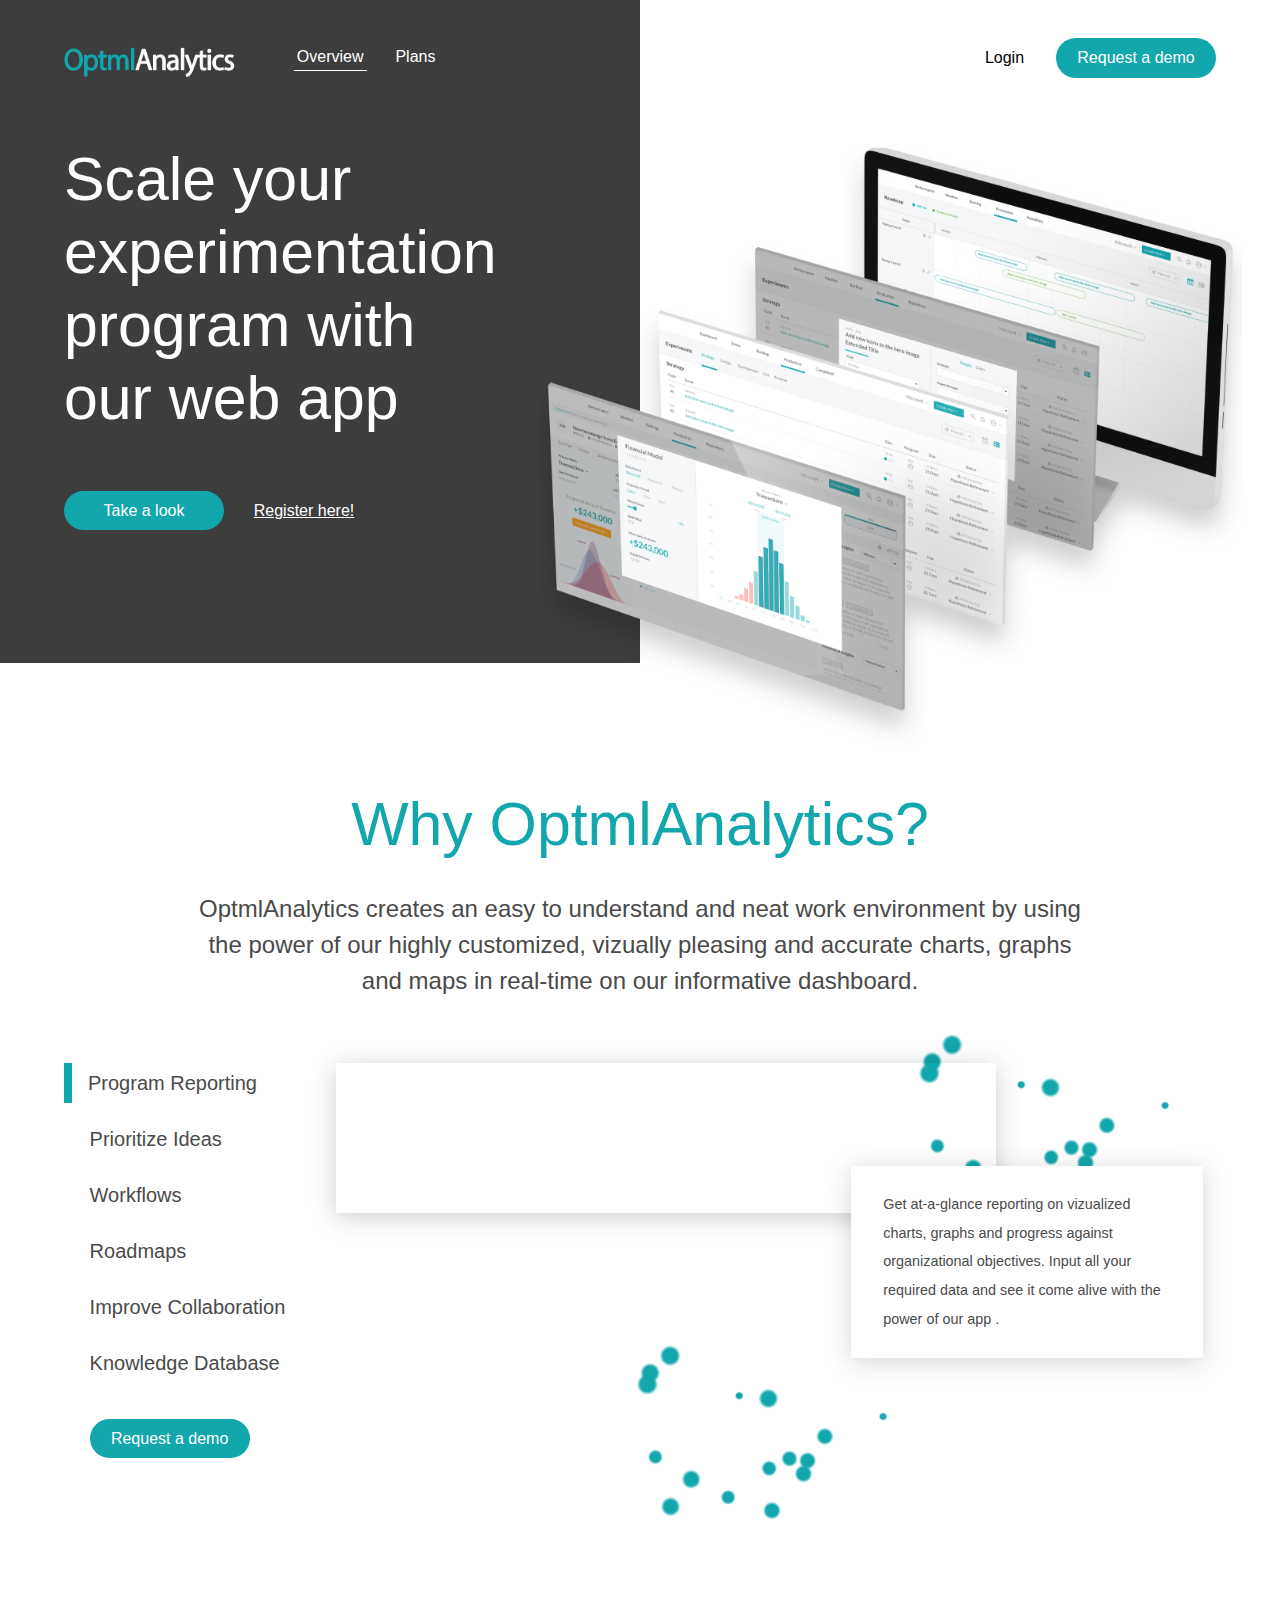
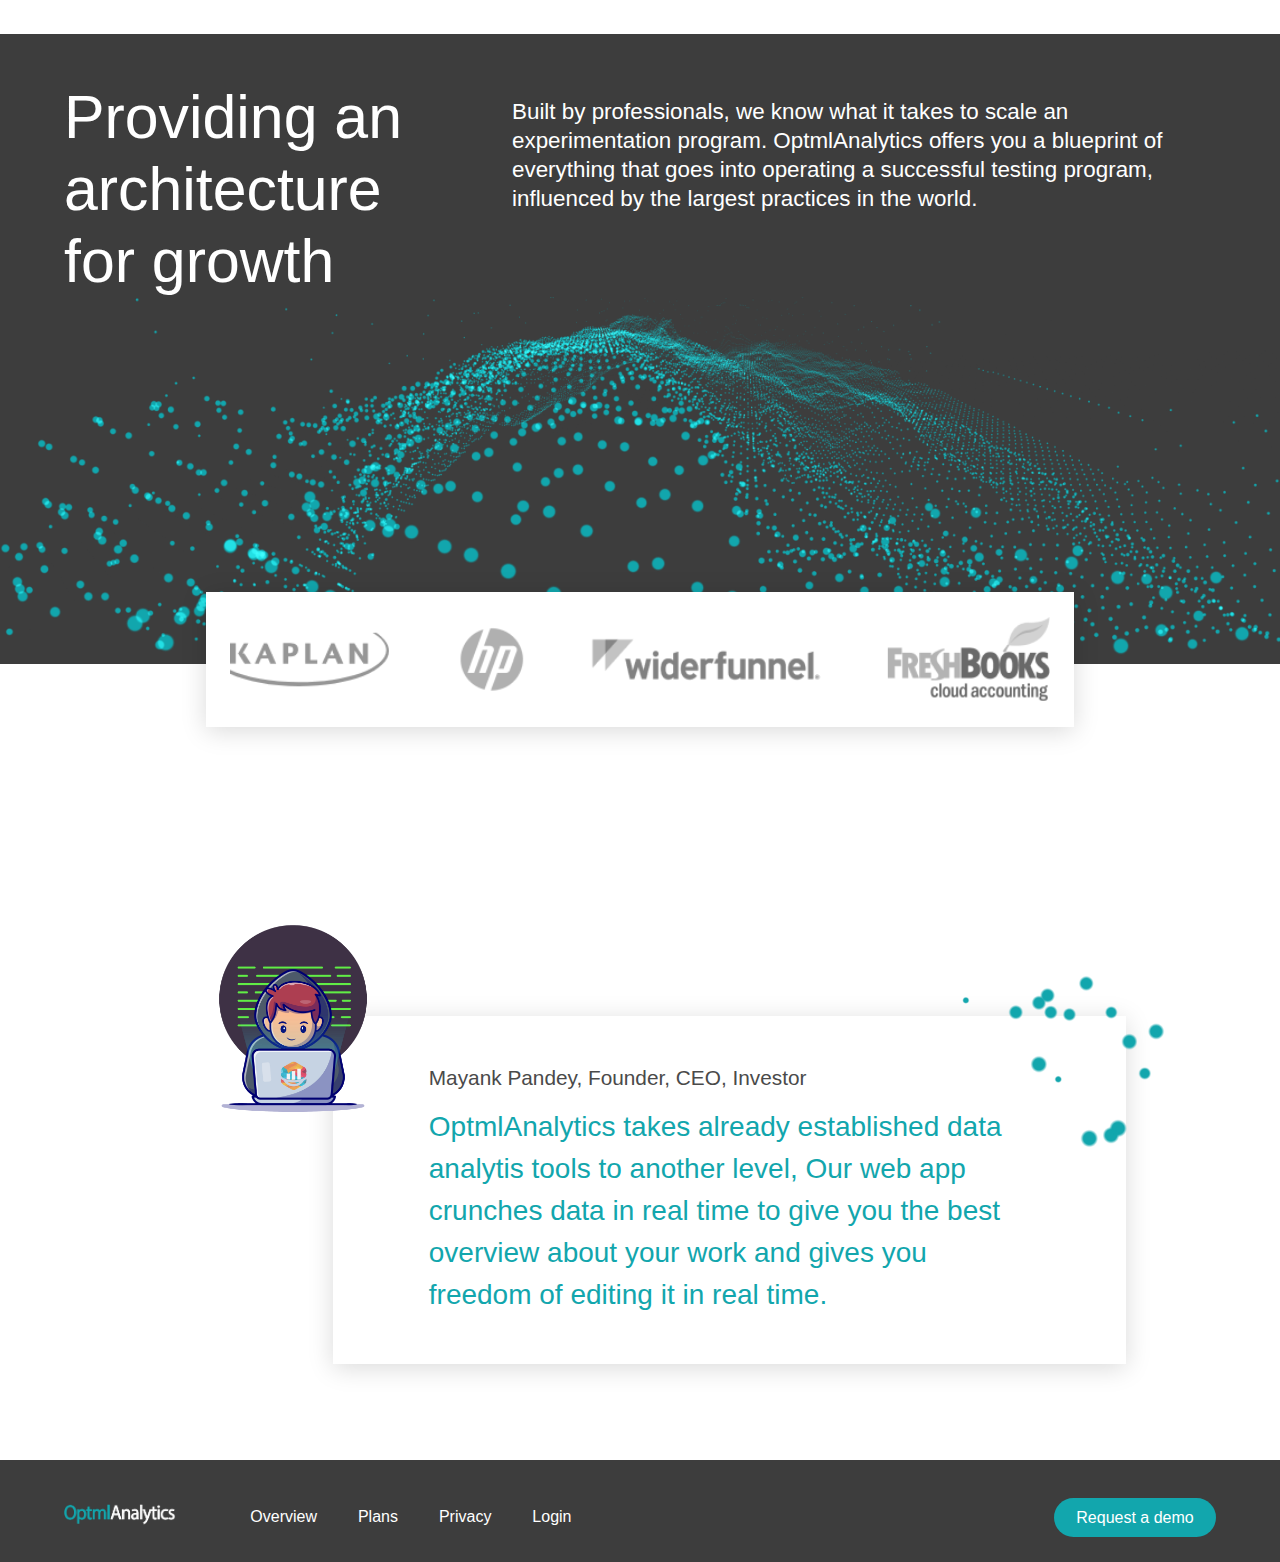
==== Conversion optimization project management loved by CRO and project managers.html @ 45897acd "firt run test" ====
<!DOCTYPE html>
<!-- saved from url=(0020) -->
<html lang="en"><head><meta http-equiv="Content-Type" content="text/html; charset=UTF-8">
        
        <meta name="csrf-token">
        <meta http-equiv="X-UA-Compatible" content="IE=edge">
        <meta name="viewport" content="width=device-width, initial-scale=1">
        <title>Dtata optimization project </title>
        <meta name="description" content="Liftmap helps experimentation and CRO managers scale their testing programs. Prioritze ideas, collaborate, report, share insights &amp; more!">
        <!-- Fevicon -->
        <!-- <link rel="shortcut icon" href="" type="image/png"> -->
        <!-- Fonts -->
        <link rel="preconnect" href="https://fonts.googleapis.com/">
        <link rel="preconnect" href="https://fonts.gstatic.com/" crossorigin="">
        <link rel="stylesheet" href="./Conversion optimization project management loved by CRO and project managers_files/font-awesome.min.css">
        <link href="./Conversion optimization project management loved by CRO and project managers_files/css2" rel="stylesheet">
        <link rel="stylesheet" href="./Conversion optimization project management loved by CRO and project managers_files/app.css">
        <link rel="stylesheet" href="./Conversion optimization project management loved by CRO and project managers_files/index.css">
        <script type="text/javascript" async="" src="./Conversion optimization project management loved by CRO and project managers_files/1zrvDHJsXD1qb1p7TYOv"></script><script async="" src="./Conversion optimization project management loved by CRO and project managers_files/js"></script>
<script>
    window.dataLayer = window.dataLayer || [];
    function gtag(){dataLayer.push(arguments);}
    gtag('js', new Date());

    gtag('config', "UA-2112606-5");
</script>        <script>
            (function() {
            var zi = document.createElement('script');
            zi.type = 'text/javascript';
            zi.async = true;
            zi.src = 'https://ws.zoominfo.com/pixel/1zrvDHJsXD1qb1p7TYOv';
            var s = document.getElementsByTagName('script')[0];
            s.parentNode.insertBefore(zi, s);
            })();
        </script>
        <noscript>
            <img src="https://ws.zoominfo.com/pixel/1zrvDHJsXD1qb1p7TYOv" width="1" height="1" style="display: none;" />
        </noscript>
    </head>
    <body>
        <div><div><div class="lm-menu"><div class="lm-menu__left"><div class="lm-menu__left__inner"><a href="https://optmlanalytics.com/" aria-current="page" class="lm-menu__item logo logo-header router-link-exact-active router-link-active"><img src="./Conversion optimization project management loved by CRO and project managers_files/ong.png" alt="map Logo" title="map logo" width="172"></a> <a href="#" aria-current="page" class="lm-menu__item hover-underline router-link-exact-active router-link-active underline">Overview</a> <a href="https://optmlanalytics.com/plans" class="lm-menu__item hover-underline">Plans</a></div></div> <div class="lm-menu__right"><div class="lm-menu__right__inner"><div class="lm-menu__item hover-underline"><a href="#">Login</a></div> <div class="lm-menu__item"><button class="btn">Request a demo</button></div></div></div></div></div> <div><div class="lm-hero"><div class="lm-hero__left"><h1 class="lm-hero__header">Scale your experimentation program with our web app</h1> <div class="lm-hero__buttons"><button class="btn">Take a look</button> <button class="btn btn-video">Register here!</button></div> <img src="./Conversion optimization project management loved by CRO and project managers_files/map-scale.png" alt="Scale Your Program" class="lm-hero__image"></div></div> <div class="lm-why"><p class="lm-why__header">Why OptmlAnalytics?</p> <p class="lm-why__subheader">OptmlAnalytics creates an easy to understand and neat work environment by using the power of our highly customized, vizually pleasing and accurate charts, graphs and maps in real-time on our informative dashboard.</p></div> <div class="lm-overview"><div class="lm-overview__left"><p class="lm-overview__tab selected">Program Reporting</p><p class="lm-overview__tab">Prioritize Ideas</p><p class="lm-overview__tab">Workflows</p><p class="lm-overview__tab">Roadmaps</p><p class="lm-overview__tab">Improve Collaboration</p><p class="lm-overview__tab">Knowledge Database</p> <button class="btn">Request a demo</button></div> <div class="lm-overview__right"><video autoplay="autoplay" loop="loop" muted="muted" class="lm-overview__image"><source src="Conversion optimization project management loved by CRO and project managers_files/410393.mp4" type="video/mp4"></video> <p class="lm-overview__description">Get at-a-glance reporting on vizualized charts, graphs and progress against organizational objectives. Input all your required data and see it come alive with the power of our app .</p> <img src="./Conversion optimization project management loved by CRO and project managers_files/bubbles-overview.png" class="lm-overview__bubbles lm-overview__bubbles__top"> <img src="./Conversion optimization project management loved by CRO and project managers_files/bubbles-overview.png" class="lm-overview__bubbles lm-overview__bubbles__bottom"></div><div class="lm-overview__right" style="display: none;">
            <video autoplay="autoplay" loop="loop" muted="muted" class="lm-overview__image"><source src="https://cdn.map.com/marketing/map-backlog.mp4" type="video/mp4">---end---></video> <p class="lm-overview__description">Opportunity cost is the greatest constraint for any testing program. Liftmap allows you to engage the broader team by capturing test ideas, hypotheses, prioritizing them, and converting them into experiments. <br><br> Level-up the skills of your organization by providing guidelines for writing hypotheses, and scoring ideas. Using industry leading frameworks like PIE, ICE, or upload a custom one of your own.</p> <img src="./Conversion optimization project management loved by CRO and project managers_files/bubbles-overview.png" class="lm-overview__bubbles lm-overview__bubbles__top"> <img src="./Conversion optimization project management loved by CRO and project managers_files/bubbles-overview.png" class="lm-overview__bubbles lm-overview__bubbles__bottom"></div><div class="lm-overview__right" style="display: none;">
                <!-- <video autoplay="autoplay" loop="loop" muted="muted" class="lm-overview__image"><source src="https://cdn.map.com/marketing/map-workflow.mp4" type="video/mp4"></video>---> <p class="lm-overview__description">An efficient experimentation program requires a streamlined process that ensures all experiments are made with consistency. <br><br> Just starting and looking for guidance? Use one of our out-of-the-box workflows. <br><br> A professional agency with established workflows? No problem, create and use your own custom workflow. You can even have multiple workflows for different teams or experiment types.</p> <img src="./Conversion optimization project management loved by CRO and project managers_files/bubbles-overview.png" class="lm-overview__bubbles lm-overview__bubbles__top"> <img src="./Conversion optimization project management loved by CRO and project managers_files/bubbles-overview.png" class="lm-overview__bubbles lm-overview__bubbles__bottom"></div><div class="lm-overview__right" style="display: none;"><video autoplay="autoplay" loop="loop" muted="muted" class="lm-overview__image"><source src="https://cdn.liftmap.com/marketing/liftmap-roadmap.mp4" type="video/mp4"></video> <p class="lm-overview__description">Visibility is important when scaling your experimentation program. Build out a work-schedule for each experiment, or get an overview of all experiments in your pipeline. This helps you avoid experiment collisions, as well as keep all stakeholders informed of the roadmap.</p> <img src="./Conversion optimization project management loved by CRO and project managers_files/bubbles-overview.png" class="lm-overview__bubbles lm-overview__bubbles__top"> <img src="./Conversion optimization project management loved by CRO and project managers_files/bubbles-overview.png" class="lm-overview__bubbles lm-overview__bubbles__bottom"></div><div class="lm-overview__right" style="display: none;"><video autoplay="autoplay" loop="loop" muted="muted" class="lm-overview__image"><source src="https://cdn.liftmap.com/marketing/liftmap-comments.mp4" type="video/mp4"></video> <p class="lm-overview__description">Say good-bye to a mix of spreadsheets and generic task managers. Liftmap allows you to keep all of your experiment communication in a central location. <br><br> You can tag your team in comments, assign experiments, track activity and staff workload, and store all your experimentation documentation. Liftmap ensures the entire team stays in the loop.</p> <img src="./Conversion optimization project management loved by CRO and project managers_files/bubbles-overview.png" class="lm-overview__bubbles lm-overview__bubbles__top"> <img src="./Conversion optimization project management loved by CRO and project managers_files/bubbles-overview.png" class="lm-overview__bubbles lm-overview__bubbles__bottom"></div><div class="lm-overview__right" style="display: none;"><video autoplay="autoplay" loop="loop" muted="muted" class="lm-overview__image"><source src="https://cdn.liftmap.com/marketing/liftmap-repository.mp4" type="video/mp4"></video> <p class="lm-overview__description">Start growing your repository of insights and test results. Using Liftmap's tagging and results management system you can automatically build a testing repository that is easily searchable and useful for both executives and practitioners. <br><br> You can use your repository to onboard new team members, generate new hypothesis, search for trends in your results, or share a test read-out with your boss or stakeholder.</p> <img src="./Conversion optimization project management loved by CRO and project managers_files/bubbles-overview.png" class="lm-overview__bubbles lm-overview__bubbles__top"> <img src="./Conversion optimization project management loved by CRO and project managers_files/bubbles-overview.png" class="lm-overview__bubbles lm-overview__bubbles__bottom"></div></div> <div class="lm-growth"><div class="lm-growth__inner"><div class="lm-growth__top"><p class="lm-growth__header">Providing an architecture for growth</p> <p class="lm-growth__subheader">Built by professionals, we know what it takes to scale an experimentation program. OptmlAnalytics offers you a blueprint of everything that goes into operating a successful testing program, influenced by the largest practices in the world.</p></div> <img src="./Conversion optimization project management loved by CRO and project managers_files/bubbles-growth.png" class="lm-growth__bubbles"> <img src="./Conversion optimization project management loved by CRO and project managers_files/liftmap-logos.png" class="lm-growth__logos"></div></div> <div class="lm-testimonial"><p class="lm-testimonial__header">Mayank Pandey, Founder, CEO, Investor</p> <p class="lm-testimonial__subheader">OptmlAnalytics takes already established data analytis tools to another level, Our web app crunches data in real time to give you the best overview about your work and gives you freedom of editing it in real time.</p> <img src="./Conversion optimization project management loved by CRO and project managers_files/vector3.png" class="lm-testimonial__image"> <img src="./Conversion optimization project management loved by CRO and project managers_files/bubbles-testimonial.png" class="lm-testimonial__bubbles"></div> <div class="el-dialog__wrapper video-dialog" style="display: none;"><div role="dialog" aria-modal="true" aria-label="dialog" class="el-dialog" style="margin-top: 15vh;"><div class="el-dialog__header"><span class="el-dialog__title"></span><button type="button" aria-label="Close" class="el-dialog__headerbtn"><i class="el-dialog__close el-icon el-icon-close"></i></button></div></div></div></div> <div class="lm-menu lm-menu--footer"><div class="lm-menu__left"><div class="lm-menu__left__inner"><a href="#" aria-current="page" class="lm-menu__item logo logo-header router-link-exact-active router-link-active"><img src="./Conversion optimization project management loved by CRO and project managers_files/ong.png" alt="Liftmap Logo" title="Liftmap logo" width="112"></a> <a href="#" aria-current="page" class="lm-menu__item hover-underline router-link-exact-active router-link-active">Overview</a> <a href="#" class="lm-menu__item hover-underline">Plans</a> <a href="#" class="lm-menu__item hover-underline">Privacy</a> <a href="#" class="lm-menu__item hover-underline">Login</a></div></div> <div class="lm-menu__right b-gray"><div class="lm-menu__right__inner"> <div class="lm-menu__item"><a href="#" class="btn">Request a demo</a></div></div></div></div></div>
        <!-- JavaScript -->
        <script src="./Conversion optimization project management loved by CRO and project managers_files/app.js.download" ></script>
        <script>
            // //Set your APP_ID
            // var APP_ID = "dzektua2";
            // window.intercomSettings = {
            //     app_id: APP_ID
            // };
            // (function () {
            //     var w = window;
            //     var ic = w.Intercom;
            //     if (typeof ic === "function") {
            //         ic('reattach_activator');
            //         ic('update', intercomSettings);
            //     } else {
            //         var d = document;
            //         var i = function () {
            //             i.c(arguments)
            //         };
            //         i.q = [];
            //         i.c = function (args) {
            //             i.q.push(args)
            //         };
            //         w.Intercom = i;

            //         function l() {
            //             var s = d.createElement('script');
            //             s.type = 'text/javascript';
            //             s.async = true;
            //             s.src = 'https://widget.intercom.io/widget/' + APP_ID;
            //             var x = d.getElementsByTagName('script')[0];
            //             x.parentNode.insertBefore(s, x);
            //         }

            //         if (w.attachEvent) {
            //             w.attachEvent('onload', l);
            //         } else {
            //             w.addEventListener('load', l, false);
            //         }
            //     }
            // })()
        </script>
    

</body></html>
---- Conversion optimization project management loved by CRO and project managers_files/app.css ----
.v-modal-enter{animation:v-modal-in .2s ease}.v-modal-leave{animation:v-modal-out .2s ease forwards}@keyframes v-modal-in{0%{opacity:0}}@keyframes v-modal-out{to{opacity:0}}.v-modal{position:fixed;left:0;top:0;width:100%;height:100%;opacity:.5;background:#000}.el-popup-parent--hidden{overflow:hidden}.el-dialog{position:relative;margin:0 auto 50px;background:#fff;border-radius:2px;box-shadow:0 1px 3px rgba(0,0,0,.3);box-sizing:border-box;width:50%}.el-dialog.is-fullscreen{width:100%;margin-top:0;margin-bottom:0;height:100%;overflow:auto}.el-dialog__wrapper{position:fixed;top:0;right:0;bottom:0;left:0;overflow:auto;margin:0}.el-dialog__header{padding:20px 20px 10px}.el-dialog__headerbtn{position:absolute;top:20px;right:20px;padding:0;background:transparent;border:none;outline:none;cursor:pointer;font-size:16px}.el-dialog__headerbtn .el-dialog__close{color:#909399}.el-dialog__headerbtn:focus .el-dialog__close,.el-dialog__headerbtn:hover .el-dialog__close{color:#409eff}.el-dialog__title{line-height:24px;font-size:18px;color:#303133}.el-dialog__body{padding:30px 20px;color:#606266;font-size:14px;word-break:break-all}.el-dialog__footer{padding:10px 20px 20px;text-align:right;box-sizing:border-box}.el-dialog--center{text-align:center}.el-dialog--center .el-dialog__body{text-align:initial;padding:25px 25px 30px}.el-dialog--center .el-dialog__footer{text-align:inherit}.dialog-fade-enter-active{animation:dialog-fade-in .3s}.dialog-fade-leave-active{animation:dialog-fade-out .3s}@keyframes dialog-fade-in{0%{transform:translate3d(0,-20px,0);opacity:0}to{transform:translateZ(0);opacity:1}}@keyframes dialog-fade-out{0%{transform:translateZ(0);opacity:1}to{transform:translate3d(0,-20px,0);opacity:0}}@font-face{font-family:element-icons;src:url(/fonts/vendor/element-theme-chalk/src/element-icons.woff?535877f50039c0cb49a6196a5b7517cd) format("woff"),url(/fonts/vendor/element-theme-chalk/src/element-icons.ttf?732389ded34cb9c52dd88271f1345af9) format("truetype");font-weight:400;font-display:"auto";font-style:normal}[class*=" el-icon-"],[class^=el-icon-]{font-family:element-icons!important;speak:none;font-style:normal;font-weight:400;font-variant:normal;text-transform:none;line-height:1;vertical-align:baseline;display:inline-block;-webkit-font-smoothing:antialiased;-moz-osx-font-smoothing:grayscale}.el-icon-ice-cream-round:before{content:"\E6A0"}.el-icon-ice-cream-square:before{content:"\E6A3"}.el-icon-lollipop:before{content:"\E6A4"}.el-icon-potato-strips:before{content:"\E6A5"}.el-icon-milk-tea:before{content:"\E6A6"}.el-icon-ice-drink:before{content:"\E6A7"}.el-icon-ice-tea:before{content:"\E6A9"}.el-icon-coffee:before{content:"\E6AA"}.el-icon-orange:before{content:"\E6AB"}.el-icon-pear:before{content:"\E6AC"}.el-icon-apple:before{content:"\E6AD"}.el-icon-cherry:before{content:"\E6AE"}.el-icon-watermelon:before{content:"\E6AF"}.el-icon-grape:before{content:"\E6B0"}.el-icon-refrigerator:before{content:"\E6B1"}.el-icon-goblet-square-full:before{content:"\E6B2"}.el-icon-goblet-square:before{content:"\E6B3"}.el-icon-goblet-full:before{content:"\E6B4"}.el-icon-goblet:before{content:"\E6B5"}.el-icon-cold-drink:before{content:"\E6B6"}.el-icon-coffee-cup:before{content:"\E6B8"}.el-icon-water-cup:before{content:"\E6B9"}.el-icon-hot-water:before{content:"\E6BA"}.el-icon-ice-cream:before{content:"\E6BB"}.el-icon-dessert:before{content:"\E6BC"}.el-icon-sugar:before{content:"\E6BD"}.el-icon-tableware:before{content:"\E6BE"}.el-icon-burger:before{content:"\E6BF"}.el-icon-knife-fork:before{content:"\E6C1"}.el-icon-fork-spoon:before{content:"\E6C2"}.el-icon-chicken:before{content:"\E6C3"}.el-icon-food:before{content:"\E6C4"}.el-icon-dish-1:before{content:"\E6C5"}.el-icon-dish:before{content:"\E6C6"}.el-icon-moon-night:before{content:"\E6EE"}.el-icon-moon:before{content:"\E6F0"}.el-icon-cloudy-and-sunny:before{content:"\E6F1"}.el-icon-partly-cloudy:before{content:"\E6F2"}.el-icon-cloudy:before{content:"\E6F3"}.el-icon-sunny:before{content:"\E6F6"}.el-icon-sunset:before{content:"\E6F7"}.el-icon-sunrise-1:before{content:"\E6F8"}.el-icon-sunrise:before{content:"\E6F9"}.el-icon-heavy-rain:before{content:"\E6FA"}.el-icon-lightning:before{content:"\E6FB"}.el-icon-light-rain:before{content:"\E6FC"}.el-icon-wind-power:before{content:"\E6FD"}.el-icon-baseball:before{content:"\E712"}.el-icon-soccer:before{content:"\E713"}.el-icon-football:before{content:"\E715"}.el-icon-basketball:before{content:"\E716"}.el-icon-ship:before{content:"\E73F"}.el-icon-truck:before{content:"\E740"}.el-icon-bicycle:before{content:"\E741"}.el-icon-mobile-phone:before{content:"\E6D3"}.el-icon-service:before{content:"\E6D4"}.el-icon-key:before{content:"\E6E2"}.el-icon-unlock:before{content:"\E6E4"}.el-icon-lock:before{content:"\E6E5"}.el-icon-watch:before{content:"\E6FE"}.el-icon-watch-1:before{content:"\E6FF"}.el-icon-timer:before{content:"\E702"}.el-icon-alarm-clock:before{content:"\E703"}.el-icon-map-location:before{content:"\E704"}.el-icon-delete-location:before{content:"\E705"}.el-icon-add-location:before{content:"\E706"}.el-icon-location-information:before{content:"\E707"}.el-icon-location-outline:before{content:"\E708"}.el-icon-location:before{content:"\E79E"}.el-icon-place:before{content:"\E709"}.el-icon-discover:before{content:"\E70A"}.el-icon-first-aid-kit:before{content:"\E70B"}.el-icon-trophy-1:before{content:"\E70C"}.el-icon-trophy:before{content:"\E70D"}.el-icon-medal:before{content:"\E70E"}.el-icon-medal-1:before{content:"\E70F"}.el-icon-stopwatch:before{content:"\E710"}.el-icon-mic:before{content:"\E711"}.el-icon-copy-document:before{content:"\E718"}.el-icon-full-screen:before{content:"\E719"}.el-icon-switch-button:before{content:"\E71B"}.el-icon-aim:before{content:"\E71C"}.el-icon-crop:before{content:"\E71D"}.el-icon-odometer:before{content:"\E71E"}.el-icon-time:before{content:"\E71F"}.el-icon-bangzhu:before{content:"\E724"}.el-icon-close-notification:before{content:"\E726"}.el-icon-microphone:before{content:"\E727"}.el-icon-turn-off-microphone:before{content:"\E728"}.el-icon-position:before{content:"\E729"}.el-icon-postcard:before{content:"\E72A"}.el-icon-message:before{content:"\E72B"}.el-icon-chat-line-square:before{content:"\E72D"}.el-icon-chat-dot-square:before{content:"\E72E"}.el-icon-chat-dot-round:before{content:"\E72F"}.el-icon-chat-square:before{content:"\E730"}.el-icon-chat-line-round:before{content:"\E731"}.el-icon-chat-round:before{content:"\E732"}.el-icon-set-up:before{content:"\E733"}.el-icon-turn-off:before{content:"\E734"}.el-icon-open:before{content:"\E735"}.el-icon-connection:before{content:"\E736"}.el-icon-link:before{content:"\E737"}.el-icon-cpu:before{content:"\E738"}.el-icon-thumb:before{content:"\E739"}.el-icon-female:before{content:"\E73A"}.el-icon-male:before{content:"\E73B"}.el-icon-guide:before{content:"\E73C"}.el-icon-news:before{content:"\E73E"}.el-icon-price-tag:before{content:"\E744"}.el-icon-discount:before{content:"\E745"}.el-icon-wallet:before{content:"\E747"}.el-icon-coin:before{content:"\E748"}.el-icon-money:before{content:"\E749"}.el-icon-bank-card:before{content:"\E74A"}.el-icon-box:before{content:"\E74B"}.el-icon-present:before{content:"\E74C"}.el-icon-sell:before{content:"\E6D5"}.el-icon-sold-out:before{content:"\E6D6"}.el-icon-shopping-bag-2:before{content:"\E74D"}.el-icon-shopping-bag-1:before{content:"\E74E"}.el-icon-shopping-cart-2:before{content:"\E74F"}.el-icon-shopping-cart-1:before{content:"\E750"}.el-icon-shopping-cart-full:before{content:"\E751"}.el-icon-smoking:before{content:"\E752"}.el-icon-no-smoking:before{content:"\E753"}.el-icon-house:before{content:"\E754"}.el-icon-table-lamp:before{content:"\E755"}.el-icon-school:before{content:"\E756"}.el-icon-office-building:before{content:"\E757"}.el-icon-toilet-paper:before{content:"\E758"}.el-icon-notebook-2:before{content:"\E759"}.el-icon-notebook-1:before{content:"\E75A"}.el-icon-files:before{content:"\E75B"}.el-icon-collection:before{content:"\E75C"}.el-icon-receiving:before{content:"\E75D"}.el-icon-suitcase-1:before{content:"\E760"}.el-icon-suitcase:before{content:"\E761"}.el-icon-film:before{content:"\E763"}.el-icon-collection-tag:before{content:"\E765"}.el-icon-data-analysis:before{content:"\E766"}.el-icon-pie-chart:before{content:"\E767"}.el-icon-data-board:before{content:"\E768"}.el-icon-data-line:before{content:"\E76D"}.el-icon-reading:before{content:"\E769"}.el-icon-magic-stick:before{content:"\E76A"}.el-icon-coordinate:before{content:"\E76B"}.el-icon-mouse:before{content:"\E76C"}.el-icon-brush:before{content:"\E76E"}.el-icon-headset:before{content:"\E76F"}.el-icon-umbrella:before{content:"\E770"}.el-icon-scissors:before{content:"\E771"}.el-icon-mobile:before{content:"\E773"}.el-icon-attract:before{content:"\E774"}.el-icon-monitor:before{content:"\E775"}.el-icon-search:before{content:"\E778"}.el-icon-takeaway-box:before{content:"\E77A"}.el-icon-paperclip:before{content:"\E77D"}.el-icon-printer:before{content:"\E77E"}.el-icon-document-add:before{content:"\E782"}.el-icon-document:before{content:"\E785"}.el-icon-document-checked:before{content:"\E786"}.el-icon-document-copy:before{content:"\E787"}.el-icon-document-delete:before{content:"\E788"}.el-icon-document-remove:before{content:"\E789"}.el-icon-tickets:before{content:"\E78B"}.el-icon-folder-checked:before{content:"\E77F"}.el-icon-folder-delete:before{content:"\E780"}.el-icon-folder-remove:before{content:"\E781"}.el-icon-folder-add:before{content:"\E783"}.el-icon-folder-opened:before{content:"\E784"}.el-icon-folder:before{content:"\E78A"}.el-icon-edit-outline:before{content:"\E764"}.el-icon-edit:before{content:"\E78C"}.el-icon-date:before{content:"\E78E"}.el-icon-c-scale-to-original:before{content:"\E7C6"}.el-icon-view:before{content:"\E6CE"}.el-icon-loading:before{content:"\E6CF"}.el-icon-rank:before{content:"\E6D1"}.el-icon-sort-down:before{content:"\E7C4"}.el-icon-sort-up:before{content:"\E7C5"}.el-icon-sort:before{content:"\E6D2"}.el-icon-finished:before{content:"\E6CD"}.el-icon-refresh-left:before{content:"\E6C7"}.el-icon-refresh-right:before{content:"\E6C8"}.el-icon-refresh:before{content:"\E6D0"}.el-icon-video-play:before{content:"\E7C0"}.el-icon-video-pause:before{content:"\E7C1"}.el-icon-d-arrow-right:before{content:"\E6DC"}.el-icon-d-arrow-left:before{content:"\E6DD"}.el-icon-arrow-up:before{content:"\E6E1"}.el-icon-arrow-down:before{content:"\E6DF"}.el-icon-arrow-right:before{content:"\E6E0"}.el-icon-arrow-left:before{content:"\E6DE"}.el-icon-top-right:before{content:"\E6E7"}.el-icon-top-left:before{content:"\E6E8"}.el-icon-top:before{content:"\E6E6"}.el-icon-bottom:before{content:"\E6EB"}.el-icon-right:before{content:"\E6E9"}.el-icon-back:before{content:"\E6EA"}.el-icon-bottom-right:before{content:"\E6EC"}.el-icon-bottom-left:before{content:"\E6ED"}.el-icon-caret-top:before{content:"\E78F"}.el-icon-caret-bottom:before{content:"\E790"}.el-icon-caret-right:before{content:"\E791"}.el-icon-caret-left:before{content:"\E792"}.el-icon-d-caret:before{content:"\E79A"}.el-icon-share:before{content:"\E793"}.el-icon-menu:before{content:"\E798"}.el-icon-s-grid:before{content:"\E7A6"}.el-icon-s-check:before{content:"\E7A7"}.el-icon-s-data:before{content:"\E7A8"}.el-icon-s-opportunity:before{content:"\E7AA"}.el-icon-s-custom:before{content:"\E7AB"}.el-icon-s-claim:before{content:"\E7AD"}.el-icon-s-finance:before{content:"\E7AE"}.el-icon-s-comment:before{content:"\E7AF"}.el-icon-s-flag:before{content:"\E7B0"}.el-icon-s-marketing:before{content:"\E7B1"}.el-icon-s-shop:before{content:"\E7B4"}.el-icon-s-open:before{content:"\E7B5"}.el-icon-s-management:before{content:"\E7B6"}.el-icon-s-ticket:before{content:"\E7B7"}.el-icon-s-release:before{content:"\E7B8"}.el-icon-s-home:before{content:"\E7B9"}.el-icon-s-promotion:before{content:"\E7BA"}.el-icon-s-operation:before{content:"\E7BB"}.el-icon-s-unfold:before{content:"\E7BC"}.el-icon-s-fold:before{content:"\E7A9"}.el-icon-s-platform:before{content:"\E7BD"}.el-icon-s-order:before{content:"\E7BE"}.el-icon-s-cooperation:before{content:"\E7BF"}.el-icon-bell:before{content:"\E725"}.el-icon-message-solid:before{content:"\E799"}.el-icon-video-camera:before{content:"\E772"}.el-icon-video-camera-solid:before{content:"\E796"}.el-icon-camera:before{content:"\E779"}.el-icon-camera-solid:before{content:"\E79B"}.el-icon-download:before{content:"\E77C"}.el-icon-upload2:before{content:"\E77B"}.el-icon-upload:before{content:"\E7C3"}.el-icon-picture-outline-round:before{content:"\E75F"}.el-icon-picture-outline:before{content:"\E75E"}.el-icon-picture:before{content:"\E79F"}.el-icon-close:before{content:"\E6DB"}.el-icon-check:before{content:"\E6DA"}.el-icon-plus:before{content:"\E6D9"}.el-icon-minus:before{content:"\E6D8"}.el-icon-help:before{content:"\E73D"}.el-icon-s-help:before{content:"\E7B3"}.el-icon-circle-close:before{content:"\E78D"}.el-icon-circle-check:before{content:"\E720"}.el-icon-circle-plus-outline:before{content:"\E723"}.el-icon-remove-outline:before{content:"\E722"}.el-icon-zoom-out:before{content:"\E776"}.el-icon-zoom-in:before{content:"\E777"}.el-icon-error:before{content:"\E79D"}.el-icon-success:before{content:"\E79C"}.el-icon-circle-plus:before{content:"\E7A0"}.el-icon-remove:before{content:"\E7A2"}.el-icon-info:before{content:"\E7A1"}.el-icon-question:before{content:"\E7A4"}.el-icon-warning-outline:before{content:"\E6C9"}.el-icon-warning:before{content:"\E7A3"}.el-icon-goods:before{content:"\E7C2"}.el-icon-s-goods:before{content:"\E7B2"}.el-icon-star-off:before{content:"\E717"}.el-icon-star-on:before{content:"\E797"}.el-icon-more-outline:before{content:"\E6CC"}.el-icon-more:before{content:"\E794"}.el-icon-phone-outline:before{content:"\E6CB"}.el-icon-phone:before{content:"\E795"}.el-icon-user:before{content:"\E6E3"}.el-icon-user-solid:before{content:"\E7A5"}.el-icon-setting:before{content:"\E6CA"}.el-icon-s-tools:before{content:"\E7AC"}.el-icon-delete:before{content:"\E6D7"}.el-icon-delete-solid:before{content:"\E7C9"}.el-icon-eleme:before{content:"\E7C7"}.el-icon-platform-eleme:before{content:"\E7CA"}.el-icon-loading{animation:rotating 2s linear infinite}.el-icon--right{margin-left:5px}.el-icon--left{margin-right:5px}@keyframes rotating{0%{transform:rotate(0deg)}to{transform:rotate(1turn)}}@keyframes stroke{to{stroke-dashoffset:0}}@keyframes scale{0%,to{transform:none}50%{transform:scale3d(1.1,1.1,1)}}@keyframes fill{to{box-shadow:inset 0 0 0 30px #fff}}a:hover{text-decoration:none}body{font-family:Kanit,sans-serif;color:#4a4a4a;margin:0;padding:0}body>div{overflow-x:hidden}p{font-size:1.2rem;line-height:1.8rem;margin:0}.btn{background-color:#12a6ad;border:1px solid transparent;border-radius:36px;color:#fff;cursor:pointer;display:inline-block;font-size:1rem;font-weight:300;line-height:1.6;min-width:10rem;padding:.375rem 0;text-align:center;transition:color .15s ease-in-out,background-color .15s ease-in-out,border-color .15s ease-in-out,box-shadow .15s ease-in-out;-webkit-user-select:none;-moz-user-select:none;user-select:none;vertical-align:middle}.btn:hover{box-shadow:none;text-decoration:none;border-color:#0f878d;background-color:#109096}.btn.active,.btn:focus{outline-color:#12a6ad;text-decoration:none;box-shadow:none}.btn.blue{background-color:#28677d;border-color:#28677d}.btn.blue:hover{border-color:#1f5162;background-color:#22576a}.btn.light-blue{background-color:#12a6ad;border-color:#12a6ad}.btn.light-blue:hover{border-color:#0f878d;background-color:#109096}.checkmark{width:28px;height:28px;border-radius:50%;display:block;stroke-width:2;stroke:#12a6ad;stroke-miterlimit:10;box-shadow:inset 0 0 0 #12a6ad;animation:fill .4s ease-in-out .4s forwards,scale .3s ease-in-out .9s both;float:left;margin-right:1rem}.checkmark.cm-white{stroke:#28677d;stroke-width:4;box-shadow:inset 0 0 0 #fff}.checkmark__circle{stroke-dasharray:166;stroke-dashoffset:166;stroke-width:2;stroke-miterlimit:10;stroke:#12a6ad;fill:none;animation:stroke .6s cubic-bezier(.65,0,.45,1) forwards}.checkmark__circle.cm-white{stroke:#fff}.checkmark__check{transform-origin:50% 50%;stroke-dasharray:48;stroke-dashoffset:48;animation:stroke .3s cubic-bezier(.65,0,.45,1) .8s forwards}.logo{color:#fff;display:inline-block;font-style:italic;font-size:2.4rem;font-weight:700;text-decoration:none}.lm-menu{display:flex;flex-direction:row;justify-content:space-between}.lm-menu .lm-menu__item{flex-grow:1;height:38px;line-height:50px;margin:0 .8rem;padding:0 .2rem}.lm-menu .lm-menu__item:not(:first-child){text-align:center}.lm-menu .lm-menu__item.underline{border-bottom:1px solid #fff}.lm-menu .lm-menu__item.hover-underline{font-size:1rem;font-weight:300}.lm-menu .lm-menu__item.hover-underline:hover:not(.underline){border-bottom:1px solid #fff;margin-bottom:-1px}.lm-menu .lm-menu__left{box-sizing:border-box;display:flex;background-color:#3d3d3d;padding:2rem 0 2rem 4rem;width:50%}.lm-menu .lm-menu__left .lm-menu__item:first-child{margin-left:0;padding-left:0}.lm-menu .lm-menu__left .lm-menu__left__inner{display:flex;width:20rem}.lm-menu .lm-menu__left .lm-menu__left__inner .logo-header{padding-right:2rem}.lm-menu .lm-menu__right{box-sizing:border-box;color:#000;display:flex;justify-content:flex-end;padding:2rem 4rem 2rem 0;width:50%}.lm-menu .lm-menu__right .lm-menu__item:last-child{margin-right:0;padding-right:0}.lm-menu .lm-menu__right .lm-menu__right__inner{display:flex;align-items:center}.lm-menu .lm-menu__right .lm-menu__right__inner .btn-contact{background-color:#3d3d3d;border:1px solid #fff}.lm-menu .lm-menu__right .lm-menu__right__inner .hover-underline:hover{border-bottom:1px solid #000}.lm-menu .lm-menu__right .lm-menu__right__inner .hover-underline a{color:#000}.lm-menu .lm-menu__right.lm-menu__right--gray{background-color:#3d3d3d}.lm-menu .lm-menu__right.lm-menu__right--gray .hover-underline:hover{border-bottom:1px solid #fff}.lm-menu .lm-menu__right.lm-menu__right--gray .hover-underline a{color:#fff}.lm-menu.lm-menu--footer .lm-menu__left__inner{width:33rem}.lm-menu.lm-menu--footer .lm-menu__right{background-color:#3d3d3d}.lm-menu a{color:#fff;text-decoration:none}@media (max-width:950px){.lm-menu .lm-menu__left{padding-left:2.4rem}.lm-menu .lm-menu__right{background-color:#3d3d3d;padding-right:2rem}.lm-menu .lm-menu__right .lm-menu__right__inner .hover-underline:hover{border-bottom:1px solid #fff}.lm-menu .lm-menu__right .lm-menu__right__inner .hover-underline a{color:#fff}.lm-menu .lm-menu__burger{color:#fff;cursor:pointer;background-color:#12a6ad;border-radius:50%;font-size:1.3rem;padding:.7rem .75rem}.lm-menu .lm-menu__mask{background-color:rgba(61,61,61,.99);box-sizing:border-box;height:100%;padding:30vh 0;position:fixed;width:100%;z-index:4}.lm-menu .lm-menu__mask .lm-menu__mask__inner{align-items:center;display:flex;flex-direction:column;gap:2rem}.lm-menu .lm-menu__mask .lm-menu__burger{padding:.7rem .8rem;position:absolute;top:2rem;right:2rem}.lm-menu.lm-menu--footer{flex-direction:column}.lm-menu.lm-menu--footer .lm-menu__left{margin:0 auto;padding-left:0;padding-bottom:0;width:100%}.lm-menu.lm-menu--footer .lm-menu__left .lm-menu__left__inner{align-items:center;margin:0 auto;flex-direction:column;text-align:center}.lm-menu.lm-menu--footer .lm-menu__left .lm-menu__left__inner .lm-menu__item{margin-bottom:1rem}.lm-menu.lm-menu--footer .lm-menu__left .lm-menu__left__inner .lm-menu__item:first-child{margin:0}.lm-menu.lm-menu--footer .lm-menu__left .lm-menu__left__inner .logo-header{padding-bottom:1rem;padding-right:0}.lm-menu.lm-menu--footer .lm-menu__right{width:100%;padding:1rem 0 2.5rem}.lm-menu.lm-menu--footer .lm-menu__right .lm-menu__right__inner{margin:0 auto}.lm-menu.lm-menu--footer .lm-menu__right .lm-menu__right__inner .lm-menu__item:first-child{margin:0}.lm-menu.lm-menu--footer .lm-menu__item.hover-underline:hover{margin-bottom:calc(1rem - 1px)}}.lm-hero{height:35rem;margin-bottom:8rem;position:relative}.lm-hero .lm-hero__left{background-color:#3d3d3d;box-sizing:border-box;padding:2rem 2rem 2rem 4rem;width:50%;height:100%}.lm-hero .lm-hero__left .lm-hero__header{color:#fff;margin:.5rem 0 3.5rem;font-size:3.8rem;font-weight:500;line-height:1.2;max-width:25rem}.lm-hero .lm-hero__left .lm-hero__image{position:absolute;right:3%;top:6%;width:44rem}.lm-hero .lm-hero__left .lm-hero__buttons{display:flex;font-weight:300}.lm-hero .lm-hero__left .lm-hero__buttons .btn-video{height:2rem;background:transparent;text-decoration:underline}.lm-hero .lm-hero__left .lm-hero__buttons .btn-video:focus{outline:none}.lm-hero .lm-hero__left .lm-hero__buttons .btn-video:hover{border-color:transparent;text-decoration:underline}.lm-hero .lm-hero__left .lm-hero__buttons .el-icon-video-play{padding-left:.5rem}@media (max-width:1100px){.lm-hero .lm-hero__left .lm-hero__header{font-size:2.8rem}.lm-hero .lm-hero__left .lm-hero__buttons{align-items:center;display:flex;flex-direction:column;gap:1.5rem;width:10rem}}@media (max-width:950px){.lm-hero .lm-hero__left{align-items:center;display:flex;flex-direction:column;padding:2rem 4rem;width:100%}.lm-hero .lm-hero__left .lm-hero__header{font-size:2.8rem;margin-bottom:2.5rem;max-width:45rem;text-align:center}.lm-hero .lm-hero__left .lm-hero__buttons{flex-direction:row;justify-content:center;padding-bottom:2.5rem}.lm-hero .lm-hero__left .lm-hero__image{position:unset;max-width:31rem;min-width:21rem;width:64vw}}.lm-why{margin-bottom:4rem;padding:0 4rem;text-align:center}.lm-why .lm-why__header{color:#12a6ad;font-size:3.8rem;line-height:1.1;margin:2.1rem 0}.lm-why .lm-why__subheader{font-size:1.5rem;font-weight:300;line-height:1.5;margin:0 auto;max-width:56rem}@media (max-width:950px){.lm-why{padding:0 2rem}.lm-why .lm-why__header{font-size:2.8rem;margin:1.4rem 0}.lm-why .lm-why__subheader{font-size:1.3rem}}.lm-overview{display:flex;padding:0 4rem;margin:0 auto 11rem;max-width:80rem}.lm-overview .lm-overview__left{width:15rem;padding-right:3rem}.lm-overview .lm-overview__left .lm-overview__tab{cursor:pointer;font-size:1.25rem;font-weight:300;line-height:2;margin-bottom:1rem;padding-left:1.6rem}.lm-overview .lm-overview__left .lm-overview__tab.selected{border-left:8px solid #12a6ad;padding-left:1rem;font-weight:500}.lm-overview .lm-overview__left .btn{margin-left:1.6rem;margin-top:1.2rem}.lm-overview .lm-overview__right{position:relative;transition:transform .5s ease-in-out;width:calc(100% - 13rem)}.lm-overview .lm-overview__right .lm-overview__image{box-shadow:0 4px 24px rgba(0,0,0,.2);max-width:45rem;min-width:35rem;position:absolute;width:75%;z-index:2}.lm-overview .lm-overview__right .lm-overview__description{background-color:#fff;box-shadow:0 4px 24px rgba(0,0,0,.17);font-size:.9rem;padding:1.5rem 2rem;position:absolute;right:1vw;top:8vw;width:18rem;z-index:3}.lm-overview .lm-overview__right .lm-overview__bubbles{position:absolute;z-index:1}.lm-overview .lm-overview__right .lm-overview__bubbles.lm-overview__bubbles__top{right:3vw;top:-4vw;width:18rem}.lm-overview .lm-overview__right .lm-overview__bubbles.lm-overview__bubbles__bottom{bottom:-8vw;right:calc(20vw + 4rem);width:18rem}@media (max-width:950px){.lm-overview{margin-bottom:6rem;padding:0;width:100%}.lm-overview .el-collapse{margin:0 2rem;width:100%}.lm-overview .el-collapse .el-collapse-item__header{font-weight:400;font-size:1.1rem;padding:.3rem 1.25rem .3rem 1.6rem}.lm-overview .el-collapse .el-collapse-item__header.is-active{border-left:8px solid #12a6ad;padding-left:1rem;font-weight:500}.lm-overview .el-collapse .el-collapse-item__content{padding-bottom:.8rem}.lm-overview .el-collapse .lm-overview__right{align-items:center;display:flex;flex-direction:column;width:100%}.lm-overview .el-collapse .lm-overview__right .lm-overview__image{left:1rem;top:1rem;margin:1.4rem 0;min-width:unset;position:unset;width:90%}.lm-overview .el-collapse .lm-overview__right .lm-overview__description{background:none;box-shadow:none;font-weight:300;max-width:45rem;padding:1rem;position:unset;text-align:center;width:90%}}.lm-growth{color:#fff;margin-bottom:22rem}.lm-growth .lm-growth__inner{background-color:#3d3d3d;padding-top:3rem;position:relative}.lm-growth .lm-growth__inner .lm-growth__top{display:flex;padding:0 4rem}.lm-growth .lm-growth__inner .lm-growth__top .lm-growth__header{font-size:3.8rem;line-height:1.18;max-width:30rem;min-width:22rem;padding-right:3rem}.lm-growth .lm-growth__inner .lm-growth__top .lm-growth__subheader{font-size:1.4rem;font-weight:200;margin-top:1rem;max-width:44rem}.lm-growth .lm-growth__inner .lm-growth__bubbles{width:100%}.lm-growth .lm-growth__inner .lm-growth__logos{background-color:#fff;bottom:-10%;box-shadow:0 4px 24px rgba(0,0,0,.15);font-size:1.3rem;left:0;margin:0 auto;max-width:55rem;padding:1.5rem;position:absolute;right:0;width:64%;z-index:1}@media (max-width:950px){.lm-growth{margin-bottom:24rem}.lm-growth .lm-growth__inner .lm-growth__top{align-items:center;flex-direction:column;padding:0 2rem}.lm-growth .lm-growth__inner .lm-growth__top .lm-growth__header{font-size:2.8rem;padding-bottom:1rem;padding-right:0;text-align:center}.lm-growth .lm-growth__inner .lm-growth__top .lm-growth__subheader{font-size:1.2rem;padding-bottom:1rem;text-align:center}.lm-growth .lm-growth__inner .lm-growth__logos{bottom:-10%}}.lm-testimonial{box-shadow:0 4px 24px rgba(0,0,0,.15);margin:0 12% 6rem 26%;padding:3rem 6rem;position:relative}.lm-testimonial .lm-testimonial__header{font-size:1.3rem;font-weight:300;padding-bottom:.8rem}.lm-testimonial .lm-testimonial__subheader{color:#12a6ad;font-size:1.75rem;font-weight:400;line-height:1.5}.lm-testimonial .lm-testimonial__image{left:-10.5rem;top:-8rem;position:absolute;width:16rem;z-index:2}.lm-testimonial .lm-testimonial__bubbles{position:absolute;right:-4.5rem;top:-6.5rem;width:16rem;z-index:1}@media (max-width:950px){.lm-testimonial{margin:0 12% 7rem;padding:4rem 8% 2rem}.lm-testimonial .lm-testimonial__header{font-size:1.2rem;font-weight:300;padding-bottom:1rem;text-align:center}.lm-testimonial .lm-testimonial__subheader{font-size:1.3rem;text-align:center}.lm-testimonial .lm-testimonial__image{left:0;margin:0 auto;position:absolute;right:0;top:-15.5rem;width:16rem}.lm-testimonial .lm-testimonial__bubbles{top:-7.5rem;right:-4rem}}.lm-request{background-color:#3d3d3d;height:100vh;text-align:center}.lm-request .logo{padding-top:3rem;padding-bottom:1.5rem}.lm-request .lm-request__inner{align-items:flex-start;background-color:#3d3d3d;display:flex;justify-content:center;padding:0 1rem}.lm-request .lm-request__inner .lm-panel{background-color:#fff;border:1px solid #eaeaea;border-radius:4px;color:#777;margin:1rem 1rem 3rem;position:relative;text-align:left;width:34rem}.lm-request .lm-request__inner .lm-panel .lm-panel__inner{padding:0 2rem 1rem}.lm-request .lm-request__inner .lm-panel .lm-panel__inner h2{border-bottom:4px solid #12a6ad;display:inline-block;font-size:1.6rem;padding-bottom:.5rem;padding-right:1rem;margin-bottom:2rem;margin-top:1.5rem}.lm-request .lm-request__inner .lm-panel .lm-panel__inner p{font-size:1.1rem;font-weight:300;padding:.8rem 0 1rem}.lm-request .lm-request__inner .lm-panel .lm-panel__inner ul{text-align:left;padding:0;margin:0}.lm-request .lm-request__inner .lm-panel .lm-panel__inner ul li{list-style:none;margin:0;padding:.5rem 0;line-height:30px;font-size:1.1rem;font-weight:300}.lm-request .lm-request__inner .lm-panel .lm-panel__bubbles{position:absolute;right:-4rem;top:-5.6rem;width:14rem;z-index:1}.lm-request .lm-request__inner .lm-panel.invert{background-color:#3d3d3d;border-color:#3d3d3d;color:#fff}.lm-request .lm-request__inner .lm-panel.invert .lm-panel__inner{padding:.4rem 2rem 1rem}.lm-request .lm-request__inner .lm-panel.invert h1{font-size:1.6rem;font-weight:500;line-height:2rem}.lm-request .lm-request__success{font-size:1.2rem;line-height:2rem;margin-bottom:2rem}@media (max-width:950px){.lm-request .lm-request__inner{align-items:center;flex-direction:column-reverse}.lm-request .lm-request__inner .lm-panel{width:calc(100% - 4rem)!important}.lm-request .lm-request__inner .lm-panel .lm-panel__inner h2{font-size:1.5rem}}.lm-plans{background-color:#3d3d3d;text-align:center;height:18rem;margin-bottom:80rem;padding:4rem calc(50% - 27.5rem)}.lm-plans .lm-plans__header{color:#fff;font-weight:500;font-size:2rem;padding-bottom:1.5rem}.lm-plans .lm-plans__subheader{color:#fff;font-size:1rem;font-weight:200;padding-bottom:4rem}.lm-plans .lm-plans__options{display:flex;flex-direction:row;justify-content:space-evenly;padding-bottom:4rem}.lm-plans .lm-plans__options .lm-plan{background-color:#fff;box-shadow:0 4px 24px rgba(0,0,0,.2);display:grid;flex-direction:column;font-weight:300!important;width:17rem;margin-bottom:3rem;padding:1.5rem 1.5rem .8rem;position:relative}.lm-plans .lm-plans__options .lm-plan .lm-plan__header{font-size:1.4rem;font-weight:400;margin-bottom:.5rem}.lm-plans .lm-plans__options .lm-plan .lm-plan__subheader{font-size:.9rem;font-weight:200;margin-bottom:1rem}.lm-plans .lm-plans__options .lm-plan .lm-plan__bubbles{position:absolute;right:-4.5rem;top:-6.5rem;width:16rem;z-index:1}.lm-plans .lm-plans__options .lm-plan .lm-plan__contact{color:#12a6ad;font-size:1.8rem;font-weight:200;margin-bottom:1.2rem;text-decoration:none}.lm-plans .lm-plans__options .lm-plan .lm-plan__features{font-size:.9rem;font-weight:500;margin-bottom:.5rem}.lm-plans .lm-plans__options .lm-plan .lm-plan__feature-icon{font-size:3rem;font-style:normal;line-height:2.5rem;margin:0}.lm-plans .lm-plans__options .lm-plan .lm-plan__feature-icon:last-of-type{color:#3d3d3d;font-size:2.8rem;margin-bottom:.2rem;opacity:.8}.lm-plans .lm-plans__options .lm-plan .lm-plan__feature-description{font-size:.8rem;font-weight:200;margin-bottom:2rem}.lm-plans .lm-plans__options .lm-plan .btn{margin:0 auto .5rem;text-decoration:none;width:10rem}.lm-plans .lm-plans__options .lm-plan .lm-plan__trial{font-size:.8rem;font-weight:200;margin-bottom:1rem}.lm-plans .lm-faq .lm-faq__header{font-weight:500;font-size:2rem;padding-bottom:1.5rem}.lm-plans .lm-faq .el-collapse{width:100%}.lm-plans .lm-faq .el-collapse .el-collapse-item__header{font-weight:400;font-size:1.1rem;padding:.3rem 1.25rem .3rem 1.6rem;text-align:left}.lm-plans .lm-faq .el-collapse .el-collapse-item__header.is-active{border-left:8px solid #12a6ad;padding-left:1rem;font-weight:500}.lm-plans .lm-faq .el-collapse .el-collapse-item__content{display:flex;flex-direction:column;padding-bottom:.8rem}.lm-plans .lm-faq .el-collapse .lm-faq__answer{font-size:1rem;font-weight:300;max-width:45rem;padding:1rem 1rem 1rem 1.8rem;text-align:left;width:90%}.lm-plans .lm-faq .el-collapse .btn{margin:.5rem 2rem 1rem 1.8rem;width:10rem}@media (max-width:950px){.lm-plans{margin-bottom:130rem;padding:4rem 2rem}.lm-plans .lm-plans__subheader{padding-bottom:3rem}.lm-plans .lm-plans__options{align-items:center;flex-direction:column-reverse;padding-top:1rem}.lm-plans .lm-faq .el-collapse .el-collapse-item__header{font-size:1rem;line-height:1.3}}.lm-privacy{background:#3d3d3d;color:#fff;padding:1.5rem 4rem 3rem}.lm-privacy a{color:#12a6ad}.lm-privacy h1{font-size:1.8rem}.lm-privacy h2{font-size:1.3rem;padding-top:1rem}.lm-privacy h3{font-size:1.1rem;padding-top:.5rem}.lm-privacy p{font-size:.95rem;font-weight:200}.video-dialog{width:100%;height:80vh;padding:0 40rem 0 0;margin:auto}@media (max-width:950px){.video-dialog{height:63vh}}.video-dialog .el-dialog{width:39rem}@media (max-width:950px){.video-dialog .el-dialog{width:25rem}}.video-dialog .el-dialog__header{padding:0}.video-dialog .el-dialog__body{padding:0;height:0}.video-player{width:39rem;height:22rem}@media (max-width:950px){.video-player{width:25rem;height:14.1rem}}
---- Conversion optimization project management loved by CRO and project managers_files/index.css ----
@charset "UTF-8";@font-face{font-family:element-icons;src:url(fonts/element-icons.woff) format("woff"),url(fonts/element-icons.ttf) format("truetype");font-weight:400;font-display:"auto";font-style:normal}[class*=" el-icon-"],[class^=el-icon-]{font-family:element-icons!important;speak:none;font-style:normal;font-weight:400;font-variant:normal;text-transform:none;line-height:1;vertical-align:baseline;display:inline-block;-webkit-font-smoothing:antialiased;-moz-osx-font-smoothing:grayscale}.el-icon-ice-cream-round:before{content:"\e6a0"}.el-icon-ice-cream-square:before{content:"\e6a3"}.el-icon-lollipop:before{content:"\e6a4"}.el-icon-potato-strips:before{content:"\e6a5"}.el-icon-milk-tea:before{content:"\e6a6"}.el-icon-ice-drink:before{content:"\e6a7"}.el-icon-ice-tea:before{content:"\e6a9"}.el-icon-coffee:before{content:"\e6aa"}.el-icon-orange:before{content:"\e6ab"}.el-icon-pear:before{content:"\e6ac"}.el-icon-apple:before{content:"\e6ad"}.el-icon-cherry:before{content:"\e6ae"}.el-icon-watermelon:before{content:"\e6af"}.el-icon-grape:before{content:"\e6b0"}.el-icon-refrigerator:before{content:"\e6b1"}.el-icon-goblet-square-full:before{content:"\e6b2"}.el-icon-goblet-square:before{content:"\e6b3"}.el-icon-goblet-full:before{content:"\e6b4"}.el-icon-goblet:before{content:"\e6b5"}.el-icon-cold-drink:before{content:"\e6b6"}.el-icon-coffee-cup:before{content:"\e6b8"}.el-icon-water-cup:before{content:"\e6b9"}.el-icon-hot-water:before{content:"\e6ba"}.el-icon-ice-cream:before{content:"\e6bb"}.el-icon-dessert:before{content:"\e6bc"}.el-icon-sugar:before{content:"\e6bd"}.el-icon-tableware:before{content:"\e6be"}.el-icon-burger:before{content:"\e6bf"}.el-icon-knife-fork:before{content:"\e6c1"}.el-icon-fork-spoon:before{content:"\e6c2"}.el-icon-chicken:before{content:"\e6c3"}.el-icon-food:before{content:"\e6c4"}.el-icon-dish-1:before{content:"\e6c5"}.el-icon-dish:before{content:"\e6c6"}.el-icon-moon-night:before{content:"\e6ee"}.el-icon-moon:before{content:"\e6f0"}.el-icon-cloudy-and-sunny:before{content:"\e6f1"}.el-icon-partly-cloudy:before{content:"\e6f2"}.el-icon-cloudy:before{content:"\e6f3"}.el-icon-sunny:before{content:"\e6f6"}.el-icon-sunset:before{content:"\e6f7"}.el-icon-sunrise-1:before{content:"\e6f8"}.el-icon-sunrise:before{content:"\e6f9"}.el-icon-heavy-rain:before{content:"\e6fa"}.el-icon-lightning:before{content:"\e6fb"}.el-icon-light-rain:before{content:"\e6fc"}.el-icon-wind-power:before{content:"\e6fd"}.el-icon-baseball:before{content:"\e712"}.el-icon-soccer:before{content:"\e713"}.el-icon-football:before{content:"\e715"}.el-icon-basketball:before{content:"\e716"}.el-icon-ship:before{content:"\e73f"}.el-icon-truck:before{content:"\e740"}.el-icon-bicycle:before{content:"\e741"}.el-icon-mobile-phone:before{content:"\e6d3"}.el-icon-service:before{content:"\e6d4"}.el-icon-key:before{content:"\e6e2"}.el-icon-unlock:before{content:"\e6e4"}.el-icon-lock:before{content:"\e6e5"}.el-icon-watch:before{content:"\e6fe"}.el-icon-watch-1:before{content:"\e6ff"}.el-icon-timer:before{content:"\e702"}.el-icon-alarm-clock:before{content:"\e703"}.el-icon-map-location:before{content:"\e704"}.el-icon-delete-location:before{content:"\e705"}.el-icon-add-location:before{content:"\e706"}.el-icon-location-information:before{content:"\e707"}.el-icon-location-outline:before{content:"\e708"}.el-icon-location:before{content:"\e79e"}.el-icon-place:before{content:"\e709"}.el-icon-discover:before{content:"\e70a"}.el-icon-first-aid-kit:before{content:"\e70b"}.el-icon-trophy-1:before{content:"\e70c"}.el-icon-trophy:before{content:"\e70d"}.el-icon-medal:before{content:"\e70e"}.el-icon-medal-1:before{content:"\e70f"}.el-icon-stopwatch:before{content:"\e710"}.el-icon-mic:before{content:"\e711"}.el-icon-copy-document:before{content:"\e718"}.el-icon-full-screen:before{content:"\e719"}.el-icon-switch-button:before{content:"\e71b"}.el-icon-aim:before{content:"\e71c"}.el-icon-crop:before{content:"\e71d"}.el-icon-odometer:before{content:"\e71e"}.el-icon-time:before{content:"\e71f"}.el-icon-bangzhu:before{content:"\e724"}.el-icon-close-notification:before{content:"\e726"}.el-icon-microphone:before{content:"\e727"}.el-icon-turn-off-microphone:before{content:"\e728"}.el-icon-position:before{content:"\e729"}.el-icon-postcard:before{content:"\e72a"}.el-icon-message:before{content:"\e72b"}.el-icon-chat-line-square:before{content:"\e72d"}.el-icon-chat-dot-square:before{content:"\e72e"}.el-icon-chat-dot-round:before{content:"\e72f"}.el-icon-chat-square:before{content:"\e730"}.el-icon-chat-line-round:before{content:"\e731"}.el-icon-chat-round:before{content:"\e732"}.el-icon-set-up:before{content:"\e733"}.el-icon-turn-off:before{content:"\e734"}.el-icon-open:before{content:"\e735"}.el-icon-connection:before{content:"\e736"}.el-icon-link:before{content:"\e737"}.el-icon-cpu:before{content:"\e738"}.el-icon-thumb:before{content:"\e739"}.el-icon-female:before{content:"\e73a"}.el-icon-male:before{content:"\e73b"}.el-icon-guide:before{content:"\e73c"}.el-icon-news:before{content:"\e73e"}.el-icon-price-tag:before{content:"\e744"}.el-icon-discount:before{content:"\e745"}.el-icon-wallet:before{content:"\e747"}.el-icon-coin:before{content:"\e748"}.el-icon-money:before{content:"\e749"}.el-icon-bank-card:before{content:"\e74a"}.el-icon-box:before{content:"\e74b"}.el-icon-present:before{content:"\e74c"}.el-icon-sell:before{content:"\e6d5"}.el-icon-sold-out:before{content:"\e6d6"}.el-icon-shopping-bag-2:before{content:"\e74d"}.el-icon-shopping-bag-1:before{content:"\e74e"}.el-icon-shopping-cart-2:before{content:"\e74f"}.el-icon-shopping-cart-1:before{content:"\e750"}.el-icon-shopping-cart-full:before{content:"\e751"}.el-icon-smoking:before{content:"\e752"}.el-icon-no-smoking:before{content:"\e753"}.el-icon-house:before{content:"\e754"}.el-icon-table-lamp:before{content:"\e755"}.el-icon-school:before{content:"\e756"}.el-icon-office-building:before{content:"\e757"}.el-icon-toilet-paper:before{content:"\e758"}.el-icon-notebook-2:before{content:"\e759"}.el-icon-notebook-1:before{content:"\e75a"}.el-icon-files:before{content:"\e75b"}.el-icon-collection:before{content:"\e75c"}.el-icon-receiving:before{content:"\e75d"}.el-icon-suitcase-1:before{content:"\e760"}.el-icon-suitcase:before{content:"\e761"}.el-icon-film:before{content:"\e763"}.el-icon-collection-tag:before{content:"\e765"}.el-icon-data-analysis:before{content:"\e766"}.el-icon-pie-chart:before{content:"\e767"}.el-icon-data-board:before{content:"\e768"}.el-icon-data-line:before{content:"\e76d"}.el-icon-reading:before{content:"\e769"}.el-icon-magic-stick:before{content:"\e76a"}.el-icon-coordinate:before{content:"\e76b"}.el-icon-mouse:before{content:"\e76c"}.el-icon-brush:before{content:"\e76e"}.el-icon-headset:before{content:"\e76f"}.el-icon-umbrella:before{content:"\e770"}.el-icon-scissors:before{content:"\e771"}.el-icon-mobile:before{content:"\e773"}.el-icon-attract:before{content:"\e774"}.el-icon-monitor:before{content:"\e775"}.el-icon-search:before{content:"\e778"}.el-icon-takeaway-box:before{content:"\e77a"}.el-icon-paperclip:before{content:"\e77d"}.el-icon-printer:before{content:"\e77e"}.el-icon-document-add:before{content:"\e782"}.el-icon-document:before{content:"\e785"}.el-icon-document-checked:before{content:"\e786"}.el-icon-document-copy:before{content:"\e787"}.el-icon-document-delete:before{content:"\e788"}.el-icon-document-remove:before{content:"\e789"}.el-icon-tickets:before{content:"\e78b"}.el-icon-folder-checked:before{content:"\e77f"}.el-icon-folder-delete:before{content:"\e780"}.el-icon-folder-remove:before{content:"\e781"}.el-icon-folder-add:before{content:"\e783"}.el-icon-folder-opened:before{content:"\e784"}.el-icon-folder:before{content:"\e78a"}.el-icon-edit-outline:before{content:"\e764"}.el-icon-edit:before{content:"\e78c"}.el-icon-date:before{content:"\e78e"}.el-icon-c-scale-to-original:before{content:"\e7c6"}.el-icon-view:before{content:"\e6ce"}.el-icon-loading:before{content:"\e6cf"}.el-icon-rank:before{content:"\e6d1"}.el-icon-sort-down:before{content:"\e7c4"}.el-icon-sort-up:before{content:"\e7c5"}.el-icon-sort:before{content:"\e6d2"}.el-icon-finished:before{content:"\e6cd"}.el-icon-refresh-left:before{content:"\e6c7"}.el-icon-refresh-right:before{content:"\e6c8"}.el-icon-refresh:before{content:"\e6d0"}.el-icon-video-play:before{content:"\e7c0"}.el-icon-video-pause:before{content:"\e7c1"}.el-icon-d-arrow-right:before{content:"\e6dc"}.el-icon-d-arrow-left:before{content:"\e6dd"}.el-icon-arrow-up:before{content:"\e6e1"}.el-icon-arrow-down:before{content:"\e6df"}.el-icon-arrow-right:before{content:"\e6e0"}.el-icon-arrow-left:before{content:"\e6de"}.el-icon-top-right:before{content:"\e6e7"}.el-icon-top-left:before{content:"\e6e8"}.el-icon-top:before{content:"\e6e6"}.el-icon-bottom:before{content:"\e6eb"}.el-icon-right:before{content:"\e6e9"}.el-icon-back:before{content:"\e6ea"}.el-icon-bottom-right:before{content:"\e6ec"}.el-icon-bottom-left:before{content:"\e6ed"}.el-icon-caret-top:before{content:"\e78f"}.el-icon-caret-bottom:before{content:"\e790"}.el-icon-caret-right:before{content:"\e791"}.el-icon-caret-left:before{content:"\e792"}.el-icon-d-caret:before{content:"\e79a"}.el-icon-share:before{content:"\e793"}.el-icon-menu:before{content:"\e798"}.el-icon-s-grid:before{content:"\e7a6"}.el-icon-s-check:before{content:"\e7a7"}.el-icon-s-data:before{content:"\e7a8"}.el-icon-s-opportunity:before{content:"\e7aa"}.el-icon-s-custom:before{content:"\e7ab"}.el-icon-s-claim:before{content:"\e7ad"}.el-icon-s-finance:before{content:"\e7ae"}.el-icon-s-comment:before{content:"\e7af"}.el-icon-s-flag:before{content:"\e7b0"}.el-icon-s-marketing:before{content:"\e7b1"}.el-icon-s-shop:before{content:"\e7b4"}.el-icon-s-open:before{content:"\e7b5"}.el-icon-s-management:before{content:"\e7b6"}.el-icon-s-ticket:before{content:"\e7b7"}.el-icon-s-release:before{content:"\e7b8"}.el-icon-s-home:before{content:"\e7b9"}.el-icon-s-promotion:before{content:"\e7ba"}.el-icon-s-operation:before{content:"\e7bb"}.el-icon-s-unfold:before{content:"\e7bc"}.el-icon-s-fold:before{content:"\e7a9"}.el-icon-s-platform:before{content:"\e7bd"}.el-icon-s-order:before{content:"\e7be"}.el-icon-s-cooperation:before{content:"\e7bf"}.el-icon-bell:before{content:"\e725"}.el-icon-message-solid:before{content:"\e799"}.el-icon-video-camera:before{content:"\e772"}.el-icon-video-camera-solid:before{content:"\e796"}.el-icon-camera:before{content:"\e779"}.el-icon-camera-solid:before{content:"\e79b"}.el-icon-download:before{content:"\e77c"}.el-icon-upload2:before{content:"\e77b"}.el-icon-upload:before{content:"\e7c3"}.el-icon-picture-outline-round:before{content:"\e75f"}.el-icon-picture-outline:before{content:"\e75e"}.el-icon-picture:before{content:"\e79f"}.el-icon-close:before{content:"\e6db"}.el-icon-check:before{content:"\e6da"}.el-icon-plus:before{content:"\e6d9"}.el-icon-minus:before{content:"\e6d8"}.el-icon-help:before{content:"\e73d"}.el-icon-s-help:before{content:"\e7b3"}.el-icon-circle-close:before{content:"\e78d"}.el-icon-circle-check:before{content:"\e720"}.el-icon-circle-plus-outline:before{content:"\e723"}.el-icon-remove-outline:before{content:"\e722"}.el-icon-zoom-out:before{content:"\e776"}.el-icon-zoom-in:before{content:"\e777"}.el-icon-error:before{content:"\e79d"}.el-icon-success:before{content:"\e79c"}.el-icon-circle-plus:before{content:"\e7a0"}.el-icon-remove:before{content:"\e7a2"}.el-icon-info:before{content:"\e7a1"}.el-icon-question:before{content:"\e7a4"}.el-icon-warning-outline:before{content:"\e6c9"}.el-icon-warning:before{content:"\e7a3"}.el-icon-goods:before{content:"\e7c2"}.el-icon-s-goods:before{content:"\e7b2"}.el-icon-star-off:before{content:"\e717"}.el-icon-star-on:before{content:"\e797"}.el-icon-more-outline:before{content:"\e6cc"}.el-icon-more:before{content:"\e794"}.el-icon-phone-outline:before{content:"\e6cb"}.el-icon-phone:before{content:"\e795"}.el-icon-user:before{content:"\e6e3"}.el-icon-user-solid:before{content:"\e7a5"}.el-icon-setting:before{content:"\e6ca"}.el-icon-s-tools:before{content:"\e7ac"}.el-icon-delete:before{content:"\e6d7"}.el-icon-delete-solid:before{content:"\e7c9"}.el-icon-eleme:before{content:"\e7c7"}.el-icon-platform-eleme:before{content:"\e7ca"}.el-icon-loading{-webkit-animation:rotating 2s linear infinite;animation:rotating 2s linear infinite}.el-icon--right{margin-left:5px}.el-icon--left{margin-right:5px}@-webkit-keyframes rotating{0%{-webkit-transform:rotateZ(0);transform:rotateZ(0)}100%{-webkit-transform:rotateZ(360deg);transform:rotateZ(360deg)}}@keyframes rotating{0%{-webkit-transform:rotateZ(0);transform:rotateZ(0)}100%{-webkit-transform:rotateZ(360deg);transform:rotateZ(360deg)}}.el-pagination{white-space:nowrap;padding:2px 5px;color:#303133;font-weight:700}.el-pagination::after,.el-pagination::before{display:table;content:""}.el-pagination::after{clear:both}.el-pagination button,.el-pagination span:not([class*=suffix]){display:inline-block;font-size:13px;min-width:35.5px;height:28px;line-height:28px;vertical-align:top;-webkit-box-sizing:border-box;box-sizing:border-box}.el-pager li,.el-pagination__editor{-webkit-box-sizing:border-box;text-align:center}.el-pagination .el-input__inner{text-align:center;-moz-appearance:textfield;line-height:normal}.el-pagination .el-input__suffix{right:0;-webkit-transform:scale(.8);transform:scale(.8)}.el-pagination .el-select .el-input{width:100px;margin:0 5px}.el-pagination .el-select .el-input .el-input__inner{padding-right:25px;border-radius:3px}.el-pagination button{border:none;padding:0 6px;background:0 0}.el-pagination button:focus{outline:0}.el-pagination button:hover{color:#409EFF}.el-pagination button:disabled{color:#C0C4CC;background-color:#FFF;cursor:not-allowed}.el-pagination .btn-next,.el-pagination .btn-prev{background:center center no-repeat #FFF;background-size:16px;cursor:pointer;margin:0;color:#303133}.el-pagination .btn-next .el-icon,.el-pagination .btn-prev .el-icon{display:block;font-size:12px;font-weight:700}.el-pagination .btn-prev{padding-right:12px}.el-pagination .btn-next{padding-left:12px}.el-pagination .el-pager li.disabled{color:#C0C4CC;cursor:not-allowed}.el-pager li,.el-pager li.btn-quicknext:hover,.el-pager li.btn-quickprev:hover{cursor:pointer}.el-pagination--small .btn-next,.el-pagination--small .btn-prev,.el-pagination--small .el-pager li,.el-pagination--small .el-pager li.btn-quicknext,.el-pagination--small .el-pager li.btn-quickprev,.el-pagination--small .el-pager li:last-child{border-color:transparent;font-size:12px;line-height:22px;height:22px;min-width:22px}.el-pagination--small .arrow.disabled{visibility:hidden}.el-pagination--small .more::before,.el-pagination--small li.more::before{line-height:24px}.el-pagination--small button,.el-pagination--small span:not([class*=suffix]){height:22px;line-height:22px}.el-pagination--small .el-pagination__editor,.el-pagination--small .el-pagination__editor.el-input .el-input__inner{height:22px}.el-pagination__sizes{margin:0 10px 0 0;font-weight:400;color:#606266}.el-pagination__sizes .el-input .el-input__inner{font-size:13px;padding-left:8px}.el-pagination__sizes .el-input .el-input__inner:hover{border-color:#409EFF}.el-pagination__total{margin-right:10px;font-weight:400;color:#606266}.el-pagination__jump{margin-left:24px;font-weight:400;color:#606266}.el-pagination__jump .el-input__inner{padding:0 3px}.el-pagination__rightwrapper{float:right}.el-pagination__editor{line-height:18px;padding:0 2px;height:28px;margin:0 2px;box-sizing:border-box;border-radius:3px}.el-pager,.el-pagination.is-background .btn-next,.el-pagination.is-background .btn-prev{padding:0}.el-pagination__editor.el-input{width:50px}.el-pagination__editor.el-input .el-input__inner{height:28px}.el-pagination__editor .el-input__inner::-webkit-inner-spin-button,.el-pagination__editor .el-input__inner::-webkit-outer-spin-button{-webkit-appearance:none;margin:0}.el-pagination.is-background .btn-next,.el-pagination.is-background .btn-prev,.el-pagination.is-background .el-pager li{margin:0 5px;background-color:#f4f4f5;color:#606266;min-width:30px;border-radius:2px}.el-pagination.is-background .btn-next.disabled,.el-pagination.is-background .btn-next:disabled,.el-pagination.is-background .btn-prev.disabled,.el-pagination.is-background .btn-prev:disabled,.el-pagination.is-background .el-pager li.disabled{color:#C0C4CC}.el-pagination.is-background .el-pager li:not(.disabled):hover{color:#409EFF}.el-pagination.is-background .el-pager li:not(.disabled).active{background-color:#409EFF;color:#FFF}.el-pagination.is-background.el-pagination--small .btn-next,.el-pagination.is-background.el-pagination--small .btn-prev,.el-pagination.is-background.el-pagination--small .el-pager li{margin:0 3px;min-width:22px}.el-pager,.el-pager li{vertical-align:top;margin:0;display:inline-block}.el-pager{-webkit-user-select:none;-moz-user-select:none;-ms-user-select:none;user-select:none;list-style:none;font-size:0}.el-pager .more::before{line-height:30px}.el-pager li{padding:0 4px;background:#FFF;font-size:13px;min-width:35.5px;height:28px;line-height:28px;box-sizing:border-box}.el-pager li.btn-quicknext,.el-pager li.btn-quickprev{line-height:28px;color:#303133}.el-pager li.btn-quicknext.disabled,.el-pager li.btn-quickprev.disabled{color:#C0C4CC}.el-pager li.active+li{border-left:0}.el-pager li:hover{color:#409EFF}.el-pager li.active{color:#409EFF;cursor:default}@-webkit-keyframes v-modal-in{0%{opacity:0}}@-webkit-keyframes v-modal-out{100%{opacity:0}}.el-dialog{position:relative;margin:0 auto 50px;background:#FFF;border-radius:2px;-webkit-box-shadow:0 1px 3px rgba(0,0,0,.3);box-shadow:0 1px 3px rgba(0,0,0,.3);-webkit-box-sizing:border-box;box-sizing:border-box;width:50%}.el-autocomplete-suggestion,.el-dropdown-menu,.el-menu--collapse .el-submenu .el-menu{-webkit-box-shadow:0 2px 12px 0 rgba(0,0,0,.1)}.el-dialog.is-fullscreen{width:100%;margin-top:0;margin-bottom:0;height:100%;overflow:auto}.el-dialog__wrapper{position:fixed;top:0;right:0;bottom:0;left:0;overflow:auto;margin:0}.el-dialog__header{padding:20px 20px 10px}.el-dialog__headerbtn{position:absolute;top:20px;right:20px;padding:0;background:0 0;border:none;outline:0;cursor:pointer;font-size:16px}.el-dialog__headerbtn .el-dialog__close{color:#909399}.el-dialog__headerbtn:focus .el-dialog__close,.el-dialog__headerbtn:hover .el-dialog__close{color:#409EFF}.el-dialog__title{line-height:24px;font-size:18px;color:#303133}.el-dialog__body{padding:30px 20px;color:#606266;font-size:14px;word-break:break-all}.el-dialog__footer{padding:10px 20px 20px;text-align:right;-webkit-box-sizing:border-box;box-sizing:border-box}.el-dialog--center{text-align:center}.el-dialog--center .el-dialog__body{text-align:initial;padding:25px 25px 30px}.el-dialog--center .el-dialog__footer{text-align:inherit}.dialog-fade-enter-active{-webkit-animation:dialog-fade-in .3s;animation:dialog-fade-in .3s}.dialog-fade-leave-active{-webkit-animation:dialog-fade-out .3s;animation:dialog-fade-out .3s}@-webkit-keyframes dialog-fade-in{0%{-webkit-transform:translate3d(0,-20px,0);transform:translate3d(0,-20px,0);opacity:0}100%{-webkit-transform:translate3d(0,0,0);transform:translate3d(0,0,0);opacity:1}}@keyframes dialog-fade-in{0%{-webkit-transform:translate3d(0,-20px,0);transform:translate3d(0,-20px,0);opacity:0}100%{-webkit-transform:translate3d(0,0,0);transform:translate3d(0,0,0);opacity:1}}@-webkit-keyframes dialog-fade-out{0%{-webkit-transform:translate3d(0,0,0);transform:translate3d(0,0,0);opacity:1}100%{-webkit-transform:translate3d(0,-20px,0);transform:translate3d(0,-20px,0);opacity:0}}@keyframes dialog-fade-out{0%{-webkit-transform:translate3d(0,0,0);transform:translate3d(0,0,0);opacity:1}100%{-webkit-transform:translate3d(0,-20px,0);transform:translate3d(0,-20px,0);opacity:0}}.el-autocomplete{position:relative;display:inline-block}.el-autocomplete-suggestion{margin:5px 0;box-shadow:0 2px 12px 0 rgba(0,0,0,.1);border-radius:4px;border:1px solid #E4E7ED;-webkit-box-sizing:border-box;box-sizing:border-box;background-color:#FFF}.el-autocomplete-suggestion__wrap{max-height:280px;padding:10px 0;-webkit-box-sizing:border-box;box-sizing:border-box}.el-autocomplete-suggestion__list{margin:0;padding:0}.el-autocomplete-suggestion li{padding:0 20px;margin:0;line-height:34px;cursor:pointer;color:#606266;font-size:14px;list-style:none;white-space:nowrap;overflow:hidden;text-overflow:ellipsis}.el-autocomplete-suggestion li.highlighted,.el-autocomplete-suggestion li:hover{background-color:#F5F7FA}.el-autocomplete-suggestion li.divider{margin-top:6px;border-top:1px solid #000}.el-autocomplete-suggestion li.divider:last-child{margin-bottom:-6px}.el-autocomplete-suggestion.is-loading li{text-align:center;height:100px;line-height:100px;font-size:20px;color:#999}.el-autocomplete-suggestion.is-loading li::after{display:inline-block;content:"";height:100%;vertical-align:middle}.el-autocomplete-suggestion.is-loading li:hover{background-color:#FFF}.el-autocomplete-suggestion.is-loading .el-icon-loading{vertical-align:middle}.el-dropdown{display:inline-block;position:relative;color:#606266;font-size:14px}.el-dropdown .el-button-group{display:block}.el-dropdown .el-button-group .el-button{float:none}.el-dropdown .el-dropdown__caret-button{padding-left:5px;padding-right:5px;position:relative;border-left:none}.el-dropdown .el-dropdown__caret-button::before{content:'';position:absolute;display:block;width:1px;top:5px;bottom:5px;left:0;background:rgba(255,255,255,.5)}.el-dropdown .el-dropdown__caret-button.el-button--default::before{background:rgba(220,223,230,.5)}.el-dropdown .el-dropdown__caret-button:hover:not(.is-disabled)::before{top:0;bottom:0}.el-dropdown .el-dropdown__caret-button .el-dropdown__icon{padding-left:0}.el-dropdown__icon{font-size:12px;margin:0 3px}.el-dropdown .el-dropdown-selfdefine:focus:active,.el-dropdown .el-dropdown-selfdefine:focus:not(.focusing){outline-width:0}.el-dropdown [disabled]{cursor:not-allowed;color:#bbb}.el-dropdown-menu{position:absolute;top:0;left:0;z-index:10;padding:10px 0;margin:5px 0;background-color:#FFF;border:1px solid #EBEEF5;border-radius:4px;box-shadow:0 2px 12px 0 rgba(0,0,0,.1)}.el-dropdown-menu__item{list-style:none;line-height:36px;padding:0 20px;margin:0;font-size:14px;color:#606266;cursor:pointer;outline:0}.el-dropdown-menu__item:focus,.el-dropdown-menu__item:not(.is-disabled):hover{background-color:#ecf5ff;color:#66b1ff}.el-dropdown-menu__item i{margin-right:5px}.el-dropdown-menu__item--divided{position:relative;margin-top:6px;border-top:1px solid #EBEEF5}.el-dropdown-menu__item--divided:before{content:'';height:6px;display:block;margin:0 -20px;background-color:#FFF}.el-dropdown-menu__item.is-disabled{cursor:default;color:#bbb;pointer-events:none}.el-dropdown-menu--medium{padding:6px 0}.el-dropdown-menu--medium .el-dropdown-menu__item{line-height:30px;padding:0 17px;font-size:14px}.el-dropdown-menu--medium .el-dropdown-menu__item.el-dropdown-menu__item--divided{margin-top:6px}.el-dropdown-menu--medium .el-dropdown-menu__item.el-dropdown-menu__item--divided:before{height:6px;margin:0 -17px}.el-dropdown-menu--small{padding:6px 0}.el-dropdown-menu--small .el-dropdown-menu__item{line-height:27px;padding:0 15px;font-size:13px}.el-dropdown-menu--small .el-dropdown-menu__item.el-dropdown-menu__item--divided{margin-top:4px}.el-dropdown-menu--small .el-dropdown-menu__item.el-dropdown-menu__item--divided:before{height:4px;margin:0 -15px}.el-dropdown-menu--mini{padding:3px 0}.el-dropdown-menu--mini .el-dropdown-menu__item{line-height:24px;padding:0 10px;font-size:12px}.el-dropdown-menu--mini .el-dropdown-menu__item.el-dropdown-menu__item--divided{margin-top:3px}.el-dropdown-menu--mini .el-dropdown-menu__item.el-dropdown-menu__item--divided:before{height:3px;margin:0 -10px}.el-menu{border-right:solid 1px #e6e6e6;list-style:none;position:relative;margin:0;padding-left:0;background-color:#FFF}.el-menu--horizontal>.el-menu-item:not(.is-disabled):focus,.el-menu--horizontal>.el-menu-item:not(.is-disabled):hover,.el-menu--horizontal>.el-submenu .el-submenu__title:hover{background-color:#fff}.el-menu::after,.el-menu::before{display:table;content:""}.el-menu::after{clear:both}.el-menu.el-menu--horizontal{border-bottom:solid 1px #e6e6e6}.el-menu--horizontal{border-right:none}.el-menu--horizontal>.el-menu-item{float:left;height:60px;line-height:60px;margin:0;border-bottom:2px solid transparent;color:#909399}.el-menu--horizontal>.el-menu-item a,.el-menu--horizontal>.el-menu-item a:hover{color:inherit}.el-menu--horizontal>.el-submenu{float:left}.el-menu--horizontal>.el-submenu:focus,.el-menu--horizontal>.el-submenu:hover{outline:0}.el-menu--horizontal>.el-submenu:focus .el-submenu__title,.el-menu--horizontal>.el-submenu:hover .el-submenu__title{color:#303133}.el-menu--horizontal>.el-submenu.is-active .el-submenu__title{border-bottom:2px solid #409EFF;color:#303133}.el-menu--horizontal>.el-submenu .el-submenu__title{height:60px;line-height:60px;border-bottom:2px solid transparent;color:#909399}.el-menu--horizontal>.el-submenu .el-submenu__icon-arrow{position:static;vertical-align:middle;margin-left:8px;margin-top:-3px}.el-menu--horizontal .el-menu .el-menu-item,.el-menu--horizontal .el-menu .el-submenu__title{background-color:#FFF;float:none;height:36px;line-height:36px;padding:0 10px;color:#909399}.el-menu--horizontal .el-menu .el-menu-item.is-active,.el-menu--horizontal .el-menu .el-submenu.is-active>.el-submenu__title{color:#303133}.el-menu--horizontal .el-menu-item:not(.is-disabled):focus,.el-menu--horizontal .el-menu-item:not(.is-disabled):hover{outline:0;color:#303133}.el-menu--horizontal>.el-menu-item.is-active{border-bottom:2px solid #409EFF;color:#303133}.el-menu--collapse{width:64px}.el-menu--collapse>.el-menu-item [class^=el-icon-],.el-menu--collapse>.el-submenu>.el-submenu__title [class^=el-icon-]{margin:0;vertical-align:middle;width:24px;text-align:center}.el-menu--collapse>.el-menu-item .el-submenu__icon-arrow,.el-menu--collapse>.el-submenu>.el-submenu__title .el-submenu__icon-arrow{display:none}.el-menu--collapse>.el-menu-item span,.el-menu--collapse>.el-submenu>.el-submenu__title span{height:0;width:0;overflow:hidden;visibility:hidden;display:inline-block}.el-menu--collapse>.el-menu-item.is-active i{color:inherit}.el-menu--collapse .el-menu .el-submenu{min-width:200px}.el-menu--collapse .el-submenu{position:relative}.el-menu--collapse .el-submenu .el-menu{position:absolute;margin-left:5px;top:0;left:100%;z-index:10;border:1px solid #E4E7ED;border-radius:2px;box-shadow:0 2px 12px 0 rgba(0,0,0,.1)}.el-menu--collapse .el-submenu.is-opened>.el-submenu__title .el-submenu__icon-arrow{-webkit-transform:none;transform:none}.el-menu--popup{z-index:100;min-width:200px;border:none;padding:5px 0;border-radius:2px;-webkit-box-shadow:0 2px 12px 0 rgba(0,0,0,.1);box-shadow:0 2px 12px 0 rgba(0,0,0,.1)}.el-menu--popup-bottom-start{margin-top:5px}.el-menu--popup-right-start{margin-left:5px;margin-right:5px}.el-menu-item{height:56px;line-height:56px;font-size:14px;color:#303133;padding:0 20px;list-style:none;cursor:pointer;position:relative;-webkit-transition:border-color .3s,background-color .3s,color .3s;transition:border-color .3s,background-color .3s,color .3s;-webkit-box-sizing:border-box;box-sizing:border-box;white-space:nowrap}.el-menu-item *{vertical-align:middle}.el-menu-item i{color:#909399}.el-menu-item:focus,.el-menu-item:hover{outline:0;background-color:#ecf5ff}.el-menu-item.is-disabled{opacity:.25;cursor:not-allowed;background:0 0!important}.el-menu-item [class^=el-icon-]{margin-right:5px;width:24px;text-align:center;font-size:18px;vertical-align:middle}.el-menu-item.is-active{color:#409EFF}.el-menu-item.is-active i{color:inherit}.el-submenu{list-style:none;margin:0;padding-left:0}.el-submenu__title{height:56px;line-height:56px;font-size:14px;color:#303133;padding:0 20px;list-style:none;cursor:pointer;position:relative;-webkit-transition:border-color .3s,background-color .3s,color .3s;transition:border-color .3s,background-color .3s,color .3s;-webkit-box-sizing:border-box;box-sizing:border-box;white-space:nowrap}.el-submenu__title *{vertical-align:middle}.el-submenu__title i{color:#909399}.el-submenu__title:focus,.el-submenu__title:hover{outline:0;background-color:#ecf5ff}.el-submenu__title.is-disabled{opacity:.25;cursor:not-allowed;background:0 0!important}.el-submenu__title:hover{background-color:#ecf5ff}.el-submenu .el-menu{border:none}.el-submenu .el-menu-item{height:50px;line-height:50px;padding:0 45px;min-width:200px}.el-submenu__icon-arrow{position:absolute;top:50%;right:20px;margin-top:-7px;-webkit-transition:-webkit-transform .3s;transition:-webkit-transform .3s;transition:transform .3s;transition:transform .3s,-webkit-transform .3s;font-size:12px}.el-submenu.is-active .el-submenu__title{border-bottom-color:#409EFF}.el-submenu.is-opened>.el-submenu__title .el-submenu__icon-arrow{-webkit-transform:rotateZ(180deg);transform:rotateZ(180deg)}.el-submenu.is-disabled .el-menu-item,.el-submenu.is-disabled .el-submenu__title{opacity:.25;cursor:not-allowed;background:0 0!important}.el-submenu [class^=el-icon-]{vertical-align:middle;margin-right:5px;width:24px;text-align:center;font-size:18px}.el-menu-item-group>ul{padding:0}.el-menu-item-group__title{padding:7px 0 7px 20px;line-height:normal;font-size:12px;color:#909399}.el-radio-button__inner,.el-radio-group{line-height:1;vertical-align:middle;display:inline-block}.horizontal-collapse-transition .el-submenu__title .el-submenu__icon-arrow{-webkit-transition:.2s;transition:.2s;opacity:0}.el-radio-group{font-size:0}.el-radio-button{position:relative;display:inline-block;outline:0}.el-radio-button__inner{white-space:nowrap;background:#FFF;border:1px solid #DCDFE6;font-weight:500;border-left:0;color:#606266;-webkit-appearance:none;text-align:center;-webkit-box-sizing:border-box;box-sizing:border-box;outline:0;margin:0;position:relative;cursor:pointer;-webkit-transition:all .3s cubic-bezier(.645,.045,.355,1);transition:all .3s cubic-bezier(.645,.045,.355,1);padding:12px 20px;font-size:14px;border-radius:0}.el-radio-button__inner.is-round{padding:12px 20px}.el-radio-button__inner:hover{color:#409EFF}.el-radio-button__inner [class*=el-icon-]{line-height:.9}.el-radio-button__inner [class*=el-icon-]+span{margin-left:5px}.el-radio-button:first-child .el-radio-button__inner{border-left:1px solid #DCDFE6;border-radius:4px 0 0 4px;-webkit-box-shadow:none!important;box-shadow:none!important}.el-radio-button__orig-radio{opacity:0;outline:0;position:absolute;z-index:-1}.el-switch,.el-switch__core{position:relative;vertical-align:middle}.el-radio-button__orig-radio:checked+.el-radio-button__inner{color:#FFF;background-color:#409EFF;border-color:#409EFF;-webkit-box-shadow:-1px 0 0 0 #409EFF;box-shadow:-1px 0 0 0 #409EFF}.el-radio-button__orig-radio:disabled+.el-radio-button__inner{color:#C0C4CC;cursor:not-allowed;background-image:none;background-color:#FFF;border-color:#EBEEF5;-webkit-box-shadow:none;box-shadow:none}.el-radio-button__orig-radio:disabled:checked+.el-radio-button__inner{background-color:#F2F6FC}.el-radio-button:last-child .el-radio-button__inner{border-radius:0 4px 4px 0}.el-radio-button:first-child:last-child .el-radio-button__inner{border-radius:4px}.el-radio-button--medium .el-radio-button__inner{padding:10px 20px;font-size:14px;border-radius:0}.el-radio-button--medium .el-radio-button__inner.is-round{padding:10px 20px}.el-radio-button--small .el-radio-button__inner{padding:9px 15px;font-size:12px;border-radius:0}.el-radio-button--small .el-radio-button__inner.is-round{padding:9px 15px}.el-radio-button--mini .el-radio-button__inner{padding:7px 15px;font-size:12px;border-radius:0}.el-radio-button--mini .el-radio-button__inner.is-round{padding:7px 15px}.el-radio-button:focus:not(.is-focus):not(:active):not(.is-disabled){-webkit-box-shadow:0 0 2px 2px #409EFF;box-shadow:0 0 2px 2px #409EFF}.el-picker-panel,.el-popover,.el-select-dropdown,.el-table-filter,.el-time-panel{-webkit-box-shadow:0 2px 12px 0 rgba(0,0,0,.1)}.el-switch{display:-webkit-inline-box;display:-ms-inline-flexbox;display:inline-flex;-webkit-box-align:center;-ms-flex-align:center;align-items:center;font-size:14px;line-height:20px;height:20px}.el-switch.is-disabled .el-switch__core,.el-switch.is-disabled .el-switch__label{cursor:not-allowed}.el-switch__label{-webkit-transition:.2s;transition:.2s;height:20px;display:inline-block;font-size:14px;font-weight:500;cursor:pointer;vertical-align:middle;color:#303133}.el-switch__label.is-active{color:#409EFF}.el-switch__label--left{margin-right:10px}.el-switch__label--right{margin-left:10px}.el-switch__label *{line-height:1;font-size:14px;display:inline-block}.el-switch__input{position:absolute;width:0;height:0;opacity:0;margin:0}.el-switch__core{margin:0;display:inline-block;width:40px;height:20px;border:1px solid #DCDFE6;outline:0;border-radius:10px;-webkit-box-sizing:border-box;box-sizing:border-box;background:#DCDFE6;cursor:pointer;-webkit-transition:border-color .3s,background-color .3s;transition:border-color .3s,background-color .3s}.el-switch__core:after{content:"";position:absolute;top:1px;left:1px;border-radius:100%;-webkit-transition:all .3s;transition:all .3s;width:16px;height:16px;background-color:#FFF}.el-switch.is-checked .el-switch__core{border-color:#409EFF;background-color:#409EFF}.el-switch.is-checked .el-switch__core::after{left:100%;margin-left:-17px}.el-switch.is-disabled{opacity:.6}.el-switch--wide .el-switch__label.el-switch__label--left span{left:10px}.el-switch--wide .el-switch__label.el-switch__label--right span{right:10px}.el-switch .label-fade-enter,.el-switch .label-fade-leave-active{opacity:0}.el-select-dropdown{position:absolute;z-index:1001;border:1px solid #E4E7ED;border-radius:4px;background-color:#FFF;box-shadow:0 2px 12px 0 rgba(0,0,0,.1);-webkit-box-sizing:border-box;box-sizing:border-box;margin:5px 0}.el-select-dropdown.is-multiple .el-select-dropdown__item{padding-right:40px}.el-select-dropdown.is-multiple .el-select-dropdown__item.selected{color:#409EFF;background-color:#FFF}.el-select-dropdown.is-multiple .el-select-dropdown__item.selected.hover{background-color:#F5F7FA}.el-select-dropdown.is-multiple .el-select-dropdown__item.selected::after{position:absolute;right:20px;font-family:element-icons;content:"\e6da";font-size:12px;font-weight:700;-webkit-font-smoothing:antialiased;-moz-osx-font-smoothing:grayscale}.el-select-dropdown .el-scrollbar.is-empty .el-select-dropdown__list{padding:0}.el-select-dropdown__empty{padding:10px 0;margin:0;text-align:center;color:#999;font-size:14px}.el-select-dropdown__wrap{max-height:274px}.el-select-dropdown__list{list-style:none;padding:6px 0;margin:0;-webkit-box-sizing:border-box;box-sizing:border-box}.el-select-dropdown__item{font-size:14px;padding:0 20px;position:relative;white-space:nowrap;overflow:hidden;text-overflow:ellipsis;color:#606266;height:34px;line-height:34px;-webkit-box-sizing:border-box;box-sizing:border-box;cursor:pointer}.el-select-dropdown__item.is-disabled{color:#C0C4CC;cursor:not-allowed}.el-select-dropdown__item.is-disabled:hover{background-color:#FFF}.el-select-dropdown__item.hover,.el-select-dropdown__item:hover{background-color:#F5F7FA}.el-select-dropdown__item.selected{color:#409EFF;font-weight:700}.el-select-group{margin:0;padding:0}.el-select-group__wrap{position:relative;list-style:none;margin:0;padding:0}.el-select-group__wrap:not(:last-of-type){padding-bottom:24px}.el-select-group__wrap:not(:last-of-type)::after{content:'';position:absolute;display:block;left:20px;right:20px;bottom:12px;height:1px;background:#E4E7ED}.el-select-group__title{padding-left:20px;font-size:12px;color:#909399;line-height:30px}.el-select-group .el-select-dropdown__item{padding-left:20px}.el-select{display:inline-block;position:relative}.el-select .el-select__tags>span{display:contents}.el-select:hover .el-input__inner{border-color:#C0C4CC}.el-select .el-input__inner{cursor:pointer;padding-right:35px}.el-select .el-input__inner:focus{border-color:#409EFF}.el-select .el-input .el-select__caret{color:#C0C4CC;font-size:14px;-webkit-transition:-webkit-transform .3s;transition:-webkit-transform .3s;transition:transform .3s;transition:transform .3s,-webkit-transform .3s;-webkit-transform:rotateZ(180deg);transform:rotateZ(180deg);cursor:pointer}.el-select .el-input .el-select__caret.is-reverse{-webkit-transform:rotateZ(0);transform:rotateZ(0)}.el-select .el-input .el-select__caret.is-show-close{font-size:14px;text-align:center;-webkit-transform:rotateZ(180deg);transform:rotateZ(180deg);border-radius:100%;color:#C0C4CC;-webkit-transition:color .2s cubic-bezier(.645,.045,.355,1);transition:color .2s cubic-bezier(.645,.045,.355,1)}.el-select .el-input .el-select__caret.is-show-close:hover{color:#909399}.el-select .el-input.is-disabled .el-input__inner{cursor:not-allowed}.el-select .el-input.is-disabled .el-input__inner:hover{border-color:#E4E7ED}.el-range-editor.is-active,.el-range-editor.is-active:hover,.el-select .el-input.is-focus .el-input__inner{border-color:#409EFF}.el-select>.el-input{display:block}.el-select__input{border:none;outline:0;padding:0;margin-left:15px;color:#666;font-size:14px;-webkit-appearance:none;-moz-appearance:none;appearance:none;height:28px;background-color:transparent}.el-select__input.is-mini{height:14px}.el-select__close{cursor:pointer;position:absolute;top:8px;z-index:1000;right:25px;color:#C0C4CC;line-height:18px;font-size:14px}.el-select__close:hover{color:#909399}.el-select__tags{position:absolute;line-height:normal;white-space:normal;z-index:1;top:50%;-webkit-transform:translateY(-50%);transform:translateY(-50%);display:-webkit-box;display:-ms-flexbox;display:flex;-webkit-box-align:center;-ms-flex-align:center;align-items:center;-ms-flex-wrap:wrap;flex-wrap:wrap}.el-select__tags-text{overflow:hidden;text-overflow:ellipsis}.el-select .el-tag{-webkit-box-sizing:border-box;box-sizing:border-box;border-color:transparent;margin:2px 0 2px 6px;background-color:#f0f2f5;display:-webkit-box;display:-ms-flexbox;display:flex;max-width:100%;-webkit-box-align:center;-ms-flex-align:center;align-items:center}.el-select .el-tag__close.el-icon-close{background-color:#C0C4CC;top:0;color:#FFF;-ms-flex-negative:0;flex-shrink:0}.el-select .el-tag__close.el-icon-close:hover{background-color:#909399}.el-table,.el-table__expanded-cell{background-color:#FFF}.el-select .el-tag__close.el-icon-close::before{display:block;-webkit-transform:translate(0,.5px);transform:translate(0,.5px)}.el-table{position:relative;overflow:hidden;-webkit-box-sizing:border-box;box-sizing:border-box;-webkit-box-flex:1;-ms-flex:1;flex:1;width:100%;max-width:100%;font-size:14px;color:#606266}.el-table__empty-block{min-height:60px;text-align:center;width:100%;display:-webkit-box;display:-ms-flexbox;display:flex;-webkit-box-pack:center;-ms-flex-pack:center;justify-content:center;-webkit-box-align:center;-ms-flex-align:center;align-items:center}.el-table__empty-text{line-height:60px;width:50%;color:#909399}.el-table__expand-column .cell{padding:0;text-align:center}.el-table__expand-icon{position:relative;cursor:pointer;color:#666;font-size:12px;-webkit-transition:-webkit-transform .2s ease-in-out;transition:-webkit-transform .2s ease-in-out;transition:transform .2s ease-in-out;transition:transform .2s ease-in-out,-webkit-transform .2s ease-in-out;height:20px}.el-table__expand-icon--expanded{-webkit-transform:rotate(90deg);transform:rotate(90deg)}.el-table__expand-icon>.el-icon{position:absolute;left:50%;top:50%;margin-left:-5px;margin-top:-5px}.el-table__expanded-cell[class*=cell]{padding:20px 50px}.el-table__expanded-cell:hover{background-color:transparent!important}.el-table__placeholder{display:inline-block;width:20px}.el-table__append-wrapper{overflow:hidden}.el-table--fit{border-right:0;border-bottom:0}.el-table--fit .el-table__cell.gutter{border-right-width:1px}.el-table--scrollable-x .el-table__body-wrapper{overflow-x:auto}.el-table--scrollable-y .el-table__body-wrapper{overflow-y:auto}.el-table thead{color:#909399;font-weight:500}.el-table thead.is-group th.el-table__cell{background:#F5F7FA}.el-table .el-table__cell{padding:12px 0;min-width:0;-webkit-box-sizing:border-box;box-sizing:border-box;text-overflow:ellipsis;vertical-align:middle;position:relative;text-align:left}.el-table .el-table__cell.is-center{text-align:center}.el-table .el-table__cell.is-right{text-align:right}.el-table .el-table__cell.gutter{width:15px;border-right-width:0;border-bottom-width:0;padding:0}.el-table .el-table__cell.is-hidden>*{visibility:hidden}.el-table--medium .el-table__cell{padding:10px 0}.el-table--small{font-size:12px}.el-table--small .el-table__cell{padding:8px 0}.el-table--mini{font-size:12px}.el-table--mini .el-table__cell{padding:6px 0}.el-table tr{background-color:#FFF}.el-table tr input[type=checkbox]{margin:0}.el-table td.el-table__cell,.el-table th.el-table__cell.is-leaf{border-bottom:1px solid #EBEEF5}.el-table th.el-table__cell.is-sortable{cursor:pointer}.el-table th.el-table__cell{overflow:hidden;-webkit-user-select:none;-moz-user-select:none;-ms-user-select:none;user-select:none;background-color:#FFF}.el-table th.el-table__cell>.cell{display:inline-block;-webkit-box-sizing:border-box;box-sizing:border-box;position:relative;vertical-align:middle;padding-left:10px;padding-right:10px;width:100%}.el-table th.el-table__cell>.cell.highlight{color:#409EFF}.el-table th.el-table__cell.required>div::before{display:inline-block;content:"";width:8px;height:8px;border-radius:50%;background:#ff4d51;margin-right:5px;vertical-align:middle}.el-table td.el-table__cell div{-webkit-box-sizing:border-box;box-sizing:border-box}.el-table td.el-table__cell.gutter{width:0}.el-table .cell{-webkit-box-sizing:border-box;box-sizing:border-box;overflow:hidden;text-overflow:ellipsis;white-space:normal;word-break:break-all;line-height:23px;padding-left:10px;padding-right:10px}.el-date-table td,.el-date-table td div,.el-table-filter{-webkit-box-sizing:border-box}.el-table .cell.el-tooltip{white-space:nowrap;min-width:50px}.el-table--border,.el-table--group{border:1px solid #EBEEF5}.el-table--border::after,.el-table--group::after,.el-table::before{content:'';position:absolute;background-color:#EBEEF5;z-index:1}.el-table--border::after,.el-table--group::after{top:0;right:0;width:1px;height:100%}.el-table::before{left:0;bottom:0;width:100%;height:1px}.el-table--border{border-right:none;border-bottom:none}.el-table--border.el-loading-parent--relative{border-color:transparent}.el-table--border .el-table__cell,.el-table__body-wrapper .el-table--border.is-scrolling-left~.el-table__fixed{border-right:1px solid #EBEEF5}.el-table--border .el-table__cell:first-child .cell{padding-left:10px}.el-table--border th.el-table__cell.gutter:last-of-type{border-bottom:1px solid #EBEEF5;border-bottom-width:1px}.el-table--border th.el-table__cell,.el-table__fixed-right-patch{border-bottom:1px solid #EBEEF5}.el-table--hidden{visibility:hidden}.el-table__fixed,.el-table__fixed-right{position:absolute;top:0;left:0;overflow-x:hidden;overflow-y:hidden;-webkit-box-shadow:0 0 10px rgba(0,0,0,.12);box-shadow:0 0 10px rgba(0,0,0,.12)}.el-table__fixed-right::before,.el-table__fixed::before{content:'';position:absolute;left:0;bottom:0;width:100%;height:1px;background-color:#EBEEF5;z-index:4}.el-table__fixed-right-patch{position:absolute;top:-1px;right:0;background-color:#FFF}.el-table__fixed-right{top:0;left:auto;right:0}.el-table__fixed-right .el-table__fixed-body-wrapper,.el-table__fixed-right .el-table__fixed-footer-wrapper,.el-table__fixed-right .el-table__fixed-header-wrapper{left:auto;right:0}.el-table__fixed-header-wrapper{position:absolute;left:0;top:0;z-index:3}.el-table__fixed-footer-wrapper{position:absolute;left:0;bottom:0;z-index:3}.el-table__fixed-footer-wrapper tbody td.el-table__cell{border-top:1px solid #EBEEF5;background-color:#F5F7FA;color:#606266}.el-table__fixed-body-wrapper{position:absolute;left:0;top:37px;overflow:hidden;z-index:3}.el-table__body-wrapper,.el-table__footer-wrapper,.el-table__header-wrapper{width:100%}.el-table__footer-wrapper{margin-top:-1px}.el-table__footer-wrapper td.el-table__cell{border-top:1px solid #EBEEF5}.el-table__body,.el-table__footer,.el-table__header{table-layout:fixed;border-collapse:separate}.el-table__footer-wrapper,.el-table__header-wrapper{overflow:hidden}.el-table__footer-wrapper tbody td.el-table__cell,.el-table__header-wrapper tbody td.el-table__cell{background-color:#F5F7FA;color:#606266}.el-table__body-wrapper{overflow:hidden;position:relative}.el-table__body-wrapper.is-scrolling-left~.el-table__fixed,.el-table__body-wrapper.is-scrolling-none~.el-table__fixed,.el-table__body-wrapper.is-scrolling-none~.el-table__fixed-right,.el-table__body-wrapper.is-scrolling-right~.el-table__fixed-right{-webkit-box-shadow:none;box-shadow:none}.el-table__body-wrapper .el-table--border.is-scrolling-right~.el-table__fixed-right{border-left:1px solid #EBEEF5}.el-table .caret-wrapper{display:-webkit-inline-box;display:-ms-inline-flexbox;display:inline-flex;-webkit-box-orient:vertical;-webkit-box-direction:normal;-ms-flex-direction:column;flex-direction:column;-webkit-box-align:center;-ms-flex-align:center;align-items:center;height:34px;width:24px;vertical-align:middle;cursor:pointer;overflow:initial;position:relative}.el-table .sort-caret{width:0;height:0;border:5px solid transparent;position:absolute;left:7px}.el-table .sort-caret.ascending{border-bottom-color:#C0C4CC;top:5px}.el-table .sort-caret.descending{border-top-color:#C0C4CC;bottom:7px}.el-table .ascending .sort-caret.ascending{border-bottom-color:#409EFF}.el-table .descending .sort-caret.descending{border-top-color:#409EFF}.el-table .hidden-columns{visibility:hidden;position:absolute;z-index:-1}.el-table--striped .el-table__body tr.el-table__row--striped td.el-table__cell{background:#FAFAFA}.el-table--striped .el-table__body tr.el-table__row--striped.current-row td.el-table__cell{background-color:#ecf5ff}.el-table__body tr.hover-row.current-row>td.el-table__cell,.el-table__body tr.hover-row.el-table__row--striped.current-row>td.el-table__cell,.el-table__body tr.hover-row.el-table__row--striped>td.el-table__cell,.el-table__body tr.hover-row>td.el-table__cell{background-color:#F5F7FA}.el-table__body tr.current-row>td.el-table__cell{background-color:#ecf5ff}.el-table__column-resize-proxy{position:absolute;left:200px;top:0;bottom:0;width:0;border-left:1px solid #EBEEF5;z-index:10}.el-table__column-filter-trigger{display:inline-block;line-height:34px;cursor:pointer}.el-table__column-filter-trigger i{color:#909399;font-size:12px;-webkit-transform:scale(.75);transform:scale(.75)}.el-table--enable-row-transition .el-table__body td.el-table__cell{-webkit-transition:background-color .25s ease;transition:background-color .25s ease}.el-table--enable-row-hover .el-table__body tr:hover>td.el-table__cell{background-color:#F5F7FA}.el-table--fluid-height .el-table__fixed,.el-table--fluid-height .el-table__fixed-right{bottom:0;overflow:hidden}.el-table [class*=el-table__row--level] .el-table__expand-icon{display:inline-block;width:20px;line-height:20px;height:20px;text-align:center;margin-right:3px}.el-table-column--selection .cell{padding-left:14px;padding-right:14px}.el-table-filter{border:1px solid #EBEEF5;border-radius:2px;background-color:#FFF;box-shadow:0 2px 12px 0 rgba(0,0,0,.1);box-sizing:border-box;margin:2px 0}.el-table-filter__list{padding:5px 0;margin:0;list-style:none;min-width:100px}.el-table-filter__list-item{line-height:36px;padding:0 10px;cursor:pointer;font-size:14px}.el-table-filter__list-item:hover{background-color:#ecf5ff;color:#66b1ff}.el-table-filter__list-item.is-active{background-color:#409EFF;color:#FFF}.el-table-filter__content{min-width:100px}.el-table-filter__bottom{border-top:1px solid #EBEEF5;padding:8px}.el-table-filter__bottom button{background:0 0;border:none;color:#606266;cursor:pointer;font-size:13px;padding:0 3px}.el-date-table td.in-range div,.el-date-table td.in-range div:hover,.el-date-table.is-week-mode .el-date-table__row.current div,.el-date-table.is-week-mode .el-date-table__row:hover div{background-color:#F2F6FC}.el-table-filter__bottom button:hover{color:#409EFF}.el-table-filter__bottom button:focus{outline:0}.el-table-filter__bottom button.is-disabled{color:#C0C4CC;cursor:not-allowed}.el-table-filter__wrap{max-height:280px}.el-table-filter__checkbox-group{padding:10px}.el-table-filter__checkbox-group label.el-checkbox{display:block;margin-right:5px;margin-bottom:8px;margin-left:5px}.el-table-filter__checkbox-group .el-checkbox:last-child{margin-bottom:0}.el-date-table{font-size:12px;-webkit-user-select:none;-moz-user-select:none;-ms-user-select:none;user-select:none}.el-date-table.is-week-mode .el-date-table__row:hover td.available:hover{color:#606266}.el-date-table.is-week-mode .el-date-table__row:hover td:first-child div{margin-left:5px;border-top-left-radius:15px;border-bottom-left-radius:15px}.el-date-table.is-week-mode .el-date-table__row:hover td:last-child div{margin-right:5px;border-top-right-radius:15px;border-bottom-right-radius:15px}.el-date-table td{width:32px;height:30px;padding:4px 0;box-sizing:border-box;text-align:center;cursor:pointer;position:relative}.el-date-table td div{height:30px;padding:3px 0;box-sizing:border-box}.el-date-table td span{width:24px;height:24px;display:block;margin:0 auto;line-height:24px;position:absolute;left:50%;-webkit-transform:translateX(-50%);transform:translateX(-50%);border-radius:50%}.el-date-table td.next-month,.el-date-table td.prev-month{color:#C0C4CC}.el-date-table td.today{position:relative}.el-date-table td.today span{color:#409EFF;font-weight:700}.el-date-table td.today.end-date span,.el-date-table td.today.start-date span{color:#FFF}.el-date-table td.available:hover{color:#409EFF}.el-date-table td.current:not(.disabled) span{color:#FFF;background-color:#409EFF}.el-date-table td.end-date div,.el-date-table td.start-date div{color:#FFF}.el-date-table td.end-date span,.el-date-table td.start-date span{background-color:#409EFF}.el-date-table td.start-date div{margin-left:5px;border-top-left-radius:15px;border-bottom-left-radius:15px}.el-date-table td.end-date div{margin-right:5px;border-top-right-radius:15px;border-bottom-right-radius:15px}.el-date-table td.disabled div{background-color:#F5F7FA;opacity:1;cursor:not-allowed;color:#C0C4CC}.el-date-table td.selected div{margin-left:5px;margin-right:5px;background-color:#F2F6FC;border-radius:15px}.el-date-table td.selected div:hover{background-color:#F2F6FC}.el-date-table td.selected span{background-color:#409EFF;color:#FFF;border-radius:15px}.el-date-table td.week{font-size:80%;color:#606266}.el-date-table th{padding:5px;color:#606266;font-weight:400;border-bottom:solid 1px #EBEEF5}.el-month-table{font-size:12px;margin:-1px;border-collapse:collapse}.el-month-table td{text-align:center;padding:8px 0;cursor:pointer}.el-month-table td div{height:48px;padding:6px 0;-webkit-box-sizing:border-box;box-sizing:border-box}.el-month-table td.today .cell{color:#409EFF;font-weight:700}.el-month-table td.today.end-date .cell,.el-month-table td.today.start-date .cell{color:#FFF}.el-month-table td.disabled .cell{background-color:#F5F7FA;cursor:not-allowed;color:#C0C4CC}.el-month-table td.disabled .cell:hover{color:#C0C4CC}.el-month-table td .cell{width:60px;height:36px;display:block;line-height:36px;color:#606266;margin:0 auto;border-radius:18px}.el-month-table td .cell:hover{color:#409EFF}.el-month-table td.in-range div,.el-month-table td.in-range div:hover{background-color:#F2F6FC}.el-month-table td.end-date div,.el-month-table td.start-date div{color:#FFF}.el-month-table td.end-date .cell,.el-month-table td.start-date .cell{color:#FFF;background-color:#409EFF}.el-month-table td.start-date div{border-top-left-radius:24px;border-bottom-left-radius:24px}.el-month-table td.end-date div{border-top-right-radius:24px;border-bottom-right-radius:24px}.el-month-table td.current:not(.disabled) .cell{color:#409EFF}.el-year-table{font-size:12px;margin:-1px;border-collapse:collapse}.el-year-table .el-icon{color:#303133}.el-year-table td{text-align:center;padding:20px 3px;cursor:pointer}.el-year-table td.today .cell{color:#409EFF;font-weight:700}.el-year-table td.disabled .cell{background-color:#F5F7FA;cursor:not-allowed;color:#C0C4CC}.el-year-table td.disabled .cell:hover{color:#C0C4CC}.el-year-table td .cell{width:48px;height:32px;display:block;line-height:32px;color:#606266;margin:0 auto}.el-year-table td .cell:hover,.el-year-table td.current:not(.disabled) .cell{color:#409EFF}.el-date-range-picker{width:646px}.el-date-range-picker.has-sidebar{width:756px}.el-date-range-picker table{table-layout:fixed;width:100%}.el-date-range-picker .el-picker-panel__body{min-width:513px}.el-date-range-picker .el-picker-panel__content{margin:0}.el-date-range-picker__header{position:relative;text-align:center;height:28px}.el-date-range-picker__header [class*=arrow-left]{float:left}.el-date-range-picker__header [class*=arrow-right]{float:right}.el-date-range-picker__header div{font-size:16px;font-weight:500;margin-right:50px}.el-date-range-picker__content{float:left;width:50%;-webkit-box-sizing:border-box;box-sizing:border-box;margin:0;padding:16px}.el-date-range-picker__content.is-left{border-right:1px solid #e4e4e4}.el-date-range-picker__content .el-date-range-picker__header div{margin-left:50px;margin-right:50px}.el-date-range-picker__editors-wrap{-webkit-box-sizing:border-box;box-sizing:border-box;display:table-cell}.el-date-range-picker__editors-wrap.is-right{text-align:right}.el-date-range-picker__time-header{position:relative;border-bottom:1px solid #e4e4e4;font-size:12px;padding:8px 5px 5px;display:table;width:100%;-webkit-box-sizing:border-box;box-sizing:border-box}.el-date-range-picker__time-header>.el-icon-arrow-right{font-size:20px;vertical-align:middle;display:table-cell;color:#303133}.el-date-range-picker__time-picker-wrap{position:relative;display:table-cell;padding:0 5px}.el-date-range-picker__time-picker-wrap .el-picker-panel{position:absolute;top:13px;right:0;z-index:1;background:#FFF}.el-date-picker{width:322px}.el-date-picker.has-sidebar.has-time{width:434px}.el-date-picker.has-sidebar{width:438px}.el-date-picker.has-time .el-picker-panel__body-wrapper{position:relative}.el-date-picker .el-picker-panel__content{width:292px}.el-date-picker table{table-layout:fixed;width:100%}.el-date-picker__editor-wrap{position:relative;display:table-cell;padding:0 5px}.el-date-picker__time-header{position:relative;border-bottom:1px solid #e4e4e4;font-size:12px;padding:8px 5px 5px;display:table;width:100%;-webkit-box-sizing:border-box;box-sizing:border-box}.el-date-picker__header{margin:12px;text-align:center}.el-date-picker__header--bordered{margin-bottom:0;padding-bottom:12px;border-bottom:solid 1px #EBEEF5}.el-date-picker__header--bordered+.el-picker-panel__content{margin-top:0}.el-date-picker__header-label{font-size:16px;font-weight:500;padding:0 5px;line-height:22px;text-align:center;cursor:pointer;color:#606266}.el-date-picker__header-label.active,.el-date-picker__header-label:hover{color:#409EFF}.el-date-picker__prev-btn{float:left}.el-date-picker__next-btn{float:right}.el-date-picker__time-wrap{padding:10px;text-align:center}.el-date-picker__time-label{float:left;cursor:pointer;line-height:30px;margin-left:10px}.time-select{margin:5px 0;min-width:0}.time-select .el-picker-panel__content{max-height:200px;margin:0}.time-select-item{padding:8px 10px;font-size:14px;line-height:20px}.time-select-item.selected:not(.disabled){color:#409EFF;font-weight:700}.time-select-item.disabled{color:#E4E7ED;cursor:not-allowed}.time-select-item:hover{background-color:#F5F7FA;font-weight:700;cursor:pointer}.el-date-editor{position:relative;display:inline-block;text-align:left}.el-date-editor.el-input,.el-date-editor.el-input__inner{width:220px}.el-date-editor--monthrange.el-input,.el-date-editor--monthrange.el-input__inner{width:300px}.el-date-editor--daterange.el-input,.el-date-editor--daterange.el-input__inner,.el-date-editor--timerange.el-input,.el-date-editor--timerange.el-input__inner{width:350px}.el-date-editor--datetimerange.el-input,.el-date-editor--datetimerange.el-input__inner{width:400px}.el-date-editor--dates .el-input__inner{text-overflow:ellipsis;white-space:nowrap}.el-date-editor .el-icon-circle-close{cursor:pointer}.el-date-editor .el-range__icon{font-size:14px;margin-left:-5px;color:#C0C4CC;float:left;line-height:32px}.el-date-editor .el-range-input{-webkit-appearance:none;-moz-appearance:none;appearance:none;border:none;outline:0;display:inline-block;height:100%;margin:0;padding:0;width:39%;text-align:center;font-size:14px;color:#606266}.el-date-editor .el-range-input::-webkit-input-placeholder{color:#C0C4CC}.el-date-editor .el-range-input:-ms-input-placeholder{color:#C0C4CC}.el-date-editor .el-range-input::-ms-input-placeholder{color:#C0C4CC}.el-date-editor .el-range-input::placeholder{color:#C0C4CC}.el-date-editor .el-range-separator{display:inline-block;height:100%;padding:0 5px;margin:0;text-align:center;line-height:32px;font-size:14px;width:5%;color:#303133}.el-date-editor .el-range__close-icon{font-size:14px;color:#C0C4CC;width:25px;display:inline-block;float:right;line-height:32px}.el-range-editor.el-input__inner{display:-webkit-inline-box;display:-ms-inline-flexbox;display:inline-flex;-webkit-box-align:center;-ms-flex-align:center;align-items:center;padding:3px 10px}.el-range-editor .el-range-input{line-height:1}.el-range-editor--medium.el-input__inner{height:36px}.el-range-editor--medium .el-range-separator{line-height:28px;font-size:14px}.el-range-editor--medium .el-range-input{font-size:14px}.el-range-editor--medium .el-range__close-icon,.el-range-editor--medium .el-range__icon{line-height:28px}.el-range-editor--small.el-input__inner{height:32px}.el-range-editor--small .el-range-separator{line-height:24px;font-size:13px}.el-range-editor--small .el-range-input{font-size:13px}.el-range-editor--small .el-range__close-icon,.el-range-editor--small .el-range__icon{line-height:24px}.el-range-editor--mini.el-input__inner{height:28px}.el-range-editor--mini .el-range-separator{line-height:20px;font-size:12px}.el-range-editor--mini .el-range-input{font-size:12px}.el-range-editor--mini .el-range__close-icon,.el-range-editor--mini .el-range__icon{line-height:20px}.el-range-editor.is-disabled{background-color:#F5F7FA;border-color:#E4E7ED;color:#C0C4CC;cursor:not-allowed}.el-range-editor.is-disabled:focus,.el-range-editor.is-disabled:hover{border-color:#E4E7ED}.el-range-editor.is-disabled input{background-color:#F5F7FA;color:#C0C4CC;cursor:not-allowed}.el-range-editor.is-disabled input::-webkit-input-placeholder{color:#C0C4CC}.el-range-editor.is-disabled input:-ms-input-placeholder{color:#C0C4CC}.el-range-editor.is-disabled input::-ms-input-placeholder{color:#C0C4CC}.el-range-editor.is-disabled input::placeholder{color:#C0C4CC}.el-range-editor.is-disabled .el-range-separator{color:#C0C4CC}.el-picker-panel{color:#606266;border:1px solid #E4E7ED;box-shadow:0 2px 12px 0 rgba(0,0,0,.1);background:#FFF;border-radius:4px;line-height:30px;margin:5px 0}.el-picker-panel__body-wrapper::after,.el-picker-panel__body::after{content:"";display:table;clear:both}.el-picker-panel__content{position:relative;margin:15px}.el-picker-panel__footer{border-top:1px solid #e4e4e4;padding:4px;text-align:right;background-color:#FFF;position:relative;font-size:0}.el-picker-panel__shortcut{display:block;width:100%;border:0;background-color:transparent;line-height:28px;font-size:14px;color:#606266;padding-left:12px;text-align:left;outline:0;cursor:pointer}.el-picker-panel__shortcut:hover{color:#409EFF}.el-picker-panel__shortcut.active{background-color:#e6f1fe;color:#409EFF}.el-picker-panel__btn{border:1px solid #dcdcdc;color:#333;line-height:24px;border-radius:2px;padding:0 20px;cursor:pointer;background-color:transparent;outline:0;font-size:12px}.el-picker-panel__btn[disabled]{color:#ccc;cursor:not-allowed}.el-picker-panel__icon-btn{font-size:12px;color:#303133;border:0;background:0 0;cursor:pointer;outline:0;margin-top:8px}.el-picker-panel__icon-btn:hover{color:#409EFF}.el-picker-panel__icon-btn.is-disabled{color:#bbb}.el-picker-panel__icon-btn.is-disabled:hover{cursor:not-allowed}.el-picker-panel__link-btn{vertical-align:middle}.el-picker-panel [slot=sidebar],.el-picker-panel__sidebar{position:absolute;top:0;bottom:0;width:110px;border-right:1px solid #e4e4e4;-webkit-box-sizing:border-box;box-sizing:border-box;padding-top:6px;background-color:#FFF;overflow:auto}.el-picker-panel [slot=sidebar]+.el-picker-panel__body,.el-picker-panel__sidebar+.el-picker-panel__body{margin-left:110px}.el-time-spinner.has-seconds .el-time-spinner__wrapper{width:33.3%}.el-time-spinner__wrapper{max-height:190px;overflow:auto;display:inline-block;width:50%;vertical-align:top;position:relative}.el-time-spinner__wrapper .el-scrollbar__wrap:not(.el-scrollbar__wrap--hidden-default){padding-bottom:15px}.el-time-spinner__input.el-input .el-input__inner,.el-time-spinner__list{padding:0;text-align:center}.el-time-spinner__wrapper.is-arrow{-webkit-box-sizing:border-box;box-sizing:border-box;text-align:center;overflow:hidden}.el-time-spinner__wrapper.is-arrow .el-time-spinner__list{-webkit-transform:translateY(-32px);transform:translateY(-32px)}.el-time-spinner__wrapper.is-arrow .el-time-spinner__item:hover:not(.disabled):not(.active){background:#FFF;cursor:default}.el-time-spinner__arrow{font-size:12px;color:#909399;position:absolute;left:0;width:100%;z-index:1;text-align:center;height:30px;line-height:30px;cursor:pointer}.el-time-spinner__arrow:hover{color:#409EFF}.el-time-spinner__arrow.el-icon-arrow-up{top:10px}.el-time-spinner__arrow.el-icon-arrow-down{bottom:10px}.el-time-spinner__input.el-input{width:70%}.el-time-spinner__list{margin:0;list-style:none}.el-time-spinner__list::after,.el-time-spinner__list::before{content:'';display:block;width:100%;height:80px}.el-time-spinner__item{height:32px;line-height:32px;font-size:12px;color:#606266}.el-time-spinner__item:hover:not(.disabled):not(.active){background:#F5F7FA;cursor:pointer}.el-time-spinner__item.active:not(.disabled){color:#303133;font-weight:700}.el-time-spinner__item.disabled{color:#C0C4CC;cursor:not-allowed}.el-time-panel{margin:5px 0;border:1px solid #E4E7ED;background-color:#FFF;box-shadow:0 2px 12px 0 rgba(0,0,0,.1);border-radius:2px;position:absolute;width:180px;left:0;z-index:1000;-webkit-user-select:none;-moz-user-select:none;-ms-user-select:none;user-select:none;-webkit-box-sizing:content-box;box-sizing:content-box}.el-time-panel__content{font-size:0;position:relative;overflow:hidden}.el-time-panel__content::after,.el-time-panel__content::before{content:"";top:50%;position:absolute;margin-top:-15px;height:32px;z-index:-1;left:0;right:0;-webkit-box-sizing:border-box;box-sizing:border-box;padding-top:6px;text-align:left;border-top:1px solid #E4E7ED;border-bottom:1px solid #E4E7ED}.el-form-item__label,.el-tabs__item,.el-tabs__nav-wrap.is-scrollable,.el-time-panel__footer,.el-time-range-picker__cell{-webkit-box-sizing:border-box}.el-time-panel__content::after{left:50%;margin-left:12%;margin-right:12%}.el-time-panel__content::before{padding-left:50%;margin-right:12%;margin-left:12%}.el-time-panel__content.has-seconds::after{left:calc(100% / 3 * 2)}.el-time-panel__content.has-seconds::before{padding-left:calc(100% / 3)}.el-time-panel__footer{border-top:1px solid #e4e4e4;padding:4px;height:36px;line-height:25px;text-align:right;box-sizing:border-box}.el-time-panel__btn{border:none;line-height:28px;padding:0 5px;margin:0 5px;cursor:pointer;background-color:transparent;outline:0;font-size:12px;color:#303133}.el-time-panel__btn.confirm{font-weight:800;color:#409EFF}.el-time-range-picker{width:354px;overflow:visible}.el-time-range-picker__content{position:relative;text-align:center;padding:10px}.el-time-range-picker__cell{box-sizing:border-box;margin:0;padding:4px 7px 7px;width:50%;display:inline-block}.el-time-range-picker__header{margin-bottom:5px;text-align:center;font-size:14px}.el-time-range-picker__body{border-radius:2px;border:1px solid #E4E7ED}.el-popover{position:absolute;background:#FFF;min-width:150px;border-radius:4px;border:1px solid #EBEEF5;padding:12px;z-index:2000;color:#606266;line-height:1.4;text-align:justify;font-size:14px;box-shadow:0 2px 12px 0 rgba(0,0,0,.1);word-break:break-all}.el-card.is-always-shadow,.el-card.is-hover-shadow:focus,.el-card.is-hover-shadow:hover,.el-cascader__dropdown,.el-color-picker__panel,.el-message-box,.el-notification{-webkit-box-shadow:0 2px 12px 0 rgba(0,0,0,.1)}.el-popover--plain{padding:18px 20px}.el-popover__title{color:#303133;font-size:16px;line-height:1;margin-bottom:12px}.el-popover:focus,.el-popover:focus:active,.el-popover__reference:focus:hover,.el-popover__reference:focus:not(.focusing){outline-width:0}.v-modal-enter{-webkit-animation:v-modal-in .2s ease;animation:v-modal-in .2s ease}.v-modal-leave{-webkit-animation:v-modal-out .2s ease forwards;animation:v-modal-out .2s ease forwards}@keyframes v-modal-in{0%{opacity:0}}@keyframes v-modal-out{100%{opacity:0}}.v-modal{position:fixed;left:0;top:0;width:100%;height:100%;opacity:.5;background:#000}.el-popup-parent--hidden{overflow:hidden}.el-message-box{display:inline-block;width:420px;padding-bottom:10px;vertical-align:middle;background-color:#FFF;border-radius:4px;border:1px solid #EBEEF5;font-size:18px;box-shadow:0 2px 12px 0 rgba(0,0,0,.1);text-align:left;overflow:hidden;-webkit-backface-visibility:hidden;backface-visibility:hidden}.el-message-box__wrapper{position:fixed;top:0;bottom:0;left:0;right:0;text-align:center}.el-message-box__wrapper::after{content:"";display:inline-block;height:100%;width:0;vertical-align:middle}.el-message-box__header{position:relative;padding:15px 15px 10px}.el-message-box__title{padding-left:0;margin-bottom:0;font-size:18px;line-height:1;color:#303133}.el-message-box__headerbtn{position:absolute;top:15px;right:15px;padding:0;border:none;outline:0;background:0 0;font-size:16px;cursor:pointer}.el-form-item.is-error .el-input__inner,.el-form-item.is-error .el-input__inner:focus,.el-form-item.is-error .el-textarea__inner,.el-form-item.is-error .el-textarea__inner:focus,.el-message-box__input input.invalid,.el-message-box__input input.invalid:focus{border-color:#F56C6C}.el-message-box__headerbtn .el-message-box__close{color:#909399}.el-message-box__headerbtn:focus .el-message-box__close,.el-message-box__headerbtn:hover .el-message-box__close{color:#409EFF}.el-message-box__content{padding:10px 15px;color:#606266;font-size:14px}.el-message-box__container{position:relative}.el-message-box__input{padding-top:15px}.el-message-box__status{position:absolute;top:50%;-webkit-transform:translateY(-50%);transform:translateY(-50%);font-size:24px!important}.el-message-box__status::before{padding-left:1px}.el-message-box__status+.el-message-box__message{padding-left:36px;padding-right:12px}.el-message-box__status.el-icon-success{color:#67C23A}.el-message-box__status.el-icon-info{color:#909399}.el-message-box__status.el-icon-warning{color:#E6A23C}.el-message-box__status.el-icon-error{color:#F56C6C}.el-message-box__message{margin:0}.el-message-box__message p{margin:0;line-height:24px}.el-message-box__errormsg{color:#F56C6C;font-size:12px;min-height:18px;margin-top:2px}.el-message-box__btns{padding:5px 15px 0;text-align:right}.el-message-box__btns button:nth-child(2){margin-left:10px}.el-message-box__btns-reverse{-webkit-box-orient:horizontal;-webkit-box-direction:reverse;-ms-flex-direction:row-reverse;flex-direction:row-reverse}.el-message-box--center{padding-bottom:30px}.el-message-box--center .el-message-box__header{padding-top:30px}.el-message-box--center .el-message-box__title{position:relative;display:-webkit-box;display:-ms-flexbox;display:flex;-webkit-box-align:center;-ms-flex-align:center;align-items:center;-webkit-box-pack:center;-ms-flex-pack:center;justify-content:center}.el-message-box--center .el-message-box__status{position:relative;top:auto;padding-right:5px;text-align:center;-webkit-transform:translateY(-1px);transform:translateY(-1px)}.el-message-box--center .el-message-box__message{margin-left:0}.el-message-box--center .el-message-box__btns,.el-message-box--center .el-message-box__content{text-align:center}.el-message-box--center .el-message-box__content{padding-left:27px;padding-right:27px}.msgbox-fade-enter-active{-webkit-animation:msgbox-fade-in .3s;animation:msgbox-fade-in .3s}.msgbox-fade-leave-active{-webkit-animation:msgbox-fade-out .3s;animation:msgbox-fade-out .3s}@-webkit-keyframes msgbox-fade-in{0%{-webkit-transform:translate3d(0,-20px,0);transform:translate3d(0,-20px,0);opacity:0}100%{-webkit-transform:translate3d(0,0,0);transform:translate3d(0,0,0);opacity:1}}@keyframes msgbox-fade-in{0%{-webkit-transform:translate3d(0,-20px,0);transform:translate3d(0,-20px,0);opacity:0}100%{-webkit-transform:translate3d(0,0,0);transform:translate3d(0,0,0);opacity:1}}@-webkit-keyframes msgbox-fade-out{0%{-webkit-transform:translate3d(0,0,0);transform:translate3d(0,0,0);opacity:1}100%{-webkit-transform:translate3d(0,-20px,0);transform:translate3d(0,-20px,0);opacity:0}}@keyframes msgbox-fade-out{0%{-webkit-transform:translate3d(0,0,0);transform:translate3d(0,0,0);opacity:1}100%{-webkit-transform:translate3d(0,-20px,0);transform:translate3d(0,-20px,0);opacity:0}}.el-breadcrumb{font-size:14px;line-height:1}.el-breadcrumb::after,.el-breadcrumb::before{display:table;content:""}.el-breadcrumb::after{clear:both}.el-breadcrumb__separator{margin:0 9px;font-weight:700;color:#C0C4CC}.el-breadcrumb__separator[class*=icon]{margin:0 6px;font-weight:400}.el-breadcrumb__item{float:left}.el-breadcrumb__inner{color:#606266}.el-breadcrumb__inner a,.el-breadcrumb__inner.is-link{font-weight:700;text-decoration:none;-webkit-transition:color .2s cubic-bezier(.645,.045,.355,1);transition:color .2s cubic-bezier(.645,.045,.355,1);color:#303133}.el-breadcrumb__inner a:hover,.el-breadcrumb__inner.is-link:hover{color:#409EFF;cursor:pointer}.el-breadcrumb__item:last-child .el-breadcrumb__inner,.el-breadcrumb__item:last-child .el-breadcrumb__inner a,.el-breadcrumb__item:last-child .el-breadcrumb__inner a:hover,.el-breadcrumb__item:last-child .el-breadcrumb__inner:hover{font-weight:400;color:#606266;cursor:text}.el-breadcrumb__item:last-child .el-breadcrumb__separator{display:none}.el-form--label-left .el-form-item__label{text-align:left}.el-form--label-top .el-form-item__label{float:none;display:inline-block;text-align:left;padding:0 0 10px}.el-form--inline .el-form-item{display:inline-block;margin-right:10px;vertical-align:top}.el-form--inline .el-form-item__label{float:none;display:inline-block}.el-form--inline .el-form-item__content{display:inline-block;vertical-align:top}.el-form--inline.el-form--label-top .el-form-item__content{display:block}.el-form-item{margin-bottom:22px}.el-form-item::after,.el-form-item::before{display:table;content:""}.el-form-item::after{clear:both}.el-form-item .el-form-item{margin-bottom:0}.el-form-item--mini.el-form-item,.el-form-item--small.el-form-item{margin-bottom:18px}.el-form-item .el-input__validateIcon{display:none}.el-form-item--medium .el-form-item__content,.el-form-item--medium .el-form-item__label{line-height:36px}.el-form-item--small .el-form-item__content,.el-form-item--small .el-form-item__label{line-height:32px}.el-form-item--small .el-form-item__error{padding-top:2px}.el-form-item--mini .el-form-item__content,.el-form-item--mini .el-form-item__label{line-height:28px}.el-form-item--mini .el-form-item__error{padding-top:1px}.el-form-item__label-wrap{float:left}.el-form-item__label-wrap .el-form-item__label{display:inline-block;float:none}.el-form-item__label{text-align:right;vertical-align:middle;float:left;font-size:14px;color:#606266;line-height:40px;padding:0 12px 0 0;box-sizing:border-box}.el-form-item__content{line-height:40px;position:relative;font-size:14px}.el-form-item__content::after,.el-form-item__content::before{display:table;content:""}.el-form-item__content::after{clear:both}.el-form-item__content .el-input-group{vertical-align:top}.el-form-item__error{color:#F56C6C;font-size:12px;line-height:1;padding-top:4px;position:absolute;top:100%;left:0}.el-form-item__error--inline{position:relative;top:auto;left:auto;display:inline-block;margin-left:10px}.el-form-item.is-required:not(.is-no-asterisk) .el-form-item__label-wrap>.el-form-item__label:before,.el-form-item.is-required:not(.is-no-asterisk)>.el-form-item__label:before{content:'*';color:#F56C6C;margin-right:4px}.el-form-item.is-error .el-input-group__append .el-input__inner,.el-form-item.is-error .el-input-group__prepend .el-input__inner{border-color:transparent}.el-form-item.is-error .el-input__validateIcon{color:#F56C6C}.el-form-item--feedback .el-input__validateIcon{display:inline-block}.el-tabs__header{padding:0;position:relative;margin:0 0 15px}.el-tabs__active-bar{position:absolute;bottom:0;left:0;height:2px;background-color:#409EFF;z-index:1;-webkit-transition:-webkit-transform .3s cubic-bezier(.645,.045,.355,1);transition:-webkit-transform .3s cubic-bezier(.645,.045,.355,1);transition:transform .3s cubic-bezier(.645,.045,.355,1);transition:transform .3s cubic-bezier(.645,.045,.355,1),-webkit-transform .3s cubic-bezier(.645,.045,.355,1);list-style:none}.el-tabs__new-tab{float:right;border:1px solid #d3dce6;height:18px;width:18px;line-height:18px;margin:12px 0 9px 10px;border-radius:3px;text-align:center;font-size:12px;color:#d3dce6;cursor:pointer;-webkit-transition:all .15s;transition:all .15s}.el-tabs__new-tab .el-icon-plus{-webkit-transform:scale(.8,.8);transform:scale(.8,.8)}.el-tabs__new-tab:hover{color:#409EFF}.el-tabs__nav-wrap{overflow:hidden;margin-bottom:-1px;position:relative}.el-tabs__nav-wrap::after{content:"";position:absolute;left:0;bottom:0;width:100%;height:2px;background-color:#E4E7ED;z-index:1}.el-tabs__nav-wrap.is-scrollable{padding:0 20px;box-sizing:border-box}.el-tabs__nav-scroll{overflow:hidden}.el-tabs__nav-next,.el-tabs__nav-prev{position:absolute;cursor:pointer;line-height:44px;font-size:12px;color:#909399}.el-tabs__nav-next{right:0}.el-tabs__nav-prev{left:0}.el-tabs__nav{white-space:nowrap;position:relative;-webkit-transition:-webkit-transform .3s;transition:-webkit-transform .3s;transition:transform .3s;transition:transform .3s,-webkit-transform .3s;float:left;z-index:2}.el-tabs__nav.is-stretch{min-width:100%;display:-webkit-box;display:-ms-flexbox;display:flex}.el-tabs__nav.is-stretch>*{-webkit-box-flex:1;-ms-flex:1;flex:1;text-align:center}.el-tabs__item{padding:0 20px;height:40px;box-sizing:border-box;line-height:40px;display:inline-block;list-style:none;font-size:14px;font-weight:500;color:#303133;position:relative}.el-tabs__item:focus,.el-tabs__item:focus:active{outline:0}.el-tabs__item:focus.is-active.is-focus:not(:active){-webkit-box-shadow:0 0 2px 2px #409EFF inset;box-shadow:0 0 2px 2px #409EFF inset;border-radius:3px}.el-tabs__item .el-icon-close{border-radius:50%;text-align:center;-webkit-transition:all .3s cubic-bezier(.645,.045,.355,1);transition:all .3s cubic-bezier(.645,.045,.355,1);margin-left:5px}.el-tabs__item .el-icon-close:before{-webkit-transform:scale(.9);transform:scale(.9);display:inline-block}.el-tabs--card>.el-tabs__header .el-tabs__active-bar,.el-tabs--left.el-tabs--card .el-tabs__active-bar.is-left,.el-tabs--right.el-tabs--card .el-tabs__active-bar.is-right{display:none}.el-tabs__item .el-icon-close:hover{background-color:#C0C4CC;color:#FFF}.el-tabs__item.is-active{color:#409EFF}.el-tabs__item:hover{color:#409EFF;cursor:pointer}.el-tabs__item.is-disabled{color:#C0C4CC;cursor:default}.el-tabs__content{overflow:hidden;position:relative}.el-tabs--card>.el-tabs__header{border-bottom:1px solid #E4E7ED}.el-tabs--card>.el-tabs__header .el-tabs__nav-wrap::after{content:none}.el-tabs--card>.el-tabs__header .el-tabs__nav{border:1px solid #E4E7ED;border-bottom:none;border-radius:4px 4px 0 0;-webkit-box-sizing:border-box;box-sizing:border-box}.el-tabs--card>.el-tabs__header .el-tabs__item .el-icon-close{position:relative;font-size:12px;width:0;height:14px;vertical-align:middle;line-height:15px;overflow:hidden;top:-1px;right:-2px;-webkit-transform-origin:100% 50%;transform-origin:100% 50%}.el-tabs--card>.el-tabs__header .el-tabs__item{border-bottom:1px solid transparent;border-left:1px solid #E4E7ED;-webkit-transition:color .3s cubic-bezier(.645,.045,.355,1),padding .3s cubic-bezier(.645,.045,.355,1);transition:color .3s cubic-bezier(.645,.045,.355,1),padding .3s cubic-bezier(.645,.045,.355,1)}.el-tabs--card>.el-tabs__header .el-tabs__item:first-child{border-left:none}.el-tabs--card>.el-tabs__header .el-tabs__item.is-closable:hover{padding-left:13px;padding-right:13px}.el-tabs--card>.el-tabs__header .el-tabs__item.is-closable:hover .el-icon-close{width:14px}.el-tabs--card>.el-tabs__header .el-tabs__item.is-active{border-bottom-color:#FFF}.el-tabs--card>.el-tabs__header .el-tabs__item.is-active.is-closable{padding-left:20px;padding-right:20px}.el-tabs--card>.el-tabs__header .el-tabs__item.is-active.is-closable .el-icon-close{width:14px}.el-tabs--border-card{background:#FFF;border:1px solid #DCDFE6;-webkit-box-shadow:0 2px 4px 0 rgba(0,0,0,.12),0 0 6px 0 rgba(0,0,0,.04);box-shadow:0 2px 4px 0 rgba(0,0,0,.12),0 0 6px 0 rgba(0,0,0,.04)}.el-tabs--border-card>.el-tabs__content{padding:15px}.el-tabs--border-card>.el-tabs__header{background-color:#F5F7FA;border-bottom:1px solid #E4E7ED;margin:0}.el-tabs--border-card>.el-tabs__header .el-tabs__nav-wrap::after{content:none}.el-tabs--border-card>.el-tabs__header .el-tabs__item{-webkit-transition:all .3s cubic-bezier(.645,.045,.355,1);transition:all .3s cubic-bezier(.645,.045,.355,1);border:1px solid transparent;margin-top:-1px;color:#909399}.el-tabs--border-card>.el-tabs__header .el-tabs__item+.el-tabs__item,.el-tabs--border-card>.el-tabs__header .el-tabs__item:first-child{margin-left:-1px}.el-col-offset-0,.el-tabs--border-card>.el-tabs__header .is-scrollable .el-tabs__item:first-child{margin-left:0}.el-tabs--border-card>.el-tabs__header .el-tabs__item.is-active{color:#409EFF;background-color:#FFF;border-right-color:#DCDFE6;border-left-color:#DCDFE6}.el-tabs--border-card>.el-tabs__header .el-tabs__item:not(.is-disabled):hover{color:#409EFF}.el-tabs--border-card>.el-tabs__header .el-tabs__item.is-disabled{color:#C0C4CC}.el-tabs--bottom .el-tabs__item.is-bottom:nth-child(2),.el-tabs--bottom .el-tabs__item.is-top:nth-child(2),.el-tabs--top .el-tabs__item.is-bottom:nth-child(2),.el-tabs--top .el-tabs__item.is-top:nth-child(2){padding-left:0}.el-tabs--bottom .el-tabs__item.is-bottom:last-child,.el-tabs--bottom .el-tabs__item.is-top:last-child,.el-tabs--top .el-tabs__item.is-bottom:last-child,.el-tabs--top .el-tabs__item.is-top:last-child{padding-right:0}.el-cascader-menu:last-child .el-cascader-node,.el-tabs--bottom .el-tabs--left>.el-tabs__header .el-tabs__item:last-child,.el-tabs--bottom .el-tabs--right>.el-tabs__header .el-tabs__item:last-child,.el-tabs--bottom.el-tabs--border-card>.el-tabs__header .el-tabs__item:last-child,.el-tabs--bottom.el-tabs--card>.el-tabs__header .el-tabs__item:last-child,.el-tabs--top .el-tabs--left>.el-tabs__header .el-tabs__item:last-child,.el-tabs--top .el-tabs--right>.el-tabs__header .el-tabs__item:last-child,.el-tabs--top.el-tabs--border-card>.el-tabs__header .el-tabs__item:last-child,.el-tabs--top.el-tabs--card>.el-tabs__header .el-tabs__item:last-child{padding-right:20px}.el-tabs--bottom .el-tabs--left>.el-tabs__header .el-tabs__item:nth-child(2),.el-tabs--bottom .el-tabs--right>.el-tabs__header .el-tabs__item:nth-child(2),.el-tabs--bottom.el-tabs--border-card>.el-tabs__header .el-tabs__item:nth-child(2),.el-tabs--bottom.el-tabs--card>.el-tabs__header .el-tabs__item:nth-child(2),.el-tabs--top .el-tabs--left>.el-tabs__header .el-tabs__item:nth-child(2),.el-tabs--top .el-tabs--right>.el-tabs__header .el-tabs__item:nth-child(2),.el-tabs--top.el-tabs--border-card>.el-tabs__header .el-tabs__item:nth-child(2),.el-tabs--top.el-tabs--card>.el-tabs__header .el-tabs__item:nth-child(2){padding-left:20px}.el-tabs--bottom .el-tabs__header.is-bottom{margin-bottom:0;margin-top:10px}.el-tabs--bottom.el-tabs--border-card .el-tabs__header.is-bottom{border-bottom:0;border-top:1px solid #DCDFE6}.el-tabs--bottom.el-tabs--border-card .el-tabs__nav-wrap.is-bottom{margin-top:-1px;margin-bottom:0}.el-tabs--bottom.el-tabs--border-card .el-tabs__item.is-bottom:not(.is-active){border:1px solid transparent}.el-tabs--bottom.el-tabs--border-card .el-tabs__item.is-bottom{margin:0 -1px -1px}.el-tabs--left,.el-tabs--right{overflow:hidden}.el-tabs--left .el-tabs__header.is-left,.el-tabs--left .el-tabs__header.is-right,.el-tabs--left .el-tabs__nav-scroll,.el-tabs--left .el-tabs__nav-wrap.is-left,.el-tabs--left .el-tabs__nav-wrap.is-right,.el-tabs--right .el-tabs__header.is-left,.el-tabs--right .el-tabs__header.is-right,.el-tabs--right .el-tabs__nav-scroll,.el-tabs--right .el-tabs__nav-wrap.is-left,.el-tabs--right .el-tabs__nav-wrap.is-right{height:100%}.el-tabs--left .el-tabs__active-bar.is-left,.el-tabs--left .el-tabs__active-bar.is-right,.el-tabs--right .el-tabs__active-bar.is-left,.el-tabs--right .el-tabs__active-bar.is-right{top:0;bottom:auto;width:2px;height:auto}.el-tabs--left .el-tabs__nav-wrap.is-left,.el-tabs--left .el-tabs__nav-wrap.is-right,.el-tabs--right .el-tabs__nav-wrap.is-left,.el-tabs--right .el-tabs__nav-wrap.is-right{margin-bottom:0}.el-tabs--left .el-tabs__nav-wrap.is-left>.el-tabs__nav-next,.el-tabs--left .el-tabs__nav-wrap.is-left>.el-tabs__nav-prev,.el-tabs--left .el-tabs__nav-wrap.is-right>.el-tabs__nav-next,.el-tabs--left .el-tabs__nav-wrap.is-right>.el-tabs__nav-prev,.el-tabs--right .el-tabs__nav-wrap.is-left>.el-tabs__nav-next,.el-tabs--right .el-tabs__nav-wrap.is-left>.el-tabs__nav-prev,.el-tabs--right .el-tabs__nav-wrap.is-right>.el-tabs__nav-next,.el-tabs--right .el-tabs__nav-wrap.is-right>.el-tabs__nav-prev{height:30px;line-height:30px;width:100%;text-align:center;cursor:pointer}.el-tabs--left .el-tabs__nav-wrap.is-left>.el-tabs__nav-next i,.el-tabs--left .el-tabs__nav-wrap.is-left>.el-tabs__nav-prev i,.el-tabs--left .el-tabs__nav-wrap.is-right>.el-tabs__nav-next i,.el-tabs--left .el-tabs__nav-wrap.is-right>.el-tabs__nav-prev i,.el-tabs--right .el-tabs__nav-wrap.is-left>.el-tabs__nav-next i,.el-tabs--right .el-tabs__nav-wrap.is-left>.el-tabs__nav-prev i,.el-tabs--right .el-tabs__nav-wrap.is-right>.el-tabs__nav-next i,.el-tabs--right .el-tabs__nav-wrap.is-right>.el-tabs__nav-prev i{-webkit-transform:rotateZ(90deg);transform:rotateZ(90deg)}.el-tabs--left .el-tabs__nav-wrap.is-left>.el-tabs__nav-prev,.el-tabs--left .el-tabs__nav-wrap.is-right>.el-tabs__nav-prev,.el-tabs--right .el-tabs__nav-wrap.is-left>.el-tabs__nav-prev,.el-tabs--right .el-tabs__nav-wrap.is-right>.el-tabs__nav-prev{left:auto;top:0}.el-tabs--left .el-tabs__nav-wrap.is-left>.el-tabs__nav-next,.el-tabs--left .el-tabs__nav-wrap.is-right>.el-tabs__nav-next,.el-tabs--right .el-tabs__nav-wrap.is-left>.el-tabs__nav-next,.el-tabs--right .el-tabs__nav-wrap.is-right>.el-tabs__nav-next{right:auto;bottom:0}.el-tabs--left .el-tabs__active-bar.is-left,.el-tabs--left .el-tabs__nav-wrap.is-left::after{right:0;left:auto}.el-tabs--left .el-tabs__nav-wrap.is-left.is-scrollable,.el-tabs--left .el-tabs__nav-wrap.is-right.is-scrollable,.el-tabs--right .el-tabs__nav-wrap.is-left.is-scrollable,.el-tabs--right .el-tabs__nav-wrap.is-right.is-scrollable{padding:30px 0}.el-tabs--left .el-tabs__nav-wrap.is-left::after,.el-tabs--left .el-tabs__nav-wrap.is-right::after,.el-tabs--right .el-tabs__nav-wrap.is-left::after,.el-tabs--right .el-tabs__nav-wrap.is-right::after{height:100%;width:2px;bottom:auto;top:0}.el-tabs--left .el-tabs__nav.is-left,.el-tabs--left .el-tabs__nav.is-right,.el-tabs--right .el-tabs__nav.is-left,.el-tabs--right .el-tabs__nav.is-right{float:none}.el-tabs--left .el-tabs__item.is-left,.el-tabs--left .el-tabs__item.is-right,.el-tabs--right .el-tabs__item.is-left,.el-tabs--right .el-tabs__item.is-right{display:block}.el-tabs--left .el-tabs__header.is-left{float:left;margin-bottom:0;margin-right:10px}.el-button-group>.el-button:not(:last-child),.el-tabs--left .el-tabs__nav-wrap.is-left{margin-right:-1px}.el-tabs--left .el-tabs__item.is-left{text-align:right}.el-tabs--left.el-tabs--card .el-tabs__item.is-left{border-left:none;border-right:1px solid #E4E7ED;border-bottom:none;border-top:1px solid #E4E7ED;text-align:left}.el-tabs--left.el-tabs--card .el-tabs__item.is-left:first-child{border-right:1px solid #E4E7ED;border-top:none}.el-tabs--left.el-tabs--card .el-tabs__item.is-left.is-active{border:1px solid #E4E7ED;border-right-color:#fff;border-left:none;border-bottom:none}.el-tabs--left.el-tabs--card .el-tabs__item.is-left.is-active:first-child{border-top:none}.el-tabs--left.el-tabs--card .el-tabs__item.is-left.is-active:last-child{border-bottom:none}.el-tabs--left.el-tabs--card .el-tabs__nav{border-radius:4px 0 0 4px;border-bottom:1px solid #E4E7ED;border-right:none}.el-tabs--left.el-tabs--card .el-tabs__new-tab{float:none}.el-tabs--left.el-tabs--border-card .el-tabs__header.is-left{border-right:1px solid #dfe4ed}.el-tabs--left.el-tabs--border-card .el-tabs__item.is-left{border:1px solid transparent;margin:-1px 0 -1px -1px}.el-tabs--left.el-tabs--border-card .el-tabs__item.is-left.is-active{border-color:#d1dbe5 transparent}.el-tabs--right .el-tabs__header.is-right{float:right;margin-bottom:0;margin-left:10px}.el-tabs--right .el-tabs__nav-wrap.is-right{margin-left:-1px}.el-tabs--right .el-tabs__nav-wrap.is-right::after{left:0;right:auto}.el-tabs--right .el-tabs__active-bar.is-right{left:0}.el-tabs--right.el-tabs--card .el-tabs__item.is-right{border-bottom:none;border-top:1px solid #E4E7ED}.el-tabs--right.el-tabs--card .el-tabs__item.is-right:first-child{border-left:1px solid #E4E7ED;border-top:none}.el-tabs--right.el-tabs--card .el-tabs__item.is-right.is-active{border:1px solid #E4E7ED;border-left-color:#fff;border-right:none;border-bottom:none}.el-tabs--right.el-tabs--card .el-tabs__item.is-right.is-active:first-child{border-top:none}.el-tabs--right.el-tabs--card .el-tabs__item.is-right.is-active:last-child{border-bottom:none}.el-tabs--right.el-tabs--card .el-tabs__nav{border-radius:0 4px 4px 0;border-bottom:1px solid #E4E7ED;border-left:none}.el-tabs--right.el-tabs--border-card .el-tabs__header.is-right{border-left:1px solid #dfe4ed}.el-tabs--right.el-tabs--border-card .el-tabs__item.is-right{border:1px solid transparent;margin:-1px -1px -1px 0}.el-tabs--right.el-tabs--border-card .el-tabs__item.is-right.is-active{border-color:#d1dbe5 transparent}.slideInLeft-transition,.slideInRight-transition{display:inline-block}.slideInRight-enter{-webkit-animation:slideInRight-enter .3s;animation:slideInRight-enter .3s}.slideInRight-leave{position:absolute;left:0;right:0;-webkit-animation:slideInRight-leave .3s;animation:slideInRight-leave .3s}.slideInLeft-enter{-webkit-animation:slideInLeft-enter .3s;animation:slideInLeft-enter .3s}.slideInLeft-leave{position:absolute;left:0;right:0;-webkit-animation:slideInLeft-leave .3s;animation:slideInLeft-leave .3s}@-webkit-keyframes slideInRight-enter{0%{opacity:0;-webkit-transform-origin:0 0;transform-origin:0 0;-webkit-transform:translateX(100%);transform:translateX(100%)}to{opacity:1;-webkit-transform-origin:0 0;transform-origin:0 0;-webkit-transform:translateX(0);transform:translateX(0)}}@keyframes slideInRight-enter{0%{opacity:0;-webkit-transform-origin:0 0;transform-origin:0 0;-webkit-transform:translateX(100%);transform:translateX(100%)}to{opacity:1;-webkit-transform-origin:0 0;transform-origin:0 0;-webkit-transform:translateX(0);transform:translateX(0)}}@-webkit-keyframes slideInRight-leave{0%{-webkit-transform-origin:0 0;transform-origin:0 0;-webkit-transform:translateX(0);transform:translateX(0);opacity:1}100%{-webkit-transform-origin:0 0;transform-origin:0 0;-webkit-transform:translateX(100%);transform:translateX(100%);opacity:0}}@keyframes slideInRight-leave{0%{-webkit-transform-origin:0 0;transform-origin:0 0;-webkit-transform:translateX(0);transform:translateX(0);opacity:1}100%{-webkit-transform-origin:0 0;transform-origin:0 0;-webkit-transform:translateX(100%);transform:translateX(100%);opacity:0}}@-webkit-keyframes slideInLeft-enter{0%{opacity:0;-webkit-transform-origin:0 0;transform-origin:0 0;-webkit-transform:translateX(-100%);transform:translateX(-100%)}to{opacity:1;-webkit-transform-origin:0 0;transform-origin:0 0;-webkit-transform:translateX(0);transform:translateX(0)}}@keyframes slideInLeft-enter{0%{opacity:0;-webkit-transform-origin:0 0;transform-origin:0 0;-webkit-transform:translateX(-100%);transform:translateX(-100%)}to{opacity:1;-webkit-transform-origin:0 0;transform-origin:0 0;-webkit-transform:translateX(0);transform:translateX(0)}}@-webkit-keyframes slideInLeft-leave{0%{-webkit-transform-origin:0 0;transform-origin:0 0;-webkit-transform:translateX(0);transform:translateX(0);opacity:1}100%{-webkit-transform-origin:0 0;transform-origin:0 0;-webkit-transform:translateX(-100%);transform:translateX(-100%);opacity:0}}@keyframes slideInLeft-leave{0%{-webkit-transform-origin:0 0;transform-origin:0 0;-webkit-transform:translateX(0);transform:translateX(0);opacity:1}100%{-webkit-transform-origin:0 0;transform-origin:0 0;-webkit-transform:translateX(-100%);transform:translateX(-100%);opacity:0}}.el-tree{position:relative;cursor:default;background:#FFF;color:#606266}.el-tree__empty-block{position:relative;min-height:60px;text-align:center;width:100%;height:100%}.el-tree__empty-text{position:absolute;left:50%;top:50%;-webkit-transform:translate(-50%,-50%);transform:translate(-50%,-50%);color:#909399;font-size:14px}.el-tree__drop-indicator{position:absolute;left:0;right:0;height:1px;background-color:#409EFF}.el-tree-node{white-space:nowrap;outline:0}.el-tree-node:focus>.el-tree-node__content{background-color:#F5F7FA}.el-tree-node.is-drop-inner>.el-tree-node__content .el-tree-node__label{background-color:#409EFF;color:#fff}.el-tree-node__content:hover,.el-upload-list__item:hover{background-color:#F5F7FA}.el-tree-node__content{display:-webkit-box;display:-ms-flexbox;display:flex;-webkit-box-align:center;-ms-flex-align:center;align-items:center;height:26px;cursor:pointer}.el-tree-node__content>.el-tree-node__expand-icon{padding:6px}.el-tree-node__content>label.el-checkbox{margin-right:8px}.el-tree.is-dragging .el-tree-node__content{cursor:move}.el-tree.is-dragging .el-tree-node__content *{pointer-events:none}.el-tree.is-dragging.is-drop-not-allow .el-tree-node__content{cursor:not-allowed}.el-tree-node__expand-icon{cursor:pointer;color:#C0C4CC;font-size:12px;-webkit-transform:rotate(0);transform:rotate(0);-webkit-transition:-webkit-transform .3s ease-in-out;transition:-webkit-transform .3s ease-in-out;transition:transform .3s ease-in-out;transition:transform .3s ease-in-out,-webkit-transform .3s ease-in-out}.el-tree-node__expand-icon.expanded{-webkit-transform:rotate(90deg);transform:rotate(90deg)}.el-tree-node__expand-icon.is-leaf{color:transparent;cursor:default}.el-tree-node__label{font-size:14px}.el-tree-node__loading-icon{margin-right:8px;font-size:14px;color:#C0C4CC}.el-tree-node>.el-tree-node__children{overflow:hidden;background-color:transparent}.el-tree-node.is-expanded>.el-tree-node__children{display:block}.el-tree--highlight-current .el-tree-node.is-current>.el-tree-node__content{background-color:#f0f7ff}.el-alert,.el-notification,.el-slider__button,.el-slider__stop{background-color:#FFF}.el-alert{width:100%;padding:8px 16px;margin:0;-webkit-box-sizing:border-box;box-sizing:border-box;border-radius:4px;position:relative;overflow:hidden;opacity:1;display:-webkit-box;display:-ms-flexbox;display:flex;-webkit-box-align:center;-ms-flex-align:center;align-items:center;-webkit-transition:opacity .2s;transition:opacity .2s}.el-alert.is-light .el-alert__closebtn{color:#C0C4CC}.el-alert.is-dark .el-alert__closebtn,.el-alert.is-dark .el-alert__description{color:#FFF}.el-alert.is-center{-webkit-box-pack:center;-ms-flex-pack:center;justify-content:center}.el-alert--success.is-light{background-color:#f0f9eb;color:#67C23A}.el-alert--success.is-light .el-alert__description{color:#67C23A}.el-alert--success.is-dark{background-color:#67C23A;color:#FFF}.el-alert--info.is-light{background-color:#f4f4f5;color:#909399}.el-alert--info.is-dark{background-color:#909399;color:#FFF}.el-alert--info .el-alert__description{color:#909399}.el-alert--warning.is-light{background-color:#fdf6ec;color:#E6A23C}.el-alert--warning.is-light .el-alert__description{color:#E6A23C}.el-alert--warning.is-dark{background-color:#E6A23C;color:#FFF}.el-alert--error.is-light{background-color:#fef0f0;color:#F56C6C}.el-alert--error.is-light .el-alert__description{color:#F56C6C}.el-alert--error.is-dark{background-color:#F56C6C;color:#FFF}.el-alert__content{display:table-cell;padding:0 8px}.el-alert__icon{font-size:16px;width:16px}.el-alert__icon.is-big{font-size:28px;width:28px}.el-alert__title{font-size:13px;line-height:18px}.el-alert__title.is-bold{font-weight:700}.el-alert .el-alert__description{font-size:12px;margin:5px 0 0}.el-alert__closebtn{font-size:12px;opacity:1;position:absolute;top:12px;right:15px;cursor:pointer}.el-alert-fade-enter,.el-alert-fade-leave-active,.el-loading-fade-enter,.el-loading-fade-leave-active,.el-notification-fade-leave-active,.el-upload iframe{opacity:0}.el-alert__closebtn.is-customed{font-style:normal;font-size:13px;top:9px}.el-notification{display:-webkit-box;display:-ms-flexbox;display:flex;width:330px;padding:14px 26px 14px 13px;border-radius:8px;-webkit-box-sizing:border-box;box-sizing:border-box;border:1px solid #EBEEF5;position:fixed;box-shadow:0 2px 12px 0 rgba(0,0,0,.1);-webkit-transition:opacity .3s,left .3s,right .3s,top .4s,bottom .3s,-webkit-transform .3s;transition:opacity .3s,left .3s,right .3s,top .4s,bottom .3s,-webkit-transform .3s;transition:opacity .3s,transform .3s,left .3s,right .3s,top .4s,bottom .3s;transition:opacity .3s,transform .3s,left .3s,right .3s,top .4s,bottom .3s,-webkit-transform .3s;overflow:hidden}.el-notification.right{right:16px}.el-notification.left{left:16px}.el-notification__group{margin-left:13px;margin-right:8px}.el-notification__title{font-weight:700;font-size:16px;color:#303133;margin:0}.el-notification__content{font-size:14px;line-height:21px;margin:6px 0 0;color:#606266;text-align:justify}.el-notification__content p{margin:0}.el-notification__icon{height:24px;width:24px;font-size:24px}.el-notification__closeBtn{position:absolute;top:18px;right:15px;cursor:pointer;color:#909399;font-size:16px}.el-notification__closeBtn:hover{color:#606266}.el-notification .el-icon-success{color:#67C23A}.el-notification .el-icon-error{color:#F56C6C}.el-notification .el-icon-info{color:#909399}.el-notification .el-icon-warning{color:#E6A23C}.el-notification-fade-enter.right{right:0;-webkit-transform:translateX(100%);transform:translateX(100%)}.el-notification-fade-enter.left{left:0;-webkit-transform:translateX(-100%);transform:translateX(-100%)}.el-input-number{position:relative;display:inline-block;width:180px;line-height:38px}.el-input-number .el-input{display:block}.el-input-number .el-input__inner{-webkit-appearance:none;padding-left:50px;padding-right:50px;text-align:center}.el-input-number__decrease,.el-input-number__increase{position:absolute;z-index:1;top:1px;width:40px;height:auto;text-align:center;background:#F5F7FA;color:#606266;cursor:pointer;font-size:13px}.el-input-number__decrease:hover,.el-input-number__increase:hover{color:#409EFF}.el-input-number__decrease:hover:not(.is-disabled)~.el-input .el-input__inner:not(.is-disabled),.el-input-number__increase:hover:not(.is-disabled)~.el-input .el-input__inner:not(.is-disabled){border-color:#409EFF}.el-input-number__decrease.is-disabled,.el-input-number__increase.is-disabled{color:#C0C4CC;cursor:not-allowed}.el-input-number__increase{right:1px;border-radius:0 4px 4px 0;border-left:1px solid #DCDFE6}.el-input-number__decrease{left:1px;border-radius:4px 0 0 4px;border-right:1px solid #DCDFE6}.el-input-number.is-disabled .el-input-number__decrease,.el-input-number.is-disabled .el-input-number__increase{border-color:#E4E7ED;color:#E4E7ED}.el-input-number.is-disabled .el-input-number__decrease:hover,.el-input-number.is-disabled .el-input-number__increase:hover{color:#E4E7ED;cursor:not-allowed}.el-input-number--medium{width:200px;line-height:34px}.el-input-number--medium .el-input-number__decrease,.el-input-number--medium .el-input-number__increase{width:36px;font-size:14px}.el-input-number--medium .el-input__inner{padding-left:43px;padding-right:43px}.el-input-number--small{width:130px;line-height:30px}.el-input-number--small .el-input-number__decrease,.el-input-number--small .el-input-number__increase{width:32px;font-size:13px}.el-input-number--small .el-input-number__decrease [class*=el-icon],.el-input-number--small .el-input-number__increase [class*=el-icon]{-webkit-transform:scale(.9);transform:scale(.9)}.el-input-number--small .el-input__inner{padding-left:39px;padding-right:39px}.el-input-number--mini{width:130px;line-height:26px}.el-input-number--mini .el-input-number__decrease,.el-input-number--mini .el-input-number__increase{width:28px;font-size:12px}.el-input-number--mini .el-input-number__decrease [class*=el-icon],.el-input-number--mini .el-input-number__increase [class*=el-icon]{-webkit-transform:scale(.8);transform:scale(.8)}.el-input-number--mini .el-input__inner{padding-left:35px;padding-right:35px}.el-input-number.is-without-controls .el-input__inner{padding-left:15px;padding-right:15px}.el-input-number.is-controls-right .el-input__inner{padding-left:15px;padding-right:50px}.el-input-number.is-controls-right .el-input-number__decrease,.el-input-number.is-controls-right .el-input-number__increase{height:auto;line-height:19px}.el-input-number.is-controls-right .el-input-number__decrease [class*=el-icon],.el-input-number.is-controls-right .el-input-number__increase [class*=el-icon]{-webkit-transform:scale(.8);transform:scale(.8)}.el-input-number.is-controls-right .el-input-number__increase{border-radius:0 4px 0 0;border-bottom:1px solid #DCDFE6}.el-input-number.is-controls-right .el-input-number__decrease{right:1px;bottom:1px;top:auto;left:auto;border-right:none;border-left:1px solid #DCDFE6;border-radius:0 0 4px}.el-input-number.is-controls-right[class*=medium] [class*=decrease],.el-input-number.is-controls-right[class*=medium] [class*=increase]{line-height:17px}.el-input-number.is-controls-right[class*=small] [class*=decrease],.el-input-number.is-controls-right[class*=small] [class*=increase]{line-height:15px}.el-input-number.is-controls-right[class*=mini] [class*=decrease],.el-input-number.is-controls-right[class*=mini] [class*=increase]{line-height:13px}.el-tooltip:focus:hover,.el-tooltip:focus:not(.focusing){outline-width:0}.el-tooltip__popper{position:absolute;border-radius:4px;padding:10px;z-index:2000;font-size:12px;line-height:1.2;min-width:10px;word-wrap:break-word}.el-tooltip__popper .popper__arrow,.el-tooltip__popper .popper__arrow::after{position:absolute;display:block;width:0;height:0;border-color:transparent;border-style:solid}.el-tooltip__popper .popper__arrow{border-width:6px}.el-tooltip__popper .popper__arrow::after{content:" ";border-width:5px}.el-button-group::after,.el-button-group::before,.el-color-dropdown__main-wrapper::after,.el-link.is-underline:hover:after,.el-page-header__left::after,.el-progress-bar__inner::after,.el-row::after,.el-row::before,.el-slider::after,.el-slider::before,.el-slider__button-wrapper::after,.el-transfer-panel .el-transfer-panel__footer::after,.el-upload-cover::after,.el-upload-list--picture-card .el-upload-list__item-actions::after{content:""}.el-tooltip__popper[x-placement^=top]{margin-bottom:12px}.el-tooltip__popper[x-placement^=top] .popper__arrow{bottom:-6px;border-top-color:#303133;border-bottom-width:0}.el-tooltip__popper[x-placement^=top] .popper__arrow::after{bottom:1px;margin-left:-5px;border-top-color:#303133;border-bottom-width:0}.el-tooltip__popper[x-placement^=bottom]{margin-top:12px}.el-tooltip__popper[x-placement^=bottom] .popper__arrow{top:-6px;border-top-width:0;border-bottom-color:#303133}.el-tooltip__popper[x-placement^=bottom] .popper__arrow::after{top:1px;margin-left:-5px;border-top-width:0;border-bottom-color:#303133}.el-tooltip__popper[x-placement^=right]{margin-left:12px}.el-tooltip__popper[x-placement^=right] .popper__arrow{left:-6px;border-right-color:#303133;border-left-width:0}.el-tooltip__popper[x-placement^=right] .popper__arrow::after{bottom:-5px;left:1px;border-right-color:#303133;border-left-width:0}.el-tooltip__popper[x-placement^=left]{margin-right:12px}.el-tooltip__popper[x-placement^=left] .popper__arrow{right:-6px;border-right-width:0;border-left-color:#303133}.el-tooltip__popper[x-placement^=left] .popper__arrow::after{right:1px;bottom:-5px;margin-left:-5px;border-right-width:0;border-left-color:#303133}.el-tooltip__popper.is-dark{background:#303133;color:#FFF}.el-tooltip__popper.is-light{background:#FFF;border:1px solid #303133}.el-tooltip__popper.is-light[x-placement^=top] .popper__arrow{border-top-color:#303133}.el-tooltip__popper.is-light[x-placement^=top] .popper__arrow::after{border-top-color:#FFF}.el-tooltip__popper.is-light[x-placement^=bottom] .popper__arrow{border-bottom-color:#303133}.el-tooltip__popper.is-light[x-placement^=bottom] .popper__arrow::after{border-bottom-color:#FFF}.el-tooltip__popper.is-light[x-placement^=left] .popper__arrow{border-left-color:#303133}.el-tooltip__popper.is-light[x-placement^=left] .popper__arrow::after{border-left-color:#FFF}.el-tooltip__popper.is-light[x-placement^=right] .popper__arrow{border-right-color:#303133}.el-tooltip__popper.is-light[x-placement^=right] .popper__arrow::after{border-right-color:#FFF}.el-slider::after,.el-slider::before{display:table}.el-slider__button-wrapper .el-tooltip,.el-slider__button-wrapper::after{display:inline-block;vertical-align:middle}.el-slider::after{clear:both}.el-slider__runway{width:100%;height:6px;margin:16px 0;background-color:#E4E7ED;border-radius:3px;position:relative;cursor:pointer;vertical-align:middle}.el-slider__runway.show-input{margin-right:160px;width:auto}.el-slider__runway.disabled{cursor:default}.el-slider__runway.disabled .el-slider__bar{background-color:#C0C4CC}.el-slider__runway.disabled .el-slider__button{border-color:#C0C4CC}.el-slider__runway.disabled .el-slider__button-wrapper.dragging,.el-slider__runway.disabled .el-slider__button-wrapper.hover,.el-slider__runway.disabled .el-slider__button-wrapper:hover{cursor:not-allowed}.el-slider__runway.disabled .el-slider__button.dragging,.el-slider__runway.disabled .el-slider__button.hover,.el-slider__runway.disabled .el-slider__button:hover{-webkit-transform:scale(1);transform:scale(1);cursor:not-allowed}.el-slider__input{float:right;margin-top:3px;width:130px}.el-slider__input.el-input-number--mini{margin-top:5px}.el-slider__input.el-input-number--medium{margin-top:0}.el-slider__input.el-input-number--large{margin-top:-2px}.el-slider__bar{height:6px;background-color:#409EFF;border-top-left-radius:3px;border-bottom-left-radius:3px;position:absolute}.el-slider__button-wrapper{height:36px;width:36px;position:absolute;z-index:1001;top:-15px;-webkit-transform:translateX(-50%);transform:translateX(-50%);background-color:transparent;text-align:center;-webkit-user-select:none;-moz-user-select:none;-ms-user-select:none;user-select:none;line-height:normal}.el-button,.el-checkbox,.el-checkbox-button__inner,.el-empty__image img,.el-image-viewer__btn,.el-radio,.el-slider__button,.el-step__icon-inner{-moz-user-select:none;-ms-user-select:none}.el-slider__button-wrapper::after{height:100%}.el-slider__button-wrapper.hover,.el-slider__button-wrapper:hover{cursor:-webkit-grab;cursor:grab}.el-slider__button-wrapper.dragging{cursor:-webkit-grabbing;cursor:grabbing}.el-slider__button{width:16px;height:16px;border:2px solid #409EFF;border-radius:50%;-webkit-transition:.2s;transition:.2s;-webkit-user-select:none;user-select:none}.el-slider__button.dragging,.el-slider__button.hover,.el-slider__button:hover{-webkit-transform:scale(1.2);transform:scale(1.2)}.el-slider__button.hover,.el-slider__button:hover{cursor:-webkit-grab;cursor:grab}.el-slider__button.dragging{cursor:-webkit-grabbing;cursor:grabbing}.el-slider__stop{position:absolute;height:6px;width:6px;border-radius:100%;-webkit-transform:translateX(-50%);transform:translateX(-50%)}.el-slider__marks{top:0;left:12px;width:18px;height:100%}.el-slider__marks-text{position:absolute;-webkit-transform:translateX(-50%);transform:translateX(-50%);font-size:14px;color:#909399;margin-top:15px}.el-slider.is-vertical{position:relative}.el-slider.is-vertical .el-slider__runway{width:6px;height:100%;margin:0 16px}.el-slider.is-vertical .el-slider__bar{width:6px;height:auto;border-radius:0 0 3px 3px}.el-slider.is-vertical .el-slider__button-wrapper{top:auto;left:-15px;-webkit-transform:translateY(50%);transform:translateY(50%)}.el-slider.is-vertical .el-slider__stop{-webkit-transform:translateY(50%);transform:translateY(50%)}.el-slider.is-vertical.el-slider--with-input{padding-bottom:58px}.el-slider.is-vertical.el-slider--with-input .el-slider__input{overflow:visible;float:none;position:absolute;bottom:22px;width:36px;margin-top:15px}.el-slider.is-vertical.el-slider--with-input .el-slider__input .el-input__inner{text-align:center;padding-left:5px;padding-right:5px}.el-slider.is-vertical.el-slider--with-input .el-slider__input .el-input-number__decrease,.el-slider.is-vertical.el-slider--with-input .el-slider__input .el-input-number__increase{top:32px;margin-top:-1px;border:1px solid #DCDFE6;line-height:20px;-webkit-box-sizing:border-box;box-sizing:border-box;-webkit-transition:border-color .2s cubic-bezier(.645,.045,.355,1);transition:border-color .2s cubic-bezier(.645,.045,.355,1)}.el-slider.is-vertical.el-slider--with-input .el-slider__input .el-input-number__decrease{width:18px;right:18px;border-bottom-left-radius:4px}.el-slider.is-vertical.el-slider--with-input .el-slider__input .el-input-number__increase{width:19px;border-bottom-right-radius:4px}.el-slider.is-vertical.el-slider--with-input .el-slider__input .el-input-number__increase~.el-input .el-input__inner{border-bottom-left-radius:0;border-bottom-right-radius:0}.el-slider.is-vertical.el-slider--with-input .el-slider__input:hover .el-input-number__decrease,.el-slider.is-vertical.el-slider--with-input .el-slider__input:hover .el-input-number__increase{border-color:#C0C4CC}.el-slider.is-vertical.el-slider--with-input .el-slider__input:active .el-input-number__decrease,.el-slider.is-vertical.el-slider--with-input .el-slider__input:active .el-input-number__increase{border-color:#409EFF}.el-slider.is-vertical .el-slider__marks-text{margin-top:0;left:15px;-webkit-transform:translateY(50%);transform:translateY(50%)}.el-loading-parent--relative{position:relative!important}.el-loading-parent--hidden{overflow:hidden!important}.el-loading-mask{position:absolute;z-index:2000;background-color:rgba(255,255,255,.9);margin:0;top:0;right:0;bottom:0;left:0;-webkit-transition:opacity .3s;transition:opacity .3s}.el-loading-mask.is-fullscreen{position:fixed}.el-loading-mask.is-fullscreen .el-loading-spinner{margin-top:-25px}.el-loading-mask.is-fullscreen .el-loading-spinner .circular{height:50px;width:50px}.el-loading-spinner{top:50%;margin-top:-21px;width:100%;text-align:center;position:absolute}.el-col-pull-0,.el-col-pull-1,.el-col-pull-10,.el-col-pull-11,.el-col-pull-12,.el-col-pull-13,.el-col-pull-14,.el-col-pull-15,.el-col-pull-16,.el-col-pull-17,.el-col-pull-18,.el-col-pull-19,.el-col-pull-2,.el-col-pull-20,.el-col-pull-21,.el-col-pull-22,.el-col-pull-23,.el-col-pull-24,.el-col-pull-3,.el-col-pull-4,.el-col-pull-5,.el-col-pull-6,.el-col-pull-7,.el-col-pull-8,.el-col-pull-9,.el-col-push-0,.el-col-push-1,.el-col-push-10,.el-col-push-11,.el-col-push-12,.el-col-push-13,.el-col-push-14,.el-col-push-15,.el-col-push-16,.el-col-push-17,.el-col-push-18,.el-col-push-19,.el-col-push-2,.el-col-push-20,.el-col-push-21,.el-col-push-22,.el-col-push-23,.el-col-push-24,.el-col-push-3,.el-col-push-4,.el-col-push-5,.el-col-push-6,.el-col-push-7,.el-col-push-8,.el-col-push-9,.el-row,.el-upload-dragger,.el-upload-list__item{position:relative}.el-loading-spinner .el-loading-text{color:#409EFF;margin:3px 0;font-size:14px}.el-loading-spinner .circular{height:42px;width:42px;-webkit-animation:loading-rotate 2s linear infinite;animation:loading-rotate 2s linear infinite}.el-loading-spinner .path{-webkit-animation:loading-dash 1.5s ease-in-out infinite;animation:loading-dash 1.5s ease-in-out infinite;stroke-dasharray:90,150;stroke-dashoffset:0;stroke-width:2;stroke:#409EFF;stroke-linecap:round}.el-loading-spinner i{color:#409EFF}@-webkit-keyframes loading-rotate{100%{-webkit-transform:rotate(360deg);transform:rotate(360deg)}}@keyframes loading-rotate{100%{-webkit-transform:rotate(360deg);transform:rotate(360deg)}}@-webkit-keyframes loading-dash{0%{stroke-dasharray:1,200;stroke-dashoffset:0}50%{stroke-dasharray:90,150;stroke-dashoffset:-40px}100%{stroke-dasharray:90,150;stroke-dashoffset:-120px}}@keyframes loading-dash{0%{stroke-dasharray:1,200;stroke-dashoffset:0}50%{stroke-dasharray:90,150;stroke-dashoffset:-40px}100%{stroke-dasharray:90,150;stroke-dashoffset:-120px}}.el-row{-webkit-box-sizing:border-box;box-sizing:border-box}.el-row::after,.el-row::before{display:table}.el-row::after{clear:both}.el-row--flex{display:-webkit-box;display:-ms-flexbox;display:flex}.el-col-0,.el-row--flex:after,.el-row--flex:before{display:none}.el-row--flex.is-justify-center{-webkit-box-pack:center;-ms-flex-pack:center;justify-content:center}.el-row--flex.is-justify-end{-webkit-box-pack:end;-ms-flex-pack:end;justify-content:flex-end}.el-row--flex.is-justify-space-between{-webkit-box-pack:justify;-ms-flex-pack:justify;justify-content:space-between}.el-row--flex.is-justify-space-around{-ms-flex-pack:distribute;justify-content:space-around}.el-row--flex.is-align-top{-webkit-box-align:start;-ms-flex-align:start;align-items:flex-start}.el-row--flex.is-align-middle{-webkit-box-align:center;-ms-flex-align:center;align-items:center}.el-row--flex.is-align-bottom{-webkit-box-align:end;-ms-flex-align:end;align-items:flex-end}[class*=el-col-]{float:left;-webkit-box-sizing:border-box;box-sizing:border-box}.el-col-0{width:0%}.el-col-pull-0{right:0}.el-col-push-0{left:0}.el-col-1{width:4.16667%}.el-col-offset-1{margin-left:4.16667%}.el-col-pull-1{right:4.16667%}.el-col-push-1{left:4.16667%}.el-col-2{width:8.33333%}.el-col-offset-2{margin-left:8.33333%}.el-col-pull-2{right:8.33333%}.el-col-push-2{left:8.33333%}.el-col-3{width:12.5%}.el-col-offset-3{margin-left:12.5%}.el-col-pull-3{right:12.5%}.el-col-push-3{left:12.5%}.el-col-4{width:16.66667%}.el-col-offset-4{margin-left:16.66667%}.el-col-pull-4{right:16.66667%}.el-col-push-4{left:16.66667%}.el-col-5{width:20.83333%}.el-col-offset-5{margin-left:20.83333%}.el-col-pull-5{right:20.83333%}.el-col-push-5{left:20.83333%}.el-col-6{width:25%}.el-col-offset-6{margin-left:25%}.el-col-pull-6{right:25%}.el-col-push-6{left:25%}.el-col-7{width:29.16667%}.el-col-offset-7{margin-left:29.16667%}.el-col-pull-7{right:29.16667%}.el-col-push-7{left:29.16667%}.el-col-8{width:33.33333%}.el-col-offset-8{margin-left:33.33333%}.el-col-pull-8{right:33.33333%}.el-col-push-8{left:33.33333%}.el-col-9{width:37.5%}.el-col-offset-9{margin-left:37.5%}.el-col-pull-9{right:37.5%}.el-col-push-9{left:37.5%}.el-col-10{width:41.66667%}.el-col-offset-10{margin-left:41.66667%}.el-col-pull-10{right:41.66667%}.el-col-push-10{left:41.66667%}.el-col-11{width:45.83333%}.el-col-offset-11{margin-left:45.83333%}.el-col-pull-11{right:45.83333%}.el-col-push-11{left:45.83333%}.el-col-12{width:50%}.el-col-offset-12{margin-left:50%}.el-col-pull-12{right:50%}.el-col-push-12{left:50%}.el-col-13{width:54.16667%}.el-col-offset-13{margin-left:54.16667%}.el-col-pull-13{right:54.16667%}.el-col-push-13{left:54.16667%}.el-col-14{width:58.33333%}.el-col-offset-14{margin-left:58.33333%}.el-col-pull-14{right:58.33333%}.el-col-push-14{left:58.33333%}.el-col-15{width:62.5%}.el-col-offset-15{margin-left:62.5%}.el-col-pull-15{right:62.5%}.el-col-push-15{left:62.5%}.el-col-16{width:66.66667%}.el-col-offset-16{margin-left:66.66667%}.el-col-pull-16{right:66.66667%}.el-col-push-16{left:66.66667%}.el-col-17{width:70.83333%}.el-col-offset-17{margin-left:70.83333%}.el-col-pull-17{right:70.83333%}.el-col-push-17{left:70.83333%}.el-col-18{width:75%}.el-col-offset-18{margin-left:75%}.el-col-pull-18{right:75%}.el-col-push-18{left:75%}.el-col-19{width:79.16667%}.el-col-offset-19{margin-left:79.16667%}.el-col-pull-19{right:79.16667%}.el-col-push-19{left:79.16667%}.el-col-20{width:83.33333%}.el-col-offset-20{margin-left:83.33333%}.el-col-pull-20{right:83.33333%}.el-col-push-20{left:83.33333%}.el-col-21{width:87.5%}.el-col-offset-21{margin-left:87.5%}.el-col-pull-21{right:87.5%}.el-col-push-21{left:87.5%}.el-col-22{width:91.66667%}.el-col-offset-22{margin-left:91.66667%}.el-col-pull-22{right:91.66667%}.el-col-push-22{left:91.66667%}.el-col-23{width:95.83333%}.el-col-offset-23{margin-left:95.83333%}.el-col-pull-23{right:95.83333%}.el-col-push-23{left:95.83333%}.el-col-24{width:100%}.el-col-offset-24{margin-left:100%}.el-col-pull-24{right:100%}.el-col-push-24{left:100%}@media only screen and (max-width:767px){.el-col-xs-0{display:none;width:0%}.el-col-xs-offset-0{margin-left:0}.el-col-xs-pull-0{position:relative;right:0}.el-col-xs-push-0{position:relative;left:0}.el-col-xs-1{width:4.16667%}.el-col-xs-offset-1{margin-left:4.16667%}.el-col-xs-pull-1{position:relative;right:4.16667%}.el-col-xs-push-1{position:relative;left:4.16667%}.el-col-xs-2{width:8.33333%}.el-col-xs-offset-2{margin-left:8.33333%}.el-col-xs-pull-2{position:relative;right:8.33333%}.el-col-xs-push-2{position:relative;left:8.33333%}.el-col-xs-3{width:12.5%}.el-col-xs-offset-3{margin-left:12.5%}.el-col-xs-pull-3{position:relative;right:12.5%}.el-col-xs-push-3{position:relative;left:12.5%}.el-col-xs-4{width:16.66667%}.el-col-xs-offset-4{margin-left:16.66667%}.el-col-xs-pull-4{position:relative;right:16.66667%}.el-col-xs-push-4{position:relative;left:16.66667%}.el-col-xs-5{width:20.83333%}.el-col-xs-offset-5{margin-left:20.83333%}.el-col-xs-pull-5{position:relative;right:20.83333%}.el-col-xs-push-5{position:relative;left:20.83333%}.el-col-xs-6{width:25%}.el-col-xs-offset-6{margin-left:25%}.el-col-xs-pull-6{position:relative;right:25%}.el-col-xs-push-6{position:relative;left:25%}.el-col-xs-7{width:29.16667%}.el-col-xs-offset-7{margin-left:29.16667%}.el-col-xs-pull-7{position:relative;right:29.16667%}.el-col-xs-push-7{position:relative;left:29.16667%}.el-col-xs-8{width:33.33333%}.el-col-xs-offset-8{margin-left:33.33333%}.el-col-xs-pull-8{position:relative;right:33.33333%}.el-col-xs-push-8{position:relative;left:33.33333%}.el-col-xs-9{width:37.5%}.el-col-xs-offset-9{margin-left:37.5%}.el-col-xs-pull-9{position:relative;right:37.5%}.el-col-xs-push-9{position:relative;left:37.5%}.el-col-xs-10{width:41.66667%}.el-col-xs-offset-10{margin-left:41.66667%}.el-col-xs-pull-10{position:relative;right:41.66667%}.el-col-xs-push-10{position:relative;left:41.66667%}.el-col-xs-11{width:45.83333%}.el-col-xs-offset-11{margin-left:45.83333%}.el-col-xs-pull-11{position:relative;right:45.83333%}.el-col-xs-push-11{position:relative;left:45.83333%}.el-col-xs-12{width:50%}.el-col-xs-offset-12{margin-left:50%}.el-col-xs-pull-12{position:relative;right:50%}.el-col-xs-push-12{position:relative;left:50%}.el-col-xs-13{width:54.16667%}.el-col-xs-offset-13{margin-left:54.16667%}.el-col-xs-pull-13{position:relative;right:54.16667%}.el-col-xs-push-13{position:relative;left:54.16667%}.el-col-xs-14{width:58.33333%}.el-col-xs-offset-14{margin-left:58.33333%}.el-col-xs-pull-14{position:relative;right:58.33333%}.el-col-xs-push-14{position:relative;left:58.33333%}.el-col-xs-15{width:62.5%}.el-col-xs-offset-15{margin-left:62.5%}.el-col-xs-pull-15{position:relative;right:62.5%}.el-col-xs-push-15{position:relative;left:62.5%}.el-col-xs-16{width:66.66667%}.el-col-xs-offset-16{margin-left:66.66667%}.el-col-xs-pull-16{position:relative;right:66.66667%}.el-col-xs-push-16{position:relative;left:66.66667%}.el-col-xs-17{width:70.83333%}.el-col-xs-offset-17{margin-left:70.83333%}.el-col-xs-pull-17{position:relative;right:70.83333%}.el-col-xs-push-17{position:relative;left:70.83333%}.el-col-xs-18{width:75%}.el-col-xs-offset-18{margin-left:75%}.el-col-xs-pull-18{position:relative;right:75%}.el-col-xs-push-18{position:relative;left:75%}.el-col-xs-19{width:79.16667%}.el-col-xs-offset-19{margin-left:79.16667%}.el-col-xs-pull-19{position:relative;right:79.16667%}.el-col-xs-push-19{position:relative;left:79.16667%}.el-col-xs-20{width:83.33333%}.el-col-xs-offset-20{margin-left:83.33333%}.el-col-xs-pull-20{position:relative;right:83.33333%}.el-col-xs-push-20{position:relative;left:83.33333%}.el-col-xs-21{width:87.5%}.el-col-xs-offset-21{margin-left:87.5%}.el-col-xs-pull-21{position:relative;right:87.5%}.el-col-xs-push-21{position:relative;left:87.5%}.el-col-xs-22{width:91.66667%}.el-col-xs-offset-22{margin-left:91.66667%}.el-col-xs-pull-22{position:relative;right:91.66667%}.el-col-xs-push-22{position:relative;left:91.66667%}.el-col-xs-23{width:95.83333%}.el-col-xs-offset-23{margin-left:95.83333%}.el-col-xs-pull-23{position:relative;right:95.83333%}.el-col-xs-push-23{position:relative;left:95.83333%}.el-col-xs-24{width:100%}.el-col-xs-offset-24{margin-left:100%}.el-col-xs-pull-24{position:relative;right:100%}.el-col-xs-push-24{position:relative;left:100%}}@media only screen and (min-width:768px){.el-col-sm-0{display:none;width:0%}.el-col-sm-offset-0{margin-left:0}.el-col-sm-pull-0{position:relative;right:0}.el-col-sm-push-0{position:relative;left:0}.el-col-sm-1{width:4.16667%}.el-col-sm-offset-1{margin-left:4.16667%}.el-col-sm-pull-1{position:relative;right:4.16667%}.el-col-sm-push-1{position:relative;left:4.16667%}.el-col-sm-2{width:8.33333%}.el-col-sm-offset-2{margin-left:8.33333%}.el-col-sm-pull-2{position:relative;right:8.33333%}.el-col-sm-push-2{position:relative;left:8.33333%}.el-col-sm-3{width:12.5%}.el-col-sm-offset-3{margin-left:12.5%}.el-col-sm-pull-3{position:relative;right:12.5%}.el-col-sm-push-3{position:relative;left:12.5%}.el-col-sm-4{width:16.66667%}.el-col-sm-offset-4{margin-left:16.66667%}.el-col-sm-pull-4{position:relative;right:16.66667%}.el-col-sm-push-4{position:relative;left:16.66667%}.el-col-sm-5{width:20.83333%}.el-col-sm-offset-5{margin-left:20.83333%}.el-col-sm-pull-5{position:relative;right:20.83333%}.el-col-sm-push-5{position:relative;left:20.83333%}.el-col-sm-6{width:25%}.el-col-sm-offset-6{margin-left:25%}.el-col-sm-pull-6{position:relative;right:25%}.el-col-sm-push-6{position:relative;left:25%}.el-col-sm-7{width:29.16667%}.el-col-sm-offset-7{margin-left:29.16667%}.el-col-sm-pull-7{position:relative;right:29.16667%}.el-col-sm-push-7{position:relative;left:29.16667%}.el-col-sm-8{width:33.33333%}.el-col-sm-offset-8{margin-left:33.33333%}.el-col-sm-pull-8{position:relative;right:33.33333%}.el-col-sm-push-8{position:relative;left:33.33333%}.el-col-sm-9{width:37.5%}.el-col-sm-offset-9{margin-left:37.5%}.el-col-sm-pull-9{position:relative;right:37.5%}.el-col-sm-push-9{position:relative;left:37.5%}.el-col-sm-10{width:41.66667%}.el-col-sm-offset-10{margin-left:41.66667%}.el-col-sm-pull-10{position:relative;right:41.66667%}.el-col-sm-push-10{position:relative;left:41.66667%}.el-col-sm-11{width:45.83333%}.el-col-sm-offset-11{margin-left:45.83333%}.el-col-sm-pull-11{position:relative;right:45.83333%}.el-col-sm-push-11{position:relative;left:45.83333%}.el-col-sm-12{width:50%}.el-col-sm-offset-12{margin-left:50%}.el-col-sm-pull-12{position:relative;right:50%}.el-col-sm-push-12{position:relative;left:50%}.el-col-sm-13{width:54.16667%}.el-col-sm-offset-13{margin-left:54.16667%}.el-col-sm-pull-13{position:relative;right:54.16667%}.el-col-sm-push-13{position:relative;left:54.16667%}.el-col-sm-14{width:58.33333%}.el-col-sm-offset-14{margin-left:58.33333%}.el-col-sm-pull-14{position:relative;right:58.33333%}.el-col-sm-push-14{position:relative;left:58.33333%}.el-col-sm-15{width:62.5%}.el-col-sm-offset-15{margin-left:62.5%}.el-col-sm-pull-15{position:relative;right:62.5%}.el-col-sm-push-15{position:relative;left:62.5%}.el-col-sm-16{width:66.66667%}.el-col-sm-offset-16{margin-left:66.66667%}.el-col-sm-pull-16{position:relative;right:66.66667%}.el-col-sm-push-16{position:relative;left:66.66667%}.el-col-sm-17{width:70.83333%}.el-col-sm-offset-17{margin-left:70.83333%}.el-col-sm-pull-17{position:relative;right:70.83333%}.el-col-sm-push-17{position:relative;left:70.83333%}.el-col-sm-18{width:75%}.el-col-sm-offset-18{margin-left:75%}.el-col-sm-pull-18{position:relative;right:75%}.el-col-sm-push-18{position:relative;left:75%}.el-col-sm-19{width:79.16667%}.el-col-sm-offset-19{margin-left:79.16667%}.el-col-sm-pull-19{position:relative;right:79.16667%}.el-col-sm-push-19{position:relative;left:79.16667%}.el-col-sm-20{width:83.33333%}.el-col-sm-offset-20{margin-left:83.33333%}.el-col-sm-pull-20{position:relative;right:83.33333%}.el-col-sm-push-20{position:relative;left:83.33333%}.el-col-sm-21{width:87.5%}.el-col-sm-offset-21{margin-left:87.5%}.el-col-sm-pull-21{position:relative;right:87.5%}.el-col-sm-push-21{position:relative;left:87.5%}.el-col-sm-22{width:91.66667%}.el-col-sm-offset-22{margin-left:91.66667%}.el-col-sm-pull-22{position:relative;right:91.66667%}.el-col-sm-push-22{position:relative;left:91.66667%}.el-col-sm-23{width:95.83333%}.el-col-sm-offset-23{margin-left:95.83333%}.el-col-sm-pull-23{position:relative;right:95.83333%}.el-col-sm-push-23{position:relative;left:95.83333%}.el-col-sm-24{width:100%}.el-col-sm-offset-24{margin-left:100%}.el-col-sm-pull-24{position:relative;right:100%}.el-col-sm-push-24{position:relative;left:100%}}@media only screen and (min-width:992px){.el-col-md-0{display:none;width:0%}.el-col-md-offset-0{margin-left:0}.el-col-md-pull-0{position:relative;right:0}.el-col-md-push-0{position:relative;left:0}.el-col-md-1{width:4.16667%}.el-col-md-offset-1{margin-left:4.16667%}.el-col-md-pull-1{position:relative;right:4.16667%}.el-col-md-push-1{position:relative;left:4.16667%}.el-col-md-2{width:8.33333%}.el-col-md-offset-2{margin-left:8.33333%}.el-col-md-pull-2{position:relative;right:8.33333%}.el-col-md-push-2{position:relative;left:8.33333%}.el-col-md-3{width:12.5%}.el-col-md-offset-3{margin-left:12.5%}.el-col-md-pull-3{position:relative;right:12.5%}.el-col-md-push-3{position:relative;left:12.5%}.el-col-md-4{width:16.66667%}.el-col-md-offset-4{margin-left:16.66667%}.el-col-md-pull-4{position:relative;right:16.66667%}.el-col-md-push-4{position:relative;left:16.66667%}.el-col-md-5{width:20.83333%}.el-col-md-offset-5{margin-left:20.83333%}.el-col-md-pull-5{position:relative;right:20.83333%}.el-col-md-push-5{position:relative;left:20.83333%}.el-col-md-6{width:25%}.el-col-md-offset-6{margin-left:25%}.el-col-md-pull-6{position:relative;right:25%}.el-col-md-push-6{position:relative;left:25%}.el-col-md-7{width:29.16667%}.el-col-md-offset-7{margin-left:29.16667%}.el-col-md-pull-7{position:relative;right:29.16667%}.el-col-md-push-7{position:relative;left:29.16667%}.el-col-md-8{width:33.33333%}.el-col-md-offset-8{margin-left:33.33333%}.el-col-md-pull-8{position:relative;right:33.33333%}.el-col-md-push-8{position:relative;left:33.33333%}.el-col-md-9{width:37.5%}.el-col-md-offset-9{margin-left:37.5%}.el-col-md-pull-9{position:relative;right:37.5%}.el-col-md-push-9{position:relative;left:37.5%}.el-col-md-10{width:41.66667%}.el-col-md-offset-10{margin-left:41.66667%}.el-col-md-pull-10{position:relative;right:41.66667%}.el-col-md-push-10{position:relative;left:41.66667%}.el-col-md-11{width:45.83333%}.el-col-md-offset-11{margin-left:45.83333%}.el-col-md-pull-11{position:relative;right:45.83333%}.el-col-md-push-11{position:relative;left:45.83333%}.el-col-md-12{width:50%}.el-col-md-offset-12{margin-left:50%}.el-col-md-pull-12{position:relative;right:50%}.el-col-md-push-12{position:relative;left:50%}.el-col-md-13{width:54.16667%}.el-col-md-offset-13{margin-left:54.16667%}.el-col-md-pull-13{position:relative;right:54.16667%}.el-col-md-push-13{position:relative;left:54.16667%}.el-col-md-14{width:58.33333%}.el-col-md-offset-14{margin-left:58.33333%}.el-col-md-pull-14{position:relative;right:58.33333%}.el-col-md-push-14{position:relative;left:58.33333%}.el-col-md-15{width:62.5%}.el-col-md-offset-15{margin-left:62.5%}.el-col-md-pull-15{position:relative;right:62.5%}.el-col-md-push-15{position:relative;left:62.5%}.el-col-md-16{width:66.66667%}.el-col-md-offset-16{margin-left:66.66667%}.el-col-md-pull-16{position:relative;right:66.66667%}.el-col-md-push-16{position:relative;left:66.66667%}.el-col-md-17{width:70.83333%}.el-col-md-offset-17{margin-left:70.83333%}.el-col-md-pull-17{position:relative;right:70.83333%}.el-col-md-push-17{position:relative;left:70.83333%}.el-col-md-18{width:75%}.el-col-md-offset-18{margin-left:75%}.el-col-md-pull-18{position:relative;right:75%}.el-col-md-push-18{position:relative;left:75%}.el-col-md-19{width:79.16667%}.el-col-md-offset-19{margin-left:79.16667%}.el-col-md-pull-19{position:relative;right:79.16667%}.el-col-md-push-19{position:relative;left:79.16667%}.el-col-md-20{width:83.33333%}.el-col-md-offset-20{margin-left:83.33333%}.el-col-md-pull-20{position:relative;right:83.33333%}.el-col-md-push-20{position:relative;left:83.33333%}.el-col-md-21{width:87.5%}.el-col-md-offset-21{margin-left:87.5%}.el-col-md-pull-21{position:relative;right:87.5%}.el-col-md-push-21{position:relative;left:87.5%}.el-col-md-22{width:91.66667%}.el-col-md-offset-22{margin-left:91.66667%}.el-col-md-pull-22{position:relative;right:91.66667%}.el-col-md-push-22{position:relative;left:91.66667%}.el-col-md-23{width:95.83333%}.el-col-md-offset-23{margin-left:95.83333%}.el-col-md-pull-23{position:relative;right:95.83333%}.el-col-md-push-23{position:relative;left:95.83333%}.el-col-md-24{width:100%}.el-col-md-offset-24{margin-left:100%}.el-col-md-pull-24{position:relative;right:100%}.el-col-md-push-24{position:relative;left:100%}}@media only screen and (min-width:1200px){.el-col-lg-0{display:none;width:0%}.el-col-lg-offset-0{margin-left:0}.el-col-lg-pull-0{position:relative;right:0}.el-col-lg-push-0{position:relative;left:0}.el-col-lg-1{width:4.16667%}.el-col-lg-offset-1{margin-left:4.16667%}.el-col-lg-pull-1{position:relative;right:4.16667%}.el-col-lg-push-1{position:relative;left:4.16667%}.el-col-lg-2{width:8.33333%}.el-col-lg-offset-2{margin-left:8.33333%}.el-col-lg-pull-2{position:relative;right:8.33333%}.el-col-lg-push-2{position:relative;left:8.33333%}.el-col-lg-3{width:12.5%}.el-col-lg-offset-3{margin-left:12.5%}.el-col-lg-pull-3{position:relative;right:12.5%}.el-col-lg-push-3{position:relative;left:12.5%}.el-col-lg-4{width:16.66667%}.el-col-lg-offset-4{margin-left:16.66667%}.el-col-lg-pull-4{position:relative;right:16.66667%}.el-col-lg-push-4{position:relative;left:16.66667%}.el-col-lg-5{width:20.83333%}.el-col-lg-offset-5{margin-left:20.83333%}.el-col-lg-pull-5{position:relative;right:20.83333%}.el-col-lg-push-5{position:relative;left:20.83333%}.el-col-lg-6{width:25%}.el-col-lg-offset-6{margin-left:25%}.el-col-lg-pull-6{position:relative;right:25%}.el-col-lg-push-6{position:relative;left:25%}.el-col-lg-7{width:29.16667%}.el-col-lg-offset-7{margin-left:29.16667%}.el-col-lg-pull-7{position:relative;right:29.16667%}.el-col-lg-push-7{position:relative;left:29.16667%}.el-col-lg-8{width:33.33333%}.el-col-lg-offset-8{margin-left:33.33333%}.el-col-lg-pull-8{position:relative;right:33.33333%}.el-col-lg-push-8{position:relative;left:33.33333%}.el-col-lg-9{width:37.5%}.el-col-lg-offset-9{margin-left:37.5%}.el-col-lg-pull-9{position:relative;right:37.5%}.el-col-lg-push-9{position:relative;left:37.5%}.el-col-lg-10{width:41.66667%}.el-col-lg-offset-10{margin-left:41.66667%}.el-col-lg-pull-10{position:relative;right:41.66667%}.el-col-lg-push-10{position:relative;left:41.66667%}.el-col-lg-11{width:45.83333%}.el-col-lg-offset-11{margin-left:45.83333%}.el-col-lg-pull-11{position:relative;right:45.83333%}.el-col-lg-push-11{position:relative;left:45.83333%}.el-col-lg-12{width:50%}.el-col-lg-offset-12{margin-left:50%}.el-col-lg-pull-12{position:relative;right:50%}.el-col-lg-push-12{position:relative;left:50%}.el-col-lg-13{width:54.16667%}.el-col-lg-offset-13{margin-left:54.16667%}.el-col-lg-pull-13{position:relative;right:54.16667%}.el-col-lg-push-13{position:relative;left:54.16667%}.el-col-lg-14{width:58.33333%}.el-col-lg-offset-14{margin-left:58.33333%}.el-col-lg-pull-14{position:relative;right:58.33333%}.el-col-lg-push-14{position:relative;left:58.33333%}.el-col-lg-15{width:62.5%}.el-col-lg-offset-15{margin-left:62.5%}.el-col-lg-pull-15{position:relative;right:62.5%}.el-col-lg-push-15{position:relative;left:62.5%}.el-col-lg-16{width:66.66667%}.el-col-lg-offset-16{margin-left:66.66667%}.el-col-lg-pull-16{position:relative;right:66.66667%}.el-col-lg-push-16{position:relative;left:66.66667%}.el-col-lg-17{width:70.83333%}.el-col-lg-offset-17{margin-left:70.83333%}.el-col-lg-pull-17{position:relative;right:70.83333%}.el-col-lg-push-17{position:relative;left:70.83333%}.el-col-lg-18{width:75%}.el-col-lg-offset-18{margin-left:75%}.el-col-lg-pull-18{position:relative;right:75%}.el-col-lg-push-18{position:relative;left:75%}.el-col-lg-19{width:79.16667%}.el-col-lg-offset-19{margin-left:79.16667%}.el-col-lg-pull-19{position:relative;right:79.16667%}.el-col-lg-push-19{position:relative;left:79.16667%}.el-col-lg-20{width:83.33333%}.el-col-lg-offset-20{margin-left:83.33333%}.el-col-lg-pull-20{position:relative;right:83.33333%}.el-col-lg-push-20{position:relative;left:83.33333%}.el-col-lg-21{width:87.5%}.el-col-lg-offset-21{margin-left:87.5%}.el-col-lg-pull-21{position:relative;right:87.5%}.el-col-lg-push-21{position:relative;left:87.5%}.el-col-lg-22{width:91.66667%}.el-col-lg-offset-22{margin-left:91.66667%}.el-col-lg-pull-22{position:relative;right:91.66667%}.el-col-lg-push-22{position:relative;left:91.66667%}.el-col-lg-23{width:95.83333%}.el-col-lg-offset-23{margin-left:95.83333%}.el-col-lg-pull-23{position:relative;right:95.83333%}.el-col-lg-push-23{position:relative;left:95.83333%}.el-col-lg-24{width:100%}.el-col-lg-offset-24{margin-left:100%}.el-col-lg-pull-24{position:relative;right:100%}.el-col-lg-push-24{position:relative;left:100%}}@media only screen and (min-width:1920px){.el-col-xl-0{display:none;width:0%}.el-col-xl-offset-0{margin-left:0}.el-col-xl-pull-0{position:relative;right:0}.el-col-xl-push-0{position:relative;left:0}.el-col-xl-1{width:4.16667%}.el-col-xl-offset-1{margin-left:4.16667%}.el-col-xl-pull-1{position:relative;right:4.16667%}.el-col-xl-push-1{position:relative;left:4.16667%}.el-col-xl-2{width:8.33333%}.el-col-xl-offset-2{margin-left:8.33333%}.el-col-xl-pull-2{position:relative;right:8.33333%}.el-col-xl-push-2{position:relative;left:8.33333%}.el-col-xl-3{width:12.5%}.el-col-xl-offset-3{margin-left:12.5%}.el-col-xl-pull-3{position:relative;right:12.5%}.el-col-xl-push-3{position:relative;left:12.5%}.el-col-xl-4{width:16.66667%}.el-col-xl-offset-4{margin-left:16.66667%}.el-col-xl-pull-4{position:relative;right:16.66667%}.el-col-xl-push-4{position:relative;left:16.66667%}.el-col-xl-5{width:20.83333%}.el-col-xl-offset-5{margin-left:20.83333%}.el-col-xl-pull-5{position:relative;right:20.83333%}.el-col-xl-push-5{position:relative;left:20.83333%}.el-col-xl-6{width:25%}.el-col-xl-offset-6{margin-left:25%}.el-col-xl-pull-6{position:relative;right:25%}.el-col-xl-push-6{position:relative;left:25%}.el-col-xl-7{width:29.16667%}.el-col-xl-offset-7{margin-left:29.16667%}.el-col-xl-pull-7{position:relative;right:29.16667%}.el-col-xl-push-7{position:relative;left:29.16667%}.el-col-xl-8{width:33.33333%}.el-col-xl-offset-8{margin-left:33.33333%}.el-col-xl-pull-8{position:relative;right:33.33333%}.el-col-xl-push-8{position:relative;left:33.33333%}.el-col-xl-9{width:37.5%}.el-col-xl-offset-9{margin-left:37.5%}.el-col-xl-pull-9{position:relative;right:37.5%}.el-col-xl-push-9{position:relative;left:37.5%}.el-col-xl-10{width:41.66667%}.el-col-xl-offset-10{margin-left:41.66667%}.el-col-xl-pull-10{position:relative;right:41.66667%}.el-col-xl-push-10{position:relative;left:41.66667%}.el-col-xl-11{width:45.83333%}.el-col-xl-offset-11{margin-left:45.83333%}.el-col-xl-pull-11{position:relative;right:45.83333%}.el-col-xl-push-11{position:relative;left:45.83333%}.el-col-xl-12{width:50%}.el-col-xl-offset-12{margin-left:50%}.el-col-xl-pull-12{position:relative;right:50%}.el-col-xl-push-12{position:relative;left:50%}.el-col-xl-13{width:54.16667%}.el-col-xl-offset-13{margin-left:54.16667%}.el-col-xl-pull-13{position:relative;right:54.16667%}.el-col-xl-push-13{position:relative;left:54.16667%}.el-col-xl-14{width:58.33333%}.el-col-xl-offset-14{margin-left:58.33333%}.el-col-xl-pull-14{position:relative;right:58.33333%}.el-col-xl-push-14{position:relative;left:58.33333%}.el-col-xl-15{width:62.5%}.el-col-xl-offset-15{margin-left:62.5%}.el-col-xl-pull-15{position:relative;right:62.5%}.el-col-xl-push-15{position:relative;left:62.5%}.el-col-xl-16{width:66.66667%}.el-col-xl-offset-16{margin-left:66.66667%}.el-col-xl-pull-16{position:relative;right:66.66667%}.el-col-xl-push-16{position:relative;left:66.66667%}.el-col-xl-17{width:70.83333%}.el-col-xl-offset-17{margin-left:70.83333%}.el-col-xl-pull-17{position:relative;right:70.83333%}.el-col-xl-push-17{position:relative;left:70.83333%}.el-col-xl-18{width:75%}.el-col-xl-offset-18{margin-left:75%}.el-col-xl-pull-18{position:relative;right:75%}.el-col-xl-push-18{position:relative;left:75%}.el-col-xl-19{width:79.16667%}.el-col-xl-offset-19{margin-left:79.16667%}.el-col-xl-pull-19{position:relative;right:79.16667%}.el-col-xl-push-19{position:relative;left:79.16667%}.el-col-xl-20{width:83.33333%}.el-col-xl-offset-20{margin-left:83.33333%}.el-col-xl-pull-20{position:relative;right:83.33333%}.el-col-xl-push-20{position:relative;left:83.33333%}.el-col-xl-21{width:87.5%}.el-col-xl-offset-21{margin-left:87.5%}.el-col-xl-pull-21{position:relative;right:87.5%}.el-col-xl-push-21{position:relative;left:87.5%}.el-col-xl-22{width:91.66667%}.el-col-xl-offset-22{margin-left:91.66667%}.el-col-xl-pull-22{position:relative;right:91.66667%}.el-col-xl-push-22{position:relative;left:91.66667%}.el-col-xl-23{width:95.83333%}.el-col-xl-offset-23{margin-left:95.83333%}.el-col-xl-pull-23{position:relative;right:95.83333%}.el-col-xl-push-23{position:relative;left:95.83333%}.el-col-xl-24{width:100%}.el-col-xl-offset-24{margin-left:100%}.el-col-xl-pull-24{position:relative;right:100%}.el-col-xl-push-24{position:relative;left:100%}}@-webkit-keyframes progress{0%{background-position:0 0}100%{background-position:32px 0}}.el-upload{display:inline-block;text-align:center;cursor:pointer;outline:0}.el-upload__input{display:none}.el-upload__tip{font-size:12px;color:#606266;margin-top:7px}.el-upload iframe{position:absolute;z-index:-1;top:0;left:0;filter:alpha(opacity=0)}.el-upload--picture-card{background-color:#fbfdff;border:1px dashed #c0ccda;border-radius:6px;-webkit-box-sizing:border-box;box-sizing:border-box;width:148px;height:148px;cursor:pointer;line-height:146px;vertical-align:top}.el-upload--picture-card i{font-size:28px;color:#8c939d}.el-upload--picture-card:hover,.el-upload:focus{border-color:#409EFF;color:#409EFF}.el-upload:focus .el-upload-dragger{border-color:#409EFF}.el-upload-dragger{background-color:#fff;border:1px dashed #d9d9d9;border-radius:6px;-webkit-box-sizing:border-box;box-sizing:border-box;width:360px;height:180px;text-align:center;cursor:pointer;overflow:hidden}.el-upload-dragger .el-icon-upload{font-size:67px;color:#C0C4CC;margin:40px 0 16px;line-height:50px}.el-upload-dragger+.el-upload__tip{text-align:center}.el-upload-dragger~.el-upload__files{border-top:1px solid #DCDFE6;margin-top:7px;padding-top:5px}.el-upload-dragger .el-upload__text{color:#606266;font-size:14px;text-align:center}.el-upload-dragger .el-upload__text em{color:#409EFF;font-style:normal}.el-upload-dragger:hover{border-color:#409EFF}.el-upload-dragger.is-dragover{background-color:rgba(32,159,255,.06);border:2px dashed #409EFF}.el-upload-list{margin:0;padding:0;list-style:none}.el-upload-list__item{-webkit-transition:all .5s cubic-bezier(.55,0,.1,1);transition:all .5s cubic-bezier(.55,0,.1,1);font-size:14px;color:#606266;line-height:1.8;margin-top:5px;-webkit-box-sizing:border-box;box-sizing:border-box;border-radius:4px;width:100%}.el-upload-list__item .el-progress{position:absolute;top:20px;width:100%}.el-upload-list__item .el-progress__text{position:absolute;right:0;top:-13px}.el-upload-list__item .el-progress-bar{margin-right:0;padding-right:0}.el-upload-list__item:first-child{margin-top:10px}.el-upload-list__item .el-icon-upload-success{color:#67C23A}.el-upload-list__item .el-icon-close{display:none;position:absolute;top:5px;right:5px;cursor:pointer;opacity:.75;color:#606266}.el-upload-list__item .el-icon-close:hover{opacity:1}.el-upload-list__item .el-icon-close-tip{display:none;position:absolute;top:5px;right:5px;font-size:12px;cursor:pointer;opacity:1;color:#409EFF}.el-upload-list__item:hover .el-icon-close{display:inline-block}.el-upload-list__item:hover .el-progress__text{display:none}.el-upload-list__item.is-success .el-upload-list__item-status-label{display:block}.el-upload-list__item.is-success .el-upload-list__item-name:focus,.el-upload-list__item.is-success .el-upload-list__item-name:hover{color:#409EFF;cursor:pointer}.el-upload-list__item.is-success:focus:not(:hover) .el-icon-close-tip{display:inline-block}.el-upload-list__item.is-success:active,.el-upload-list__item.is-success:not(.focusing):focus{outline-width:0}.el-upload-list__item.is-success:active .el-icon-close-tip,.el-upload-list__item.is-success:focus .el-upload-list__item-status-label,.el-upload-list__item.is-success:hover .el-upload-list__item-status-label,.el-upload-list__item.is-success:not(.focusing):focus .el-icon-close-tip{display:none}.el-upload-list.is-disabled .el-upload-list__item:hover .el-upload-list__item-status-label{display:block}.el-upload-list__item-name{color:#606266;display:block;margin-right:40px;overflow:hidden;padding-left:4px;text-overflow:ellipsis;-webkit-transition:color .3s;transition:color .3s;white-space:nowrap}.el-upload-list__item-name [class^=el-icon]{height:100%;margin-right:7px;color:#909399;line-height:inherit}.el-upload-list__item-status-label{position:absolute;right:5px;top:0;line-height:inherit;display:none}.el-upload-list__item-delete{position:absolute;right:10px;top:0;font-size:12px;color:#606266;display:none}.el-upload-list__item-delete:hover{color:#409EFF}.el-upload-list--picture-card{margin:0;display:inline;vertical-align:top}.el-upload-list--picture-card .el-upload-list__item{overflow:hidden;background-color:#fff;border:1px solid #c0ccda;border-radius:6px;-webkit-box-sizing:border-box;box-sizing:border-box;width:148px;height:148px;margin:0 8px 8px 0;display:inline-block}.el-upload-list--picture-card .el-upload-list__item .el-icon-check,.el-upload-list--picture-card .el-upload-list__item .el-icon-circle-check{color:#FFF}.el-upload-list--picture-card .el-upload-list__item .el-icon-close,.el-upload-list--picture-card .el-upload-list__item:hover .el-upload-list__item-status-label{display:none}.el-upload-list--picture-card .el-upload-list__item:hover .el-progress__text{display:block}.el-upload-list--picture-card .el-upload-list__item-name{display:none}.el-upload-list--picture-card .el-upload-list__item-thumbnail{width:100%;height:100%}.el-upload-list--picture-card .el-upload-list__item-status-label{position:absolute;right:-15px;top:-6px;width:40px;height:24px;background:#13ce66;text-align:center;-webkit-transform:rotate(45deg);transform:rotate(45deg);-webkit-box-shadow:0 0 1pc 1px rgba(0,0,0,.2);box-shadow:0 0 1pc 1px rgba(0,0,0,.2)}.el-upload-list--picture-card .el-upload-list__item-status-label i{font-size:12px;margin-top:11px;-webkit-transform:rotate(-45deg);transform:rotate(-45deg)}.el-upload-list--picture-card .el-upload-list__item-actions{position:absolute;width:100%;height:100%;left:0;top:0;cursor:default;text-align:center;color:#fff;opacity:0;font-size:20px;background-color:rgba(0,0,0,.5);-webkit-transition:opacity .3s;transition:opacity .3s}.el-upload-list--picture-card .el-upload-list__item-actions::after{display:inline-block;height:100%;vertical-align:middle}.el-upload-list--picture-card .el-upload-list__item-actions span{display:none;cursor:pointer}.el-upload-list--picture-card .el-upload-list__item-actions span+span{margin-left:15px}.el-upload-list--picture-card .el-upload-list__item-actions .el-upload-list__item-delete{position:static;font-size:inherit;color:inherit}.el-upload-list--picture-card .el-upload-list__item-actions:hover{opacity:1}.el-upload-list--picture-card .el-upload-list__item-actions:hover span{display:inline-block}.el-upload-list--picture-card .el-progress{top:50%;left:50%;-webkit-transform:translate(-50%,-50%);transform:translate(-50%,-50%);bottom:auto;width:126px}.el-upload-list--picture-card .el-progress .el-progress__text{top:50%}.el-upload-list--picture .el-upload-list__item{overflow:hidden;z-index:0;background-color:#fff;border:1px solid #c0ccda;border-radius:6px;-webkit-box-sizing:border-box;box-sizing:border-box;margin-top:10px;padding:10px 10px 10px 90px;height:92px}.el-upload-list--picture .el-upload-list__item .el-icon-check,.el-upload-list--picture .el-upload-list__item .el-icon-circle-check{color:#FFF}.el-upload-list--picture .el-upload-list__item:hover .el-upload-list__item-status-label{background:0 0;-webkit-box-shadow:none;box-shadow:none;top:-2px;right:-12px}.el-upload-list--picture .el-upload-list__item:hover .el-progress__text{display:block}.el-upload-list--picture .el-upload-list__item.is-success .el-upload-list__item-name{line-height:70px;margin-top:0}.el-upload-list--picture .el-upload-list__item.is-success .el-upload-list__item-name i{display:none}.el-upload-list--picture .el-upload-list__item-thumbnail{vertical-align:middle;display:inline-block;width:70px;height:70px;float:left;position:relative;z-index:1;margin-left:-80px;background-color:#FFF}.el-upload-list--picture .el-upload-list__item-name{display:block;margin-top:20px}.el-upload-list--picture .el-upload-list__item-name i{font-size:70px;line-height:1;position:absolute;left:9px;top:10px}.el-upload-list--picture .el-upload-list__item-status-label{position:absolute;right:-17px;top:-7px;width:46px;height:26px;background:#13ce66;text-align:center;-webkit-transform:rotate(45deg);transform:rotate(45deg);-webkit-box-shadow:0 1px 1px #ccc;box-shadow:0 1px 1px #ccc}.el-upload-list--picture .el-upload-list__item-status-label i{font-size:12px;margin-top:12px;-webkit-transform:rotate(-45deg);transform:rotate(-45deg)}.el-upload-list--picture .el-progress{position:relative;top:-7px}.el-upload-cover{position:absolute;left:0;top:0;width:100%;height:100%;overflow:hidden;z-index:10;cursor:default}.el-upload-cover::after{display:inline-block;height:100%;vertical-align:middle}.el-upload-cover img{display:block;width:100%;height:100%}.el-upload-cover__label{position:absolute;right:-15px;top:-6px;width:40px;height:24px;background:#13ce66;text-align:center;-webkit-transform:rotate(45deg);transform:rotate(45deg);-webkit-box-shadow:0 0 1pc 1px rgba(0,0,0,.2);box-shadow:0 0 1pc 1px rgba(0,0,0,.2)}.el-upload-cover__label i{font-size:12px;margin-top:11px;-webkit-transform:rotate(-45deg);transform:rotate(-45deg);color:#fff}.el-upload-cover__progress{display:inline-block;vertical-align:middle;position:static;width:243px}.el-upload-cover__progress+.el-upload__inner{opacity:0}.el-upload-cover__content{position:absolute;top:0;left:0;width:100%;height:100%}.el-upload-cover__interact{position:absolute;bottom:0;left:0;width:100%;height:100%;background-color:rgba(0,0,0,.72);text-align:center}.el-upload-cover__interact .btn{display:inline-block;color:#FFF;font-size:14px;cursor:pointer;vertical-align:middle;-webkit-transition:opacity .3s cubic-bezier(.23,1,.32,1),-webkit-transform .3s cubic-bezier(.23,1,.32,1);transition:opacity .3s cubic-bezier(.23,1,.32,1),-webkit-transform .3s cubic-bezier(.23,1,.32,1);transition:transform .3s cubic-bezier(.23,1,.32,1),opacity .3s cubic-bezier(.23,1,.32,1);transition:transform .3s cubic-bezier(.23,1,.32,1),opacity .3s cubic-bezier(.23,1,.32,1),-webkit-transform .3s cubic-bezier(.23,1,.32,1);margin-top:60px}.el-upload-cover__interact .btn span{opacity:0;-webkit-transition:opacity .15s linear;transition:opacity .15s linear}.el-upload-cover__interact .btn:not(:first-child){margin-left:35px}.el-upload-cover__interact .btn:hover{-webkit-transform:translateY(-13px);transform:translateY(-13px)}.el-upload-cover__interact .btn:hover span{opacity:1}.el-upload-cover__interact .btn i{color:#FFF;display:block;font-size:24px;line-height:inherit;margin:0 auto 5px}.el-upload-cover__title{position:absolute;bottom:0;left:0;background-color:#FFF;height:36px;width:100%;overflow:hidden;text-overflow:ellipsis;white-space:nowrap;font-weight:400;text-align:left;padding:0 10px;margin:0;line-height:36px;font-size:14px;color:#303133}.el-upload-cover+.el-upload__inner{opacity:0;position:relative;z-index:1}.el-progress{position:relative;line-height:1}.el-progress__text{font-size:14px;color:#606266;display:inline-block;vertical-align:middle;margin-left:10px;line-height:1}.el-progress__text i{vertical-align:middle;display:block}.el-progress--circle,.el-progress--dashboard{display:inline-block}.el-progress--circle .el-progress__text,.el-progress--dashboard .el-progress__text{position:absolute;top:50%;left:0;width:100%;text-align:center;margin:0;-webkit-transform:translate(0,-50%);transform:translate(0,-50%)}.el-progress--circle .el-progress__text i,.el-progress--dashboard .el-progress__text i{vertical-align:middle;display:inline-block}.el-progress--without-text .el-progress__text{display:none}.el-progress--without-text .el-progress-bar{padding-right:0;margin-right:0;display:block}.el-progress-bar,.el-progress-bar__inner::after,.el-progress-bar__innerText,.el-spinner{display:inline-block;vertical-align:middle}.el-progress--text-inside .el-progress-bar{padding-right:0;margin-right:0}.el-progress.is-success .el-progress-bar__inner{background-color:#67C23A}.el-progress.is-success .el-progress__text{color:#67C23A}.el-progress.is-warning .el-progress-bar__inner{background-color:#E6A23C}.el-badge__content,.el-progress.is-exception .el-progress-bar__inner{background-color:#F56C6C}.el-progress.is-warning .el-progress__text{color:#E6A23C}.el-progress.is-exception .el-progress__text{color:#F56C6C}.el-progress-bar{padding-right:50px;width:100%;margin-right:-55px;-webkit-box-sizing:border-box;box-sizing:border-box}.el-card__header,.el-message,.el-step__icon{-webkit-box-sizing:border-box}.el-progress-bar__outer{height:6px;border-radius:100px;background-color:#EBEEF5;overflow:hidden;position:relative;vertical-align:middle}.el-progress-bar__inner{position:absolute;left:0;top:0;height:100%;background-color:#409EFF;text-align:right;border-radius:100px;line-height:1;white-space:nowrap;-webkit-transition:width .6s ease;transition:width .6s ease}.el-progress-bar__inner::after{height:100%}.el-progress-bar__innerText{color:#FFF;font-size:12px;margin:0 5px}@keyframes progress{0%{background-position:0 0}100%{background-position:32px 0}}.el-time-spinner{width:100%;white-space:nowrap}.el-spinner-inner{-webkit-animation:rotate 2s linear infinite;animation:rotate 2s linear infinite;width:50px;height:50px}.el-spinner-inner .path{stroke:#ececec;stroke-linecap:round;-webkit-animation:dash 1.5s ease-in-out infinite;animation:dash 1.5s ease-in-out infinite}@-webkit-keyframes rotate{100%{-webkit-transform:rotate(360deg);transform:rotate(360deg)}}@keyframes rotate{100%{-webkit-transform:rotate(360deg);transform:rotate(360deg)}}@-webkit-keyframes dash{0%{stroke-dasharray:1,150;stroke-dashoffset:0}50%{stroke-dasharray:90,150;stroke-dashoffset:-35}100%{stroke-dasharray:90,150;stroke-dashoffset:-124}}@keyframes dash{0%{stroke-dasharray:1,150;stroke-dashoffset:0}50%{stroke-dasharray:90,150;stroke-dashoffset:-35}100%{stroke-dasharray:90,150;stroke-dashoffset:-124}}.el-message{min-width:380px;box-sizing:border-box;border-radius:4px;border-width:1px;border-style:solid;border-color:#EBEEF5;position:fixed;left:50%;top:20px;-webkit-transform:translateX(-50%);transform:translateX(-50%);background-color:#edf2fc;-webkit-transition:opacity .3s,top .4s,-webkit-transform .4s;transition:opacity .3s,top .4s,-webkit-transform .4s;transition:opacity .3s,transform .4s,top .4s;transition:opacity .3s,transform .4s,top .4s,-webkit-transform .4s;overflow:hidden;padding:15px 15px 15px 20px;display:-webkit-box;display:-ms-flexbox;display:flex;-webkit-box-align:center;-ms-flex-align:center;align-items:center}.el-message.is-center{-webkit-box-pack:center;-ms-flex-pack:center;justify-content:center}.el-message.is-closable .el-message__content{padding-right:16px}.el-message p{margin:0}.el-message--info .el-message__content{color:#909399}.el-message--success{background-color:#f0f9eb;border-color:#e1f3d8}.el-message--success .el-message__content{color:#67C23A}.el-message--warning{background-color:#fdf6ec;border-color:#faecd8}.el-message--warning .el-message__content{color:#E6A23C}.el-message--error{background-color:#fef0f0;border-color:#fde2e2}.el-message--error .el-message__content{color:#F56C6C}.el-message__icon{margin-right:10px}.el-message__content{padding:0;font-size:14px;line-height:1}.el-message__content:focus{outline-width:0}.el-message__closeBtn{position:absolute;top:50%;right:15px;-webkit-transform:translateY(-50%);transform:translateY(-50%);cursor:pointer;color:#C0C4CC;font-size:16px}.el-message__closeBtn:focus{outline-width:0}.el-message__closeBtn:hover{color:#909399}.el-message .el-icon-success{color:#67C23A}.el-message .el-icon-error{color:#F56C6C}.el-message .el-icon-info{color:#909399}.el-message .el-icon-warning{color:#E6A23C}.el-message-fade-enter,.el-message-fade-leave-active{opacity:0;-webkit-transform:translate(-50%,-100%);transform:translate(-50%,-100%)}.el-badge{position:relative;vertical-align:middle;display:inline-block}.el-badge__content{border-radius:10px;color:#FFF;display:inline-block;font-size:12px;height:18px;line-height:18px;padding:0 6px;text-align:center;white-space:nowrap;border:1px solid #FFF}.el-badge__content.is-fixed{position:absolute;top:0;right:10px;-webkit-transform:translateY(-50%) translateX(100%);transform:translateY(-50%) translateX(100%)}.el-rate__icon,.el-rate__item{position:relative;display:inline-block}.el-badge__content.is-fixed.is-dot{right:5px}.el-badge__content.is-dot{height:8px;width:8px;padding:0;right:0;border-radius:50%}.el-badge__content--primary{background-color:#409EFF}.el-badge__content--success{background-color:#67C23A}.el-badge__content--warning{background-color:#E6A23C}.el-badge__content--info{background-color:#909399}.el-badge__content--danger{background-color:#F56C6C}.el-card{border-radius:4px;border:1px solid #EBEEF5;background-color:#FFF;overflow:hidden;color:#303133;-webkit-transition:.3s;transition:.3s}.el-card.is-always-shadow,.el-card.is-hover-shadow:focus,.el-card.is-hover-shadow:hover{box-shadow:0 2px 12px 0 rgba(0,0,0,.1)}.el-card__header{padding:18px 20px;border-bottom:1px solid #EBEEF5;box-sizing:border-box}.el-card__body,.el-main{padding:20px}.el-rate{height:20px;line-height:1}.el-carousel__item,.el-carousel__mask{height:100%;position:absolute;width:100%}.el-rate:active,.el-rate:focus{outline-width:0}.el-rate__item{font-size:0;vertical-align:middle}.el-rate__icon{font-size:18px;margin-right:6px;color:#C0C4CC;-webkit-transition:.3s;transition:.3s}.el-rate__decimal,.el-rate__icon .path2{position:absolute;top:0;left:0}.el-rate__icon.hover{-webkit-transform:scale(1.15);transform:scale(1.15)}.el-rate__decimal{display:inline-block;overflow:hidden}.el-step.is-vertical,.el-steps{display:-webkit-box;display:-ms-flexbox}.el-rate__text{font-size:14px;vertical-align:middle}.el-steps{display:flex}.el-steps--simple{padding:13px 8%;border-radius:4px;background:#F5F7FA}.el-steps--horizontal{white-space:nowrap}.el-steps--vertical{height:100%;-webkit-box-orient:vertical;-webkit-box-direction:normal;-ms-flex-flow:column;flex-flow:column}.el-step{position:relative;-ms-flex-negative:1;flex-shrink:1}.el-step:last-of-type .el-step__line{display:none}.el-step:last-of-type.is-flex{-ms-flex-preferred-size:auto!important;flex-basis:auto!important;-ms-flex-negative:0;flex-shrink:0;-webkit-box-flex:0;-ms-flex-positive:0;flex-grow:0}.el-step:last-of-type .el-step__description,.el-step:last-of-type .el-step__main{padding-right:0}.el-step__head{position:relative;width:100%}.el-step__head.is-process{color:#303133;border-color:#303133}.el-step__head.is-wait{color:#C0C4CC;border-color:#C0C4CC}.el-step__head.is-success{color:#67C23A;border-color:#67C23A}.el-step__head.is-error{color:#F56C6C;border-color:#F56C6C}.el-step__head.is-finish{color:#409EFF;border-color:#409EFF}.el-step__icon{position:relative;z-index:1;display:-webkit-inline-box;display:-ms-inline-flexbox;display:inline-flex;-webkit-box-pack:center;-ms-flex-pack:center;justify-content:center;-webkit-box-align:center;-ms-flex-align:center;align-items:center;width:24px;height:24px;font-size:14px;box-sizing:border-box;background:#FFF;-webkit-transition:.15s ease-out;transition:.15s ease-out}.el-step.is-horizontal,.el-step__icon-inner{display:inline-block}.el-step__icon.is-text{border-radius:50%;border:2px solid;border-color:inherit}.el-step__icon.is-icon{width:40px}.el-step__icon-inner{-webkit-user-select:none;user-select:none;text-align:center;font-weight:700;line-height:1;color:inherit}.el-step__icon-inner[class*=el-icon]:not(.is-status){font-size:25px;font-weight:400}.el-step__icon-inner.is-status{-webkit-transform:translateY(1px);transform:translateY(1px)}.el-step__line{position:absolute;border-color:inherit;background-color:#C0C4CC}.el-step__line-inner{display:block;border-width:1px;border-style:solid;border-color:inherit;-webkit-transition:.15s ease-out;transition:.15s ease-out;-webkit-box-sizing:border-box;box-sizing:border-box;width:0;height:0}.el-step__main{white-space:normal;text-align:left}.el-step__title{font-size:16px;line-height:38px}.el-step__title.is-process{font-weight:700;color:#303133}.el-step__title.is-wait{color:#C0C4CC}.el-step__title.is-success{color:#67C23A}.el-step__title.is-error{color:#F56C6C}.el-step__title.is-finish{color:#409EFF}.el-step__description{padding-right:10%;margin-top:-5px;font-size:12px;line-height:20px;font-weight:400}.el-step__description.is-process{color:#303133}.el-step__description.is-wait{color:#C0C4CC}.el-step__description.is-success{color:#67C23A}.el-step__description.is-error{color:#F56C6C}.el-step__description.is-finish{color:#409EFF}.el-step.is-horizontal .el-step__line{height:2px;top:11px;left:0;right:0}.el-step.is-vertical{display:flex}.el-step.is-vertical .el-step__head{-webkit-box-flex:0;-ms-flex-positive:0;flex-grow:0;width:24px}.el-step.is-vertical .el-step__main{padding-left:10px;-webkit-box-flex:1;-ms-flex-positive:1;flex-grow:1}.el-step.is-vertical .el-step__title{line-height:24px;padding-bottom:8px}.el-step.is-vertical .el-step__line{width:2px;top:0;bottom:0;left:11px}.el-step.is-vertical .el-step__icon.is-icon{width:24px}.el-step.is-center .el-step__head,.el-step.is-center .el-step__main{text-align:center}.el-step.is-center .el-step__description{padding-left:20%;padding-right:20%}.el-step.is-center .el-step__line{left:50%;right:-50%}.el-step.is-simple{display:-webkit-box;display:-ms-flexbox;display:flex;-webkit-box-align:center;-ms-flex-align:center;align-items:center}.el-step.is-simple .el-step__head{width:auto;font-size:0;padding-right:10px}.el-step.is-simple .el-step__icon{background:0 0;width:16px;height:16px;font-size:12px}.el-step.is-simple .el-step__icon-inner[class*=el-icon]:not(.is-status){font-size:18px}.el-step.is-simple .el-step__icon-inner.is-status{-webkit-transform:scale(.8) translateY(1px);transform:scale(.8) translateY(1px)}.el-step.is-simple .el-step__main{position:relative;display:-webkit-box;display:-ms-flexbox;display:flex;-webkit-box-align:stretch;-ms-flex-align:stretch;align-items:stretch;-webkit-box-flex:1;-ms-flex-positive:1;flex-grow:1}.el-step.is-simple .el-step__title{font-size:16px;line-height:20px}.el-step.is-simple:not(:last-of-type) .el-step__title{max-width:50%;word-break:break-all}.el-step.is-simple .el-step__arrow{-webkit-box-flex:1;-ms-flex-positive:1;flex-grow:1;display:-webkit-box;display:-ms-flexbox;display:flex;-webkit-box-align:center;-ms-flex-align:center;align-items:center;-webkit-box-pack:center;-ms-flex-pack:center;justify-content:center}.el-step.is-simple .el-step__arrow::after,.el-step.is-simple .el-step__arrow::before{content:'';display:inline-block;position:absolute;height:15px;width:1px;background:#C0C4CC}.el-step.is-simple .el-step__arrow::before{-webkit-transform:rotate(-45deg) translateY(-4px);transform:rotate(-45deg) translateY(-4px);-webkit-transform-origin:0 0;transform-origin:0 0}.el-step.is-simple .el-step__arrow::after{-webkit-transform:rotate(45deg) translateY(4px);transform:rotate(45deg) translateY(4px);-webkit-transform-origin:100% 100%;transform-origin:100% 100%}.el-step.is-simple:last-of-type .el-step__arrow{display:none}.el-carousel{position:relative}.el-carousel--horizontal{overflow-x:hidden}.el-carousel--vertical{overflow-y:hidden}.el-carousel__container{position:relative;height:300px}.el-carousel__arrow{border:none;outline:0;padding:0;margin:0;height:36px;width:36px;cursor:pointer;-webkit-transition:.3s;transition:.3s;border-radius:50%;background-color:rgba(31,45,61,.11);color:#FFF;position:absolute;top:50%;z-index:10;-webkit-transform:translateY(-50%);transform:translateY(-50%);text-align:center;font-size:12px}.el-carousel__arrow--left{left:16px}.el-carousel__arrow--right{right:16px}.el-carousel__arrow:hover{background-color:rgba(31,45,61,.23)}.el-carousel__arrow i{cursor:pointer}.el-carousel__indicators{position:absolute;list-style:none;margin:0;padding:0;z-index:2}.el-carousel__indicators--horizontal{bottom:0;left:50%;-webkit-transform:translateX(-50%);transform:translateX(-50%)}.el-carousel__indicators--vertical{right:0;top:50%;-webkit-transform:translateY(-50%);transform:translateY(-50%)}.el-carousel__indicators--outside{bottom:26px;text-align:center;position:static;-webkit-transform:none;transform:none}.el-carousel__indicators--outside .el-carousel__indicator:hover button{opacity:.64}.el-carousel__indicators--outside button{background-color:#C0C4CC;opacity:.24}.el-carousel__indicators--labels{left:0;right:0;-webkit-transform:none;transform:none;text-align:center}.el-carousel__indicators--labels .el-carousel__button{height:auto;width:auto;padding:2px 18px;font-size:12px}.el-carousel__indicators--labels .el-carousel__indicator{padding:6px 4px}.el-carousel__indicator{background-color:transparent;cursor:pointer}.el-carousel__indicator:hover button{opacity:.72}.el-carousel__indicator--horizontal{display:inline-block;padding:12px 4px}.el-carousel__indicator--vertical{padding:4px 12px}.el-carousel__indicator--vertical .el-carousel__button{width:2px;height:15px}.el-carousel__indicator.is-active button{opacity:1}.el-carousel__button{display:block;opacity:.48;width:30px;height:2px;background-color:#FFF;border:none;outline:0;padding:0;margin:0;cursor:pointer;-webkit-transition:.3s;transition:.3s}.carousel-arrow-left-enter,.carousel-arrow-left-leave-active{-webkit-transform:translateY(-50%) translateX(-10px);transform:translateY(-50%) translateX(-10px);opacity:0}.carousel-arrow-right-enter,.carousel-arrow-right-leave-active{-webkit-transform:translateY(-50%) translateX(10px);transform:translateY(-50%) translateX(10px);opacity:0}.el-carousel__item{top:0;left:0;display:inline-block;overflow:hidden;z-index:0}.el-carousel__item.is-active{z-index:2}.el-carousel__item.is-animating{-webkit-transition:-webkit-transform .4s ease-in-out;transition:-webkit-transform .4s ease-in-out;transition:transform .4s ease-in-out;transition:transform .4s ease-in-out,-webkit-transform .4s ease-in-out}.el-carousel__item--card{width:50%;-webkit-transition:-webkit-transform .4s ease-in-out;transition:-webkit-transform .4s ease-in-out;transition:transform .4s ease-in-out;transition:transform .4s ease-in-out,-webkit-transform .4s ease-in-out}.el-carousel__item--card.is-in-stage{cursor:pointer;z-index:1}.el-carousel__item--card.is-in-stage.is-hover .el-carousel__mask,.el-carousel__item--card.is-in-stage:hover .el-carousel__mask{opacity:.12}.el-carousel__item--card.is-active{z-index:2}.el-carousel__mask{top:0;left:0;background-color:#FFF;opacity:.24;-webkit-transition:.2s;transition:.2s}.fade-in-linear-enter-active,.fade-in-linear-leave-active{-webkit-transition:opacity .2s linear;transition:opacity .2s linear}.fade-in-linear-enter,.fade-in-linear-leave,.fade-in-linear-leave-active{opacity:0}.el-fade-in-linear-enter-active,.el-fade-in-linear-leave-active{-webkit-transition:opacity .2s linear;transition:opacity .2s linear}.el-fade-in-linear-enter,.el-fade-in-linear-leave,.el-fade-in-linear-leave-active{opacity:0}.el-fade-in-enter-active,.el-fade-in-leave-active{-webkit-transition:all .3s cubic-bezier(.55,0,.1,1);transition:all .3s cubic-bezier(.55,0,.1,1)}.el-fade-in-enter,.el-fade-in-leave-active{opacity:0}.el-zoom-in-center-enter-active,.el-zoom-in-center-leave-active{-webkit-transition:all .3s cubic-bezier(.55,0,.1,1);transition:all .3s cubic-bezier(.55,0,.1,1)}.el-zoom-in-center-enter,.el-zoom-in-center-leave-active{opacity:0;-webkit-transform:scaleX(0);transform:scaleX(0)}.el-zoom-in-top-enter-active,.el-zoom-in-top-leave-active{opacity:1;-webkit-transform:scaleY(1);transform:scaleY(1);-webkit-transition:opacity .3s cubic-bezier(.23,1,.32,1),-webkit-transform .3s cubic-bezier(.23,1,.32,1);transition:opacity .3s cubic-bezier(.23,1,.32,1),-webkit-transform .3s cubic-bezier(.23,1,.32,1);transition:transform .3s cubic-bezier(.23,1,.32,1),opacity .3s cubic-bezier(.23,1,.32,1);transition:transform .3s cubic-bezier(.23,1,.32,1),opacity .3s cubic-bezier(.23,1,.32,1),-webkit-transform .3s cubic-bezier(.23,1,.32,1);-webkit-transform-origin:center top;transform-origin:center top}.el-zoom-in-top-enter,.el-zoom-in-top-leave-active{opacity:0;-webkit-transform:scaleY(0);transform:scaleY(0)}.el-zoom-in-bottom-enter-active,.el-zoom-in-bottom-leave-active{opacity:1;-webkit-transform:scaleY(1);transform:scaleY(1);-webkit-transition:opacity .3s cubic-bezier(.23,1,.32,1),-webkit-transform .3s cubic-bezier(.23,1,.32,1);transition:opacity .3s cubic-bezier(.23,1,.32,1),-webkit-transform .3s cubic-bezier(.23,1,.32,1);transition:transform .3s cubic-bezier(.23,1,.32,1),opacity .3s cubic-bezier(.23,1,.32,1);transition:transform .3s cubic-bezier(.23,1,.32,1),opacity .3s cubic-bezier(.23,1,.32,1),-webkit-transform .3s cubic-bezier(.23,1,.32,1);-webkit-transform-origin:center bottom;transform-origin:center bottom}.el-zoom-in-bottom-enter,.el-zoom-in-bottom-leave-active{opacity:0;-webkit-transform:scaleY(0);transform:scaleY(0)}.el-zoom-in-left-enter-active,.el-zoom-in-left-leave-active{opacity:1;-webkit-transform:scale(1,1);transform:scale(1,1);-webkit-transition:opacity .3s cubic-bezier(.23,1,.32,1),-webkit-transform .3s cubic-bezier(.23,1,.32,1);transition:opacity .3s cubic-bezier(.23,1,.32,1),-webkit-transform .3s cubic-bezier(.23,1,.32,1);transition:transform .3s cubic-bezier(.23,1,.32,1),opacity .3s cubic-bezier(.23,1,.32,1);transition:transform .3s cubic-bezier(.23,1,.32,1),opacity .3s cubic-bezier(.23,1,.32,1),-webkit-transform .3s cubic-bezier(.23,1,.32,1);-webkit-transform-origin:top left;transform-origin:top left}.el-zoom-in-left-enter,.el-zoom-in-left-leave-active{opacity:0;-webkit-transform:scale(.45,.45);transform:scale(.45,.45)}.collapse-transition{-webkit-transition:.3s height ease-in-out,.3s padding-top ease-in-out,.3s padding-bottom ease-in-out;transition:.3s height ease-in-out,.3s padding-top ease-in-out,.3s padding-bottom ease-in-out}.horizontal-collapse-transition{-webkit-transition:.3s width ease-in-out,.3s padding-left ease-in-out,.3s padding-right ease-in-out;transition:.3s width ease-in-out,.3s padding-left ease-in-out,.3s padding-right ease-in-out}.el-list-enter-active,.el-list-leave-active{-webkit-transition:all 1s;transition:all 1s}.el-list-enter,.el-list-leave-active{opacity:0;-webkit-transform:translateY(-30px);transform:translateY(-30px)}.el-opacity-transition{-webkit-transition:opacity .3s cubic-bezier(.55,0,.1,1);transition:opacity .3s cubic-bezier(.55,0,.1,1)}.el-collapse{border-top:1px solid #EBEEF5;border-bottom:1px solid #EBEEF5}.el-collapse-item.is-disabled .el-collapse-item__header{color:#bbb;cursor:not-allowed}.el-collapse-item__header{display:-webkit-box;display:-ms-flexbox;display:flex;-webkit-box-align:center;-ms-flex-align:center;align-items:center;height:48px;line-height:48px;background-color:#FFF;color:#303133;cursor:pointer;border-bottom:1px solid #EBEEF5;font-size:13px;font-weight:500;-webkit-transition:border-bottom-color .3s;transition:border-bottom-color .3s;outline:0}.el-collapse-item__header.focusing:focus:not(:hover),.el-tag{color:#409EFF}.el-collapse-item__arrow{margin:0 8px 0 auto;-webkit-transition:-webkit-transform .3s;transition:-webkit-transform .3s;transition:transform .3s;transition:transform .3s,-webkit-transform .3s;font-weight:300}.el-collapse-item__arrow.is-active{-webkit-transform:rotate(90deg);transform:rotate(90deg)}.el-collapse-item__header.is-active{border-bottom-color:transparent}.el-collapse-item__wrap{will-change:height;background-color:#FFF;overflow:hidden;-webkit-box-sizing:border-box;box-sizing:border-box;border-bottom:1px solid #EBEEF5}.el-cascader__search-input,.el-cascader__tags,.el-tag{-webkit-box-sizing:border-box}.el-collapse-item__content{padding-bottom:25px;font-size:13px;color:#303133;line-height:1.769230769230769}.el-collapse-item:last-child{margin-bottom:-1px}.el-popper .popper__arrow,.el-popper .popper__arrow::after{position:absolute;display:block;width:0;height:0;border-color:transparent;border-style:solid}.el-cascader,.el-tag{display:inline-block}.el-popper .popper__arrow{border-width:6px;-webkit-filter:drop-shadow(0 2px 12px rgba(0, 0, 0, .03));filter:drop-shadow(0 2px 12px rgba(0, 0, 0, .03))}.el-popper .popper__arrow::after{content:" ";border-width:6px}.el-popper[x-placement^=top]{margin-bottom:12px}.el-popper[x-placement^=top] .popper__arrow{bottom:-6px;left:50%;margin-right:3px;border-top-color:#EBEEF5;border-bottom-width:0}.el-popper[x-placement^=top] .popper__arrow::after{bottom:1px;margin-left:-6px;border-top-color:#FFF;border-bottom-width:0}.el-popper[x-placement^=bottom]{margin-top:12px}.el-popper[x-placement^=bottom] .popper__arrow{top:-6px;left:50%;margin-right:3px;border-top-width:0;border-bottom-color:#EBEEF5}.el-popper[x-placement^=bottom] .popper__arrow::after{top:1px;margin-left:-6px;border-top-width:0;border-bottom-color:#FFF}.el-popper[x-placement^=right]{margin-left:12px}.el-popper[x-placement^=right] .popper__arrow{top:50%;left:-6px;margin-bottom:3px;border-right-color:#EBEEF5;border-left-width:0}.el-popper[x-placement^=right] .popper__arrow::after{bottom:-6px;left:1px;border-right-color:#FFF;border-left-width:0}.el-popper[x-placement^=left]{margin-right:12px}.el-popper[x-placement^=left] .popper__arrow{top:50%;right:-6px;margin-bottom:3px;border-right-width:0;border-left-color:#EBEEF5}.el-popper[x-placement^=left] .popper__arrow::after{right:1px;bottom:-6px;margin-left:-6px;border-right-width:0;border-left-color:#FFF}.el-tag{background-color:#ecf5ff;border-color:#d9ecff;height:32px;padding:0 10px;line-height:30px;font-size:12px;border-width:1px;border-style:solid;border-radius:4px;box-sizing:border-box;white-space:nowrap}.el-tag.is-hit{border-color:#409EFF}.el-tag .el-tag__close{color:#409eff}.el-tag .el-tag__close:hover{color:#FFF;background-color:#409eff}.el-tag.el-tag--info{background-color:#f4f4f5;border-color:#e9e9eb;color:#909399}.el-tag.el-tag--info.is-hit{border-color:#909399}.el-tag.el-tag--info .el-tag__close{color:#909399}.el-tag.el-tag--info .el-tag__close:hover{color:#FFF;background-color:#909399}.el-tag.el-tag--success{background-color:#f0f9eb;border-color:#e1f3d8;color:#67c23a}.el-tag.el-tag--success.is-hit{border-color:#67C23A}.el-tag.el-tag--success .el-tag__close{color:#67c23a}.el-tag.el-tag--success .el-tag__close:hover{color:#FFF;background-color:#67c23a}.el-tag.el-tag--warning{background-color:#fdf6ec;border-color:#faecd8;color:#e6a23c}.el-tag.el-tag--warning.is-hit{border-color:#E6A23C}.el-tag.el-tag--warning .el-tag__close{color:#e6a23c}.el-tag.el-tag--warning .el-tag__close:hover{color:#FFF;background-color:#e6a23c}.el-tag.el-tag--danger{background-color:#fef0f0;border-color:#fde2e2;color:#f56c6c}.el-tag.el-tag--danger.is-hit{border-color:#F56C6C}.el-tag.el-tag--danger .el-tag__close{color:#f56c6c}.el-tag.el-tag--danger .el-tag__close:hover{color:#FFF;background-color:#f56c6c}.el-tag .el-icon-close{border-radius:50%;text-align:center;position:relative;cursor:pointer;font-size:12px;height:16px;width:16px;line-height:16px;vertical-align:middle;top:-1px;right:-5px}.el-tag .el-icon-close::before{display:block}.el-tag--dark{background-color:#409eff;border-color:#409eff;color:#fff}.el-tag--dark.is-hit{border-color:#409EFF}.el-tag--dark .el-tag__close{color:#fff}.el-tag--dark .el-tag__close:hover{color:#FFF;background-color:#66b1ff}.el-tag--dark.el-tag--info{background-color:#909399;border-color:#909399;color:#fff}.el-tag--dark.el-tag--info.is-hit{border-color:#909399}.el-tag--dark.el-tag--info .el-tag__close{color:#fff}.el-tag--dark.el-tag--info .el-tag__close:hover{color:#FFF;background-color:#a6a9ad}.el-tag--dark.el-tag--success{background-color:#67c23a;border-color:#67c23a;color:#fff}.el-tag--dark.el-tag--success.is-hit{border-color:#67C23A}.el-tag--dark.el-tag--success .el-tag__close{color:#fff}.el-tag--dark.el-tag--success .el-tag__close:hover{color:#FFF;background-color:#85ce61}.el-tag--dark.el-tag--warning{background-color:#e6a23c;border-color:#e6a23c;color:#fff}.el-tag--dark.el-tag--warning.is-hit{border-color:#E6A23C}.el-tag--dark.el-tag--warning .el-tag__close{color:#fff}.el-tag--dark.el-tag--warning .el-tag__close:hover{color:#FFF;background-color:#ebb563}.el-tag--dark.el-tag--danger{background-color:#f56c6c;border-color:#f56c6c;color:#fff}.el-tag--dark.el-tag--danger.is-hit{border-color:#F56C6C}.el-tag--dark.el-tag--danger .el-tag__close{color:#fff}.el-tag--dark.el-tag--danger .el-tag__close:hover{color:#FFF;background-color:#f78989}.el-tag--plain{background-color:#fff;border-color:#b3d8ff;color:#409eff}.el-tag--plain.is-hit{border-color:#409EFF}.el-tag--plain .el-tag__close{color:#409eff}.el-tag--plain .el-tag__close:hover{color:#FFF;background-color:#409eff}.el-tag--plain.el-tag--info{background-color:#fff;border-color:#d3d4d6;color:#909399}.el-tag--plain.el-tag--info.is-hit{border-color:#909399}.el-tag--plain.el-tag--info .el-tag__close{color:#909399}.el-tag--plain.el-tag--info .el-tag__close:hover{color:#FFF;background-color:#909399}.el-tag--plain.el-tag--success{background-color:#fff;border-color:#c2e7b0;color:#67c23a}.el-tag--plain.el-tag--success.is-hit{border-color:#67C23A}.el-tag--plain.el-tag--success .el-tag__close{color:#67c23a}.el-tag--plain.el-tag--success .el-tag__close:hover{color:#FFF;background-color:#67c23a}.el-tag--plain.el-tag--warning{background-color:#fff;border-color:#f5dab1;color:#e6a23c}.el-tag--plain.el-tag--warning.is-hit{border-color:#E6A23C}.el-tag--plain.el-tag--warning .el-tag__close{color:#e6a23c}.el-tag--plain.el-tag--warning .el-tag__close:hover{color:#FFF;background-color:#e6a23c}.el-tag--plain.el-tag--danger{background-color:#fff;border-color:#fbc4c4;color:#f56c6c}.el-tag--plain.el-tag--danger.is-hit{border-color:#F56C6C}.el-tag--plain.el-tag--danger .el-tag__close{color:#f56c6c}.el-tag--plain.el-tag--danger .el-tag__close:hover{color:#FFF;background-color:#f56c6c}.el-tag--medium{height:28px;line-height:26px}.el-tag--medium .el-icon-close{-webkit-transform:scale(.8);transform:scale(.8)}.el-tag--small{height:24px;padding:0 8px;line-height:22px}.el-tag--small .el-icon-close{-webkit-transform:scale(.8);transform:scale(.8)}.el-tag--mini{height:20px;padding:0 5px;line-height:19px}.el-tag--mini .el-icon-close{margin-left:-3px;-webkit-transform:scale(.7);transform:scale(.7)}.el-cascader{position:relative;font-size:14px;line-height:40px}.el-cascader:not(.is-disabled):hover .el-input__inner{cursor:pointer;border-color:#C0C4CC}.el-cascader .el-input .el-input__inner:focus,.el-cascader .el-input.is-focus .el-input__inner{border-color:#409EFF}.el-cascader .el-input{cursor:pointer}.el-cascader .el-input .el-input__inner{text-overflow:ellipsis}.el-cascader .el-input .el-icon-arrow-down{-webkit-transition:-webkit-transform .3s;transition:-webkit-transform .3s;transition:transform .3s;transition:transform .3s,-webkit-transform .3s;font-size:14px}.el-cascader .el-input .el-icon-arrow-down.is-reverse{-webkit-transform:rotateZ(180deg);transform:rotateZ(180deg)}.el-cascader .el-input .el-icon-circle-close:hover{color:#909399}.el-cascader--medium{font-size:14px;line-height:36px}.el-cascader--small{font-size:13px;line-height:32px}.el-cascader--mini{font-size:12px;line-height:28px}.el-cascader.is-disabled .el-cascader__label{z-index:2;color:#C0C4CC}.el-cascader__dropdown{margin:5px 0;font-size:14px;background:#FFF;border:1px solid #E4E7ED;border-radius:4px;box-shadow:0 2px 12px 0 rgba(0,0,0,.1)}.el-cascader__tags{position:absolute;left:0;right:30px;top:50%;-webkit-transform:translateY(-50%);transform:translateY(-50%);display:-webkit-box;display:-ms-flexbox;display:flex;-ms-flex-wrap:wrap;flex-wrap:wrap;line-height:normal;text-align:left;box-sizing:border-box}.el-cascader__tags .el-tag{display:-webkit-inline-box;display:-ms-inline-flexbox;display:inline-flex;-webkit-box-align:center;-ms-flex-align:center;align-items:center;max-width:100%;margin:2px 0 2px 6px;text-overflow:ellipsis;background:#f0f2f5}.el-cascader__tags .el-tag:not(.is-hit){border-color:transparent}.el-cascader__tags .el-tag>span{-webkit-box-flex:1;-ms-flex:1;flex:1;overflow:hidden;text-overflow:ellipsis}.el-cascader__tags .el-tag .el-icon-close{-webkit-box-flex:0;-ms-flex:none;flex:none;background-color:#C0C4CC;color:#FFF}.el-cascader__tags .el-tag .el-icon-close:hover{background-color:#909399}.el-cascader__suggestion-panel{border-radius:4px}.el-cascader__suggestion-list{max-height:204px;margin:0;padding:6px 0;font-size:14px;color:#606266;text-align:center}.el-cascader__suggestion-item{display:-webkit-box;display:-ms-flexbox;display:flex;-webkit-box-pack:justify;-ms-flex-pack:justify;justify-content:space-between;-webkit-box-align:center;-ms-flex-align:center;align-items:center;height:34px;padding:0 15px;text-align:left;outline:0;cursor:pointer}.el-cascader__suggestion-item:focus,.el-cascader__suggestion-item:hover{background:#F5F7FA}.el-cascader__suggestion-item.is-checked{color:#409EFF;font-weight:700}.el-cascader__suggestion-item>span{margin-right:10px}.el-cascader__empty-text{margin:10px 0;color:#C0C4CC}.el-cascader__search-input{-webkit-box-flex:1;-ms-flex:1;flex:1;height:24px;min-width:60px;margin:2px 0 2px 15px;padding:0;color:#606266;border:none;outline:0;box-sizing:border-box}.el-cascader__search-input::-webkit-input-placeholder{color:#C0C4CC}.el-cascader__search-input:-ms-input-placeholder{color:#C0C4CC}.el-cascader__search-input::-ms-input-placeholder{color:#C0C4CC}.el-cascader__search-input::placeholder{color:#C0C4CC}.el-color-predefine{display:-webkit-box;display:-ms-flexbox;display:flex;font-size:12px;margin-top:8px;width:280px}.el-color-predefine__colors{display:-webkit-box;display:-ms-flexbox;display:flex;-webkit-box-flex:1;-ms-flex:1;flex:1;-ms-flex-wrap:wrap;flex-wrap:wrap}.el-color-predefine__color-selector{margin:0 0 8px 8px;width:20px;height:20px;border-radius:4px;cursor:pointer}.el-color-predefine__color-selector:nth-child(10n+1){margin-left:0}.el-color-predefine__color-selector.selected{-webkit-box-shadow:0 0 3px 2px #409EFF;box-shadow:0 0 3px 2px #409EFF}.el-color-predefine__color-selector>div{display:-webkit-box;display:-ms-flexbox;display:flex;height:100%;border-radius:3px}.el-color-predefine__color-selector.is-alpha{background-image:url([data-uri])}.el-color-hue-slider{position:relative;-webkit-box-sizing:border-box;box-sizing:border-box;width:280px;height:12px;background-color:red;padding:0 2px}.el-color-hue-slider__bar{position:relative;background:-webkit-gradient(linear,left top,right top,from(red),color-stop(17%,#ff0),color-stop(33%,#0f0),color-stop(50%,#0ff),color-stop(67%,#00f),color-stop(83%,#f0f),to(red));background:linear-gradient(to right,red 0,#ff0 17%,#0f0 33%,#0ff 50%,#00f 67%,#f0f 83%,red 100%);height:100%}.el-color-hue-slider__thumb{position:absolute;cursor:pointer;-webkit-box-sizing:border-box;box-sizing:border-box;left:0;top:0;width:4px;height:100%;border-radius:1px;background:#fff;border:1px solid #f0f0f0;-webkit-box-shadow:0 0 2px rgba(0,0,0,.6);box-shadow:0 0 2px rgba(0,0,0,.6);z-index:1}.el-color-hue-slider.is-vertical{width:12px;height:180px;padding:2px 0}.el-color-hue-slider.is-vertical .el-color-hue-slider__bar{background:-webkit-gradient(linear,left top,left bottom,from(red),color-stop(17%,#ff0),color-stop(33%,#0f0),color-stop(50%,#0ff),color-stop(67%,#00f),color-stop(83%,#f0f),to(red));background:linear-gradient(to bottom,red 0,#ff0 17%,#0f0 33%,#0ff 50%,#00f 67%,#f0f 83%,red 100%)}.el-color-hue-slider.is-vertical .el-color-hue-slider__thumb{left:0;top:0;width:100%;height:4px}.el-color-svpanel{position:relative;width:280px;height:180px}.el-color-svpanel__black,.el-color-svpanel__white{position:absolute;top:0;left:0;right:0;bottom:0}.el-color-svpanel__white{background:-webkit-gradient(linear,left top,right top,from(#fff),to(rgba(255,255,255,0)));background:linear-gradient(to right,#fff,rgba(255,255,255,0))}.el-color-svpanel__black{background:-webkit-gradient(linear,left bottom,left top,from(#000),to(rgba(0,0,0,0)));background:linear-gradient(to top,#000,rgba(0,0,0,0))}.el-color-svpanel__cursor{position:absolute}.el-color-svpanel__cursor>div{cursor:head;width:4px;height:4px;-webkit-box-shadow:0 0 0 1.5px #fff,inset 0 0 1px 1px rgba(0,0,0,.3),0 0 1px 2px rgba(0,0,0,.4);box-shadow:0 0 0 1.5px #fff,inset 0 0 1px 1px rgba(0,0,0,.3),0 0 1px 2px rgba(0,0,0,.4);border-radius:50%;-webkit-transform:translate(-2px,-2px);transform:translate(-2px,-2px)}.el-color-alpha-slider{position:relative;-webkit-box-sizing:border-box;box-sizing:border-box;width:280px;height:12px;background:url([data-uri])}.el-color-alpha-slider__bar{position:relative;background:-webkit-gradient(linear,left top,right top,from(rgba(255,255,255,0)),to(white));background:linear-gradient(to right,rgba(255,255,255,0) 0,#fff 100%);height:100%}.el-color-alpha-slider__thumb{position:absolute;cursor:pointer;-webkit-box-sizing:border-box;box-sizing:border-box;left:0;top:0;width:4px;height:100%;border-radius:1px;background:#fff;border:1px solid #f0f0f0;-webkit-box-shadow:0 0 2px rgba(0,0,0,.6);box-shadow:0 0 2px rgba(0,0,0,.6);z-index:1}.el-color-alpha-slider.is-vertical{width:20px;height:180px}.el-color-alpha-slider.is-vertical .el-color-alpha-slider__bar{background:-webkit-gradient(linear,left top,left bottom,from(rgba(255,255,255,0)),to(white));background:linear-gradient(to bottom,rgba(255,255,255,0) 0,#fff 100%)}.el-color-alpha-slider.is-vertical .el-color-alpha-slider__thumb{left:0;top:0;width:100%;height:4px}.el-color-dropdown{width:300px}.el-color-dropdown__main-wrapper{margin-bottom:6px}.el-color-dropdown__main-wrapper::after{display:table;clear:both}.el-color-dropdown__btns{margin-top:6px;text-align:right}.el-color-dropdown__value{float:left;line-height:26px;font-size:12px;color:#000;width:160px}.el-color-dropdown__btn{border:1px solid #dcdcdc;color:#333;line-height:24px;border-radius:2px;padding:0 20px;cursor:pointer;background-color:transparent;outline:0;font-size:12px}.el-color-dropdown__btn[disabled]{color:#ccc;cursor:not-allowed}.el-color-dropdown__btn:hover{color:#409EFF;border-color:#409EFF}.el-color-dropdown__link-btn{cursor:pointer;color:#409EFF;text-decoration:none;padding:15px;font-size:12px}.el-color-dropdown__link-btn:hover{color:tint(#409EFF,20%)}.el-color-picker{display:inline-block;position:relative;line-height:normal;height:40px}.el-color-picker.is-disabled .el-color-picker__trigger{cursor:not-allowed}.el-color-picker--medium{height:36px}.el-color-picker--medium .el-color-picker__trigger{height:36px;width:36px}.el-color-picker--medium .el-color-picker__mask{height:34px;width:34px}.el-color-picker--small{height:32px}.el-color-picker--small .el-color-picker__trigger{height:32px;width:32px}.el-color-picker--small .el-color-picker__mask{height:30px;width:30px}.el-color-picker--small .el-color-picker__empty,.el-color-picker--small .el-color-picker__icon{-webkit-transform:translate3d(-50%,-50%,0) scale(.8);transform:translate3d(-50%,-50%,0) scale(.8)}.el-color-picker--mini{height:28px}.el-color-picker--mini .el-color-picker__trigger{height:28px;width:28px}.el-color-picker--mini .el-color-picker__mask{height:26px;width:26px}.el-color-picker--mini .el-color-picker__empty,.el-color-picker--mini .el-color-picker__icon{-webkit-transform:translate3d(-50%,-50%,0) scale(.8);transform:translate3d(-50%,-50%,0) scale(.8)}.el-color-picker__mask{height:38px;width:38px;border-radius:4px;position:absolute;top:1px;left:1px;z-index:1;cursor:not-allowed;background-color:rgba(255,255,255,.7)}.el-color-picker__trigger{display:inline-block;-webkit-box-sizing:border-box;box-sizing:border-box;height:40px;width:40px;padding:4px;border:1px solid #e6e6e6;border-radius:4px;font-size:0;position:relative;cursor:pointer}.el-color-picker__color,.el-input__inner,.el-textarea__inner,.el-transfer-panel{-webkit-box-sizing:border-box}.el-color-picker__color{position:relative;display:block;box-sizing:border-box;border:1px solid #999;border-radius:2px;width:100%;height:100%;text-align:center}.el-color-picker__color.is-alpha{background-image:url([data-uri])}.el-input__inner,.el-textarea__inner{background-image:none;-webkit-transition:border-color .2s cubic-bezier(.645,.045,.355,1)}.el-color-picker__color-inner{position:absolute;left:0;top:0;right:0;bottom:0}.el-color-picker__empty{font-size:12px;color:#999;position:absolute;top:50%;left:50%;-webkit-transform:translate3d(-50%,-50%,0);transform:translate3d(-50%,-50%,0)}.el-color-picker__icon{display:inline-block;position:absolute;width:100%;top:50%;left:50%;-webkit-transform:translate3d(-50%,-50%,0);transform:translate3d(-50%,-50%,0);color:#FFF;text-align:center;font-size:12px}.el-color-picker__panel{position:absolute;z-index:10;padding:6px;-webkit-box-sizing:content-box;box-sizing:content-box;background-color:#FFF;border:1px solid #EBEEF5;border-radius:4px;box-shadow:0 2px 12px 0 rgba(0,0,0,.1)}.el-textarea{position:relative;display:inline-block;width:100%;vertical-align:bottom;font-size:14px}.el-textarea__inner{display:block;resize:vertical;padding:5px 15px;line-height:1.5;box-sizing:border-box;width:100%;font-size:inherit;color:#606266;background-color:#FFF;border:1px solid #DCDFE6;border-radius:4px;transition:border-color .2s cubic-bezier(.645,.045,.355,1)}.el-textarea__inner::-webkit-input-placeholder{color:#C0C4CC}.el-textarea__inner:-ms-input-placeholder{color:#C0C4CC}.el-textarea__inner::-ms-input-placeholder{color:#C0C4CC}.el-textarea__inner::placeholder{color:#C0C4CC}.el-textarea__inner:hover{border-color:#C0C4CC}.el-textarea__inner:focus{outline:0;border-color:#409EFF}.el-textarea .el-input__count{color:#909399;background:#FFF;position:absolute;font-size:12px;bottom:5px;right:10px}.el-textarea.is-disabled .el-textarea__inner{background-color:#F5F7FA;border-color:#E4E7ED;color:#C0C4CC;cursor:not-allowed}.el-textarea.is-disabled .el-textarea__inner::-webkit-input-placeholder{color:#C0C4CC}.el-textarea.is-disabled .el-textarea__inner:-ms-input-placeholder{color:#C0C4CC}.el-textarea.is-disabled .el-textarea__inner::-ms-input-placeholder{color:#C0C4CC}.el-textarea.is-disabled .el-textarea__inner::placeholder{color:#C0C4CC}.el-textarea.is-exceed .el-textarea__inner{border-color:#F56C6C}.el-textarea.is-exceed .el-input__count{color:#F56C6C}.el-input{position:relative;font-size:14px;display:inline-block;width:100%}.el-input::-webkit-scrollbar{z-index:11;width:6px}.el-input::-webkit-scrollbar:horizontal{height:6px}.el-input::-webkit-scrollbar-thumb{border-radius:5px;width:6px;background:#b4bccc}.el-input::-webkit-scrollbar-corner{background:#fff}.el-input::-webkit-scrollbar-track{background:#fff}.el-input::-webkit-scrollbar-track-piece{background:#fff;width:6px}.el-input .el-input__clear{color:#C0C4CC;font-size:14px;cursor:pointer;-webkit-transition:color .2s cubic-bezier(.645,.045,.355,1);transition:color .2s cubic-bezier(.645,.045,.355,1)}.el-input .el-input__clear:hover{color:#909399}.el-input .el-input__count{height:100%;display:-webkit-inline-box;display:-ms-inline-flexbox;display:inline-flex;-webkit-box-align:center;-ms-flex-align:center;align-items:center;color:#909399;font-size:12px}.el-input .el-input__count .el-input__count-inner{background:#FFF;line-height:initial;display:inline-block;padding:0 5px}.el-input__inner{-webkit-appearance:none;background-color:#FFF;border-radius:4px;border:1px solid #DCDFE6;box-sizing:border-box;color:#606266;display:inline-block;font-size:inherit;height:40px;line-height:40px;outline:0;padding:0 15px;transition:border-color .2s cubic-bezier(.645,.045,.355,1);width:100%}.el-input__prefix,.el-input__suffix{position:absolute;top:0;-webkit-transition:all .3s;height:100%;color:#C0C4CC;text-align:center}.el-input__inner::-ms-reveal{display:none}.el-input__inner::-webkit-input-placeholder{color:#C0C4CC}.el-input__inner:-ms-input-placeholder{color:#C0C4CC}.el-input__inner::-ms-input-placeholder{color:#C0C4CC}.el-input__inner::placeholder{color:#C0C4CC}.el-input__inner:hover{border-color:#C0C4CC}.el-input.is-active .el-input__inner,.el-input__inner:focus{border-color:#409EFF;outline:0}.el-input__suffix{right:5px;transition:all .3s;pointer-events:none}.el-input__suffix-inner{pointer-events:all}.el-input__prefix{left:5px;transition:all .3s}.el-input__icon{height:100%;width:25px;text-align:center;-webkit-transition:all .3s;transition:all .3s;line-height:40px}.el-input__icon:after{content:'';height:100%;width:0;display:inline-block;vertical-align:middle}.el-input__validateIcon{pointer-events:none}.el-input.is-disabled .el-input__inner{background-color:#F5F7FA;border-color:#E4E7ED;color:#C0C4CC;cursor:not-allowed}.el-input.is-disabled .el-input__inner::-webkit-input-placeholder{color:#C0C4CC}.el-input.is-disabled .el-input__inner:-ms-input-placeholder{color:#C0C4CC}.el-input.is-disabled .el-input__inner::-ms-input-placeholder{color:#C0C4CC}.el-input.is-disabled .el-input__inner::placeholder{color:#C0C4CC}.el-input.is-disabled .el-input__icon{cursor:not-allowed}.el-input.is-exceed .el-input__inner{border-color:#F56C6C}.el-input.is-exceed .el-input__suffix .el-input__count{color:#F56C6C}.el-input--suffix .el-input__inner{padding-right:30px}.el-input--prefix .el-input__inner{padding-left:30px}.el-input--medium{font-size:14px}.el-input--medium .el-input__inner{height:36px;line-height:36px}.el-input--medium .el-input__icon{line-height:36px}.el-input--small{font-size:13px}.el-input--small .el-input__inner{height:32px;line-height:32px}.el-input--small .el-input__icon{line-height:32px}.el-input--mini{font-size:12px}.el-input--mini .el-input__inner{height:28px;line-height:28px}.el-input--mini .el-input__icon{line-height:28px}.el-input-group{line-height:normal;display:inline-table;width:100%;border-collapse:separate;border-spacing:0}.el-input-group>.el-input__inner{vertical-align:middle;display:table-cell}.el-input-group__append,.el-input-group__prepend{background-color:#F5F7FA;color:#909399;vertical-align:middle;display:table-cell;position:relative;border:1px solid #DCDFE6;border-radius:4px;padding:0 20px;width:1px;white-space:nowrap}.el-input-group--prepend .el-input__inner,.el-input-group__append{border-top-left-radius:0;border-bottom-left-radius:0}.el-input-group--append .el-input__inner,.el-input-group__prepend{border-top-right-radius:0;border-bottom-right-radius:0}.el-input-group__append:focus,.el-input-group__prepend:focus{outline:0}.el-input-group__append .el-button,.el-input-group__append .el-select,.el-input-group__prepend .el-button,.el-input-group__prepend .el-select{display:inline-block;margin:-10px -20px}.el-input-group__append button.el-button,.el-input-group__append div.el-select .el-input__inner,.el-input-group__append div.el-select:hover .el-input__inner,.el-input-group__prepend button.el-button,.el-input-group__prepend div.el-select .el-input__inner,.el-input-group__prepend div.el-select:hover .el-input__inner{border-color:transparent;background-color:transparent;color:inherit;border-top:0;border-bottom:0}.el-timeline-item__node--primary,.el-transfer__button{background-color:#409EFF}.el-input-group__append .el-button,.el-input-group__append .el-input,.el-input-group__prepend .el-button,.el-input-group__prepend .el-input{font-size:inherit}.el-input-group__prepend{border-right:0}.el-input-group__append{border-left:0}.el-input-group--append .el-select .el-input.is-focus .el-input__inner,.el-input-group--prepend .el-select .el-input.is-focus .el-input__inner{border-color:transparent}.el-input__inner::-ms-clear{display:none;width:0;height:0}.el-transfer{font-size:14px}.el-transfer__buttons{display:inline-block;vertical-align:middle;padding:0 30px}.el-transfer__button{display:block;margin:0 auto;padding:10px;border-radius:50%;color:#FFF;font-size:0}.el-button-group>.el-button+.el-button,.el-transfer-panel__item+.el-transfer-panel__item,.el-transfer__button [class*=el-icon-]+span{margin-left:0}.el-timeline,.el-transfer__button i,.el-transfer__button span{font-size:14px}.el-transfer__button.is-with-texts{border-radius:4px}.el-transfer__button.is-disabled,.el-transfer__button.is-disabled:hover{border:1px solid #DCDFE6;background-color:#F5F7FA;color:#C0C4CC}.el-transfer__button:first-child{margin-bottom:10px}.el-transfer__button:nth-child(2){margin:0}.el-transfer-panel{border:1px solid #EBEEF5;border-radius:4px;overflow:hidden;background:#FFF;display:inline-block;vertical-align:middle;width:200px;max-height:100%;box-sizing:border-box;position:relative}.el-transfer-panel__body{height:246px}.el-transfer-panel__body.is-with-footer{padding-bottom:40px}.el-transfer-panel__list{margin:0;padding:6px 0;list-style:none;height:246px;overflow:auto;-webkit-box-sizing:border-box;box-sizing:border-box}.el-transfer-panel__list.is-filterable{height:194px;padding-top:0}.el-transfer-panel__item{height:30px;line-height:30px;padding-left:15px;display:block!important}.el-transfer-panel__item.el-checkbox{color:#606266}.el-transfer-panel__item:hover{color:#409EFF}.el-transfer-panel__item.el-checkbox .el-checkbox__label{width:100%;overflow:hidden;text-overflow:ellipsis;white-space:nowrap;display:block;-webkit-box-sizing:border-box;box-sizing:border-box;padding-left:24px;line-height:30px}.el-transfer-panel__item .el-checkbox__input{position:absolute;top:8px}.el-transfer-panel__filter{text-align:center;margin:15px;-webkit-box-sizing:border-box;box-sizing:border-box;display:block;width:auto}.el-transfer-panel__filter .el-input__inner{height:32px;width:100%;font-size:12px;display:inline-block;-webkit-box-sizing:border-box;box-sizing:border-box;border-radius:16px;padding-right:10px;padding-left:30px}.el-transfer-panel__filter .el-input__icon{margin-left:5px}.el-transfer-panel__filter .el-icon-circle-close{cursor:pointer}.el-transfer-panel .el-transfer-panel__header{height:40px;line-height:40px;background:#F5F7FA;margin:0;padding-left:15px;border-bottom:1px solid #EBEEF5;-webkit-box-sizing:border-box;box-sizing:border-box;color:#000}.el-container,.el-header{-webkit-box-sizing:border-box}.el-transfer-panel .el-transfer-panel__header .el-checkbox{display:block;line-height:40px}.el-transfer-panel .el-transfer-panel__header .el-checkbox .el-checkbox__label{font-size:16px;color:#303133;font-weight:400}.el-transfer-panel .el-transfer-panel__header .el-checkbox .el-checkbox__label span{position:absolute;right:15px;color:#909399;font-size:12px;font-weight:400}.el-transfer-panel .el-transfer-panel__footer{height:40px;background:#FFF;margin:0;padding:0;border-top:1px solid #EBEEF5;position:absolute;bottom:0;left:0;width:100%;z-index:1}.el-transfer-panel .el-transfer-panel__footer::after{display:inline-block;height:100%;vertical-align:middle}.el-container,.el-timeline-item__node{display:-webkit-box;display:-ms-flexbox}.el-transfer-panel .el-transfer-panel__footer .el-checkbox{padding-left:20px;color:#606266}.el-transfer-panel .el-transfer-panel__empty{margin:0;height:30px;line-height:30px;padding:6px 15px 0;color:#909399;text-align:center}.el-transfer-panel .el-checkbox__label{padding-left:8px}.el-transfer-panel .el-checkbox__inner{height:14px;width:14px;border-radius:3px}.el-transfer-panel .el-checkbox__inner::after{height:6px;width:3px;left:4px}.el-container{display:flex;-webkit-box-orient:horizontal;-webkit-box-direction:normal;-ms-flex-direction:row;flex-direction:row;-webkit-box-flex:1;-ms-flex:1;flex:1;-ms-flex-preferred-size:auto;flex-basis:auto;box-sizing:border-box;min-width:0}.el-container.is-vertical,.el-drawer,.el-empty,.el-result{-webkit-box-orient:vertical;-webkit-box-direction:normal}.el-container.is-vertical{-ms-flex-direction:column;flex-direction:column}.el-header{padding:0 20px;box-sizing:border-box;-ms-flex-negative:0;flex-shrink:0}.el-aside{overflow:auto;-webkit-box-sizing:border-box;box-sizing:border-box;-ms-flex-negative:0;flex-shrink:0}.el-footer,.el-main{-webkit-box-sizing:border-box}.el-main{display:block;-webkit-box-flex:1;-ms-flex:1;flex:1;-ms-flex-preferred-size:auto;flex-basis:auto;overflow:auto;box-sizing:border-box}.el-footer{padding:0 20px;box-sizing:border-box;-ms-flex-negative:0;flex-shrink:0}.el-timeline{margin:0;list-style:none}.el-timeline .el-timeline-item:last-child .el-timeline-item__tail{display:none}.el-timeline-item{position:relative;padding-bottom:20px}.el-timeline-item__wrapper{position:relative;padding-left:28px;top:-3px}.el-timeline-item__tail{position:absolute;left:4px;height:100%;border-left:2px solid #E4E7ED}.el-timeline-item__icon{color:#FFF;font-size:13px}.el-timeline-item__node{position:absolute;background-color:#E4E7ED;border-radius:50%;display:flex;-webkit-box-pack:center;-ms-flex-pack:center;justify-content:center;-webkit-box-align:center;-ms-flex-align:center;align-items:center}.el-image__error,.el-timeline-item__dot{display:-webkit-box;display:-ms-flexbox;-webkit-box-pack:center}.el-timeline-item__node--normal{left:-1px;width:12px;height:12px}.el-timeline-item__node--large{left:-2px;width:14px;height:14px}.el-timeline-item__node--success{background-color:#67C23A}.el-timeline-item__node--warning{background-color:#E6A23C}.el-timeline-item__node--danger{background-color:#F56C6C}.el-timeline-item__node--info{background-color:#909399}.el-timeline-item__dot{position:absolute;display:flex;-ms-flex-pack:center;justify-content:center;-webkit-box-align:center;-ms-flex-align:center;align-items:center}.el-timeline-item__content{color:#303133}.el-timeline-item__timestamp{color:#909399;line-height:1;font-size:13px}.el-timeline-item__timestamp.is-top{margin-bottom:8px;padding-top:4px}.el-timeline-item__timestamp.is-bottom{margin-top:8px}.el-link{display:-webkit-inline-box;display:-ms-inline-flexbox;display:inline-flex;-webkit-box-orient:horizontal;-webkit-box-direction:normal;-ms-flex-direction:row;flex-direction:row;-webkit-box-align:center;-ms-flex-align:center;align-items:center;-webkit-box-pack:center;-ms-flex-pack:center;justify-content:center;vertical-align:middle;position:relative;text-decoration:none;outline:0;cursor:pointer;padding:0;font-size:14px;font-weight:500}.el-link.is-underline:hover:after{position:absolute;left:0;right:0;height:0;bottom:0;border-bottom:1px solid #409EFF}.el-link.el-link--default:after,.el-link.el-link--primary.is-underline:hover:after,.el-link.el-link--primary:after{border-color:#409EFF}.el-link.is-disabled{cursor:not-allowed}.el-link [class*=el-icon-]+span{margin-left:5px}.el-link.el-link--default{color:#606266}.el-link.el-link--default:hover{color:#409EFF}.el-link.el-link--default.is-disabled{color:#C0C4CC}.el-link.el-link--primary{color:#409EFF}.el-link.el-link--primary:hover{color:#66b1ff}.el-link.el-link--primary.is-disabled{color:#a0cfff}.el-link.el-link--danger.is-underline:hover:after,.el-link.el-link--danger:after{border-color:#F56C6C}.el-link.el-link--danger{color:#F56C6C}.el-link.el-link--danger:hover{color:#f78989}.el-link.el-link--danger.is-disabled{color:#fab6b6}.el-link.el-link--success.is-underline:hover:after,.el-link.el-link--success:after{border-color:#67C23A}.el-link.el-link--success{color:#67C23A}.el-link.el-link--success:hover{color:#85ce61}.el-link.el-link--success.is-disabled{color:#b3e19d}.el-link.el-link--warning.is-underline:hover:after,.el-link.el-link--warning:after{border-color:#E6A23C}.el-link.el-link--warning{color:#E6A23C}.el-link.el-link--warning:hover{color:#ebb563}.el-link.el-link--warning.is-disabled{color:#f3d19e}.el-link.el-link--info.is-underline:hover:after,.el-link.el-link--info:after{border-color:#909399}.el-link.el-link--info{color:#909399}.el-link.el-link--info:hover{color:#a6a9ad}.el-link.el-link--info.is-disabled{color:#c8c9cc}.el-divider{background-color:#DCDFE6;position:relative}.el-divider--horizontal{display:block;height:1px;width:100%;margin:24px 0}.el-divider--vertical{display:inline-block;width:1px;height:1em;margin:0 8px;vertical-align:middle;position:relative}.el-divider__text{position:absolute;background-color:#FFF;padding:0 20px;font-weight:500;color:#303133;font-size:14px}.el-image__error,.el-image__placeholder{background:#F5F7FA}.el-divider__text.is-left{left:20px;-webkit-transform:translateY(-50%);transform:translateY(-50%)}.el-divider__text.is-center{left:50%;-webkit-transform:translateX(-50%) translateY(-50%);transform:translateX(-50%) translateY(-50%)}.el-divider__text.is-right{right:20px;-webkit-transform:translateY(-50%);transform:translateY(-50%)}.el-image__error,.el-image__inner,.el-image__placeholder{width:100%;height:100%}.el-image{position:relative;display:inline-block;overflow:hidden}.el-image__inner{vertical-align:top}.el-image__inner--center{position:relative;top:50%;left:50%;-webkit-transform:translate(-50%,-50%);transform:translate(-50%,-50%);display:block}.el-image__error{display:flex;-ms-flex-pack:center;justify-content:center;-webkit-box-align:center;-ms-flex-align:center;align-items:center;font-size:14px;color:#C0C4CC;vertical-align:middle}.el-image__preview{cursor:pointer}.el-image-viewer__wrapper{position:fixed;top:0;right:0;bottom:0;left:0}.el-image-viewer__btn{position:absolute;z-index:1;display:-webkit-box;display:-ms-flexbox;display:flex;-webkit-box-align:center;-ms-flex-align:center;align-items:center;-webkit-box-pack:center;-ms-flex-pack:center;justify-content:center;border-radius:50%;opacity:.8;cursor:pointer;-webkit-box-sizing:border-box;box-sizing:border-box;-webkit-user-select:none;user-select:none}.el-button,.el-checkbox,.el-checkbox-button__inner,.el-empty__image img,.el-radio{-webkit-user-select:none}.el-image-viewer__close{top:40px;right:40px;width:40px;height:40px;font-size:24px;color:#fff;background-color:#606266}.el-image-viewer__canvas{width:100%;height:100%;display:-webkit-box;display:-ms-flexbox;display:flex;-webkit-box-pack:center;-ms-flex-pack:center;justify-content:center;-webkit-box-align:center;-ms-flex-align:center;align-items:center}.el-image-viewer__actions{left:50%;bottom:30px;-webkit-transform:translateX(-50%);transform:translateX(-50%);width:282px;height:44px;padding:0 23px;background-color:#606266;border-color:#fff;border-radius:22px}.el-image-viewer__actions__inner{width:100%;height:100%;text-align:justify;cursor:default;font-size:23px;color:#fff;display:-webkit-box;display:-ms-flexbox;display:flex;-webkit-box-align:center;-ms-flex-align:center;align-items:center;-ms-flex-pack:distribute;justify-content:space-around}.el-image-viewer__next,.el-image-viewer__prev{width:44px;height:44px;font-size:24px;color:#fff;background-color:#606266;border-color:#fff;top:50%}.el-image-viewer__prev{-webkit-transform:translateY(-50%);transform:translateY(-50%);left:40px}.el-image-viewer__next{-webkit-transform:translateY(-50%);transform:translateY(-50%);right:40px;text-indent:2px}.el-image-viewer__mask{position:absolute;width:100%;height:100%;top:0;left:0;opacity:.5;background:#000}.viewer-fade-enter-active{-webkit-animation:viewer-fade-in .3s;animation:viewer-fade-in .3s}.viewer-fade-leave-active{-webkit-animation:viewer-fade-out .3s;animation:viewer-fade-out .3s}@-webkit-keyframes viewer-fade-in{0%{-webkit-transform:translate3d(0,-20px,0);transform:translate3d(0,-20px,0);opacity:0}100%{-webkit-transform:translate3d(0,0,0);transform:translate3d(0,0,0);opacity:1}}@keyframes viewer-fade-in{0%{-webkit-transform:translate3d(0,-20px,0);transform:translate3d(0,-20px,0);opacity:0}100%{-webkit-transform:translate3d(0,0,0);transform:translate3d(0,0,0);opacity:1}}@-webkit-keyframes viewer-fade-out{0%{-webkit-transform:translate3d(0,0,0);transform:translate3d(0,0,0);opacity:1}100%{-webkit-transform:translate3d(0,-20px,0);transform:translate3d(0,-20px,0);opacity:0}}@keyframes viewer-fade-out{0%{-webkit-transform:translate3d(0,0,0);transform:translate3d(0,0,0);opacity:1}100%{-webkit-transform:translate3d(0,-20px,0);transform:translate3d(0,-20px,0);opacity:0}}.el-button{display:inline-block;line-height:1;white-space:nowrap;cursor:pointer;background:#FFF;border:1px solid #DCDFE6;color:#606266;-webkit-appearance:none;text-align:center;-webkit-box-sizing:border-box;box-sizing:border-box;outline:0;margin:0;-webkit-transition:.1s;transition:.1s;font-weight:500;padding:12px 20px;font-size:14px;border-radius:4px}.el-button+.el-button,.el-checkbox.is-bordered+.el-checkbox.is-bordered{margin-left:10px}.el-button:focus,.el-button:hover{color:#409EFF;border-color:#c6e2ff;background-color:#ecf5ff}.el-button:active{color:#3a8ee6;border-color:#3a8ee6;outline:0}.el-button::-moz-focus-inner{border:0}.el-button [class*=el-icon-]+span{margin-left:5px}.el-button.is-plain:focus,.el-button.is-plain:hover{background:#FFF;border-color:#409EFF;color:#409EFF}.el-button.is-active,.el-button.is-plain:active{color:#3a8ee6;border-color:#3a8ee6}.el-button.is-plain:active{background:#FFF;outline:0}.el-button.is-disabled,.el-button.is-disabled:focus,.el-button.is-disabled:hover{color:#C0C4CC;cursor:not-allowed;background-image:none;background-color:#FFF;border-color:#EBEEF5}.el-button.is-disabled.el-button--text{background-color:transparent}.el-button.is-disabled.is-plain,.el-button.is-disabled.is-plain:focus,.el-button.is-disabled.is-plain:hover{background-color:#FFF;border-color:#EBEEF5;color:#C0C4CC}.el-button.is-loading{position:relative;pointer-events:none}.el-button.is-loading:before{pointer-events:none;content:'';position:absolute;left:-1px;top:-1px;right:-1px;bottom:-1px;border-radius:inherit;background-color:rgba(255,255,255,.35)}.el-button.is-round{border-radius:20px;padding:12px 23px}.el-button.is-circle{border-radius:50%;padding:12px}.el-button--primary{color:#FFF;background-color:#409EFF;border-color:#409EFF}.el-button--primary:focus,.el-button--primary:hover{background:#66b1ff;border-color:#66b1ff;color:#FFF}.el-button--primary.is-active,.el-button--primary:active{background:#3a8ee6;border-color:#3a8ee6;color:#FFF}.el-button--primary:active{outline:0}.el-button--primary.is-disabled,.el-button--primary.is-disabled:active,.el-button--primary.is-disabled:focus,.el-button--primary.is-disabled:hover{color:#FFF;background-color:#a0cfff;border-color:#a0cfff}.el-button--primary.is-plain{color:#409EFF;background:#ecf5ff;border-color:#b3d8ff}.el-button--primary.is-plain:focus,.el-button--primary.is-plain:hover{background:#409EFF;border-color:#409EFF;color:#FFF}.el-button--primary.is-plain:active{background:#3a8ee6;border-color:#3a8ee6;color:#FFF;outline:0}.el-button--primary.is-plain.is-disabled,.el-button--primary.is-plain.is-disabled:active,.el-button--primary.is-plain.is-disabled:focus,.el-button--primary.is-plain.is-disabled:hover{color:#8cc5ff;background-color:#ecf5ff;border-color:#d9ecff}.el-button--success{color:#FFF;background-color:#67C23A;border-color:#67C23A}.el-button--success:focus,.el-button--success:hover{background:#85ce61;border-color:#85ce61;color:#FFF}.el-button--success.is-active,.el-button--success:active{background:#5daf34;border-color:#5daf34;color:#FFF}.el-button--success:active{outline:0}.el-button--success.is-disabled,.el-button--success.is-disabled:active,.el-button--success.is-disabled:focus,.el-button--success.is-disabled:hover{color:#FFF;background-color:#b3e19d;border-color:#b3e19d}.el-button--success.is-plain{color:#67C23A;background:#f0f9eb;border-color:#c2e7b0}.el-button--success.is-plain:focus,.el-button--success.is-plain:hover{background:#67C23A;border-color:#67C23A;color:#FFF}.el-button--success.is-plain:active{background:#5daf34;border-color:#5daf34;color:#FFF;outline:0}.el-button--success.is-plain.is-disabled,.el-button--success.is-plain.is-disabled:active,.el-button--success.is-plain.is-disabled:focus,.el-button--success.is-plain.is-disabled:hover{color:#a4da89;background-color:#f0f9eb;border-color:#e1f3d8}.el-button--warning{color:#FFF;background-color:#E6A23C;border-color:#E6A23C}.el-button--warning:focus,.el-button--warning:hover{background:#ebb563;border-color:#ebb563;color:#FFF}.el-button--warning.is-active,.el-button--warning:active{background:#cf9236;border-color:#cf9236;color:#FFF}.el-button--warning:active{outline:0}.el-button--warning.is-disabled,.el-button--warning.is-disabled:active,.el-button--warning.is-disabled:focus,.el-button--warning.is-disabled:hover{color:#FFF;background-color:#f3d19e;border-color:#f3d19e}.el-button--warning.is-plain{color:#E6A23C;background:#fdf6ec;border-color:#f5dab1}.el-button--warning.is-plain:focus,.el-button--warning.is-plain:hover{background:#E6A23C;border-color:#E6A23C;color:#FFF}.el-button--warning.is-plain:active{background:#cf9236;border-color:#cf9236;color:#FFF;outline:0}.el-button--warning.is-plain.is-disabled,.el-button--warning.is-plain.is-disabled:active,.el-button--warning.is-plain.is-disabled:focus,.el-button--warning.is-plain.is-disabled:hover{color:#f0c78a;background-color:#fdf6ec;border-color:#faecd8}.el-button--danger{color:#FFF;background-color:#F56C6C;border-color:#F56C6C}.el-button--danger:focus,.el-button--danger:hover{background:#f78989;border-color:#f78989;color:#FFF}.el-button--danger.is-active,.el-button--danger:active{background:#dd6161;border-color:#dd6161;color:#FFF}.el-button--danger:active{outline:0}.el-button--danger.is-disabled,.el-button--danger.is-disabled:active,.el-button--danger.is-disabled:focus,.el-button--danger.is-disabled:hover{color:#FFF;background-color:#fab6b6;border-color:#fab6b6}.el-button--danger.is-plain{color:#F56C6C;background:#fef0f0;border-color:#fbc4c4}.el-button--danger.is-plain:focus,.el-button--danger.is-plain:hover{background:#F56C6C;border-color:#F56C6C;color:#FFF}.el-button--danger.is-plain:active{background:#dd6161;border-color:#dd6161;color:#FFF;outline:0}.el-button--danger.is-plain.is-disabled,.el-button--danger.is-plain.is-disabled:active,.el-button--danger.is-plain.is-disabled:focus,.el-button--danger.is-plain.is-disabled:hover{color:#f9a7a7;background-color:#fef0f0;border-color:#fde2e2}.el-button--info{color:#FFF;background-color:#909399;border-color:#909399}.el-button--info:focus,.el-button--info:hover{background:#a6a9ad;border-color:#a6a9ad;color:#FFF}.el-button--info.is-active,.el-button--info:active{background:#82848a;border-color:#82848a;color:#FFF}.el-button--info:active{outline:0}.el-button--info.is-disabled,.el-button--info.is-disabled:active,.el-button--info.is-disabled:focus,.el-button--info.is-disabled:hover{color:#FFF;background-color:#c8c9cc;border-color:#c8c9cc}.el-button--info.is-plain{color:#909399;background:#f4f4f5;border-color:#d3d4d6}.el-button--info.is-plain:focus,.el-button--info.is-plain:hover{background:#909399;border-color:#909399;color:#FFF}.el-button--info.is-plain:active{background:#82848a;border-color:#82848a;color:#FFF;outline:0}.el-button--info.is-plain.is-disabled,.el-button--info.is-plain.is-disabled:active,.el-button--info.is-plain.is-disabled:focus,.el-button--info.is-plain.is-disabled:hover{color:#bcbec2;background-color:#f4f4f5;border-color:#e9e9eb}.el-button--medium{padding:10px 20px;font-size:14px;border-radius:4px}.el-button--medium.is-round{padding:10px 20px}.el-button--medium.is-circle{padding:10px}.el-button--small{padding:9px 15px;font-size:12px;border-radius:3px}.el-button--small.is-round{padding:9px 15px}.el-button--small.is-circle{padding:9px}.el-button--mini,.el-button--mini.is-round{padding:7px 15px}.el-button--mini{font-size:12px;border-radius:3px}.el-button--mini.is-circle{padding:7px}.el-button--text{border-color:transparent;color:#409EFF;background:0 0;padding-left:0;padding-right:0}.el-button--text:focus,.el-button--text:hover{color:#66b1ff;border-color:transparent;background-color:transparent}.el-button--text:active{color:#3a8ee6;border-color:transparent;background-color:transparent}.el-button--text.is-disabled,.el-button--text.is-disabled:focus,.el-button--text.is-disabled:hover{border-color:transparent}.el-button-group .el-button--danger:last-child,.el-button-group .el-button--danger:not(:first-child):not(:last-child),.el-button-group .el-button--info:last-child,.el-button-group .el-button--info:not(:first-child):not(:last-child),.el-button-group .el-button--primary:last-child,.el-button-group .el-button--primary:not(:first-child):not(:last-child),.el-button-group .el-button--success:last-child,.el-button-group .el-button--success:not(:first-child):not(:last-child),.el-button-group .el-button--warning:last-child,.el-button-group .el-button--warning:not(:first-child):not(:last-child),.el-button-group>.el-dropdown>.el-button{border-left-color:rgba(255,255,255,.5)}.el-button-group .el-button--danger:first-child,.el-button-group .el-button--danger:not(:first-child):not(:last-child),.el-button-group .el-button--info:first-child,.el-button-group .el-button--info:not(:first-child):not(:last-child),.el-button-group .el-button--primary:first-child,.el-button-group .el-button--primary:not(:first-child):not(:last-child),.el-button-group .el-button--success:first-child,.el-button-group .el-button--success:not(:first-child):not(:last-child),.el-button-group .el-button--warning:first-child,.el-button-group .el-button--warning:not(:first-child):not(:last-child){border-right-color:rgba(255,255,255,.5)}.el-button-group{display:inline-block;vertical-align:middle}.el-button-group::after,.el-button-group::before{display:table}.el-button-group::after{clear:both}.el-button-group>.el-button{float:left;position:relative}.el-button-group>.el-button.is-disabled{z-index:1}.el-button-group>.el-button:first-child{border-top-right-radius:0;border-bottom-right-radius:0}.el-button-group>.el-button:last-child{border-top-left-radius:0;border-bottom-left-radius:0}.el-button-group>.el-button:first-child:last-child{border-radius:4px}.el-button-group>.el-button:first-child:last-child.is-round{border-radius:20px}.el-button-group>.el-button:first-child:last-child.is-circle{border-radius:50%}.el-button-group>.el-button:not(:first-child):not(:last-child){border-radius:0}.el-button-group>.el-button.is-active,.el-button-group>.el-button:not(.is-disabled):active,.el-button-group>.el-button:not(.is-disabled):focus,.el-button-group>.el-button:not(.is-disabled):hover{z-index:1}.el-button-group>.el-dropdown>.el-button{border-top-left-radius:0;border-bottom-left-radius:0}.el-calendar{background-color:#fff}.el-calendar__header{display:-webkit-box;display:-ms-flexbox;display:flex;-webkit-box-pack:justify;-ms-flex-pack:justify;justify-content:space-between;padding:12px 20px;border-bottom:1px solid #EBEEF5}.el-backtop,.el-page-header{display:-webkit-box;display:-ms-flexbox}.el-calendar__title{color:#000;-ms-flex-item-align:center;align-self:center}.el-calendar__body{padding:12px 20px 35px}.el-calendar-table{table-layout:fixed;width:100%}.el-calendar-table thead th{padding:12px 0;color:#606266;font-weight:400}.el-calendar-table:not(.is-range) td.next,.el-calendar-table:not(.is-range) td.prev{color:#C0C4CC}.el-backtop,.el-calendar-table td.is-today{color:#409EFF}.el-calendar-table td{border-bottom:1px solid #EBEEF5;border-right:1px solid #EBEEF5;vertical-align:top;-webkit-transition:background-color .2s ease;transition:background-color .2s ease}.el-calendar-table td.is-selected{background-color:#F2F8FE}.el-calendar-table tr:first-child td{border-top:1px solid #EBEEF5}.el-calendar-table tr td:first-child{border-left:1px solid #EBEEF5}.el-calendar-table tr.el-calendar-table__row--hide-border td{border-top:none}.el-calendar-table .el-calendar-day{-webkit-box-sizing:border-box;box-sizing:border-box;padding:8px;height:85px}.el-calendar-table .el-calendar-day:hover{cursor:pointer;background-color:#F2F8FE}.el-backtop{position:fixed;background-color:#FFF;width:40px;height:40px;border-radius:50%;display:flex;-webkit-box-align:center;-ms-flex-align:center;align-items:center;-webkit-box-pack:center;-ms-flex-pack:center;justify-content:center;font-size:20px;-webkit-box-shadow:0 0 6px rgba(0,0,0,.12);box-shadow:0 0 6px rgba(0,0,0,.12);cursor:pointer;z-index:5}.el-backtop:hover{background-color:#F2F6FC}.el-page-header{display:flex;line-height:24px}.el-page-header__left{display:-webkit-box;display:-ms-flexbox;display:flex;cursor:pointer;margin-right:40px;position:relative}.el-page-header__left::after{position:absolute;width:1px;height:16px;right:-20px;top:50%;-webkit-transform:translateY(-50%);transform:translateY(-50%);background-color:#DCDFE6}.el-checkbox,.el-checkbox__input{display:inline-block;position:relative;white-space:nowrap}.el-page-header__left .el-icon-back{font-size:18px;margin-right:6px;-ms-flex-item-align:center;align-self:center}.el-page-header__title{font-size:14px;font-weight:500}.el-page-header__content{font-size:18px;color:#303133}.el-checkbox{color:#606266;font-weight:500;font-size:14px;cursor:pointer;user-select:none;margin-right:30px}.el-checkbox.is-bordered{padding:9px 20px 9px 10px;border-radius:4px;border:1px solid #DCDFE6;-webkit-box-sizing:border-box;box-sizing:border-box;line-height:normal;height:40px}.el-checkbox.is-bordered.is-checked{border-color:#409EFF}.el-checkbox.is-bordered.is-disabled{border-color:#EBEEF5;cursor:not-allowed}.el-checkbox.is-bordered.el-checkbox--medium{padding:7px 20px 7px 10px;border-radius:4px;height:36px}.el-checkbox.is-bordered.el-checkbox--medium .el-checkbox__label{line-height:17px;font-size:14px}.el-checkbox.is-bordered.el-checkbox--medium .el-checkbox__inner{height:14px;width:14px}.el-checkbox.is-bordered.el-checkbox--small{padding:5px 15px 5px 10px;border-radius:3px;height:32px}.el-checkbox.is-bordered.el-checkbox--small .el-checkbox__label{line-height:15px;font-size:12px}.el-checkbox.is-bordered.el-checkbox--small .el-checkbox__inner{height:12px;width:12px}.el-checkbox.is-bordered.el-checkbox--small .el-checkbox__inner::after{height:6px;width:2px}.el-checkbox.is-bordered.el-checkbox--mini{padding:3px 15px 3px 10px;border-radius:3px;height:28px}.el-checkbox.is-bordered.el-checkbox--mini .el-checkbox__label{line-height:12px;font-size:12px}.el-checkbox.is-bordered.el-checkbox--mini .el-checkbox__inner{height:12px;width:12px}.el-checkbox.is-bordered.el-checkbox--mini .el-checkbox__inner::after{height:6px;width:2px}.el-checkbox__input{cursor:pointer;outline:0;line-height:1;vertical-align:middle}.el-checkbox__input.is-disabled .el-checkbox__inner{background-color:#edf2fc;border-color:#DCDFE6;cursor:not-allowed}.el-checkbox__input.is-disabled .el-checkbox__inner::after{cursor:not-allowed;border-color:#C0C4CC}.el-checkbox__input.is-disabled .el-checkbox__inner+.el-checkbox__label{cursor:not-allowed}.el-checkbox__input.is-disabled.is-checked .el-checkbox__inner{background-color:#F2F6FC;border-color:#DCDFE6}.el-checkbox__input.is-disabled.is-checked .el-checkbox__inner::after{border-color:#C0C4CC}.el-checkbox__input.is-disabled.is-indeterminate .el-checkbox__inner{background-color:#F2F6FC;border-color:#DCDFE6}.el-checkbox__input.is-disabled.is-indeterminate .el-checkbox__inner::before{background-color:#C0C4CC;border-color:#C0C4CC}.el-checkbox__input.is-checked .el-checkbox__inner,.el-checkbox__input.is-indeterminate .el-checkbox__inner{background-color:#409EFF;border-color:#409EFF}.el-checkbox__input.is-disabled+span.el-checkbox__label{color:#C0C4CC;cursor:not-allowed}.el-checkbox__input.is-checked .el-checkbox__inner::after{-webkit-transform:rotate(45deg) scaleY(1);transform:rotate(45deg) scaleY(1)}.el-checkbox__input.is-checked+.el-checkbox__label{color:#409EFF}.el-checkbox__input.is-focus .el-checkbox__inner{border-color:#409EFF}.el-checkbox__input.is-indeterminate .el-checkbox__inner::before{content:'';position:absolute;display:block;background-color:#FFF;height:2px;-webkit-transform:scale(.5);transform:scale(.5);left:0;right:0;top:5px}.el-checkbox__input.is-indeterminate .el-checkbox__inner::after{display:none}.el-checkbox__inner{display:inline-block;position:relative;border:1px solid #DCDFE6;border-radius:2px;-webkit-box-sizing:border-box;box-sizing:border-box;width:14px;height:14px;background-color:#FFF;z-index:1;-webkit-transition:border-color .25s cubic-bezier(.71,-.46,.29,1.46),background-color .25s cubic-bezier(.71,-.46,.29,1.46);transition:border-color .25s cubic-bezier(.71,-.46,.29,1.46),background-color .25s cubic-bezier(.71,-.46,.29,1.46)}.el-checkbox__inner:hover{border-color:#409EFF}.el-checkbox__inner::after{-webkit-box-sizing:content-box;box-sizing:content-box;content:"";border:1px solid #FFF;border-left:0;border-top:0;height:7px;left:4px;position:absolute;top:1px;-webkit-transform:rotate(45deg) scaleY(0);transform:rotate(45deg) scaleY(0);width:3px;-webkit-transition:-webkit-transform .15s ease-in .05s;transition:-webkit-transform .15s ease-in .05s;transition:transform .15s ease-in .05s;transition:transform .15s ease-in .05s,-webkit-transform .15s ease-in .05s;-webkit-transform-origin:center;transform-origin:center}.el-checkbox__original{opacity:0;outline:0;position:absolute;margin:0;width:0;height:0;z-index:-1}.el-checkbox-button,.el-checkbox-button__inner{display:inline-block;position:relative}.el-checkbox__label{display:inline-block;padding-left:10px;line-height:19px;font-size:14px}.el-checkbox:last-of-type{margin-right:0}.el-checkbox-button__inner{line-height:1;font-weight:500;white-space:nowrap;vertical-align:middle;cursor:pointer;background:#FFF;border:1px solid #DCDFE6;border-left:0;color:#606266;-webkit-appearance:none;text-align:center;-webkit-box-sizing:border-box;box-sizing:border-box;outline:0;margin:0;-webkit-transition:all .3s cubic-bezier(.645,.045,.355,1);transition:all .3s cubic-bezier(.645,.045,.355,1);padding:12px 20px;font-size:14px;border-radius:0}.el-checkbox-button__inner.is-round{padding:12px 20px}.el-checkbox-button__inner:hover{color:#409EFF}.el-checkbox-button__inner [class*=el-icon-]{line-height:.9}.el-checkbox-button__inner [class*=el-icon-]+span{margin-left:5px}.el-checkbox-button__original{opacity:0;outline:0;position:absolute;margin:0;z-index:-1}.el-radio,.el-radio__inner,.el-radio__input{position:relative;display:inline-block}.el-checkbox-button.is-checked .el-checkbox-button__inner{color:#FFF;background-color:#409EFF;border-color:#409EFF;-webkit-box-shadow:-1px 0 0 0 #8cc5ff;box-shadow:-1px 0 0 0 #8cc5ff}.el-checkbox-button.is-checked:first-child .el-checkbox-button__inner{border-left-color:#409EFF}.el-checkbox-button.is-disabled .el-checkbox-button__inner{color:#C0C4CC;cursor:not-allowed;background-image:none;background-color:#FFF;border-color:#EBEEF5;-webkit-box-shadow:none;box-shadow:none}.el-checkbox-button.is-disabled:first-child .el-checkbox-button__inner{border-left-color:#EBEEF5}.el-checkbox-button:first-child .el-checkbox-button__inner{border-left:1px solid #DCDFE6;border-radius:4px 0 0 4px;-webkit-box-shadow:none!important;box-shadow:none!important}.el-checkbox-button.is-focus .el-checkbox-button__inner{border-color:#409EFF}.el-checkbox-button:last-child .el-checkbox-button__inner{border-radius:0 4px 4px 0}.el-checkbox-button--medium .el-checkbox-button__inner{padding:10px 20px;font-size:14px;border-radius:0}.el-checkbox-button--medium .el-checkbox-button__inner.is-round{padding:10px 20px}.el-checkbox-button--small .el-checkbox-button__inner{padding:9px 15px;font-size:12px;border-radius:0}.el-checkbox-button--small .el-checkbox-button__inner.is-round{padding:9px 15px}.el-checkbox-button--mini .el-checkbox-button__inner{padding:7px 15px;font-size:12px;border-radius:0}.el-checkbox-button--mini .el-checkbox-button__inner.is-round{padding:7px 15px}.el-checkbox-group{font-size:0}.el-avatar,.el-cascader-panel,.el-radio,.el-radio--medium.is-bordered .el-radio__label,.el-radio__label{font-size:14px}.el-radio{color:#606266;font-weight:500;line-height:1;cursor:pointer;white-space:nowrap;outline:0;margin-right:30px}.el-cascader-node>.el-radio,.el-radio:last-child{margin-right:0}.el-radio.is-bordered{padding:12px 20px 0 10px;border-radius:4px;border:1px solid #DCDFE6;-webkit-box-sizing:border-box;box-sizing:border-box;height:40px}.el-cascader-menu,.el-cascader-menu__list,.el-radio__inner{-webkit-box-sizing:border-box}.el-radio.is-bordered.is-checked{border-color:#409EFF}.el-radio.is-bordered.is-disabled{cursor:not-allowed;border-color:#EBEEF5}.el-radio__input.is-disabled .el-radio__inner,.el-radio__input.is-disabled.is-checked .el-radio__inner{background-color:#F5F7FA;border-color:#E4E7ED}.el-radio.is-bordered+.el-radio.is-bordered{margin-left:10px}.el-radio--medium.is-bordered{padding:10px 20px 0 10px;border-radius:4px;height:36px}.el-radio--mini.is-bordered .el-radio__label,.el-radio--small.is-bordered .el-radio__label{font-size:12px}.el-radio--medium.is-bordered .el-radio__inner{height:14px;width:14px}.el-radio--small.is-bordered{padding:8px 15px 0 10px;border-radius:3px;height:32px}.el-radio--small.is-bordered .el-radio__inner{height:12px;width:12px}.el-radio--mini.is-bordered{padding:6px 15px 0 10px;border-radius:3px;height:28px}.el-radio--mini.is-bordered .el-radio__inner{height:12px;width:12px}.el-radio__input{white-space:nowrap;cursor:pointer;outline:0;line-height:1;vertical-align:middle}.el-radio__input.is-disabled .el-radio__inner{cursor:not-allowed}.el-radio__input.is-disabled .el-radio__inner::after{cursor:not-allowed;background-color:#F5F7FA}.el-radio__input.is-disabled .el-radio__inner+.el-radio__label{cursor:not-allowed}.el-radio__input.is-disabled.is-checked .el-radio__inner::after{background-color:#C0C4CC}.el-radio__input.is-disabled+span.el-radio__label{color:#C0C4CC;cursor:not-allowed}.el-radio__input.is-checked .el-radio__inner{border-color:#409EFF;background:#409EFF}.el-radio__input.is-checked .el-radio__inner::after{-webkit-transform:translate(-50%,-50%) scale(1);transform:translate(-50%,-50%) scale(1)}.el-radio__input.is-checked+.el-radio__label{color:#409EFF}.el-radio__input.is-focus .el-radio__inner{border-color:#409EFF}.el-radio__inner{border:1px solid #DCDFE6;border-radius:100%;width:14px;height:14px;background-color:#FFF;cursor:pointer;box-sizing:border-box}.el-radio__inner:hover{border-color:#409EFF}.el-radio__inner::after{width:4px;height:4px;border-radius:100%;background-color:#FFF;content:"";position:absolute;left:50%;top:50%;-webkit-transform:translate(-50%,-50%) scale(0);transform:translate(-50%,-50%) scale(0);-webkit-transition:-webkit-transform .15s ease-in;transition:-webkit-transform .15s ease-in;transition:transform .15s ease-in;transition:transform .15s ease-in,-webkit-transform .15s ease-in}.el-radio__original{opacity:0;outline:0;position:absolute;z-index:-1;top:0;left:0;right:0;bottom:0;margin:0}.el-radio:focus:not(.is-focus):not(:active):not(.is-disabled) .el-radio__inner{-webkit-box-shadow:0 0 2px 2px #409EFF;box-shadow:0 0 2px 2px #409EFF}.el-radio__label{padding-left:10px}.el-scrollbar{overflow:hidden;position:relative}.el-scrollbar:active>.el-scrollbar__bar,.el-scrollbar:focus>.el-scrollbar__bar,.el-scrollbar:hover>.el-scrollbar__bar{opacity:1;-webkit-transition:opacity 340ms ease-out;transition:opacity 340ms ease-out}.el-scrollbar__wrap{overflow:scroll;height:100%}.el-scrollbar__wrap--hidden-default{scrollbar-width:none}.el-scrollbar__wrap--hidden-default::-webkit-scrollbar{width:0;height:0}.el-scrollbar__thumb{position:relative;display:block;width:0;height:0;cursor:pointer;border-radius:inherit;background-color:rgba(144,147,153,.3);-webkit-transition:.3s background-color;transition:.3s background-color}.el-scrollbar__thumb:hover{background-color:rgba(144,147,153,.5)}.el-scrollbar__bar{position:absolute;right:2px;bottom:2px;z-index:1;border-radius:4px;opacity:0;-webkit-transition:opacity 120ms ease-out;transition:opacity 120ms ease-out}.el-scrollbar__bar.is-vertical{width:6px;top:2px}.el-scrollbar__bar.is-vertical>div{width:100%}.el-scrollbar__bar.is-horizontal{height:6px;left:2px}.el-scrollbar__bar.is-horizontal>div{height:100%}.el-cascader-panel{display:-webkit-box;display:-ms-flexbox;display:flex;border-radius:4px}.el-cascader-panel.is-bordered{border:1px solid #E4E7ED;border-radius:4px}.el-cascader-menu{min-width:180px;box-sizing:border-box;color:#606266;border-right:solid 1px #E4E7ED}.el-cascader-menu:last-child{border-right:none}.el-cascader-menu__wrap{height:204px}.el-cascader-menu__list{position:relative;min-height:100%;margin:0;padding:6px 0;list-style:none;box-sizing:border-box}.el-cascader-menu__hover-zone{position:absolute;top:0;left:0;width:100%;height:100%;pointer-events:none}.el-cascader-menu__empty-text{position:absolute;top:50%;left:50%;-webkit-transform:translate(-50%,-50%);transform:translate(-50%,-50%);text-align:center;color:#C0C4CC}.el-cascader-node{position:relative;display:-webkit-box;display:-ms-flexbox;display:flex;-webkit-box-align:center;-ms-flex-align:center;align-items:center;padding:0 30px 0 20px;height:34px;line-height:34px;outline:0}.el-cascader-node.is-selectable.in-active-path{color:#606266}.el-cascader-node.in-active-path,.el-cascader-node.is-active,.el-cascader-node.is-selectable.in-checked-path{color:#409EFF;font-weight:700}.el-cascader-node:not(.is-disabled){cursor:pointer}.el-cascader-node:not(.is-disabled):focus,.el-cascader-node:not(.is-disabled):hover{background:#F5F7FA}.el-cascader-node.is-disabled{color:#C0C4CC;cursor:not-allowed}.el-cascader-node__prefix{position:absolute;left:10px}.el-cascader-node__postfix{position:absolute;right:10px}.el-cascader-node__label{-webkit-box-flex:1;-ms-flex:1;flex:1;padding:0 10px;white-space:nowrap;overflow:hidden;text-overflow:ellipsis}.el-cascader-node>.el-radio .el-radio__label{padding-left:0}.el-avatar{display:inline-block;-webkit-box-sizing:border-box;box-sizing:border-box;text-align:center;overflow:hidden;color:#fff;background:#C0C4CC;width:40px;height:40px;line-height:40px}.el-drawer,.el-drawer__body>*{-webkit-box-sizing:border-box}.el-avatar>img{display:block;height:100%;vertical-align:middle}.el-empty__image img,.el-empty__image svg{vertical-align:top;height:100%;width:100%}.el-avatar--circle{border-radius:50%}.el-avatar--square{border-radius:4px}.el-avatar--icon{font-size:18px}.el-avatar--large{width:40px;height:40px;line-height:40px}.el-avatar--medium{width:36px;height:36px;line-height:36px}.el-avatar--small{width:28px;height:28px;line-height:28px}@-webkit-keyframes el-drawer-fade-in{0%{opacity:0}100%{opacity:1}}@keyframes el-drawer-fade-in{0%{opacity:0}100%{opacity:1}}@-webkit-keyframes rtl-drawer-in{0%{-webkit-transform:translate(100%,0);transform:translate(100%,0)}100%{-webkit-transform:translate(0,0);transform:translate(0,0)}}@keyframes rtl-drawer-in{0%{-webkit-transform:translate(100%,0);transform:translate(100%,0)}100%{-webkit-transform:translate(0,0);transform:translate(0,0)}}@-webkit-keyframes rtl-drawer-out{0%{-webkit-transform:translate(0,0);transform:translate(0,0)}100%{-webkit-transform:translate(100%,0);transform:translate(100%,0)}}@keyframes rtl-drawer-out{0%{-webkit-transform:translate(0,0);transform:translate(0,0)}100%{-webkit-transform:translate(100%,0);transform:translate(100%,0)}}@-webkit-keyframes ltr-drawer-in{0%{-webkit-transform:translate(-100%,0);transform:translate(-100%,0)}100%{-webkit-transform:translate(0,0);transform:translate(0,0)}}@keyframes ltr-drawer-in{0%{-webkit-transform:translate(-100%,0);transform:translate(-100%,0)}100%{-webkit-transform:translate(0,0);transform:translate(0,0)}}@-webkit-keyframes ltr-drawer-out{0%{-webkit-transform:translate(0,0);transform:translate(0,0)}100%{-webkit-transform:translate(-100%,0);transform:translate(-100%,0)}}@keyframes ltr-drawer-out{0%{-webkit-transform:translate(0,0);transform:translate(0,0)}100%{-webkit-transform:translate(-100%,0);transform:translate(-100%,0)}}@-webkit-keyframes ttb-drawer-in{0%{-webkit-transform:translate(0,-100%);transform:translate(0,-100%)}100%{-webkit-transform:translate(0,0);transform:translate(0,0)}}@keyframes ttb-drawer-in{0%{-webkit-transform:translate(0,-100%);transform:translate(0,-100%)}100%{-webkit-transform:translate(0,0);transform:translate(0,0)}}@-webkit-keyframes ttb-drawer-out{0%{-webkit-transform:translate(0,0);transform:translate(0,0)}100%{-webkit-transform:translate(0,-100%);transform:translate(0,-100%)}}@keyframes ttb-drawer-out{0%{-webkit-transform:translate(0,0);transform:translate(0,0)}100%{-webkit-transform:translate(0,-100%);transform:translate(0,-100%)}}@-webkit-keyframes btt-drawer-in{0%{-webkit-transform:translate(0,100%);transform:translate(0,100%)}100%{-webkit-transform:translate(0,0);transform:translate(0,0)}}@keyframes btt-drawer-in{0%{-webkit-transform:translate(0,100%);transform:translate(0,100%)}100%{-webkit-transform:translate(0,0);transform:translate(0,0)}}@-webkit-keyframes btt-drawer-out{0%{-webkit-transform:translate(0,0);transform:translate(0,0)}100%{-webkit-transform:translate(0,100%);transform:translate(0,100%)}}@keyframes btt-drawer-out{0%{-webkit-transform:translate(0,0);transform:translate(0,0)}100%{-webkit-transform:translate(0,100%);transform:translate(0,100%)}}.el-drawer{position:absolute;box-sizing:border-box;background-color:#FFF;display:-webkit-box;display:-ms-flexbox;display:flex;-ms-flex-direction:column;flex-direction:column;-webkit-box-shadow:0 8px 10px -5px rgba(0,0,0,.2),0 16px 24px 2px rgba(0,0,0,.14),0 6px 30px 5px rgba(0,0,0,.12);box-shadow:0 8px 10px -5px rgba(0,0,0,.2),0 16px 24px 2px rgba(0,0,0,.14),0 6px 30px 5px rgba(0,0,0,.12);overflow:hidden;outline:0}.el-drawer.rtl{-webkit-animation:rtl-drawer-out .3s;animation:rtl-drawer-out .3s;right:0}.el-drawer__open .el-drawer.rtl{-webkit-animation:rtl-drawer-in .3s 1ms;animation:rtl-drawer-in .3s 1ms}.el-drawer.ltr{-webkit-animation:ltr-drawer-out .3s;animation:ltr-drawer-out .3s;left:0}.el-drawer__open .el-drawer.ltr{-webkit-animation:ltr-drawer-in .3s 1ms;animation:ltr-drawer-in .3s 1ms}.el-drawer.ttb{-webkit-animation:ttb-drawer-out .3s;animation:ttb-drawer-out .3s;top:0}.el-drawer__open .el-drawer.ttb{-webkit-animation:ttb-drawer-in .3s 1ms;animation:ttb-drawer-in .3s 1ms}.el-drawer.btt{-webkit-animation:btt-drawer-out .3s;animation:btt-drawer-out .3s;bottom:0}.el-drawer__open .el-drawer.btt{-webkit-animation:btt-drawer-in .3s 1ms;animation:btt-drawer-in .3s 1ms}.el-drawer__wrapper{position:fixed;top:0;right:0;bottom:0;left:0;overflow:hidden;margin:0}.el-drawer__header{-webkit-box-align:center;-ms-flex-align:center;align-items:center;color:#72767b;display:-webkit-box;display:-ms-flexbox;display:flex;margin-bottom:32px;padding:20px 20px 0}.el-drawer__header>:first-child{-webkit-box-flex:1;-ms-flex:1;flex:1}.el-drawer__title{margin:0;-webkit-box-flex:1;-ms-flex:1;flex:1;line-height:inherit;font-size:1rem}.el-drawer__close-btn{border:none;cursor:pointer;font-size:20px;color:inherit;background-color:transparent}.el-drawer__body{-webkit-box-flex:1;-ms-flex:1;flex:1;overflow:auto}.el-popconfirm__main,.el-skeleton__image{display:-ms-flexbox;-webkit-box-align:center;display:-webkit-box}.el-drawer__body>*{box-sizing:border-box}.el-drawer.ltr,.el-drawer.rtl{height:100%;top:0;bottom:0}.el-drawer.btt,.el-drawer.ttb{width:100%;left:0;right:0}.el-drawer__container{position:relative;left:0;right:0;top:0;bottom:0;height:100%;width:100%}.el-drawer-fade-enter-active{-webkit-animation:el-drawer-fade-in .3s;animation:el-drawer-fade-in .3s}.el-drawer-fade-leave-active{animation:el-drawer-fade-in .3s reverse}.el-popconfirm__main{display:flex;-ms-flex-align:center;align-items:center}.el-popconfirm__icon{margin-right:5px}.el-popconfirm__action{text-align:right;margin:0}@-webkit-keyframes el-skeleton-loading{0%{background-position:100% 50%}100%{background-position:0 50%}}@keyframes el-skeleton-loading{0%{background-position:100% 50%}100%{background-position:0 50%}}.el-skeleton{width:100%}.el-skeleton__first-line,.el-skeleton__paragraph{height:16px;margin-top:16px;background:#f2f2f2}.el-skeleton.is-animated .el-skeleton__item{background:-webkit-gradient(linear,left top,right top,color-stop(25%,#f2f2f2),color-stop(37%,#e6e6e6),color-stop(63%,#f2f2f2));background:linear-gradient(90deg,#f2f2f2 25%,#e6e6e6 37%,#f2f2f2 63%);background-size:400% 100%;-webkit-animation:el-skeleton-loading 1.4s ease infinite;animation:el-skeleton-loading 1.4s ease infinite}.el-skeleton__item{background:#f2f2f2;display:inline-block;height:16px;border-radius:4px;width:100%}.el-skeleton__circle{border-radius:50%;width:36px;height:36px;line-height:36px}.el-skeleton__circle--lg{width:40px;height:40px;line-height:40px}.el-skeleton__circle--md{width:28px;height:28px;line-height:28px}.el-skeleton__button{height:40px;width:64px;border-radius:4px}.el-skeleton__p{width:100%}.el-skeleton__p.is-last{width:61%}.el-skeleton__p.is-first{width:33%}.el-skeleton__text{width:100%;height:13px}.el-skeleton__caption{height:12px}.el-skeleton__h1{height:20px}.el-skeleton__h3{height:18px}.el-skeleton__h5{height:16px}.el-skeleton__image{width:unset;display:flex;-ms-flex-align:center;align-items:center;-webkit-box-pack:center;-ms-flex-pack:center;justify-content:center;border-radius:0}.el-skeleton__image svg{fill:#DCDDE0;width:22%;height:22%}.el-empty{display:-webkit-box;display:-ms-flexbox;display:flex;-webkit-box-pack:center;-ms-flex-pack:center;justify-content:center;-webkit-box-align:center;-ms-flex-align:center;align-items:center;-ms-flex-direction:column;flex-direction:column;text-align:center;-webkit-box-sizing:border-box;box-sizing:border-box;padding:40px 0}.el-empty__image{width:160px}.el-empty__image img{user-select:none;-o-object-fit:contain;object-fit:contain}.el-empty__image svg{fill:#DCDDE0}.el-empty__description{margin-top:20px}.el-empty__description p{margin:0;font-size:14px;color:#909399}.el-empty__bottom,.el-result__title{margin-top:20px}.el-descriptions{-webkit-box-sizing:border-box;box-sizing:border-box;font-size:14px;color:#303133}.el-descriptions__header{display:-webkit-box;display:-ms-flexbox;display:flex;-webkit-box-pack:justify;-ms-flex-pack:justify;justify-content:space-between;-webkit-box-align:center;-ms-flex-align:center;align-items:center;margin-bottom:20px}.el-descriptions__title{font-size:16px;font-weight:700}.el-descriptions--mini,.el-descriptions--small{font-size:12px}.el-descriptions__body{color:#606266;background-color:#FFF}.el-descriptions__body .el-descriptions__table{border-collapse:collapse;width:100%;table-layout:fixed}.el-descriptions__body .el-descriptions__table .el-descriptions-item__cell{-webkit-box-sizing:border-box;box-sizing:border-box;text-align:left;font-weight:400;line-height:1.5}.el-descriptions__body .el-descriptions__table .el-descriptions-item__cell.is-left{text-align:left}.el-descriptions__body .el-descriptions__table .el-descriptions-item__cell.is-center{text-align:center}.el-descriptions__body .el-descriptions__table .el-descriptions-item__cell.is-right{text-align:right}.el-descriptions .is-bordered{table-layout:auto}.el-descriptions .is-bordered .el-descriptions-item__cell{border:1px solid #EBEEF5;padding:12px 10px}.el-descriptions :not(.is-bordered) .el-descriptions-item__cell{padding-bottom:12px}.el-descriptions--medium.is-bordered .el-descriptions-item__cell{padding:10px}.el-descriptions--medium:not(.is-bordered) .el-descriptions-item__cell{padding-bottom:10px}.el-descriptions--small.is-bordered .el-descriptions-item__cell{padding:8px 10px}.el-descriptions--small:not(.is-bordered) .el-descriptions-item__cell{padding-bottom:8px}.el-descriptions--mini.is-bordered .el-descriptions-item__cell{padding:6px 10px}.el-descriptions--mini:not(.is-bordered) .el-descriptions-item__cell{padding-bottom:6px}.el-descriptions-item{vertical-align:top}.el-descriptions-item__container{display:-webkit-box;display:-ms-flexbox;display:flex}.el-descriptions-item__container .el-descriptions-item__content,.el-descriptions-item__container .el-descriptions-item__label{display:-webkit-inline-box;display:-ms-inline-flexbox;display:inline-flex;-webkit-box-align:baseline;-ms-flex-align:baseline;align-items:baseline}.el-descriptions-item__container .el-descriptions-item__content{-webkit-box-flex:1;-ms-flex:1;flex:1}.el-descriptions-item__label.has-colon::after{content:':';position:relative;top:-.5px}.el-descriptions-item__label.is-bordered-label{font-weight:700;color:#909399;background:#fafafa}.el-descriptions-item__label:not(.is-bordered-label){margin-right:10px}.el-descriptions-item__content{word-break:break-word;overflow-wrap:break-word}.el-result{display:-webkit-box;display:-ms-flexbox;display:flex;-webkit-box-pack:center;-ms-flex-pack:center;justify-content:center;-webkit-box-align:center;-ms-flex-align:center;align-items:center;-ms-flex-direction:column;flex-direction:column;text-align:center;-webkit-box-sizing:border-box;box-sizing:border-box;padding:40px 30px}.el-result__icon svg{width:64px;height:64px}.el-result__title p{margin:0;font-size:20px;color:#303133;line-height:1.3}.el-result__subtitle{margin-top:10px}.el-result__subtitle p{margin:0;font-size:14px;color:#606266;line-height:1.3}.el-result__extra{margin-top:30px}.el-result .icon-success{fill:#67C23A}.el-result .icon-error{fill:#F56C6C}.el-result .icon-info{fill:#909399}.el-result .icon-warning{fill:#E6A23C}
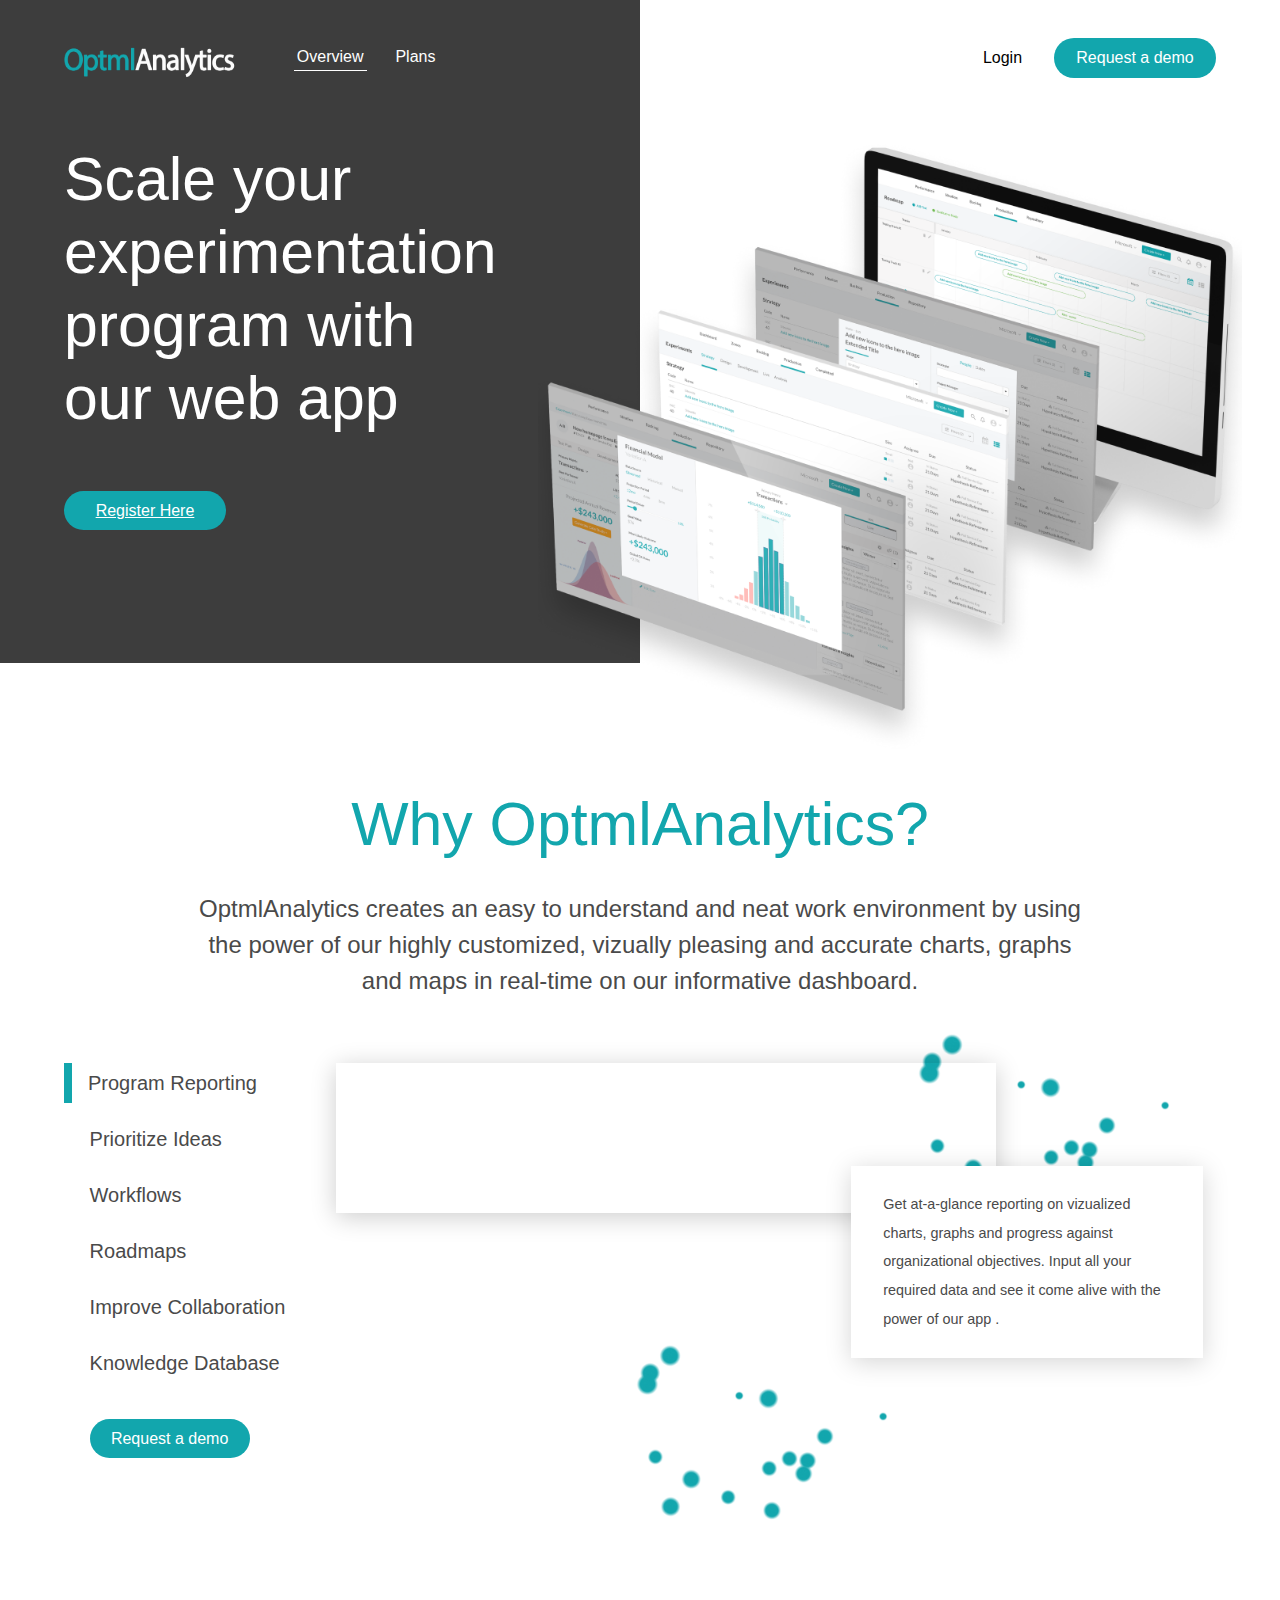
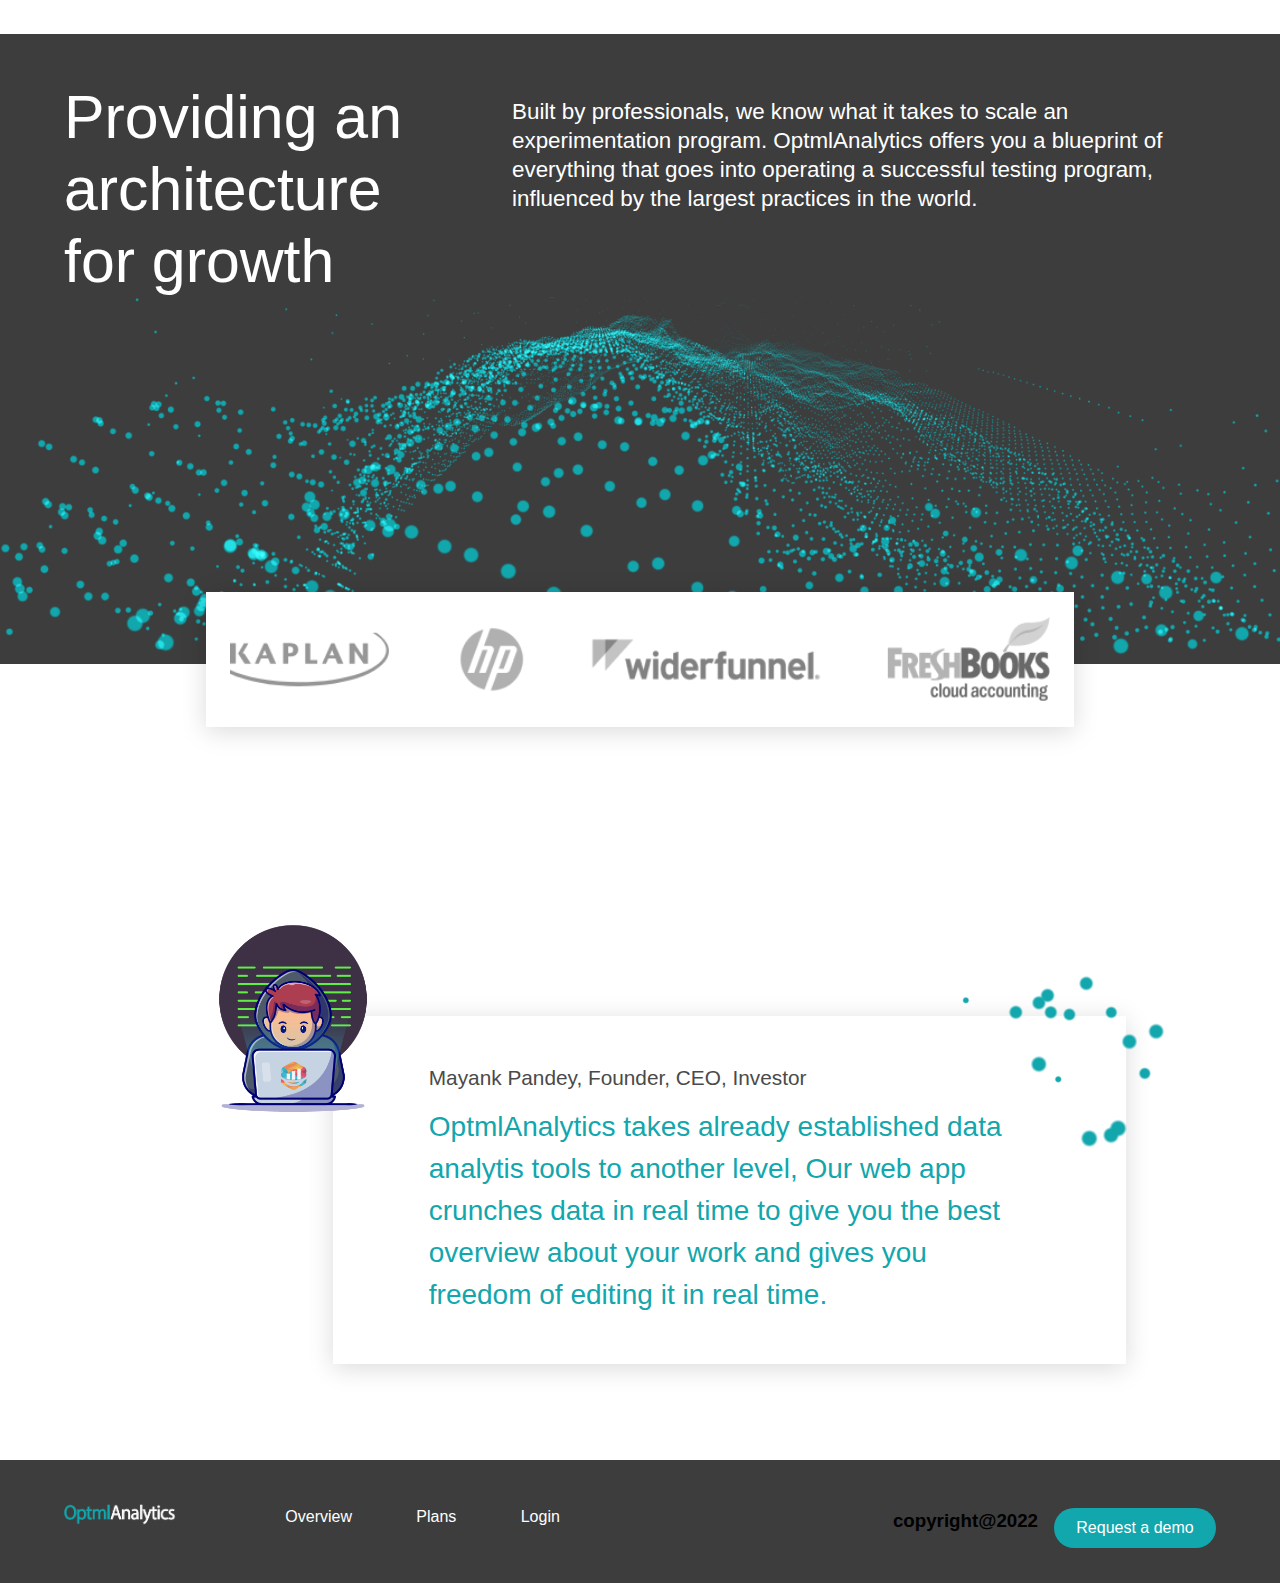
==== commit b40f62b4: "try commit" ====
--- a/Conversion optimization project management loved by CRO and project managers.html
+++ b/Conversion optimization project management loved by CRO and project managers.html
@@ -6,7 +6,7 @@
         <meta http-equiv="X-UA-Compatible" content="IE=edge">
         <meta name="viewport" content="width=device-width, initial-scale=1">
         <title>Dtata optimization project </title>
-        <meta name="description" content="Liftmap helps experimentation and CRO managers scale their testing programs. Prioritze ideas, collaborate, report, share insights &amp; more!">
+        <meta name="description" content="OptmlAnalytics helps experimentation and CRO managers scale their testing programs. Prioritze ideas, collaborate, report, share insights &amp; more!">
         <!-- Fevicon -->
         <!-- <link rel="shortcut icon" href="" type="image/png"> -->
         <!-- Fonts -->
@@ -38,9 +38,9 @@
         </noscript>
     </head>
     <body>
-        <div><div><div class="lm-menu"><div class="lm-menu__left"><div class="lm-menu__left__inner"><a href="https://optmlanalytics.com/" aria-current="page" class="lm-menu__item logo logo-header router-link-exact-active router-link-active"><img src="./Conversion optimization project management loved by CRO and project managers_files/ong.png" alt="map Logo" title="map logo" width="172"></a> <a href="#" aria-current="page" class="lm-menu__item hover-underline router-link-exact-active router-link-active underline">Overview</a> <a href="https://optmlanalytics.com/plans" class="lm-menu__item hover-underline">Plans</a></div></div> <div class="lm-menu__right"><div class="lm-menu__right__inner"><div class="lm-menu__item hover-underline"><a href="#">Login</a></div> <div class="lm-menu__item"><button class="btn">Request a demo</button></div></div></div></div></div> <div><div class="lm-hero"><div class="lm-hero__left"><h1 class="lm-hero__header">Scale your experimentation program with our web app</h1> <div class="lm-hero__buttons"><button class="btn">Take a look</button> <button class="btn btn-video">Register here!</button></div> <img src="./Conversion optimization project management loved by CRO and project managers_files/map-scale.png" alt="Scale Your Program" class="lm-hero__image"></div></div> <div class="lm-why"><p class="lm-why__header">Why OptmlAnalytics?</p> <p class="lm-why__subheader">OptmlAnalytics creates an easy to understand and neat work environment by using the power of our highly customized, vizually pleasing and accurate charts, graphs and maps in real-time on our informative dashboard.</p></div> <div class="lm-overview"><div class="lm-overview__left"><p class="lm-overview__tab selected">Program Reporting</p><p class="lm-overview__tab">Prioritize Ideas</p><p class="lm-overview__tab">Workflows</p><p class="lm-overview__tab">Roadmaps</p><p class="lm-overview__tab">Improve Collaboration</p><p class="lm-overview__tab">Knowledge Database</p> <button class="btn">Request a demo</button></div> <div class="lm-overview__right"><video autoplay="autoplay" loop="loop" muted="muted" class="lm-overview__image"><source src="Conversion optimization project management loved by CRO and project managers_files/410393.mp4" type="video/mp4"></video> <p class="lm-overview__description">Get at-a-glance reporting on vizualized charts, graphs and progress against organizational objectives. Input all your required data and see it come alive with the power of our app .</p> <img src="./Conversion optimization project management loved by CRO and project managers_files/bubbles-overview.png" class="lm-overview__bubbles lm-overview__bubbles__top"> <img src="./Conversion optimization project management loved by CRO and project managers_files/bubbles-overview.png" class="lm-overview__bubbles lm-overview__bubbles__bottom"></div><div class="lm-overview__right" style="display: none;">
-            <video autoplay="autoplay" loop="loop" muted="muted" class="lm-overview__image"><source src="https://cdn.map.com/marketing/map-backlog.mp4" type="video/mp4">---end---></video> <p class="lm-overview__description">Opportunity cost is the greatest constraint for any testing program. Liftmap allows you to engage the broader team by capturing test ideas, hypotheses, prioritizing them, and converting them into experiments. <br><br> Level-up the skills of your organization by providing guidelines for writing hypotheses, and scoring ideas. Using industry leading frameworks like PIE, ICE, or upload a custom one of your own.</p> <img src="./Conversion optimization project management loved by CRO and project managers_files/bubbles-overview.png" class="lm-overview__bubbles lm-overview__bubbles__top"> <img src="./Conversion optimization project management loved by CRO and project managers_files/bubbles-overview.png" class="lm-overview__bubbles lm-overview__bubbles__bottom"></div><div class="lm-overview__right" style="display: none;">
-                <!-- <video autoplay="autoplay" loop="loop" muted="muted" class="lm-overview__image"><source src="https://cdn.map.com/marketing/map-workflow.mp4" type="video/mp4"></video>---> <p class="lm-overview__description">An efficient experimentation program requires a streamlined process that ensures all experiments are made with consistency. <br><br> Just starting and looking for guidance? Use one of our out-of-the-box workflows. <br><br> A professional agency with established workflows? No problem, create and use your own custom workflow. You can even have multiple workflows for different teams or experiment types.</p> <img src="./Conversion optimization project management loved by CRO and project managers_files/bubbles-overview.png" class="lm-overview__bubbles lm-overview__bubbles__top"> <img src="./Conversion optimization project management loved by CRO and project managers_files/bubbles-overview.png" class="lm-overview__bubbles lm-overview__bubbles__bottom"></div><div class="lm-overview__right" style="display: none;"><video autoplay="autoplay" loop="loop" muted="muted" class="lm-overview__image"><source src="https://cdn.liftmap.com/marketing/liftmap-roadmap.mp4" type="video/mp4"></video> <p class="lm-overview__description">Visibility is important when scaling your experimentation program. Build out a work-schedule for each experiment, or get an overview of all experiments in your pipeline. This helps you avoid experiment collisions, as well as keep all stakeholders informed of the roadmap.</p> <img src="./Conversion optimization project management loved by CRO and project managers_files/bubbles-overview.png" class="lm-overview__bubbles lm-overview__bubbles__top"> <img src="./Conversion optimization project management loved by CRO and project managers_files/bubbles-overview.png" class="lm-overview__bubbles lm-overview__bubbles__bottom"></div><div class="lm-overview__right" style="display: none;"><video autoplay="autoplay" loop="loop" muted="muted" class="lm-overview__image"><source src="https://cdn.liftmap.com/marketing/liftmap-comments.mp4" type="video/mp4"></video> <p class="lm-overview__description">Say good-bye to a mix of spreadsheets and generic task managers. Liftmap allows you to keep all of your experiment communication in a central location. <br><br> You can tag your team in comments, assign experiments, track activity and staff workload, and store all your experimentation documentation. Liftmap ensures the entire team stays in the loop.</p> <img src="./Conversion optimization project management loved by CRO and project managers_files/bubbles-overview.png" class="lm-overview__bubbles lm-overview__bubbles__top"> <img src="./Conversion optimization project management loved by CRO and project managers_files/bubbles-overview.png" class="lm-overview__bubbles lm-overview__bubbles__bottom"></div><div class="lm-overview__right" style="display: none;"><video autoplay="autoplay" loop="loop" muted="muted" class="lm-overview__image"><source src="https://cdn.liftmap.com/marketing/liftmap-repository.mp4" type="video/mp4"></video> <p class="lm-overview__description">Start growing your repository of insights and test results. Using Liftmap's tagging and results management system you can automatically build a testing repository that is easily searchable and useful for both executives and practitioners. <br><br> You can use your repository to onboard new team members, generate new hypothesis, search for trends in your results, or share a test read-out with your boss or stakeholder.</p> <img src="./Conversion optimization project management loved by CRO and project managers_files/bubbles-overview.png" class="lm-overview__bubbles lm-overview__bubbles__top"> <img src="./Conversion optimization project management loved by CRO and project managers_files/bubbles-overview.png" class="lm-overview__bubbles lm-overview__bubbles__bottom"></div></div> <div class="lm-growth"><div class="lm-growth__inner"><div class="lm-growth__top"><p class="lm-growth__header">Providing an architecture for growth</p> <p class="lm-growth__subheader">Built by professionals, we know what it takes to scale an experimentation program. OptmlAnalytics offers you a blueprint of everything that goes into operating a successful testing program, influenced by the largest practices in the world.</p></div> <img src="./Conversion optimization project management loved by CRO and project managers_files/bubbles-growth.png" class="lm-growth__bubbles"> <img src="./Conversion optimization project management loved by CRO and project managers_files/liftmap-logos.png" class="lm-growth__logos"></div></div> <div class="lm-testimonial"><p class="lm-testimonial__header">Mayank Pandey, Founder, CEO, Investor</p> <p class="lm-testimonial__subheader">OptmlAnalytics takes already established data analytis tools to another level, Our web app crunches data in real time to give you the best overview about your work and gives you freedom of editing it in real time.</p> <img src="./Conversion optimization project management loved by CRO and project managers_files/vector3.png" class="lm-testimonial__image"> <img src="./Conversion optimization project management loved by CRO and project managers_files/bubbles-testimonial.png" class="lm-testimonial__bubbles"></div> <div class="el-dialog__wrapper video-dialog" style="display: none;"><div role="dialog" aria-modal="true" aria-label="dialog" class="el-dialog" style="margin-top: 15vh;"><div class="el-dialog__header"><span class="el-dialog__title"></span><button type="button" aria-label="Close" class="el-dialog__headerbtn"><i class="el-dialog__close el-icon el-icon-close"></i></button></div></div></div></div> <div class="lm-menu lm-menu--footer"><div class="lm-menu__left"><div class="lm-menu__left__inner"><a href="#" aria-current="page" class="lm-menu__item logo logo-header router-link-exact-active router-link-active"><img src="./Conversion optimization project management loved by CRO and project managers_files/ong.png" alt="Liftmap Logo" title="Liftmap logo" width="112"></a> <a href="#" aria-current="page" class="lm-menu__item hover-underline router-link-exact-active router-link-active">Overview</a> <a href="#" class="lm-menu__item hover-underline">Plans</a> <a href="#" class="lm-menu__item hover-underline">Privacy</a> <a href="#" class="lm-menu__item hover-underline">Login</a></div></div> <div class="lm-menu__right b-gray"><div class="lm-menu__right__inner"> <div class="lm-menu__item"><a href="#" class="btn">Request a demo</a></div></div></div></div></div>
+        <div><div><div class="lm-menu"><div class="lm-menu__left"><div class="lm-menu__left__inner"><a href="#" aria-current="page" class="lm-menu__item logo logo-header router-link-exact-active router-link-active"><img src="./Conversion optimization project management loved by CRO and project managers_files/ong.png" alt="map Logo" title="map logo" width="172"></a> <a href="#" aria-current="page" class="lm-menu__item hover-underline router-link-exact-active router-link-active underline">Overview</a> <a href="./Plans/fghf.html" class="lm-menu__item hover-underline">Plans</a></div></div> <div class="lm-menu__right"><div class="lm-menu__right__inner"><div class="lm-menu__item hover-underline"><a href="./login/login.html">Login</a></div> <div class="lm-menu__item"><a class="btn" href="./register/DSFSD.html" role="button">Request a demo</a></div></div></div></div></div> <div><div class="lm-hero"><div class="lm-hero__left"><h1 class="lm-hero__header">Scale your experimentation program with our web app</h1> <div class="lm-hero__buttons"><a class="btn" href="./register/DSFSD.html" role="button">Register Here</a></div> <img src="./Conversion optimization project management loved by CRO and project managers_files/map-scale.png" alt="Scale Your Program" class="lm-hero__image"></div></div> <div class="lm-why"><p class="lm-why__header">Why OptmlAnalytics?</p> <p class="lm-why__subheader">OptmlAnalytics creates an easy to understand and neat work environment by using the power of our highly customized, vizually pleasing and accurate charts, graphs and maps in real-time on our informative dashboard.</p></div> <div class="lm-overview"><div class="lm-overview__left"><p class="lm-overview__tab selected">Program Reporting</p><p class="lm-overview__tab">Prioritize Ideas</p><p class="lm-overview__tab">Workflows</p><p class="lm-overview__tab">Roadmaps</p><p class="lm-overview__tab">Improve Collaboration</p><p class="lm-overview__tab">Knowledge Database</p> <button class="btn">Request a demo</button></div> <div class="lm-overview__right"><video autoplay="autoplay" loop="loop" muted="muted" class="lm-overview__image"><source src="Conversion optimization project management loved by CRO and project managers_files/410393.mp4" type="video/mp4"></video> <p class="lm-overview__description">Get at-a-glance reporting on vizualized charts, graphs and progress against organizational objectives. Input all your required data and see it come alive with the power of our app .</p> <img src="./Conversion optimization project management loved by CRO and project managers_files/bubbles-overview.png" class="lm-overview__bubbles lm-overview__bubbles__top"> <img src="./Conversion optimization project management loved by CRO and project managers_files/bubbles-overview.png" class="lm-overview__bubbles lm-overview__bubbles__bottom"></div><div class="lm-overview__right" style="display: none;">
+            <video autoplay="autoplay" loop="loop" muted="muted" class="lm-overview__image"><source src="https://cdn.map.com/marketing/map-backlog.mp4" type="video/mp4">---end---></video> <p class="lm-overview__description">Opportunity cost is the greatest constraint for any testing program. Optmlanalytics allows you to engage the broader team by capturing test ideas, hypotheses, prioritizing them, and converting them into experiments. <br><br> Level-up the skills of your organization by providing guidelines for writing hypotheses, and scoring ideas. Using industry leading frameworks like PIE, ICE, or upload a custom one of your own.</p> <img src="./Conversion optimization project management loved by CRO and project managers_files/bubbles-overview.png" class="lm-overview__bubbles lm-overview__bubbles__top"> <img src="./Conversion optimization project management loved by CRO and project managers_files/bubbles-overview.png" class="lm-overview__bubbles lm-overview__bubbles__bottom"></div><div class="lm-overview__right" style="display: none;">
+                <video autoplay="autoplay" loop="loop" muted="muted" class="lm-overview__image"><source src="https://cdn.map.com/marketing/map-workflow.mp4" type="video/mp4"></video>- <p class="lm-overview__description">An efficient experimentation program requires a streamlined process that ensures all experiments are made with consistency. <br><br> Just starting and looking for guidance? Use one of our out-of-the-box workflows. <br><br> A professional agency with established workflows? No problem, create and use your own custom workflow. You can even have multiple workflows for different teams or experiment types.</p> <img src="./Conversion optimization project management loved by CRO and project managers_files/bubbles-overview.png" class="lm-overview__bubbles lm-overview__bubbles__top"> <img src="./Conversion optimization project management loved by CRO and project managers_files/bubbles-overview.png" class="lm-overview__bubbles lm-overview__bubbles__bottom"></div><div class="lm-overview__right" style="display: none;"><video autoplay="autoplay" loop="loop" muted="muted" class="lm-overview__image"><source src="https://cdncom/marketing/-roadmap.mp4" type="video/mp4"></video> <p class="lm-overview__description">Visibility is important when scaling your experimentation program. Build out a work-schedule for each experiment, or get an overview of all experiments in your pipeline. This helps you avoid experiment collisions, as well as keep all stakeholders informed of the roadmap.</p> <img src="./Conversion optimization project management loved by CRO and project managers_files/bubbles-overview.png" class="lm-overview__bubbles lm-overview__bubbles__top"> <img src="./Conversion optimization project management loved by CRO and project managers_files/bubbles-overview.png" class="lm-overview__bubbles lm-overview__bubbles__bottom"></div><div class="lm-overview__right" style="display: none;"><video autoplay="autoplay" loop="loop" muted="muted" class="lm-overview__image"><source src="https://cdn.com/marketing/comments.mp4" type="video/mp4"></video> <p class="lm-overview__description">Say good-bye to a mix of spreadsheets and generic task managers. OptmlAnalytics allows you to keep all of your experiment communication in a central location. <br><br> You can tag your team in comments, assign experiments, track activity and staff workload, and store all your experimentation documentation. OptmlAnalytics ensures the entire team stays in the loop.</p> <img src="./Conversion optimization project management loved by CRO and project managers_files/bubbles-overview.png" class="lm-overview__bubbles lm-overview__bubbles__top"> <img src="./Conversion optimization project management loved by CRO and project managers_files/bubbles-overview.png" class="lm-overview__bubbles lm-overview__bubbles__bottom"></div><div class="lm-overview__right" style="display: none;"><video autoplay="autoplay" loop="loop" muted="muted" class="lm-overview__image"><source src="https://cdrepository.mp4" type="video/mp4"></video> <p class="lm-overview__description">Start growing your repository of insights and test results. Using OptmlAnalytics's tagging and results management system you can automatically build a testing repository that is easily searchable and useful for both executives and practitioners. <br><br> You can use your repository to onboard new team members, generate new hypothesis, search for trends in your results, or share a test read-out with your boss or stakeholder.</p> <img src="./Conversion optimization project management loved by CRO and project managers_files/bubbles-overview.png" class="lm-overview__bubbles lm-overview__bubbles__top"> <img src="./Conversion optimization project management loved by CRO and project managers_files/bubbles-overview.png" class="lm-overview__bubbles lm-overview__bubbles__bottom"></div></div> <div class="lm-growth"><div class="lm-growth__inner"><div class="lm-growth__top"><p class="lm-growth__header">Providing an architecture for growth</p> <p class="lm-growth__subheader">Built by professionals, we know what it takes to scale an experimentation program. OptmlAnalytics offers you a blueprint of everything that goes into operating a successful testing program, influenced by the largest practices in the world.</p></div> <img src="./Conversion optimization project management loved by CRO and project managers_files/bubbles-growth.png" class="lm-growth__bubbles"> <img src="./Conversion optimization project management loved by CRO and project managers_files/News-logos.png" class="lm-growth__logos"></div></div> <div class="lm-testimonial"><p class="lm-testimonial__header">Mayank Pandey, Founder, CEO, Investor</p> <p class="lm-testimonial__subheader">OptmlAnalytics takes already established data analytis tools to another level, Our web app crunches data in real time to give you the best overview about your work and gives you freedom of editing it in real time.</p> <img src="./Conversion optimization project management loved by CRO and project managers_files/vector3.png" class="lm-testimonial__image"> <img src="./Conversion optimization project management loved by CRO and project managers_files/bubbles-testimonial.png" class="lm-testimonial__bubbles"></div> <div class="el-dialog__wrapper video-dialog" style="display: none;"><div role="dialog" aria-modal="true" aria-label="dialog" class="el-dialog" style="margin-top: 15vh;"><div class="el-dialog__header"><span class="el-dialog__title"></span><button type="button" aria-label="Close" class="el-dialog__headerbtn"><i class="el-dialog__close el-icon el-icon-close"></i></button></div></div></div></div> <div class="lm-menu lm-menu--footer"><div class="lm-menu__left"><div class="lm-menu__left__inner"><a href="#" aria-current="page" class="lm-menu__item logo logo-header router-link-exact-active router-link-active"><img src="./Conversion optimization project management loved by CRO and project managers_files/ong.png" alt="OptmlAnalytics Logo" title="OptmlAnalytics logo" width="112"></a> <a href="#" aria-current="page" class="lm-menu__item hover-underline router-link-exact-active router-link-active">Overview</a> <a href="./Plans/fghf.html" class="lm-menu__item hover-underline">Plans</a> <!--<a href="#" class="lm-menu__item hover-underline">Privacy</a>--> <a href="./login/login.html" class="lm-menu__item hover-underline">Login</a></div></div> <div class="lm-menu__right b-gray"><div class="lm-menu__right__inner"> <h3>copyright@2022</h3><div class="lm-menu__item"><a href="./register/DSFSD.html" class="btn">Request a demo</a></div></div></div></div></div>
         <!-- JavaScript -->
         <script src="./Conversion optimization project management loved by CRO and project managers_files/app.js.download" ></script>
         <script>
--- a/Conversion optimization project management loved by CRO and project managers_files/app.css
+++ b/Conversion optimization project management loved by CRO and project managers_files/app.css
@@ -1 +1 @@
-.v-modal-enter{animation:v-modal-in .2s ease}.v-modal-leave{animation:v-modal-out .2s ease forwards}@keyframes v-modal-in{0%{opacity:0}}@keyframes v-modal-out{to{opacity:0}}.v-modal{position:fixed;left:0;top:0;width:100%;height:100%;opacity:.5;background:#000}.el-popup-parent--hidden{overflow:hidden}.el-dialog{position:relative;margin:0 auto 50px;background:#fff;border-radius:2px;box-shadow:0 1px 3px rgba(0,0,0,.3);box-sizing:border-box;width:50%}.el-dialog.is-fullscreen{width:100%;margin-top:0;margin-bottom:0;height:100%;overflow:auto}.el-dialog__wrapper{position:fixed;top:0;right:0;bottom:0;left:0;overflow:auto;margin:0}.el-dialog__header{padding:20px 20px 10px}.el-dialog__headerbtn{position:absolute;top:20px;right:20px;padding:0;background:transparent;border:none;outline:none;cursor:pointer;font-size:16px}.el-dialog__headerbtn .el-dialog__close{color:#909399}.el-dialog__headerbtn:focus .el-dialog__close,.el-dialog__headerbtn:hover .el-dialog__close{color:#409eff}.el-dialog__title{line-height:24px;font-size:18px;color:#303133}.el-dialog__body{padding:30px 20px;color:#606266;font-size:14px;word-break:break-all}.el-dialog__footer{padding:10px 20px 20px;text-align:right;box-sizing:border-box}.el-dialog--center{text-align:center}.el-dialog--center .el-dialog__body{text-align:initial;padding:25px 25px 30px}.el-dialog--center .el-dialog__footer{text-align:inherit}.dialog-fade-enter-active{animation:dialog-fade-in .3s}.dialog-fade-leave-active{animation:dialog-fade-out .3s}@keyframes dialog-fade-in{0%{transform:translate3d(0,-20px,0);opacity:0}to{transform:translateZ(0);opacity:1}}@keyframes dialog-fade-out{0%{transform:translateZ(0);opacity:1}to{transform:translate3d(0,-20px,0);opacity:0}}@font-face{font-family:element-icons;src:url(/fonts/vendor/element-theme-chalk/src/element-icons.woff?535877f50039c0cb49a6196a5b7517cd) format("woff"),url(/fonts/vendor/element-theme-chalk/src/element-icons.ttf?732389ded34cb9c52dd88271f1345af9) format("truetype");font-weight:400;font-display:"auto";font-style:normal}[class*=" el-icon-"],[class^=el-icon-]{font-family:element-icons!important;speak:none;font-style:normal;font-weight:400;font-variant:normal;text-transform:none;line-height:1;vertical-align:baseline;display:inline-block;-webkit-font-smoothing:antialiased;-moz-osx-font-smoothing:grayscale}.el-icon-ice-cream-round:before{content:"\E6A0"}.el-icon-ice-cream-square:before{content:"\E6A3"}.el-icon-lollipop:before{content:"\E6A4"}.el-icon-potato-strips:before{content:"\E6A5"}.el-icon-milk-tea:before{content:"\E6A6"}.el-icon-ice-drink:before{content:"\E6A7"}.el-icon-ice-tea:before{content:"\E6A9"}.el-icon-coffee:before{content:"\E6AA"}.el-icon-orange:before{content:"\E6AB"}.el-icon-pear:before{content:"\E6AC"}.el-icon-apple:before{content:"\E6AD"}.el-icon-cherry:before{content:"\E6AE"}.el-icon-watermelon:before{content:"\E6AF"}.el-icon-grape:before{content:"\E6B0"}.el-icon-refrigerator:before{content:"\E6B1"}.el-icon-goblet-square-full:before{content:"\E6B2"}.el-icon-goblet-square:before{content:"\E6B3"}.el-icon-goblet-full:before{content:"\E6B4"}.el-icon-goblet:before{content:"\E6B5"}.el-icon-cold-drink:before{content:"\E6B6"}.el-icon-coffee-cup:before{content:"\E6B8"}.el-icon-water-cup:before{content:"\E6B9"}.el-icon-hot-water:before{content:"\E6BA"}.el-icon-ice-cream:before{content:"\E6BB"}.el-icon-dessert:before{content:"\E6BC"}.el-icon-sugar:before{content:"\E6BD"}.el-icon-tableware:before{content:"\E6BE"}.el-icon-burger:before{content:"\E6BF"}.el-icon-knife-fork:before{content:"\E6C1"}.el-icon-fork-spoon:before{content:"\E6C2"}.el-icon-chicken:before{content:"\E6C3"}.el-icon-food:before{content:"\E6C4"}.el-icon-dish-1:before{content:"\E6C5"}.el-icon-dish:before{content:"\E6C6"}.el-icon-moon-night:before{content:"\E6EE"}.el-icon-moon:before{content:"\E6F0"}.el-icon-cloudy-and-sunny:before{content:"\E6F1"}.el-icon-partly-cloudy:before{content:"\E6F2"}.el-icon-cloudy:before{content:"\E6F3"}.el-icon-sunny:before{content:"\E6F6"}.el-icon-sunset:before{content:"\E6F7"}.el-icon-sunrise-1:before{content:"\E6F8"}.el-icon-sunrise:before{content:"\E6F9"}.el-icon-heavy-rain:before{content:"\E6FA"}.el-icon-lightning:before{content:"\E6FB"}.el-icon-light-rain:before{content:"\E6FC"}.el-icon-wind-power:before{content:"\E6FD"}.el-icon-baseball:before{content:"\E712"}.el-icon-soccer:before{content:"\E713"}.el-icon-football:before{content:"\E715"}.el-icon-basketball:before{content:"\E716"}.el-icon-ship:before{content:"\E73F"}.el-icon-truck:before{content:"\E740"}.el-icon-bicycle:before{content:"\E741"}.el-icon-mobile-phone:before{content:"\E6D3"}.el-icon-service:before{content:"\E6D4"}.el-icon-key:before{content:"\E6E2"}.el-icon-unlock:before{content:"\E6E4"}.el-icon-lock:before{content:"\E6E5"}.el-icon-watch:before{content:"\E6FE"}.el-icon-watch-1:before{content:"\E6FF"}.el-icon-timer:before{content:"\E702"}.el-icon-alarm-clock:before{content:"\E703"}.el-icon-map-location:before{content:"\E704"}.el-icon-delete-location:before{content:"\E705"}.el-icon-add-location:before{content:"\E706"}.el-icon-location-information:before{content:"\E707"}.el-icon-location-outline:before{content:"\E708"}.el-icon-location:before{content:"\E79E"}.el-icon-place:before{content:"\E709"}.el-icon-discover:before{content:"\E70A"}.el-icon-first-aid-kit:before{content:"\E70B"}.el-icon-trophy-1:before{content:"\E70C"}.el-icon-trophy:before{content:"\E70D"}.el-icon-medal:before{content:"\E70E"}.el-icon-medal-1:before{content:"\E70F"}.el-icon-stopwatch:before{content:"\E710"}.el-icon-mic:before{content:"\E711"}.el-icon-copy-document:before{content:"\E718"}.el-icon-full-screen:before{content:"\E719"}.el-icon-switch-button:before{content:"\E71B"}.el-icon-aim:before{content:"\E71C"}.el-icon-crop:before{content:"\E71D"}.el-icon-odometer:before{content:"\E71E"}.el-icon-time:before{content:"\E71F"}.el-icon-bangzhu:before{content:"\E724"}.el-icon-close-notification:before{content:"\E726"}.el-icon-microphone:before{content:"\E727"}.el-icon-turn-off-microphone:before{content:"\E728"}.el-icon-position:before{content:"\E729"}.el-icon-postcard:before{content:"\E72A"}.el-icon-message:before{content:"\E72B"}.el-icon-chat-line-square:before{content:"\E72D"}.el-icon-chat-dot-square:before{content:"\E72E"}.el-icon-chat-dot-round:before{content:"\E72F"}.el-icon-chat-square:before{content:"\E730"}.el-icon-chat-line-round:before{content:"\E731"}.el-icon-chat-round:before{content:"\E732"}.el-icon-set-up:before{content:"\E733"}.el-icon-turn-off:before{content:"\E734"}.el-icon-open:before{content:"\E735"}.el-icon-connection:before{content:"\E736"}.el-icon-link:before{content:"\E737"}.el-icon-cpu:before{content:"\E738"}.el-icon-thumb:before{content:"\E739"}.el-icon-female:before{content:"\E73A"}.el-icon-male:before{content:"\E73B"}.el-icon-guide:before{content:"\E73C"}.el-icon-news:before{content:"\E73E"}.el-icon-price-tag:before{content:"\E744"}.el-icon-discount:before{content:"\E745"}.el-icon-wallet:before{content:"\E747"}.el-icon-coin:before{content:"\E748"}.el-icon-money:before{content:"\E749"}.el-icon-bank-card:before{content:"\E74A"}.el-icon-box:before{content:"\E74B"}.el-icon-present:before{content:"\E74C"}.el-icon-sell:before{content:"\E6D5"}.el-icon-sold-out:before{content:"\E6D6"}.el-icon-shopping-bag-2:before{content:"\E74D"}.el-icon-shopping-bag-1:before{content:"\E74E"}.el-icon-shopping-cart-2:before{content:"\E74F"}.el-icon-shopping-cart-1:before{content:"\E750"}.el-icon-shopping-cart-full:before{content:"\E751"}.el-icon-smoking:before{content:"\E752"}.el-icon-no-smoking:before{content:"\E753"}.el-icon-house:before{content:"\E754"}.el-icon-table-lamp:before{content:"\E755"}.el-icon-school:before{content:"\E756"}.el-icon-office-building:before{content:"\E757"}.el-icon-toilet-paper:before{content:"\E758"}.el-icon-notebook-2:before{content:"\E759"}.el-icon-notebook-1:before{content:"\E75A"}.el-icon-files:before{content:"\E75B"}.el-icon-collection:before{content:"\E75C"}.el-icon-receiving:before{content:"\E75D"}.el-icon-suitcase-1:before{content:"\E760"}.el-icon-suitcase:before{content:"\E761"}.el-icon-film:before{content:"\E763"}.el-icon-collection-tag:before{content:"\E765"}.el-icon-data-analysis:before{content:"\E766"}.el-icon-pie-chart:before{content:"\E767"}.el-icon-data-board:before{content:"\E768"}.el-icon-data-line:before{content:"\E76D"}.el-icon-reading:before{content:"\E769"}.el-icon-magic-stick:before{content:"\E76A"}.el-icon-coordinate:before{content:"\E76B"}.el-icon-mouse:before{content:"\E76C"}.el-icon-brush:before{content:"\E76E"}.el-icon-headset:before{content:"\E76F"}.el-icon-umbrella:before{content:"\E770"}.el-icon-scissors:before{content:"\E771"}.el-icon-mobile:before{content:"\E773"}.el-icon-attract:before{content:"\E774"}.el-icon-monitor:before{content:"\E775"}.el-icon-search:before{content:"\E778"}.el-icon-takeaway-box:before{content:"\E77A"}.el-icon-paperclip:before{content:"\E77D"}.el-icon-printer:before{content:"\E77E"}.el-icon-document-add:before{content:"\E782"}.el-icon-document:before{content:"\E785"}.el-icon-document-checked:before{content:"\E786"}.el-icon-document-copy:before{content:"\E787"}.el-icon-document-delete:before{content:"\E788"}.el-icon-document-remove:before{content:"\E789"}.el-icon-tickets:before{content:"\E78B"}.el-icon-folder-checked:before{content:"\E77F"}.el-icon-folder-delete:before{content:"\E780"}.el-icon-folder-remove:before{content:"\E781"}.el-icon-folder-add:before{content:"\E783"}.el-icon-folder-opened:before{content:"\E784"}.el-icon-folder:before{content:"\E78A"}.el-icon-edit-outline:before{content:"\E764"}.el-icon-edit:before{content:"\E78C"}.el-icon-date:before{content:"\E78E"}.el-icon-c-scale-to-original:before{content:"\E7C6"}.el-icon-view:before{content:"\E6CE"}.el-icon-loading:before{content:"\E6CF"}.el-icon-rank:before{content:"\E6D1"}.el-icon-sort-down:before{content:"\E7C4"}.el-icon-sort-up:before{content:"\E7C5"}.el-icon-sort:before{content:"\E6D2"}.el-icon-finished:before{content:"\E6CD"}.el-icon-refresh-left:before{content:"\E6C7"}.el-icon-refresh-right:before{content:"\E6C8"}.el-icon-refresh:before{content:"\E6D0"}.el-icon-video-play:before{content:"\E7C0"}.el-icon-video-pause:before{content:"\E7C1"}.el-icon-d-arrow-right:before{content:"\E6DC"}.el-icon-d-arrow-left:before{content:"\E6DD"}.el-icon-arrow-up:before{content:"\E6E1"}.el-icon-arrow-down:before{content:"\E6DF"}.el-icon-arrow-right:before{content:"\E6E0"}.el-icon-arrow-left:before{content:"\E6DE"}.el-icon-top-right:before{content:"\E6E7"}.el-icon-top-left:before{content:"\E6E8"}.el-icon-top:before{content:"\E6E6"}.el-icon-bottom:before{content:"\E6EB"}.el-icon-right:before{content:"\E6E9"}.el-icon-back:before{content:"\E6EA"}.el-icon-bottom-right:before{content:"\E6EC"}.el-icon-bottom-left:before{content:"\E6ED"}.el-icon-caret-top:before{content:"\E78F"}.el-icon-caret-bottom:before{content:"\E790"}.el-icon-caret-right:before{content:"\E791"}.el-icon-caret-left:before{content:"\E792"}.el-icon-d-caret:before{content:"\E79A"}.el-icon-share:before{content:"\E793"}.el-icon-menu:before{content:"\E798"}.el-icon-s-grid:before{content:"\E7A6"}.el-icon-s-check:before{content:"\E7A7"}.el-icon-s-data:before{content:"\E7A8"}.el-icon-s-opportunity:before{content:"\E7AA"}.el-icon-s-custom:before{content:"\E7AB"}.el-icon-s-claim:before{content:"\E7AD"}.el-icon-s-finance:before{content:"\E7AE"}.el-icon-s-comment:before{content:"\E7AF"}.el-icon-s-flag:before{content:"\E7B0"}.el-icon-s-marketing:before{content:"\E7B1"}.el-icon-s-shop:before{content:"\E7B4"}.el-icon-s-open:before{content:"\E7B5"}.el-icon-s-management:before{content:"\E7B6"}.el-icon-s-ticket:before{content:"\E7B7"}.el-icon-s-release:before{content:"\E7B8"}.el-icon-s-home:before{content:"\E7B9"}.el-icon-s-promotion:before{content:"\E7BA"}.el-icon-s-operation:before{content:"\E7BB"}.el-icon-s-unfold:before{content:"\E7BC"}.el-icon-s-fold:before{content:"\E7A9"}.el-icon-s-platform:before{content:"\E7BD"}.el-icon-s-order:before{content:"\E7BE"}.el-icon-s-cooperation:before{content:"\E7BF"}.el-icon-bell:before{content:"\E725"}.el-icon-message-solid:before{content:"\E799"}.el-icon-video-camera:before{content:"\E772"}.el-icon-video-camera-solid:before{content:"\E796"}.el-icon-camera:before{content:"\E779"}.el-icon-camera-solid:before{content:"\E79B"}.el-icon-download:before{content:"\E77C"}.el-icon-upload2:before{content:"\E77B"}.el-icon-upload:before{content:"\E7C3"}.el-icon-picture-outline-round:before{content:"\E75F"}.el-icon-picture-outline:before{content:"\E75E"}.el-icon-picture:before{content:"\E79F"}.el-icon-close:before{content:"\E6DB"}.el-icon-check:before{content:"\E6DA"}.el-icon-plus:before{content:"\E6D9"}.el-icon-minus:before{content:"\E6D8"}.el-icon-help:before{content:"\E73D"}.el-icon-s-help:before{content:"\E7B3"}.el-icon-circle-close:before{content:"\E78D"}.el-icon-circle-check:before{content:"\E720"}.el-icon-circle-plus-outline:before{content:"\E723"}.el-icon-remove-outline:before{content:"\E722"}.el-icon-zoom-out:before{content:"\E776"}.el-icon-zoom-in:before{content:"\E777"}.el-icon-error:before{content:"\E79D"}.el-icon-success:before{content:"\E79C"}.el-icon-circle-plus:before{content:"\E7A0"}.el-icon-remove:before{content:"\E7A2"}.el-icon-info:before{content:"\E7A1"}.el-icon-question:before{content:"\E7A4"}.el-icon-warning-outline:before{content:"\E6C9"}.el-icon-warning:before{content:"\E7A3"}.el-icon-goods:before{content:"\E7C2"}.el-icon-s-goods:before{content:"\E7B2"}.el-icon-star-off:before{content:"\E717"}.el-icon-star-on:before{content:"\E797"}.el-icon-more-outline:before{content:"\E6CC"}.el-icon-more:before{content:"\E794"}.el-icon-phone-outline:before{content:"\E6CB"}.el-icon-phone:before{content:"\E795"}.el-icon-user:before{content:"\E6E3"}.el-icon-user-solid:before{content:"\E7A5"}.el-icon-setting:before{content:"\E6CA"}.el-icon-s-tools:before{content:"\E7AC"}.el-icon-delete:before{content:"\E6D7"}.el-icon-delete-solid:before{content:"\E7C9"}.el-icon-eleme:before{content:"\E7C7"}.el-icon-platform-eleme:before{content:"\E7CA"}.el-icon-loading{animation:rotating 2s linear infinite}.el-icon--right{margin-left:5px}.el-icon--left{margin-right:5px}@keyframes rotating{0%{transform:rotate(0deg)}to{transform:rotate(1turn)}}@keyframes stroke{to{stroke-dashoffset:0}}@keyframes scale{0%,to{transform:none}50%{transform:scale3d(1.1,1.1,1)}}@keyframes fill{to{box-shadow:inset 0 0 0 30px #fff}}a:hover{text-decoration:none}body{font-family:Kanit,sans-serif;color:#4a4a4a;margin:0;padding:0}body>div{overflow-x:hidden}p{font-size:1.2rem;line-height:1.8rem;margin:0}.btn{background-color:#12a6ad;border:1px solid transparent;border-radius:36px;color:#fff;cursor:pointer;display:inline-block;font-size:1rem;font-weight:300;line-height:1.6;min-width:10rem;padding:.375rem 0;text-align:center;transition:color .15s ease-in-out,background-color .15s ease-in-out,border-color .15s ease-in-out,box-shadow .15s ease-in-out;-webkit-user-select:none;-moz-user-select:none;user-select:none;vertical-align:middle}.btn:hover{box-shadow:none;text-decoration:none;border-color:#0f878d;background-color:#109096}.btn.active,.btn:focus{outline-color:#12a6ad;text-decoration:none;box-shadow:none}.btn.blue{background-color:#28677d;border-color:#28677d}.btn.blue:hover{border-color:#1f5162;background-color:#22576a}.btn.light-blue{background-color:#12a6ad;border-color:#12a6ad}.btn.light-blue:hover{border-color:#0f878d;background-color:#109096}.checkmark{width:28px;height:28px;border-radius:50%;display:block;stroke-width:2;stroke:#12a6ad;stroke-miterlimit:10;box-shadow:inset 0 0 0 #12a6ad;animation:fill .4s ease-in-out .4s forwards,scale .3s ease-in-out .9s both;float:left;margin-right:1rem}.checkmark.cm-white{stroke:#28677d;stroke-width:4;box-shadow:inset 0 0 0 #fff}.checkmark__circle{stroke-dasharray:166;stroke-dashoffset:166;stroke-width:2;stroke-miterlimit:10;stroke:#12a6ad;fill:none;animation:stroke .6s cubic-bezier(.65,0,.45,1) forwards}.checkmark__circle.cm-white{stroke:#fff}.checkmark__check{transform-origin:50% 50%;stroke-dasharray:48;stroke-dashoffset:48;animation:stroke .3s cubic-bezier(.65,0,.45,1) .8s forwards}.logo{color:#fff;display:inline-block;font-style:italic;font-size:2.4rem;font-weight:700;text-decoration:none}.lm-menu{display:flex;flex-direction:row;justify-content:space-between}.lm-menu .lm-menu__item{flex-grow:1;height:38px;line-height:50px;margin:0 .8rem;padding:0 .2rem}.lm-menu .lm-menu__item:not(:first-child){text-align:center}.lm-menu .lm-menu__item.underline{border-bottom:1px solid #fff}.lm-menu .lm-menu__item.hover-underline{font-size:1rem;font-weight:300}.lm-menu .lm-menu__item.hover-underline:hover:not(.underline){border-bottom:1px solid #fff;margin-bottom:-1px}.lm-menu .lm-menu__left{box-sizing:border-box;display:flex;background-color:#3d3d3d;padding:2rem 0 2rem 4rem;width:50%}.lm-menu .lm-menu__left .lm-menu__item:first-child{margin-left:0;padding-left:0}.lm-menu .lm-menu__left .lm-menu__left__inner{display:flex;width:20rem}.lm-menu .lm-menu__left .lm-menu__left__inner .logo-header{padding-right:2rem}.lm-menu .lm-menu__right{box-sizing:border-box;color:#000;display:flex;justify-content:flex-end;padding:2rem 4rem 2rem 0;width:50%}.lm-menu .lm-menu__right .lm-menu__item:last-child{margin-right:0;padding-right:0}.lm-menu .lm-menu__right .lm-menu__right__inner{display:flex;align-items:center}.lm-menu .lm-menu__right .lm-menu__right__inner .btn-contact{background-color:#3d3d3d;border:1px solid #fff}.lm-menu .lm-menu__right .lm-menu__right__inner .hover-underline:hover{border-bottom:1px solid #000}.lm-menu .lm-menu__right .lm-menu__right__inner .hover-underline a{color:#000}.lm-menu .lm-menu__right.lm-menu__right--gray{background-color:#3d3d3d}.lm-menu .lm-menu__right.lm-menu__right--gray .hover-underline:hover{border-bottom:1px solid #fff}.lm-menu .lm-menu__right.lm-menu__right--gray .hover-underline a{color:#fff}.lm-menu.lm-menu--footer .lm-menu__left__inner{width:33rem}.lm-menu.lm-menu--footer .lm-menu__right{background-color:#3d3d3d}.lm-menu a{color:#fff;text-decoration:none}@media (max-width:950px){.lm-menu .lm-menu__left{padding-left:2.4rem}.lm-menu .lm-menu__right{background-color:#3d3d3d;padding-right:2rem}.lm-menu .lm-menu__right .lm-menu__right__inner .hover-underline:hover{border-bottom:1px solid #fff}.lm-menu .lm-menu__right .lm-menu__right__inner .hover-underline a{color:#fff}.lm-menu .lm-menu__burger{color:#fff;cursor:pointer;background-color:#12a6ad;border-radius:50%;font-size:1.3rem;padding:.7rem .75rem}.lm-menu .lm-menu__mask{background-color:rgba(61,61,61,.99);box-sizing:border-box;height:100%;padding:30vh 0;position:fixed;width:100%;z-index:4}.lm-menu .lm-menu__mask .lm-menu__mask__inner{align-items:center;display:flex;flex-direction:column;gap:2rem}.lm-menu .lm-menu__mask .lm-menu__burger{padding:.7rem .8rem;position:absolute;top:2rem;right:2rem}.lm-menu.lm-menu--footer{flex-direction:column}.lm-menu.lm-menu--footer .lm-menu__left{margin:0 auto;padding-left:0;padding-bottom:0;width:100%}.lm-menu.lm-menu--footer .lm-menu__left .lm-menu__left__inner{align-items:center;margin:0 auto;flex-direction:column;text-align:center}.lm-menu.lm-menu--footer .lm-menu__left .lm-menu__left__inner .lm-menu__item{margin-bottom:1rem}.lm-menu.lm-menu--footer .lm-menu__left .lm-menu__left__inner .lm-menu__item:first-child{margin:0}.lm-menu.lm-menu--footer .lm-menu__left .lm-menu__left__inner .logo-header{padding-bottom:1rem;padding-right:0}.lm-menu.lm-menu--footer .lm-menu__right{width:100%;padding:1rem 0 2.5rem}.lm-menu.lm-menu--footer .lm-menu__right .lm-menu__right__inner{margin:0 auto}.lm-menu.lm-menu--footer .lm-menu__right .lm-menu__right__inner .lm-menu__item:first-child{margin:0}.lm-menu.lm-menu--footer .lm-menu__item.hover-underline:hover{margin-bottom:calc(1rem - 1px)}}.lm-hero{height:35rem;margin-bottom:8rem;position:relative}.lm-hero .lm-hero__left{background-color:#3d3d3d;box-sizing:border-box;padding:2rem 2rem 2rem 4rem;width:50%;height:100%}.lm-hero .lm-hero__left .lm-hero__header{color:#fff;margin:.5rem 0 3.5rem;font-size:3.8rem;font-weight:500;line-height:1.2;max-width:25rem}.lm-hero .lm-hero__left .lm-hero__image{position:absolute;right:3%;top:6%;width:44rem}.lm-hero .lm-hero__left .lm-hero__buttons{display:flex;font-weight:300}.lm-hero .lm-hero__left .lm-hero__buttons .btn-video{height:2rem;background:transparent;text-decoration:underline}.lm-hero .lm-hero__left .lm-hero__buttons .btn-video:focus{outline:none}.lm-hero .lm-hero__left .lm-hero__buttons .btn-video:hover{border-color:transparent;text-decoration:underline}.lm-hero .lm-hero__left .lm-hero__buttons .el-icon-video-play{padding-left:.5rem}@media (max-width:1100px){.lm-hero .lm-hero__left .lm-hero__header{font-size:2.8rem}.lm-hero .lm-hero__left .lm-hero__buttons{align-items:center;display:flex;flex-direction:column;gap:1.5rem;width:10rem}}@media (max-width:950px){.lm-hero .lm-hero__left{align-items:center;display:flex;flex-direction:column;padding:2rem 4rem;width:100%}.lm-hero .lm-hero__left .lm-hero__header{font-size:2.8rem;margin-bottom:2.5rem;max-width:45rem;text-align:center}.lm-hero .lm-hero__left .lm-hero__buttons{flex-direction:row;justify-content:center;padding-bottom:2.5rem}.lm-hero .lm-hero__left .lm-hero__image{position:unset;max-width:31rem;min-width:21rem;width:64vw}}.lm-why{margin-bottom:4rem;padding:0 4rem;text-align:center}.lm-why .lm-why__header{color:#12a6ad;font-size:3.8rem;line-height:1.1;margin:2.1rem 0}.lm-why .lm-why__subheader{font-size:1.5rem;font-weight:300;line-height:1.5;margin:0 auto;max-width:56rem}@media (max-width:950px){.lm-why{padding:0 2rem}.lm-why .lm-why__header{font-size:2.8rem;margin:1.4rem 0}.lm-why .lm-why__subheader{font-size:1.3rem}}.lm-overview{display:flex;padding:0 4rem;margin:0 auto 11rem;max-width:80rem}.lm-overview .lm-overview__left{width:15rem;padding-right:3rem}.lm-overview .lm-overview__left .lm-overview__tab{cursor:pointer;font-size:1.25rem;font-weight:300;line-height:2;margin-bottom:1rem;padding-left:1.6rem}.lm-overview .lm-overview__left .lm-overview__tab.selected{border-left:8px solid #12a6ad;padding-left:1rem;font-weight:500}.lm-overview .lm-overview__left .btn{margin-left:1.6rem;margin-top:1.2rem}.lm-overview .lm-overview__right{position:relative;transition:transform .5s ease-in-out;width:calc(100% - 13rem)}.lm-overview .lm-overview__right .lm-overview__image{box-shadow:0 4px 24px rgba(0,0,0,.2);max-width:45rem;min-width:35rem;position:absolute;width:75%;z-index:2}.lm-overview .lm-overview__right .lm-overview__description{background-color:#fff;box-shadow:0 4px 24px rgba(0,0,0,.17);font-size:.9rem;padding:1.5rem 2rem;position:absolute;right:1vw;top:8vw;width:18rem;z-index:3}.lm-overview .lm-overview__right .lm-overview__bubbles{position:absolute;z-index:1}.lm-overview .lm-overview__right .lm-overview__bubbles.lm-overview__bubbles__top{right:3vw;top:-4vw;width:18rem}.lm-overview .lm-overview__right .lm-overview__bubbles.lm-overview__bubbles__bottom{bottom:-8vw;right:calc(20vw + 4rem);width:18rem}@media (max-width:950px){.lm-overview{margin-bottom:6rem;padding:0;width:100%}.lm-overview .el-collapse{margin:0 2rem;width:100%}.lm-overview .el-collapse .el-collapse-item__header{font-weight:400;font-size:1.1rem;padding:.3rem 1.25rem .3rem 1.6rem}.lm-overview .el-collapse .el-collapse-item__header.is-active{border-left:8px solid #12a6ad;padding-left:1rem;font-weight:500}.lm-overview .el-collapse .el-collapse-item__content{padding-bottom:.8rem}.lm-overview .el-collapse .lm-overview__right{align-items:center;display:flex;flex-direction:column;width:100%}.lm-overview .el-collapse .lm-overview__right .lm-overview__image{left:1rem;top:1rem;margin:1.4rem 0;min-width:unset;position:unset;width:90%}.lm-overview .el-collapse .lm-overview__right .lm-overview__description{background:none;box-shadow:none;font-weight:300;max-width:45rem;padding:1rem;position:unset;text-align:center;width:90%}}.lm-growth{color:#fff;margin-bottom:22rem}.lm-growth .lm-growth__inner{background-color:#3d3d3d;padding-top:3rem;position:relative}.lm-growth .lm-growth__inner .lm-growth__top{display:flex;padding:0 4rem}.lm-growth .lm-growth__inner .lm-growth__top .lm-growth__header{font-size:3.8rem;line-height:1.18;max-width:30rem;min-width:22rem;padding-right:3rem}.lm-growth .lm-growth__inner .lm-growth__top .lm-growth__subheader{font-size:1.4rem;font-weight:200;margin-top:1rem;max-width:44rem}.lm-growth .lm-growth__inner .lm-growth__bubbles{width:100%}.lm-growth .lm-growth__inner .lm-growth__logos{background-color:#fff;bottom:-10%;box-shadow:0 4px 24px rgba(0,0,0,.15);font-size:1.3rem;left:0;margin:0 auto;max-width:55rem;padding:1.5rem;position:absolute;right:0;width:64%;z-index:1}@media (max-width:950px){.lm-growth{margin-bottom:24rem}.lm-growth .lm-growth__inner .lm-growth__top{align-items:center;flex-direction:column;padding:0 2rem}.lm-growth .lm-growth__inner .lm-growth__top .lm-growth__header{font-size:2.8rem;padding-bottom:1rem;padding-right:0;text-align:center}.lm-growth .lm-growth__inner .lm-growth__top .lm-growth__subheader{font-size:1.2rem;padding-bottom:1rem;text-align:center}.lm-growth .lm-growth__inner .lm-growth__logos{bottom:-10%}}.lm-testimonial{box-shadow:0 4px 24px rgba(0,0,0,.15);margin:0 12% 6rem 26%;padding:3rem 6rem;position:relative}.lm-testimonial .lm-testimonial__header{font-size:1.3rem;font-weight:300;padding-bottom:.8rem}.lm-testimonial .lm-testimonial__subheader{color:#12a6ad;font-size:1.75rem;font-weight:400;line-height:1.5}.lm-testimonial .lm-testimonial__image{left:-10.5rem;top:-8rem;position:absolute;width:16rem;z-index:2}.lm-testimonial .lm-testimonial__bubbles{position:absolute;right:-4.5rem;top:-6.5rem;width:16rem;z-index:1}@media (max-width:950px){.lm-testimonial{margin:0 12% 7rem;padding:4rem 8% 2rem}.lm-testimonial .lm-testimonial__header{font-size:1.2rem;font-weight:300;padding-bottom:1rem;text-align:center}.lm-testimonial .lm-testimonial__subheader{font-size:1.3rem;text-align:center}.lm-testimonial .lm-testimonial__image{left:0;margin:0 auto;position:absolute;right:0;top:-15.5rem;width:16rem}.lm-testimonial .lm-testimonial__bubbles{top:-7.5rem;right:-4rem}}.lm-request{background-color:#3d3d3d;height:100vh;text-align:center}.lm-request .logo{padding-top:3rem;padding-bottom:1.5rem}.lm-request .lm-request__inner{align-items:flex-start;background-color:#3d3d3d;display:flex;justify-content:center;padding:0 1rem}.lm-request .lm-request__inner .lm-panel{background-color:#fff;border:1px solid #eaeaea;border-radius:4px;color:#777;margin:1rem 1rem 3rem;position:relative;text-align:left;width:34rem}.lm-request .lm-request__inner .lm-panel .lm-panel__inner{padding:0 2rem 1rem}.lm-request .lm-request__inner .lm-panel .lm-panel__inner h2{border-bottom:4px solid #12a6ad;display:inline-block;font-size:1.6rem;padding-bottom:.5rem;padding-right:1rem;margin-bottom:2rem;margin-top:1.5rem}.lm-request .lm-request__inner .lm-panel .lm-panel__inner p{font-size:1.1rem;font-weight:300;padding:.8rem 0 1rem}.lm-request .lm-request__inner .lm-panel .lm-panel__inner ul{text-align:left;padding:0;margin:0}.lm-request .lm-request__inner .lm-panel .lm-panel__inner ul li{list-style:none;margin:0;padding:.5rem 0;line-height:30px;font-size:1.1rem;font-weight:300}.lm-request .lm-request__inner .lm-panel .lm-panel__bubbles{position:absolute;right:-4rem;top:-5.6rem;width:14rem;z-index:1}.lm-request .lm-request__inner .lm-panel.invert{background-color:#3d3d3d;border-color:#3d3d3d;color:#fff}.lm-request .lm-request__inner .lm-panel.invert .lm-panel__inner{padding:.4rem 2rem 1rem}.lm-request .lm-request__inner .lm-panel.invert h1{font-size:1.6rem;font-weight:500;line-height:2rem}.lm-request .lm-request__success{font-size:1.2rem;line-height:2rem;margin-bottom:2rem}@media (max-width:950px){.lm-request .lm-request__inner{align-items:center;flex-direction:column-reverse}.lm-request .lm-request__inner .lm-panel{width:calc(100% - 4rem)!important}.lm-request .lm-request__inner .lm-panel .lm-panel__inner h2{font-size:1.5rem}}.lm-plans{background-color:#3d3d3d;text-align:center;height:18rem;margin-bottom:80rem;padding:4rem calc(50% - 27.5rem)}.lm-plans .lm-plans__header{color:#fff;font-weight:500;font-size:2rem;padding-bottom:1.5rem}.lm-plans .lm-plans__subheader{color:#fff;font-size:1rem;font-weight:200;padding-bottom:4rem}.lm-plans .lm-plans__options{display:flex;flex-direction:row;justify-content:space-evenly;padding-bottom:4rem}.lm-plans .lm-plans__options .lm-plan{background-color:#fff;box-shadow:0 4px 24px rgba(0,0,0,.2);display:grid;flex-direction:column;font-weight:300!important;width:17rem;margin-bottom:3rem;padding:1.5rem 1.5rem .8rem;position:relative}.lm-plans .lm-plans__options .lm-plan .lm-plan__header{font-size:1.4rem;font-weight:400;margin-bottom:.5rem}.lm-plans .lm-plans__options .lm-plan .lm-plan__subheader{font-size:.9rem;font-weight:200;margin-bottom:1rem}.lm-plans .lm-plans__options .lm-plan .lm-plan__bubbles{position:absolute;right:-4.5rem;top:-6.5rem;width:16rem;z-index:1}.lm-plans .lm-plans__options .lm-plan .lm-plan__contact{color:#12a6ad;font-size:1.8rem;font-weight:200;margin-bottom:1.2rem;text-decoration:none}.lm-plans .lm-plans__options .lm-plan .lm-plan__features{font-size:.9rem;font-weight:500;margin-bottom:.5rem}.lm-plans .lm-plans__options .lm-plan .lm-plan__feature-icon{font-size:3rem;font-style:normal;line-height:2.5rem;margin:0}.lm-plans .lm-plans__options .lm-plan .lm-plan__feature-icon:last-of-type{color:#3d3d3d;font-size:2.8rem;margin-bottom:.2rem;opacity:.8}.lm-plans .lm-plans__options .lm-plan .lm-plan__feature-description{font-size:.8rem;font-weight:200;margin-bottom:2rem}.lm-plans .lm-plans__options .lm-plan .btn{margin:0 auto .5rem;text-decoration:none;width:10rem}.lm-plans .lm-plans__options .lm-plan .lm-plan__trial{font-size:.8rem;font-weight:200;margin-bottom:1rem}.lm-plans .lm-faq .lm-faq__header{font-weight:500;font-size:2rem;padding-bottom:1.5rem}.lm-plans .lm-faq .el-collapse{width:100%}.lm-plans .lm-faq .el-collapse .el-collapse-item__header{font-weight:400;font-size:1.1rem;padding:.3rem 1.25rem .3rem 1.6rem;text-align:left}.lm-plans .lm-faq .el-collapse .el-collapse-item__header.is-active{border-left:8px solid #12a6ad;padding-left:1rem;font-weight:500}.lm-plans .lm-faq .el-collapse .el-collapse-item__content{display:flex;flex-direction:column;padding-bottom:.8rem}.lm-plans .lm-faq .el-collapse .lm-faq__answer{font-size:1rem;font-weight:300;max-width:45rem;padding:1rem 1rem 1rem 1.8rem;text-align:left;width:90%}.lm-plans .lm-faq .el-collapse .btn{margin:.5rem 2rem 1rem 1.8rem;width:10rem}@media (max-width:950px){.lm-plans{margin-bottom:130rem;padding:4rem 2rem}.lm-plans .lm-plans__subheader{padding-bottom:3rem}.lm-plans .lm-plans__options{align-items:center;flex-direction:column-reverse;padding-top:1rem}.lm-plans .lm-faq .el-collapse .el-collapse-item__header{font-size:1rem;line-height:1.3}}.lm-privacy{background:#3d3d3d;color:#fff;padding:1.5rem 4rem 3rem}.lm-privacy a{color:#12a6ad}.lm-privacy h1{font-size:1.8rem}.lm-privacy h2{font-size:1.3rem;padding-top:1rem}.lm-privacy h3{font-size:1.1rem;padding-top:.5rem}.lm-privacy p{font-size:.95rem;font-weight:200}.video-dialog{width:100%;height:80vh;padding:0 40rem 0 0;margin:auto}@media (max-width:950px){.video-dialog{height:63vh}}.video-dialog .el-dialog{width:39rem}@media (max-width:950px){.video-dialog .el-dialog{width:25rem}}.video-dialog .el-dialog__header{padding:0}.video-dialog .el-dialog__body{padding:0;height:0}.video-player{width:39rem;height:22rem}@media (max-width:950px){.video-player{width:25rem;height:14.1rem}}+.v-modal-enter{animation:v-modal-in .2s ease}.v-modal-leave{animation:v-modal-out .2s ease forwards}@keyframes v-modal-in{0%{opacity:0}}@keyframes v-modal-out{to{opacity:0}}.v-modal{position:fixed;left:0;top:0;width:100%;height:100%;opacity:.5;background:#000}.el-popup-parent--hidden{overflow:hidden}.el-dialog{position:relative;margin:0 auto 50px;background:#fff;border-radius:2px;box-shadow:0 1px 3px rgba(0,0,0,.3);box-sizing:border-box;width:50%}.el-dialog.is-fullscreen{width:100%;margin-top:0;margin-bottom:0;height:100%;overflow:auto}.el-dialog__wrapper{position:fixed;top:0;right:0;bottom:0;left:0;overflow:auto;margin:0}.el-dialog__header{padding:20px 20px 10px}.el-dialog__headerbtn{position:absolute;top:20px;right:20px;padding:0;background:transparent;border:none;outline:none;cursor:pointer;font-size:16px}.el-dialog__headerbtn .el-dialog__close{color:#909399}.el-dialog__headerbtn:focus .el-dialog__close,.el-dialog__headerbtn:hover .el-dialog__close{color:#409eff}.el-dialog__title{line-height:24px;font-size:18px;color:#303133}.el-dialog__body{padding:30px 20px;color:#606266;font-size:14px;word-break:break-all}.el-dialog__footer{padding:10px 20px 20px;text-align:right;box-sizing:border-box}.el-dialog--center{text-align:center}.el-dialog--center .el-dialog__body{text-align:initial;padding:25px 25px 30px}.el-dialog--center .el-dialog__footer{text-align:inherit}.dialog-fade-enter-active{animation:dialog-fade-in .3s}.dialog-fade-leave-active{animation:dialog-fade-out .3s}@keyframes dialog-fade-in{0%{transform:translate3d(0,-20px,0);opacity:0}to{transform:translateZ(0);opacity:1}}@keyframes dialog-fade-out{0%{transform:translateZ(0);opacity:1}to{transform:translate3d(0,-20px,0);opacity:0}}@font-face{font-family:element-icons;src:url(/fonts/vendor/element-theme-chalk/src/element-icons.woff?535877f50039c0cb49a6196a5b7517cd) format("woff"),url(/fonts/vendor/element-theme-chalk/src/element-icons.ttf?732389ded34cb9c52dd88271f1345af9) format("truetype");font-weight:400;font-display:"auto";font-style:normal}[class*=" el-icon-"],[class^=el-icon-]{font-family:element-icons!important;speak:none;font-style:normal;font-weight:400;font-variant:normal;text-transform:none;line-height:1;vertical-align:baseline;display:inline-block;-webkit-font-smoothing:antialiased;-moz-osx-font-smoothing:grayscale}.el-icon-ice-cream-round:before{content:"\E6A0"}.el-icon-ice-cream-square:before{content:"\E6A3"}.el-icon-lollipop:before{content:"\E6A4"}.el-icon-potato-strips:before{content:"\E6A5"}.el-icon-milk-tea:before{content:"\E6A6"}.el-icon-ice-drink:before{content:"\E6A7"}.el-icon-ice-tea:before{content:"\E6A9"}.el-icon-coffee:before{content:"\E6AA"}.el-icon-orange:before{content:"\E6AB"}.el-icon-pear:before{content:"\E6AC"}.el-icon-apple:before{content:"\E6AD"}.el-icon-cherry:before{content:"\E6AE"}.el-icon-watermelon:before{content:"\E6AF"}.el-icon-grape:before{content:"\E6B0"}.el-icon-refrigerator:before{content:"\E6B1"}.el-icon-goblet-square-full:before{content:"\E6B2"}.el-icon-goblet-square:before{content:"\E6B3"}.el-icon-goblet-full:before{content:"\E6B4"}.el-icon-goblet:before{content:"\E6B5"}.el-icon-cold-drink:before{content:"\E6B6"}.el-icon-coffee-cup:before{content:"\E6B8"}.el-icon-water-cup:before{content:"\E6B9"}.el-icon-hot-water:before{content:"\E6BA"}.el-icon-ice-cream:before{content:"\E6BB"}.el-icon-dessert:before{content:"\E6BC"}.el-icon-sugar:before{content:"\E6BD"}.el-icon-tableware:before{content:"\E6BE"}.el-icon-burger:before{content:"\E6BF"}.el-icon-knife-fork:before{content:"\E6C1"}.el-icon-fork-spoon:before{content:"\E6C2"}.el-icon-chicken:before{content:"\E6C3"}.el-icon-food:before{content:"\E6C4"}.el-icon-dish-1:before{content:"\E6C5"}.el-icon-dish:before{content:"\E6C6"}.el-icon-moon-night:before{content:"\E6EE"}.el-icon-moon:before{content:"\E6F0"}.el-icon-cloudy-and-sunny:before{content:"\E6F1"}.el-icon-partly-cloudy:before{content:"\E6F2"}.el-icon-cloudy:before{content:"\E6F3"}.el-icon-sunny:before{content:"\E6F6"}.el-icon-sunset:before{content:"\E6F7"}.el-icon-sunrise-1:before{content:"\E6F8"}.el-icon-sunrise:before{content:"\E6F9"}.el-icon-heavy-rain:before{content:"\E6FA"}.el-icon-lightning:before{content:"\E6FB"}.el-icon-light-rain:before{content:"\E6FC"}.el-icon-wind-power:before{content:"\E6FD"}.el-icon-baseball:before{content:"\E712"}.el-icon-soccer:before{content:"\E713"}.el-icon-football:before{content:"\E715"}.el-icon-basketball:before{content:"\E716"}.el-icon-ship:before{content:"\E73F"}.el-icon-truck:before{content:"\E740"}.el-icon-bicycle:before{content:"\E741"}.el-icon-mobile-phone:before{content:"\E6D3"}.el-icon-service:before{content:"\E6D4"}.el-icon-key:before{content:"\E6E2"}.el-icon-unlock:before{content:"\E6E4"}.el-icon-lock:before{content:"\E6E5"}.el-icon-watch:before{content:"\E6FE"}.el-icon-watch-1:before{content:"\E6FF"}.el-icon-timer:before{content:"\E702"}.el-icon-alarm-clock:before{content:"\E703"}.el-icon-map-location:before{content:"\E704"}.el-icon-delete-location:before{content:"\E705"}.el-icon-add-location:before{content:"\E706"}.el-icon-location-information:before{content:"\E707"}.el-icon-location-outline:before{content:"\E708"}.el-icon-location:before{content:"\E79E"}.el-icon-place:before{content:"\E709"}.el-icon-discover:before{content:"\E70A"}.el-icon-first-aid-kit:before{content:"\E70B"}.el-icon-trophy-1:before{content:"\E70C"}.el-icon-trophy:before{content:"\E70D"}.el-icon-medal:before{content:"\E70E"}.el-icon-medal-1:before{content:"\E70F"}.el-icon-stopwatch:before{content:"\E710"}.el-icon-mic:before{content:"\E711"}.el-icon-copy-document:before{content:"\E718"}.el-icon-full-screen:before{content:"\E719"}.el-icon-switch-button:before{content:"\E71B"}.el-icon-aim:before{content:"\E71C"}.el-icon-crop:before{content:"\E71D"}.el-icon-odometer:before{content:"\E71E"}.el-icon-time:before{content:"\E71F"}.el-icon-bangzhu:before{content:"\E724"}.el-icon-close-notification:before{content:"\E726"}.el-icon-microphone:before{content:"\E727"}.el-icon-turn-off-microphone:before{content:"\E728"}.el-icon-position:before{content:"\E729"}.el-icon-postcard:before{content:"\E72A"}.el-icon-message:before{content:"\E72B"}.el-icon-chat-line-square:before{content:"\E72D"}.el-icon-chat-dot-square:before{content:"\E72E"}.el-icon-chat-dot-round:before{content:"\E72F"}.el-icon-chat-square:before{content:"\E730"}.el-icon-chat-line-round:before{content:"\E731"}.el-icon-chat-round:before{content:"\E732"}.el-icon-set-up:before{content:"\E733"}.el-icon-turn-off:before{content:"\E734"}.el-icon-open:before{content:"\E735"}.el-icon-connection:before{content:"\E736"}.el-icon-link:before{content:"\E737"}.el-icon-cpu:before{content:"\E738"}.el-icon-thumb:before{content:"\E739"}.el-icon-female:before{content:"\E73A"}.el-icon-male:before{content:"\E73B"}.el-icon-guide:before{content:"\E73C"}.el-icon-news:before{content:"\E73E"}.el-icon-price-tag:before{content:"\E744"}.el-icon-discount:before{content:"\E745"}.el-icon-wallet:before{content:"\E747"}.el-icon-coin:before{content:"\E748"}.el-icon-money:before{content:"\E749"}.el-icon-bank-card:before{content:"\E74A"}.el-icon-box:before{content:"\E74B"}.el-icon-present:before{content:"\E74C"}.el-icon-sell:before{content:"\E6D5"}.el-icon-sold-out:before{content:"\E6D6"}.el-icon-shopping-bag-2:before{content:"\E74D"}.el-icon-shopping-bag-1:before{content:"\E74E"}.el-icon-shopping-cart-2:before{content:"\E74F"}.el-icon-shopping-cart-1:before{content:"\E750"}.el-icon-shopping-cart-full:before{content:"\E751"}.el-icon-smoking:before{content:"\E752"}.el-icon-no-smoking:before{content:"\E753"}.el-icon-house:before{content:"\E754"}.el-icon-table-lamp:before{content:"\E755"}.el-icon-school:before{content:"\E756"}.el-icon-office-building:before{content:"\E757"}.el-icon-toilet-paper:before{content:"\E758"}.el-icon-notebook-2:before{content:"\E759"}.el-icon-notebook-1:before{content:"\E75A"}.el-icon-files:before{content:"\E75B"}.el-icon-collection:before{content:"\E75C"}.el-icon-receiving:before{content:"\E75D"}.el-icon-suitcase-1:before{content:"\E760"}.el-icon-suitcase:before{content:"\E761"}.el-icon-film:before{content:"\E763"}.el-icon-collection-tag:before{content:"\E765"}.el-icon-data-analysis:before{content:"\E766"}.el-icon-pie-chart:before{content:"\E767"}.el-icon-data-board:before{content:"\E768"}.el-icon-data-line:before{content:"\E76D"}.el-icon-reading:before{content:"\E769"}.el-icon-magic-stick:before{content:"\E76A"}.el-icon-coordinate:before{content:"\E76B"}.el-icon-mouse:before{content:"\E76C"}.el-icon-brush:before{content:"\E76E"}.el-icon-headset:before{content:"\E76F"}.el-icon-umbrella:before{content:"\E770"}.el-icon-scissors:before{content:"\E771"}.el-icon-mobile:before{content:"\E773"}.el-icon-attract:before{content:"\E774"}.el-icon-monitor:before{content:"\E775"}.el-icon-search:before{content:"\E778"}.el-icon-takeaway-box:before{content:"\E77A"}.el-icon-paperclip:before{content:"\E77D"}.el-icon-printer:before{content:"\E77E"}.el-icon-document-add:before{content:"\E782"}.el-icon-document:before{content:"\E785"}.el-icon-document-checked:before{content:"\E786"}.el-icon-document-copy:before{content:"\E787"}.el-icon-document-delete:before{content:"\E788"}.el-icon-document-remove:before{content:"\E789"}.el-icon-tickets:before{content:"\E78B"}.el-icon-folder-checked:before{content:"\E77F"}.el-icon-folder-delete:before{content:"\E780"}.el-icon-folder-remove:before{content:"\E781"}.el-icon-folder-add:before{content:"\E783"}.el-icon-folder-opened:before{content:"\E784"}.el-icon-folder:before{content:"\E78A"}.el-icon-edit-outline:before{content:"\E764"}.el-icon-edit:before{content:"\E78C"}.el-icon-date:before{content:"\E78E"}.el-icon-c-scale-to-original:before{content:"\E7C6"}.el-icon-view:before{content:"\E6CE"}.el-icon-loading:before{content:"\E6CF"}.el-icon-rank:before{content:"\E6D1"}.el-icon-sort-down:before{content:"\E7C4"}.el-icon-sort-up:before{content:"\E7C5"}.el-icon-sort:before{content:"\E6D2"}.el-icon-finished:before{content:"\E6CD"}.el-icon-refresh-left:before{content:"\E6C7"}.el-icon-refresh-right:before{content:"\E6C8"}.el-icon-refresh:before{content:"\E6D0"}.el-icon-video-play:before{content:"\E7C0"}.el-icon-video-pause:before{content:"\E7C1"}.el-icon-d-arrow-right:before{content:"\E6DC"}.el-icon-d-arrow-left:before{content:"\E6DD"}.el-icon-arrow-up:before{content:"\E6E1"}.el-icon-arrow-down:before{content:"\E6DF"}.el-icon-arrow-right:before{content:"\E6E0"}.el-icon-arrow-left:before{content:"\E6DE"}.el-icon-top-right:before{content:"\E6E7"}.el-icon-top-left:before{content:"\E6E8"}.el-icon-top:before{content:"\E6E6"}.el-icon-bottom:before{content:"\E6EB"}.el-icon-right:before{content:"\E6E9"}.el-icon-back:before{content:"\E6EA"}.el-icon-bottom-right:before{content:"\E6EC"}.el-icon-bottom-left:before{content:"\E6ED"}.el-icon-caret-top:before{content:"\E78F"}.el-icon-caret-bottom:before{content:"\E790"}.el-icon-caret-right:before{content:"\E791"}.el-icon-caret-left:before{content:"\E792"}.el-icon-d-caret:before{content:"\E79A"}.el-icon-share:before{content:"\E793"}.el-icon-menu:before{content:"\E798"}.el-icon-s-grid:before{content:"\E7A6"}.el-icon-s-check:before{content:"\E7A7"}.el-icon-s-data:before{content:"\E7A8"}.el-icon-s-opportunity:before{content:"\E7AA"}.el-icon-s-custom:before{content:"\E7AB"}.el-icon-s-claim:before{content:"\E7AD"}.el-icon-s-finance:before{content:"\E7AE"}.el-icon-s-comment:before{content:"\E7AF"}.el-icon-s-flag:before{content:"\E7B0"}.el-icon-s-marketing:before{content:"\E7B1"}.el-icon-s-shop:before{content:"\E7B4"}.el-icon-s-open:before{content:"\E7B5"}.el-icon-s-management:before{content:"\E7B6"}.el-icon-s-ticket:before{content:"\E7B7"}.el-icon-s-release:before{content:"\E7B8"}.el-icon-s-home:before{content:"\E7B9"}.el-icon-s-promotion:before{content:"\E7BA"}.el-icon-s-operation:before{content:"\E7BB"}.el-icon-s-unfold:before{content:"\E7BC"}.el-icon-s-fold:before{content:"\E7A9"}.el-icon-s-platform:before{content:"\E7BD"}.el-icon-s-order:before{content:"\E7BE"}.el-icon-s-cooperation:before{content:"\E7BF"}.el-icon-bell:before{content:"\E725"}.el-icon-message-solid:before{content:"\E799"}.el-icon-video-camera:before{content:"\E772"}.el-icon-video-camera-solid:before{content:"\E796"}.el-icon-camera:before{content:"\E779"}.el-icon-camera-solid:before{content:"\E79B"}.el-icon-download:before{content:"\E77C"}.el-icon-upload2:before{content:"\E77B"}.el-icon-upload:before{content:"\E7C3"}.el-icon-picture-outline-round:before{content:"\E75F"}.el-icon-picture-outline:before{content:"\E75E"}.el-icon-picture:before{content:"\E79F"}.el-icon-close:before{content:"\E6DB"}.el-icon-check:before{content:"\E6DA"}.el-icon-plus:before{content:"\E6D9"}.el-icon-minus:before{content:"\E6D8"}.el-icon-help:before{content:"\E73D"}.el-icon-s-help:before{content:"\E7B3"}.el-icon-circle-close:before{content:"\E78D"}.el-icon-circle-check:before{content:"\E720"}.el-icon-circle-plus-outline:before{content:"\E723"}.el-icon-remove-outline:before{content:"\E722"}.el-icon-zoom-out:before{content:"\E776"}.el-icon-zoom-in:before{content:"\E777"}.el-icon-error:before{content:"\E79D"}.el-icon-success:before{content:"\E79C"}.el-icon-circle-plus:before{content:"\E7A0"}.el-icon-remove:before{content:"\E7A2"}.el-icon-info:before{content:"\E7A1"}.el-icon-question:before{content:"\E7A4"}.el-icon-warning-outline:before{content:"\E6C9"}.el-icon-warning:before{content:"\E7A3"}.el-icon-goods:before{content:"\E7C2"}.el-icon-s-goods:before{content:"\E7B2"}.el-icon-star-off:before{content:"\E717"}.el-icon-star-on:before{content:"\E797"}.el-icon-more-outline:before{content:"\E6CC"}.el-icon-more:before{content:"\E794"}.el-icon-phone-outline:before{content:"\E6CB"}.el-icon-phone:before{content:"\E795"}.el-icon-user:before{content:"\E6E3"}.el-icon-user-solid:before{content:"\E7A5"}.el-icon-setting:before{content:"\E6CA"}.el-icon-s-tools:before{content:"\E7AC"}.el-icon-delete:before{content:"\E6D7"}.el-icon-delete-solid:before{content:"\E7C9"}.el-icon-eleme:before{content:"\E7C7"}.el-icon-platform-eleme:before{content:"\E7CA"}.el-icon-loading{animation:rotating 2s linear infinite}.el-icon--right{margin-left:5px}.el-icon--left{margin-right:5px}@keyframes rotating{0%{transform:rotate(0deg)}to{transform:rotate(1turn)}}@keyframes stroke{to{stroke-dashoffset:0}}@keyframes scale{0%,to{transform:none}50%{transform:scale3d(1.1,1.1,1)}}@keyframes fill{to{box-shadow:inset 0 0 0 30px #fff}}a:hover{text-decoration:none}body{font-family:Kanit,sans-serif;color:#4a4a4a;margin:0;padding:0}body>div{overflow-x:hidden}p{font-size:1.2rem;line-height:1.8rem;margin:0}.btn{background-color:#12a6ad;border:1px solid transparent;border-radius:36px;color:#fff;cursor:pointer;display:inline-block;font-size:1rem;font-weight:300;line-height:1.6;min-width:10rem;padding:.375rem 0;text-align:center;transition:color .15s ease-in-out,background-color .15s ease-in-out,border-color .15s ease-in-out,box-shadow .15s ease-in-out;-webkit-user-select:none;-moz-user-select:none;user-select:none;vertical-align:middle}.btn:hover{box-shadow:none;text-decoration:none;border-color:#0f878d;background-color:#109096}.btn.active,.btn:focus{outline-color:#12a6ad;text-decoration:none;box-shadow:none}.btn.blue{background-color:#28677d;border-color:#28677d}.btn.blue:hover{border-color:#1f5162;background-color:#22576a}.btn.light-blue{background-color:#12a6ad;border-color:#12a6ad}.btn.light-blue:hover{border-color:#0f878d;background-color:#109096}.checkmark{width:28px;height:28px;border-radius:50%;display:block;stroke-width:2;stroke:#12a6ad;stroke-miterlimit:10;box-shadow:inset 0 0 0 #12a6ad;animation:fill .4s ease-in-out .4s forwards,scale .3s ease-in-out .9s both;float:left;margin-right:1rem}.checkmark.cm-white{stroke:#28677d;stroke-width:4;box-shadow:inset 0 0 0 #fff}.checkmark__circle{stroke-dasharray:166;stroke-dashoffset:166;stroke-width:2;stroke-miterlimit:10;stroke:#12a6ad;fill:none;animation:stroke .6s cubic-bezier(.65,0,.45,1) forwards}.checkmark__circle.cm-white{stroke:#fff}.checkmark__check{transform-origin:50% 50%;stroke-dasharray:48;stroke-dashoffset:48;animation:stroke .3s cubic-bezier(.65,0,.45,1) .8s forwards}.logo{color:#fff;display:inline-block;font-style:italic;font-size:2.4rem;font-weight:700;text-decoration:none}.lm-menu{display:flex;flex-direction:row;justify-content:space-between}.lm-menu__mask{display: none;}.lm-menu .lm-menu__item{flex-grow:1;height:38px;line-height:50px;margin:0 .8rem;padding:0 .2rem}.lm-menu .lm-menu__item:not(:first-child){text-align:center}.lm-menu .lm-menu__item.underline{border-bottom:1px solid #fff}.lm-menu .lm-menu__item.hover-underline{font-size:1rem;font-weight:300}.lm-menu .lm-menu__item.hover-underline:hover:not(.underline){border-bottom:1px solid #fff;margin-bottom:-1px}.lm-menu .lm-menu__left{box-sizing:border-box;display:flex;background-color:#3d3d3d;padding:2rem 0 2rem 4rem;width:50%}.lm-menu .lm-menu__left .lm-menu__item:first-child{margin-left:0;padding-left:0}.lm-menu .lm-menu__left .lm-menu__left__inner{display:flex;width:20rem}.lm-menu .lm-menu__left .lm-menu__left__inner .logo-header{padding-right:2rem}.lm-menu .lm-menu__right{box-sizing:border-box;color:#000;display:flex;justify-content:flex-end;padding:2rem 4rem 2rem 0;width:50%}.lm-menu .lm-menu__right .lm-menu__item:last-child{margin-right:0;padding-right:0}.lm-menu .lm-menu__right .lm-menu__right__inner{display:flex;align-items:center}.lm-menu .lm-menu__right .lm-menu__right__inner .btn-contact{background-color:#3d3d3d;border:1px solid #fff}.lm-menu .lm-menu__right .lm-menu__right__inner .hover-underline:hover{border-bottom:1px solid #000}.lm-menu .lm-menu__right .lm-menu__right__inner .hover-underline a{color:#000}.lm-menu .lm-menu__right.lm-menu__right--gray{background-color:#3d3d3d}.lm-menu .lm-menu__right.lm-menu__right--gray .hover-underline:hover{border-bottom:1px solid #fff}.lm-menu .lm-menu__right.lm-menu__right--gray .hover-underline a{color:#fff}.lm-menu.lm-menu--footer .lm-menu__left__inner{width:33rem}.lm-menu.lm-menu--footer .lm-menu__right{background-color:#3d3d3d}.lm-menu .lm-menu__burger{display: none;}.lm-menu a{color:#fff;text-decoration:none}@media (max-width:950px){.lm-menu .lm-menu__left{padding-left:2.4rem}.lm-menu{width: 27rem;}.lm-menu .lm-menu__right{background-color:#3d3d3d;padding-right:4.6rem}.lm-menu .lm-menu__right .lm-menu__right__inner{display: none;}.lm-menu .lm-menu__right .lm-menu__right__inner .hover-underline:hover{border-bottom:1px solid #fff}.lm-menu .lm-menu__right .lm-menu__right__inner .hover-underline a{color:#fff}.lm-menu .lm-menu__burger{display: block;color:#fff;cursor:pointer;background-color:#12a6ad;border-radius:50%;font-size:1.3rem;padding:.7rem .75rem}.lm-menu .lm-menu__mask{background-color:rgba(61,61,61,.99);box-sizing:border-box;height:100%;padding:30vh 0;position:fixed;width:100%;z-index:4}.lm-menu .lm-menu__mask .lm-menu__mask__inner{align-items:center;display:flex;flex-direction:column;gap:2rem}.lm-menu .lm-menu__mask .lm-menu__burger{padding:.7rem .8rem;position:absolute;top:2rem;right:2rem}.lm-menu.lm-menu--footer{flex-direction:column;width: auto;}.lm-menu.lm-menu--footer .lm-menu__left{margin:0 auto;padding-left:0;padding-bottom:0;width:100%}.lm-menu.lm-menu--footer .lm-menu__left .lm-menu__left__inner{align-items:center;margin:0 auto;flex-direction:column;text-align:center}.lm-menu.lm-menu--footer .lm-menu__left .lm-menu__left__inner .lm-menu__item{margin-bottom:1rem}.lm-menu.lm-menu--footer .lm-menu__left .lm-menu__left__inner .lm-menu__item:first-child{margin:0}.lm-menu.lm-menu--footer .lm-menu__left .lm-menu__left__inner .logo-header{padding-bottom:1rem;padding-right:0}.lm-menu.lm-menu--footer .lm-menu__right{width:100%;padding:1rem 0 2.5rem}.lm-menu.lm-menu--footer .lm-menu__right .lm-menu__right__inner{margin:0 auto}.lm-menu.lm-menu--footer .lm-menu__right .lm-menu__right__inner .lm-menu__item:first-child{margin:0}.lm-menu.lm-menu--footer .lm-menu__item.hover-underline:hover{margin-bottom:calc(1rem - 1px)}}.lm-hero{height:35rem;margin-bottom:8rem;position:relative}.lm-hero .lm-hero__left{background-color:#3d3d3d;box-sizing:border-box;padding:2rem 2rem 2rem 4rem;width:50%;height:100%}.lm-hero .lm-hero__left .lm-hero__header{color:#fff;margin:.5rem 0 3.5rem;font-size:3.8rem;font-weight:500;line-height:1.2;max-width:25rem}.lm-hero .lm-hero__left .lm-hero__image{position:absolute;right:3%;top:6%;width:44rem}.lm-hero .lm-hero__left .lm-hero__buttons{display:flex;font-weight:300}.lm-hero .lm-hero__left .lm-hero__buttons .btn-video{height:2rem;background:transparent;text-decoration:underline}.lm-hero .lm-hero__left .lm-hero__buttons .btn-video:focus{outline:none}.lm-hero .lm-hero__left .lm-hero__buttons .btn-video:hover{border-color:transparent;text-decoration:underline}.lm-hero .lm-hero__left .lm-hero__buttons .el-icon-video-play{padding-left:.5rem}@media (max-width:1100px){.lm-hero .lm-hero__left .lm-hero__header{font-size:2.8rem}.lm-hero .lm-hero__left .lm-hero__buttons{align-items:center;display:flex;flex-direction:column;gap:1.5rem;width:10rem}}@media (max-width:950px){.lm-hero .lm-hero__left{align-items:center;display:flex;flex-direction:column;padding:2rem 4rem;width:100%}.lm-hero .lm-hero__left .lm-hero__header{font-size:2.8rem;margin-bottom:2.5rem;max-width:45rem;text-align:center}.lm-hero .lm-hero__left .lm-hero__buttons{flex-direction:row;justify-content:center;padding-bottom:2.5rem}.lm-hero .lm-hero__left .lm-hero__image{position:unset;max-width:31rem;min-width:21rem;width:64vw}}.lm-why{margin-bottom:4rem;padding:0 4rem;text-align:center}.lm-why .lm-why__header{color:#12a6ad;font-size:3.8rem;line-height:1.1;margin:2.1rem 0}.lm-why .lm-why__subheader{font-size:1.5rem;font-weight:300;line-height:1.5;margin:0 auto;max-width:56rem}@media (max-width:950px){.lm-why{padding:0 2rem}.lm-why .lm-why__header{font-size:2.8rem;margin:1.4rem 0}.lm-why .lm-why__subheader{font-size:1.3rem}.lm-overview__description{display: none;}.lm-overview .lm-overview__left{display: none;}.lm-growth .lm-growth__inner{margin-top: 19rem;}}.lm-overview{display:flex;padding:0 4rem;margin:0 auto 11rem;max-width:80rem}.lm-overview .lm-overview__left{width:15rem;padding-right:3rem}.lm-overview .lm-overview__left .lm-overview__tab{cursor:pointer;font-size:1.25rem;font-weight:300;line-height:2;margin-bottom:1rem;padding-left:1.6rem}.lm-overview .lm-overview__left .lm-overview__tab.selected{border-left:8px solid #12a6ad;padding-left:1rem;font-weight:500}.lm-overview .lm-overview__left .btn{margin-left:1.6rem;margin-top:1.2rem}.lm-overview .lm-overview__right{position:relative;transition:transform .5s ease-in-out;width:calc(100% - 13rem)}.lm-overview .lm-overview__right .lm-overview__image{box-shadow:0 4px 24px rgba(0,0,0,.2);max-width:45rem;min-width:35rem;position:absolute;width:75%;z-index:2}.lm-overview .lm-overview__right .lm-overview__description{background-color:#fff;box-shadow:0 4px 24px rgba(0,0,0,.17);font-size:.9rem;padding:1.5rem 2rem;position:absolute;right:1vw;top:8vw;width:18rem;z-index:3}.lm-overview .lm-overview__right .lm-overview__bubbles{position:absolute;z-index:1}.lm-overview .lm-overview__right .lm-overview__bubbles.lm-overview__bubbles__top{right:3vw;top:-4vw;width:18rem}.lm-overview .lm-overview__right .lm-overview__bubbles.lm-overview__bubbles__bottom{bottom:-8vw;right:calc(20vw + 4rem);width:18rem}@media (max-width:950px){.lm-overview{margin-bottom:6rem;padding:0;width:100%}.lm-overview .el-collapse{margin:0 2rem;width:100%}.lm-overview .el-collapse .el-collapse-item__header{font-weight:400;font-size:1.1rem;padding:.3rem 1.25rem .3rem 1.6rem}.lm-overview .el-collapse .el-collapse-item__header.is-active{border-left:8px solid #12a6ad;padding-left:1rem;font-weight:500}.lm-overview .el-collapse .el-collapse-item__content{padding-bottom:.8rem}.lm-overview .el-collapse .lm-overview__right{align-items:center;display:flex;flex-direction:column;width:100%}.lm-overview .el-collapse .lm-overview__right .lm-overview__image{left:1rem;top:1rem;margin:1.4rem 0;min-width:unset;position:unset;width:90%}.lm-overview .el-collapse .lm-overview__right .lm-overview__description{background:none;box-shadow:none;font-weight:300;max-width:45rem;padding:1rem;position:unset;text-align:center;width:90%}}.lm-growth{color:#fff;margin-bottom:22rem}.lm-growth .lm-growth__inner{background-color:#3d3d3d;padding-top:3rem;position:relative}.lm-growth .lm-growth__inner .lm-growth__top{display:flex;padding:0 4rem}.lm-growth .lm-growth__inner .lm-growth__top .lm-growth__header{font-size:3.8rem;line-height:1.18;max-width:30rem;min-width:22rem;padding-right:3rem}.lm-growth .lm-growth__inner .lm-growth__top .lm-growth__subheader{font-size:1.4rem;font-weight:200;margin-top:1rem;max-width:44rem}.lm-growth .lm-growth__inner .lm-growth__bubbles{width:100%}.lm-growth .lm-growth__inner .lm-growth__logos{background-color:#fff;bottom:-10%;box-shadow:0 4px 24px rgba(0,0,0,.15);font-size:1.3rem;left:0;margin:0 auto;max-width:55rem;padding:1.5rem;position:absolute;right:0;width:64%;z-index:1}@media (max-width:950px){.lm-growth{margin-bottom:24rem}.lm-growth .lm-growth__inner .lm-growth__top{align-items:center;flex-direction:column;padding:0 2rem}.lm-growth .lm-growth__inner .lm-growth__top .lm-growth__header{font-size:2.8rem;padding-bottom:1rem;padding-right:0;text-align:center}.lm-growth .lm-growth__inner .lm-growth__top .lm-growth__subheader{font-size:1.2rem;padding-bottom:1rem;text-align:center}.lm-growth .lm-growth__inner .lm-growth__logos{bottom:-10%}}.lm-testimonial{box-shadow:0 4px 24px rgba(0,0,0,.15);margin:0 12% 6rem 26%;padding:3rem 6rem;position:relative}.lm-testimonial .lm-testimonial__header{font-size:1.3rem;font-weight:300;padding-bottom:.8rem}.lm-testimonial .lm-testimonial__subheader{color:#12a6ad;font-size:1.75rem;font-weight:400;line-height:1.5}.lm-testimonial .lm-testimonial__image{left:-10.5rem;top:-8rem;position:absolute;width:16rem;z-index:2}.lm-testimonial .lm-testimonial__bubbles{position:absolute;right:-4.5rem;top:-6.5rem;width:16rem;z-index:1}@media (max-width:950px){.lm-testimonial{margin:0 12% 7rem;padding:4rem 8% 2rem;margin-top: -10rem;}.lm-testimonial .lm-testimonial__header{font-size:1.2rem;font-weight:300;padding-bottom:1rem;text-align:center}.lm-testimonial .lm-testimonial__subheader{font-size:1.3rem;text-align:center}.lm-testimonial .lm-testimonial__image{margin-right: auto;margin-left: auto;margin-top: 4rem;left:0;position:absolute;right:0;top:-15.5rem;width:16rem}.lm-testimonial .lm-testimonial__bubbles{top:-7.5rem;right:-4rem}}.lm-request{background-color:#3d3d3d;height:100vh;text-align:center}.lm-request .logo{padding-top:3rem;padding-bottom:1.5rem}.lm-request .lm-request__inner{align-items:flex-start;background-color:#3d3d3d;display:flex;justify-content:center;padding:0 1rem}.lm-request .lm-request__inner .lm-panel{background-color:#fff;border:1px solid #eaeaea;border-radius:4px;color:#777;margin:1rem 1rem 3rem;position:relative;text-align:left;width:34rem}.lm-request .lm-request__inner .lm-panel .lm-panel__inner{padding:0 2rem 1rem}.lm-request .lm-request__inner .lm-panel .lm-panel__inner h2{border-bottom:4px solid #12a6ad;display:inline-block;font-size:1.6rem;padding-bottom:.5rem;padding-right:1rem;margin-bottom:2rem;margin-top:1.5rem}.lm-request .lm-request__inner .lm-panel .lm-panel__inner p{font-size:1.1rem;font-weight:300;padding:.8rem 0 1rem}.lm-request .lm-request__inner .lm-panel .lm-panel__inner ul{text-align:left;padding:0;margin:0}.lm-request .lm-request__inner .lm-panel .lm-panel__inner ul li{list-style:none;margin:0;padding:.5rem 0;line-height:30px;font-size:1.1rem;font-weight:300}.lm-request .lm-request__inner .lm-panel .lm-panel__bubbles{position:absolute;right:-4rem;top:-5.6rem;width:14rem;z-index:1}.lm-request .lm-request__inner .lm-panel.invert{background-color:#3d3d3d;border-color:#3d3d3d;color:#fff}.lm-request .lm-request__inner .lm-panel.invert .lm-panel__inner{padding:.4rem 2rem 1rem}.lm-request .lm-request__inner .lm-panel.invert h1{font-size:1.6rem;font-weight:500;line-height:2rem}.lm-request .lm-request__success{font-size:1.2rem;line-height:2rem;margin-bottom:2rem}@media (max-width:950px){.lm-request .lm-request__inner{align-items:center;flex-direction:column-reverse}.lm-request .lm-request__inner .lm-panel{width:calc(100% - 4rem)!important}.lm-request .lm-request__inner .lm-panel .lm-panel__inner h2{font-size:1.5rem}}.lm-plans{background-color:#3d3d3d;text-align:center;height:18rem;margin-bottom:80rem;padding:4rem calc(50% - 27.5rem)}.lm-plans .lm-plans__header{color:#fff;font-weight:500;font-size:2rem;padding-bottom:1.5rem}.lm-plans .lm-plans__subheader{color:#fff;font-size:1rem;font-weight:200;padding-bottom:4rem}.lm-plans .lm-plans__options{display:flex;flex-direction:row;justify-content:space-evenly;padding-bottom:4rem}.lm-plans .lm-plans__options .lm-plan{background-color:#fff;box-shadow:0 4px 24px rgba(0,0,0,.2);display:grid;flex-direction:column;font-weight:300!important;width:17rem;margin-bottom:3rem;padding:1.5rem 1.5rem .8rem;position:relative}.lm-plans .lm-plans__options .lm-plan .lm-plan__header{font-size:1.4rem;font-weight:400;margin-bottom:.5rem}.lm-plans .lm-plans__options .lm-plan .lm-plan__subheader{font-size:.9rem;font-weight:200;margin-bottom:1rem}.lm-plans .lm-plans__options .lm-plan .lm-plan__bubbles{position:absolute;right:-4.5rem;top:-6.5rem;width:16rem;z-index:1}.lm-plans .lm-plans__options .lm-plan .lm-plan__contact{color:#12a6ad;font-size:1.8rem;font-weight:200;margin-bottom:1.2rem;text-decoration:none}.lm-plans .lm-plans__options .lm-plan .lm-plan__features{font-size:.9rem;font-weight:500;margin-bottom:.5rem}.lm-plans .lm-plans__options .lm-plan .lm-plan__feature-icon{font-size:3rem;font-style:normal;line-height:2.5rem;margin:0}.lm-plans .lm-plans__options .lm-plan .lm-plan__feature-icon:last-of-type{color:#3d3d3d;font-size:2.8rem;margin-bottom:.2rem;opacity:.8}.lm-plans .lm-plans__options .lm-plan .lm-plan__feature-description{font-size:.8rem;font-weight:200;margin-bottom:2rem}.lm-plans .lm-plans__options .lm-plan .btn{margin:0 auto .5rem;text-decoration:none;width:10rem}.lm-plans .lm-plans__options .lm-plan .lm-plan__trial{font-size:.8rem;font-weight:200;margin-bottom:1rem}.lm-plans .lm-faq .lm-faq__header{font-weight:500;font-size:2rem;padding-bottom:1.5rem}.lm-plans .lm-faq .el-collapse{width:100%}.lm-plans .lm-faq .el-collapse .el-collapse-item__header{font-weight:400;font-size:1.1rem;padding:.3rem 1.25rem .3rem 1.6rem;text-align:left}.lm-plans .lm-faq .el-collapse .el-collapse-item__header.is-active{border-left:8px solid #12a6ad;padding-left:1rem;font-weight:500}.lm-plans .lm-faq .el-collapse .el-collapse-item__content{display:flex;flex-direction:column;padding-bottom:.8rem}.lm-plans .lm-faq .el-collapse .lm-faq__answer{font-size:1rem;font-weight:300;max-width:45rem;padding:1rem 1rem 1rem 1.8rem;text-align:left;width:90%}.lm-plans .lm-faq .el-collapse .btn{margin:.5rem 2rem 1rem 1.8rem;width:10rem}@media (max-width:950px){.lm-plans{margin-bottom:130rem;padding:4rem 2rem}.lm-plans .lm-plans__subheader{padding-bottom:3rem}.lm-plans .lm-plans__options{align-items:center;flex-direction:column-reverse;padding-top:1rem}.lm-plans .lm-faq .el-collapse .el-collapse-item__header{font-size:1rem;line-height:1.3}}.lm-privacy{background:#3d3d3d;color:#fff;padding:1.5rem 4rem 3rem}.lm-privacy a{color:#12a6ad}.lm-privacy h1{font-size:1.8rem}.lm-privacy h2{font-size:1.3rem;padding-top:1rem}.lm-privacy h3{font-size:1.1rem;padding-top:.5rem}.lm-privacy p{font-size:.95rem;font-weight:200}.video-dialog{width:100%;height:80vh;padding:0 40rem 0 0;margin:auto}@media (max-width:950px){.video-dialog{height:63vh}}.video-dialog .el-dialog{width:39rem}@media (max-width:950px){.video-dialog .el-dialog{width:25rem}}.video-dialog .el-dialog__header{padding:0}.video-dialog .el-dialog__body{padding:0;height:0}.video-player{width:39rem;height:22rem}@media (max-width:950px){.video-player{width:25rem;height:14.1rem}}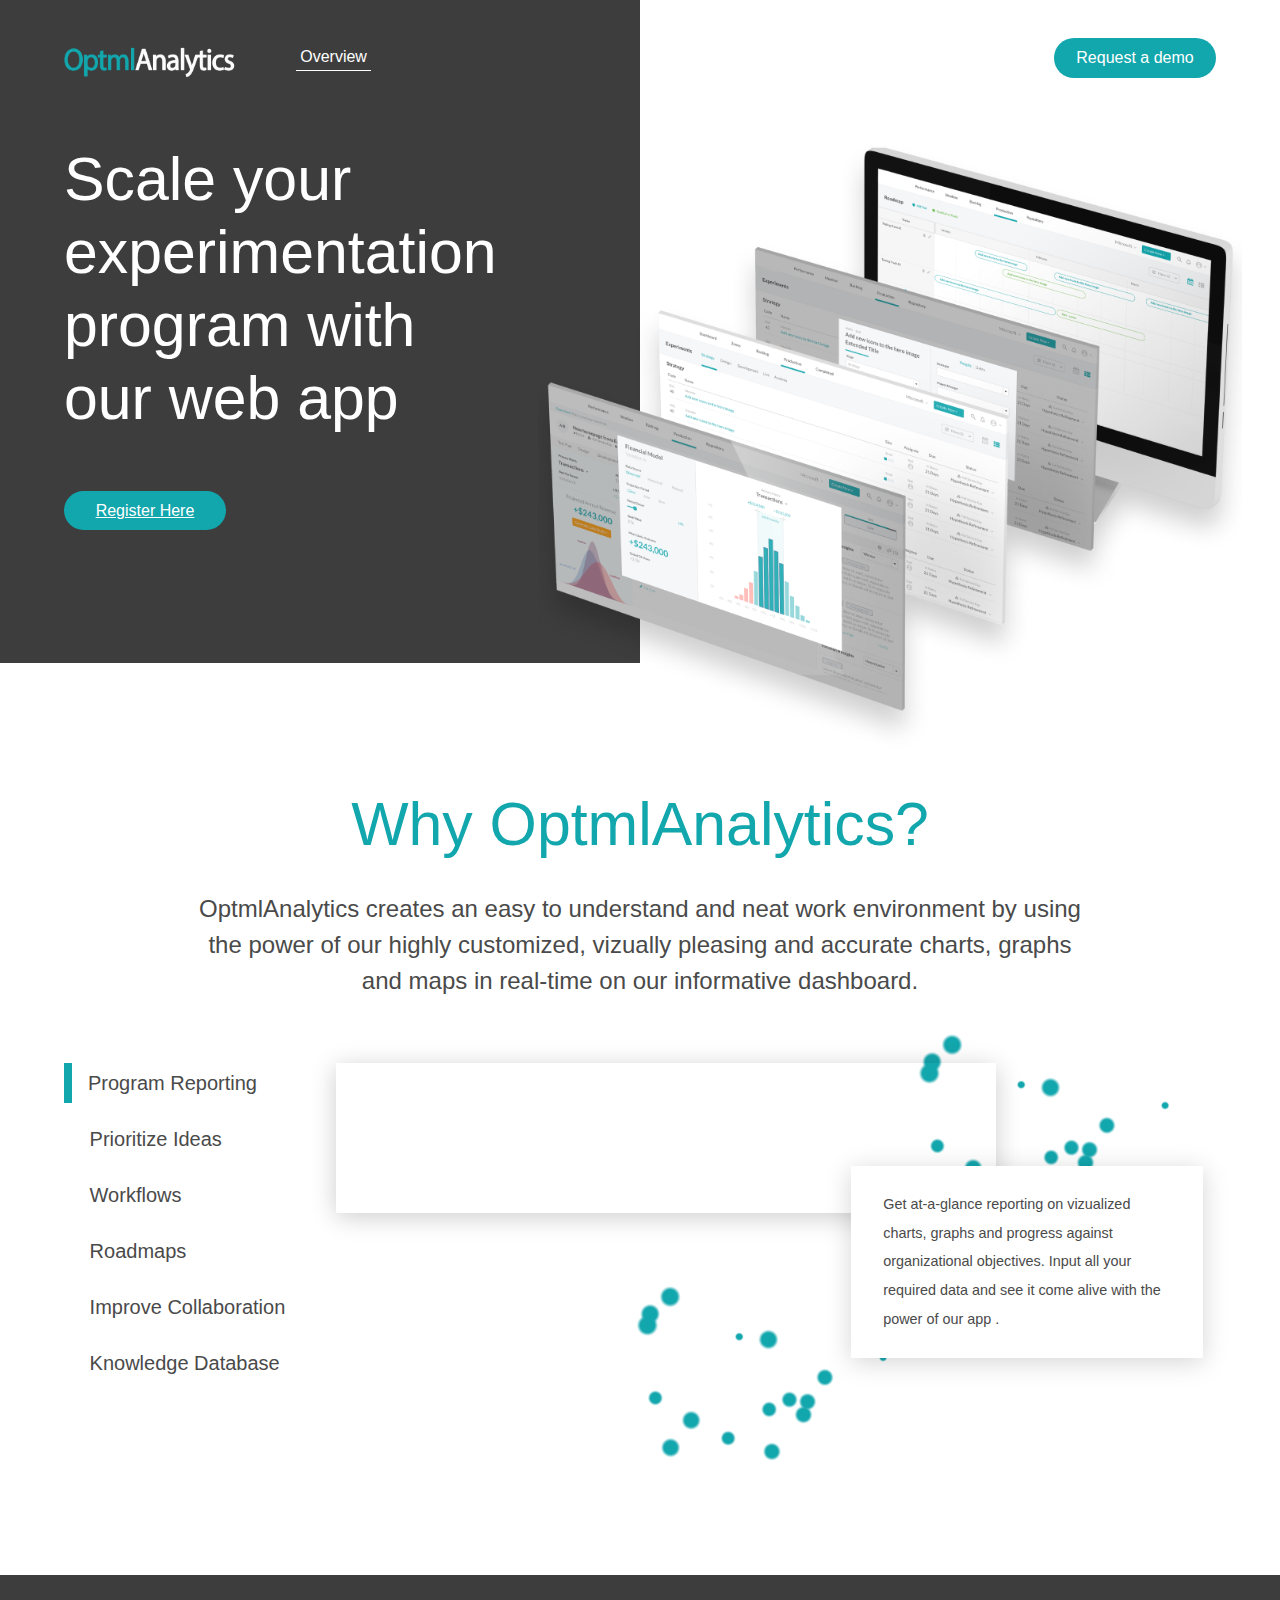
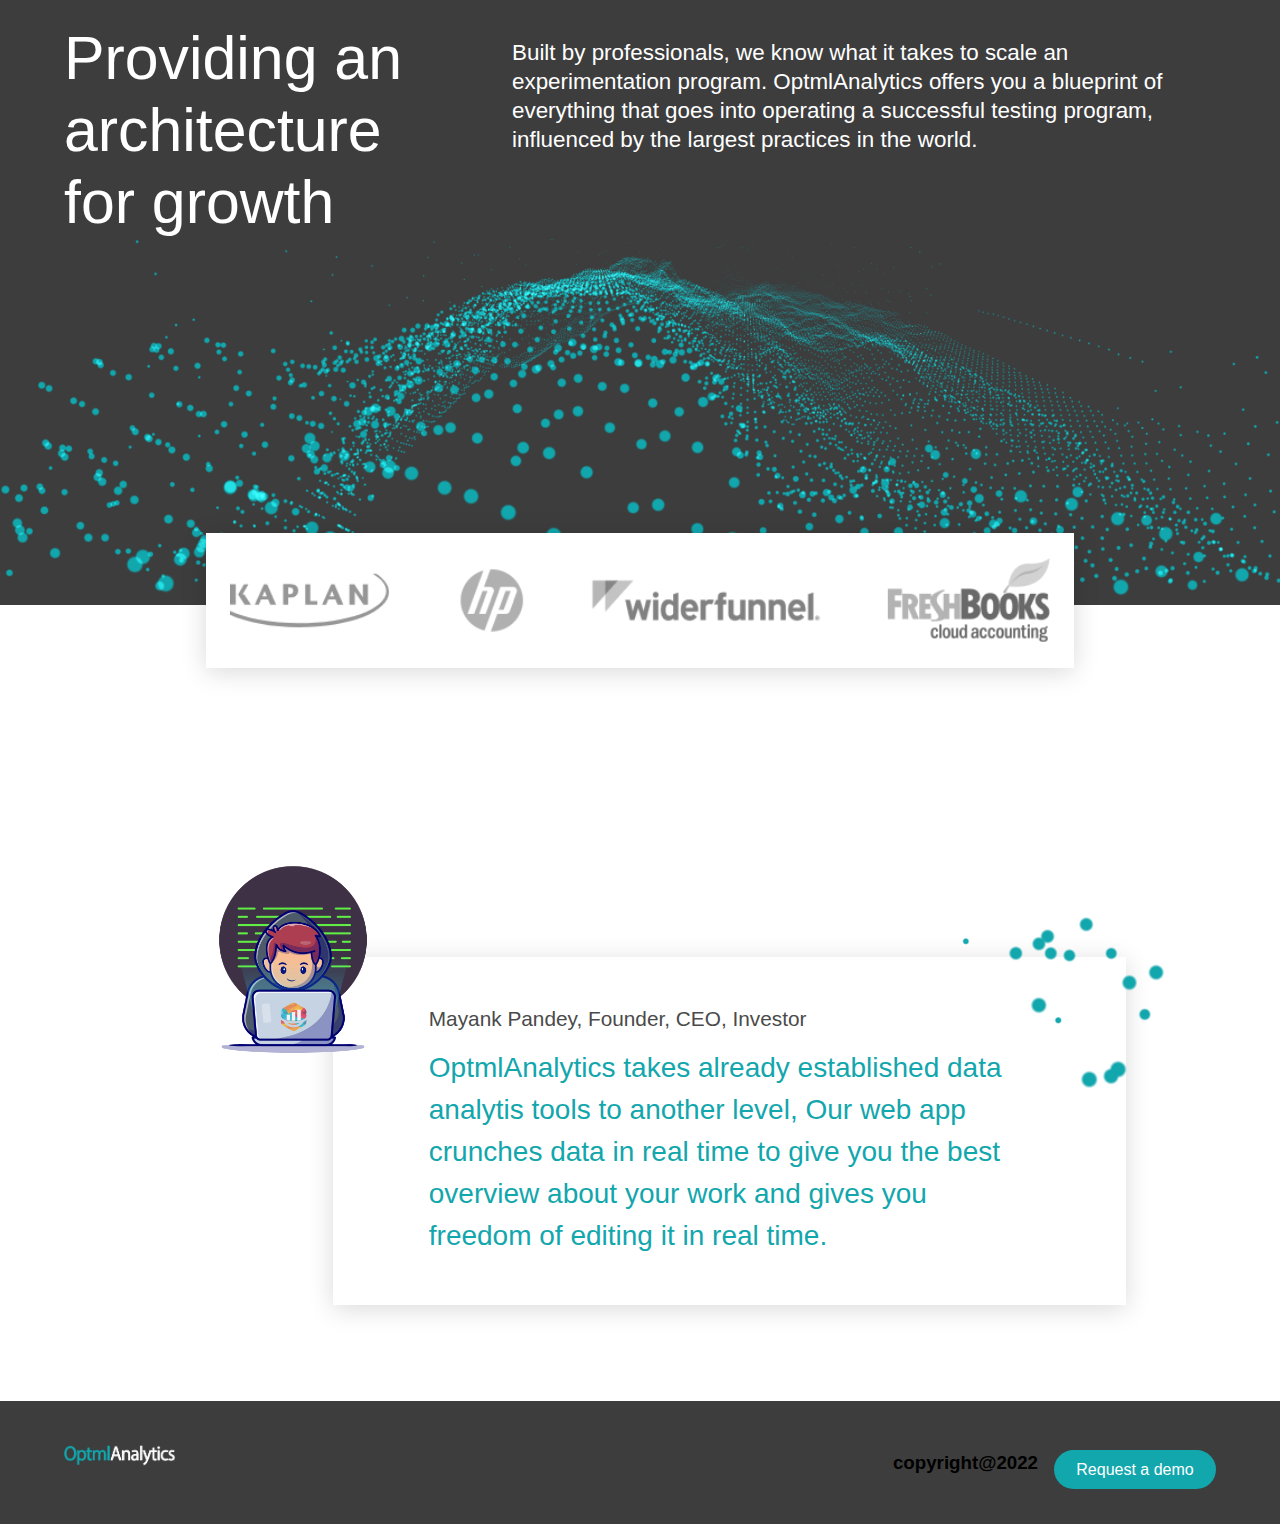
==== commit e20b065d: "remov login plan button" ====
--- a/Conversion optimization project management loved by CRO and project managers.html
+++ b/Conversion optimization project management loved by CRO and project managers.html
@@ -38,9 +38,9 @@
         </noscript>
     </head>
     <body>
-        <div><div><div class="lm-menu"><div class="lm-menu__left"><div class="lm-menu__left__inner"><a href="#" aria-current="page" class="lm-menu__item logo logo-header router-link-exact-active router-link-active"><img src="./Conversion optimization project management loved by CRO and project managers_files/ong.png" alt="map Logo" title="map logo" width="172"></a> <a href="#" aria-current="page" class="lm-menu__item hover-underline router-link-exact-active router-link-active underline">Overview</a> <a href="./Plans/fghf.html" class="lm-menu__item hover-underline">Plans</a></div></div> <div class="lm-menu__right"><div class="lm-menu__right__inner"><div class="lm-menu__item hover-underline"><a href="./login/login.html">Login</a></div> <div class="lm-menu__item"><a class="btn" href="./register/DSFSD.html" role="button">Request a demo</a></div></div></div></div></div> <div><div class="lm-hero"><div class="lm-hero__left"><h1 class="lm-hero__header">Scale your experimentation program with our web app</h1> <div class="lm-hero__buttons"><a class="btn" href="./register/DSFSD.html" role="button">Register Here</a></div> <img src="./Conversion optimization project management loved by CRO and project managers_files/map-scale.png" alt="Scale Your Program" class="lm-hero__image"></div></div> <div class="lm-why"><p class="lm-why__header">Why OptmlAnalytics?</p> <p class="lm-why__subheader">OptmlAnalytics creates an easy to understand and neat work environment by using the power of our highly customized, vizually pleasing and accurate charts, graphs and maps in real-time on our informative dashboard.</p></div> <div class="lm-overview"><div class="lm-overview__left"><p class="lm-overview__tab selected">Program Reporting</p><p class="lm-overview__tab">Prioritize Ideas</p><p class="lm-overview__tab">Workflows</p><p class="lm-overview__tab">Roadmaps</p><p class="lm-overview__tab">Improve Collaboration</p><p class="lm-overview__tab">Knowledge Database</p> <button class="btn">Request a demo</button></div> <div class="lm-overview__right"><video autoplay="autoplay" loop="loop" muted="muted" class="lm-overview__image"><source src="Conversion optimization project management loved by CRO and project managers_files/410393.mp4" type="video/mp4"></video> <p class="lm-overview__description">Get at-a-glance reporting on vizualized charts, graphs and progress against organizational objectives. Input all your required data and see it come alive with the power of our app .</p> <img src="./Conversion optimization project management loved by CRO and project managers_files/bubbles-overview.png" class="lm-overview__bubbles lm-overview__bubbles__top"> <img src="./Conversion optimization project management loved by CRO and project managers_files/bubbles-overview.png" class="lm-overview__bubbles lm-overview__bubbles__bottom"></div><div class="lm-overview__right" style="display: none;">
+        <div><div><div class="lm-menu"><div class="lm-menu__left"><div class="lm-menu__left__inner"><a href="#" aria-current="page" class="lm-menu__item logo logo-header router-link-exact-active router-link-active"><img src="./Conversion optimization project management loved by CRO and project managers_files/ong.png" alt="map Logo" title="map logo" width="172"></a> <a href="#" aria-current="page" class="lm-menu__item hover-underline router-link-exact-active router-link-active underline">Overview</a> </div></div> <div class="lm-menu__right"><div class="lm-menu__right__inner"><div class="lm-menu__item hover-underline"></div> <div class="lm-menu__item"><a class="btn" href="./register/DSFSD.html" role="button">Request a demo</a></div></div></div></div></div> <div><div class="lm-hero"><div class="lm-hero__left"><h1 class="lm-hero__header">Scale your experimentation program with our web app</h1> <div class="lm-hero__buttons"><a class="btn" href="./register/DSFSD.html" role="button">Register Here</a></div> <img src="./Conversion optimization project management loved by CRO and project managers_files/map-scale.png" alt="Scale Your Program" class="lm-hero__image"></div></div> <div class="lm-why"><p class="lm-why__header">Why OptmlAnalytics?</p> <p class="lm-why__subheader">OptmlAnalytics creates an easy to understand and neat work environment by using the power of our highly customized, vizually pleasing and accurate charts, graphs and maps in real-time on our informative dashboard.</p></div> <div class="lm-overview"><div class="lm-overview__left"><p class="lm-overview__tab selected">Program Reporting</p><p class="lm-overview__tab">Prioritize Ideas</p><p class="lm-overview__tab">Workflows</p><p class="lm-overview__tab">Roadmaps</p><p class="lm-overview__tab">Improve Collaboration</p><p class="lm-overview__tab">Knowledge Database</p> </div> <div class="lm-overview__right"><video autoplay="autoplay" loop="loop" muted="muted" class="lm-overview__image"><source src="Conversion optimization project management loved by CRO and project managers_files/410393.mp4" type="video/mp4"></video> <p class="lm-overview__description">Get at-a-glance reporting on vizualized charts, graphs and progress against organizational objectives. Input all your required data and see it come alive with the power of our app .</p> <img src="./Conversion optimization project management loved by CRO and project managers_files/bubbles-overview.png" class="lm-overview__bubbles lm-overview__bubbles__top"> <img src="./Conversion optimization project management loved by CRO and project managers_files/bubbles-overview.png" class="lm-overview__bubbles lm-overview__bubbles__bottom"></div><div class="lm-overview__right" style="display: none;">
             <video autoplay="autoplay" loop="loop" muted="muted" class="lm-overview__image"><source src="https://cdn.map.com/marketing/map-backlog.mp4" type="video/mp4">---end---></video> <p class="lm-overview__description">Opportunity cost is the greatest constraint for any testing program. Optmlanalytics allows you to engage the broader team by capturing test ideas, hypotheses, prioritizing them, and converting them into experiments. <br><br> Level-up the skills of your organization by providing guidelines for writing hypotheses, and scoring ideas. Using industry leading frameworks like PIE, ICE, or upload a custom one of your own.</p> <img src="./Conversion optimization project management loved by CRO and project managers_files/bubbles-overview.png" class="lm-overview__bubbles lm-overview__bubbles__top"> <img src="./Conversion optimization project management loved by CRO and project managers_files/bubbles-overview.png" class="lm-overview__bubbles lm-overview__bubbles__bottom"></div><div class="lm-overview__right" style="display: none;">
-                <video autoplay="autoplay" loop="loop" muted="muted" class="lm-overview__image"><source src="https://cdn.map.com/marketing/map-workflow.mp4" type="video/mp4"></video>- <p class="lm-overview__description">An efficient experimentation program requires a streamlined process that ensures all experiments are made with consistency. <br><br> Just starting and looking for guidance? Use one of our out-of-the-box workflows. <br><br> A professional agency with established workflows? No problem, create and use your own custom workflow. You can even have multiple workflows for different teams or experiment types.</p> <img src="./Conversion optimization project management loved by CRO and project managers_files/bubbles-overview.png" class="lm-overview__bubbles lm-overview__bubbles__top"> <img src="./Conversion optimization project management loved by CRO and project managers_files/bubbles-overview.png" class="lm-overview__bubbles lm-overview__bubbles__bottom"></div><div class="lm-overview__right" style="display: none;"><video autoplay="autoplay" loop="loop" muted="muted" class="lm-overview__image"><source src="https://cdncom/marketing/-roadmap.mp4" type="video/mp4"></video> <p class="lm-overview__description">Visibility is important when scaling your experimentation program. Build out a work-schedule for each experiment, or get an overview of all experiments in your pipeline. This helps you avoid experiment collisions, as well as keep all stakeholders informed of the roadmap.</p> <img src="./Conversion optimization project management loved by CRO and project managers_files/bubbles-overview.png" class="lm-overview__bubbles lm-overview__bubbles__top"> <img src="./Conversion optimization project management loved by CRO and project managers_files/bubbles-overview.png" class="lm-overview__bubbles lm-overview__bubbles__bottom"></div><div class="lm-overview__right" style="display: none;"><video autoplay="autoplay" loop="loop" muted="muted" class="lm-overview__image"><source src="https://cdn.com/marketing/comments.mp4" type="video/mp4"></video> <p class="lm-overview__description">Say good-bye to a mix of spreadsheets and generic task managers. OptmlAnalytics allows you to keep all of your experiment communication in a central location. <br><br> You can tag your team in comments, assign experiments, track activity and staff workload, and store all your experimentation documentation. OptmlAnalytics ensures the entire team stays in the loop.</p> <img src="./Conversion optimization project management loved by CRO and project managers_files/bubbles-overview.png" class="lm-overview__bubbles lm-overview__bubbles__top"> <img src="./Conversion optimization project management loved by CRO and project managers_files/bubbles-overview.png" class="lm-overview__bubbles lm-overview__bubbles__bottom"></div><div class="lm-overview__right" style="display: none;"><video autoplay="autoplay" loop="loop" muted="muted" class="lm-overview__image"><source src="https://cdrepository.mp4" type="video/mp4"></video> <p class="lm-overview__description">Start growing your repository of insights and test results. Using OptmlAnalytics's tagging and results management system you can automatically build a testing repository that is easily searchable and useful for both executives and practitioners. <br><br> You can use your repository to onboard new team members, generate new hypothesis, search for trends in your results, or share a test read-out with your boss or stakeholder.</p> <img src="./Conversion optimization project management loved by CRO and project managers_files/bubbles-overview.png" class="lm-overview__bubbles lm-overview__bubbles__top"> <img src="./Conversion optimization project management loved by CRO and project managers_files/bubbles-overview.png" class="lm-overview__bubbles lm-overview__bubbles__bottom"></div></div> <div class="lm-growth"><div class="lm-growth__inner"><div class="lm-growth__top"><p class="lm-growth__header">Providing an architecture for growth</p> <p class="lm-growth__subheader">Built by professionals, we know what it takes to scale an experimentation program. OptmlAnalytics offers you a blueprint of everything that goes into operating a successful testing program, influenced by the largest practices in the world.</p></div> <img src="./Conversion optimization project management loved by CRO and project managers_files/bubbles-growth.png" class="lm-growth__bubbles"> <img src="./Conversion optimization project management loved by CRO and project managers_files/News-logos.png" class="lm-growth__logos"></div></div> <div class="lm-testimonial"><p class="lm-testimonial__header">Mayank Pandey, Founder, CEO, Investor</p> <p class="lm-testimonial__subheader">OptmlAnalytics takes already established data analytis tools to another level, Our web app crunches data in real time to give you the best overview about your work and gives you freedom of editing it in real time.</p> <img src="./Conversion optimization project management loved by CRO and project managers_files/vector3.png" class="lm-testimonial__image"> <img src="./Conversion optimization project management loved by CRO and project managers_files/bubbles-testimonial.png" class="lm-testimonial__bubbles"></div> <div class="el-dialog__wrapper video-dialog" style="display: none;"><div role="dialog" aria-modal="true" aria-label="dialog" class="el-dialog" style="margin-top: 15vh;"><div class="el-dialog__header"><span class="el-dialog__title"></span><button type="button" aria-label="Close" class="el-dialog__headerbtn"><i class="el-dialog__close el-icon el-icon-close"></i></button></div></div></div></div> <div class="lm-menu lm-menu--footer"><div class="lm-menu__left"><div class="lm-menu__left__inner"><a href="#" aria-current="page" class="lm-menu__item logo logo-header router-link-exact-active router-link-active"><img src="./Conversion optimization project management loved by CRO and project managers_files/ong.png" alt="OptmlAnalytics Logo" title="OptmlAnalytics logo" width="112"></a> <a href="#" aria-current="page" class="lm-menu__item hover-underline router-link-exact-active router-link-active">Overview</a> <a href="./Plans/fghf.html" class="lm-menu__item hover-underline">Plans</a> <!--<a href="#" class="lm-menu__item hover-underline">Privacy</a>--> <a href="./login/login.html" class="lm-menu__item hover-underline">Login</a></div></div> <div class="lm-menu__right b-gray"><div class="lm-menu__right__inner"> <h3>copyright@2022</h3><div class="lm-menu__item"><a href="./register/DSFSD.html" class="btn">Request a demo</a></div></div></div></div></div>
+                <video autoplay="autoplay" loop="loop" muted="muted" class="lm-overview__image"><source src="https://cdn.map.com/marketing/map-workflow.mp4" type="video/mp4"></video>- <p class="lm-overview__description">An efficient experimentation program requires a streamlined process that ensures all experiments are made with consistency. <br><br> Just starting and looking for guidance? Use one of our out-of-the-box workflows. <br><br> A professional agency with established workflows? No problem, create and use your own custom workflow. You can even have multiple workflows for different teams or experiment types.</p> <img src="./Conversion optimization project management loved by CRO and project managers_files/bubbles-overview.png" class="lm-overview__bubbles lm-overview__bubbles__top"> <img src="./Conversion optimization project management loved by CRO and project managers_files/bubbles-overview.png" class="lm-overview__bubbles lm-overview__bubbles__bottom"></div><div class="lm-overview__right" style="display: none;"><video autoplay="autoplay" loop="loop" muted="muted" class="lm-overview__image"><source src="https://cdncom/marketing/-roadmap.mp4" type="video/mp4"></video> <p class="lm-overview__description">Visibility is important when scaling your experimentation program. Build out a work-schedule for each experiment, or get an overview of all experiments in your pipeline. This helps you avoid experiment collisions, as well as keep all stakeholders informed of the roadmap.</p> <img src="./Conversion optimization project management loved by CRO and project managers_files/bubbles-overview.png" class="lm-overview__bubbles lm-overview__bubbles__top"> <img src="./Conversion optimization project management loved by CRO and project managers_files/bubbles-overview.png" class="lm-overview__bubbles lm-overview__bubbles__bottom"></div><div class="lm-overview__right" style="display: none;"><video autoplay="autoplay" loop="loop" muted="muted" class="lm-overview__image"><source src="https://cdn.com/marketing/comments.mp4" type="video/mp4"></video> <p class="lm-overview__description">Say good-bye to a mix of spreadsheets and generic task managers. OptmlAnalytics allows you to keep all of your experiment communication in a central location. <br><br> You can tag your team in comments, assign experiments, track activity and staff workload, and store all your experimentation documentation. OptmlAnalytics ensures the entire team stays in the loop.</p> <img src="./Conversion optimization project management loved by CRO and project managers_files/bubbles-overview.png" class="lm-overview__bubbles lm-overview__bubbles__top"> <img src="./Conversion optimization project management loved by CRO and project managers_files/bubbles-overview.png" class="lm-overview__bubbles lm-overview__bubbles__bottom"></div><div class="lm-overview__right" style="display: none;"><video autoplay="autoplay" loop="loop" muted="muted" class="lm-overview__image"><source src="https://cdrepository.mp4" type="video/mp4"></video> <p class="lm-overview__description">Start growing your repository of insights and test results. Using OptmlAnalytics's tagging and results management system you can automatically build a testing repository that is easily searchable and useful for both executives and practitioners. <br><br> You can use your repository to onboard new team members, generate new hypothesis, search for trends in your results, or share a test read-out with your boss or stakeholder.</p> <img src="./Conversion optimization project management loved by CRO and project managers_files/bubbles-overview.png" class="lm-overview__bubbles lm-overview__bubbles__top"> <img src="./Conversion optimization project management loved by CRO and project managers_files/bubbles-overview.png" class="lm-overview__bubbles lm-overview__bubbles__bottom"></div></div> <div class="lm-growth"><div class="lm-growth__inner"><div class="lm-growth__top"><p class="lm-growth__header">Providing an architecture for growth</p> <p class="lm-growth__subheader">Built by professionals, we know what it takes to scale an experimentation program. OptmlAnalytics offers you a blueprint of everything that goes into operating a successful testing program, influenced by the largest practices in the world.</p></div> <img src="./Conversion optimization project management loved by CRO and project managers_files/bubbles-growth.png" class="lm-growth__bubbles"> <img src="./Conversion optimization project management loved by CRO and project managers_files/News-logos.png" class="lm-growth__logos"></div></div> <div class="lm-testimonial"><p class="lm-testimonial__header">Mayank Pandey, Founder, CEO, Investor</p> <p class="lm-testimonial__subheader">OptmlAnalytics takes already established data analytis tools to another level, Our web app crunches data in real time to give you the best overview about your work and gives you freedom of editing it in real time.</p> <img src="./Conversion optimization project management loved by CRO and project managers_files/vector3.png" class="lm-testimonial__image"> <img src="./Conversion optimization project management loved by CRO and project managers_files/bubbles-testimonial.png" class="lm-testimonial__bubbles"></div> <div class="el-dialog__wrapper video-dialog" style="display: none;"><div role="dialog" aria-modal="true" aria-label="dialog" class="el-dialog" style="margin-top: 15vh;"><div class="el-dialog__header"><span class="el-dialog__title"></span><button type="button" aria-label="Close" class="el-dialog__headerbtn"><i class="el-dialog__close el-icon el-icon-close"></i></button></div></div></div></div> <div class="lm-menu lm-menu--footer"><div class="lm-menu__left"><div class="lm-menu__left__inner"><a href="#" aria-current="page" class="lm-menu__item logo logo-header router-link-exact-active router-link-active"><img src="./Conversion optimization project management loved by CRO and project managers_files/ong.png" alt="OptmlAnalytics Logo" title="OptmlAnalytics logo" width="112"></a>  <!--<a href="#" class="lm-menu__item hover-underline">Privacy</a>--> </div></div> <div class="lm-menu__right b-gray"><div class="lm-menu__right__inner"> <h3>copyright@2022</h3><div class="lm-menu__item"><a href="./register/DSFSD.html" class="btn">Request a demo</a></div></div></div></div></div>
         <!-- JavaScript -->
         <script src="./Conversion optimization project management loved by CRO and project managers_files/app.js.download" ></script>
         <script>
